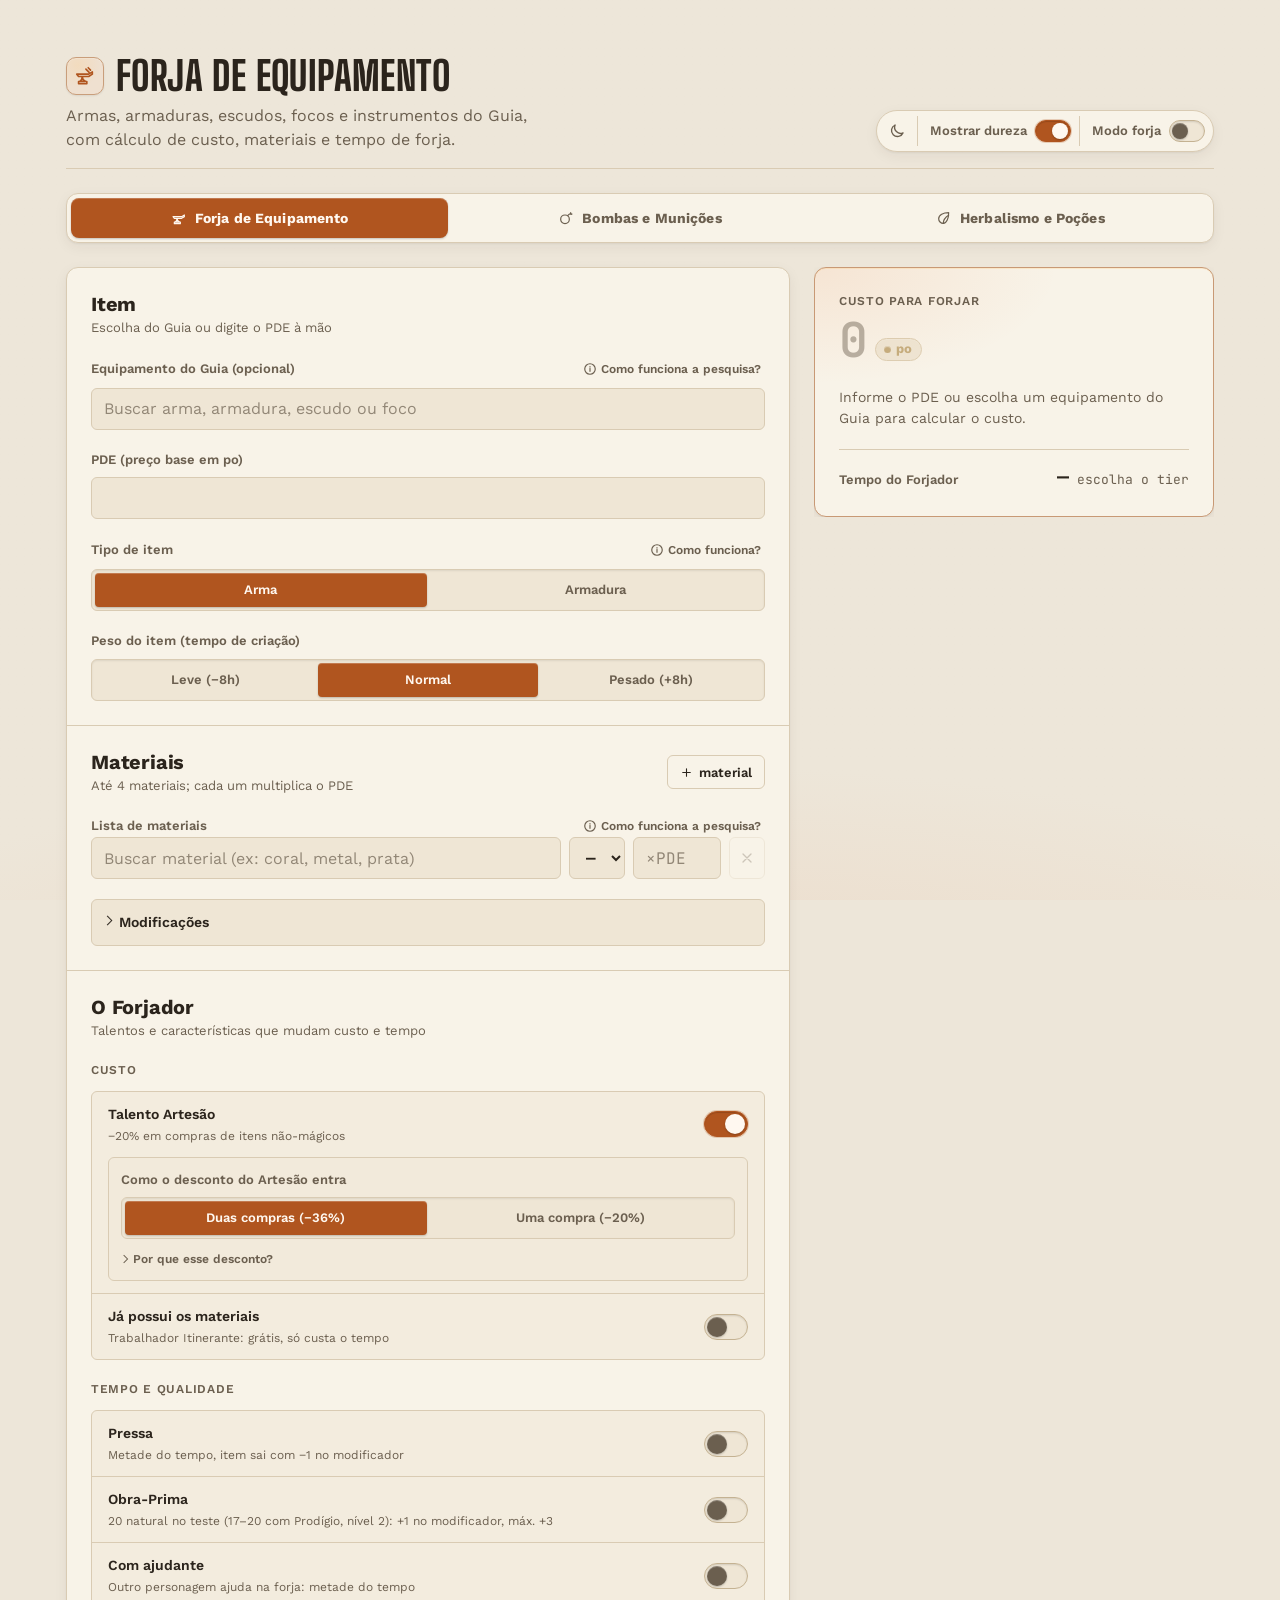
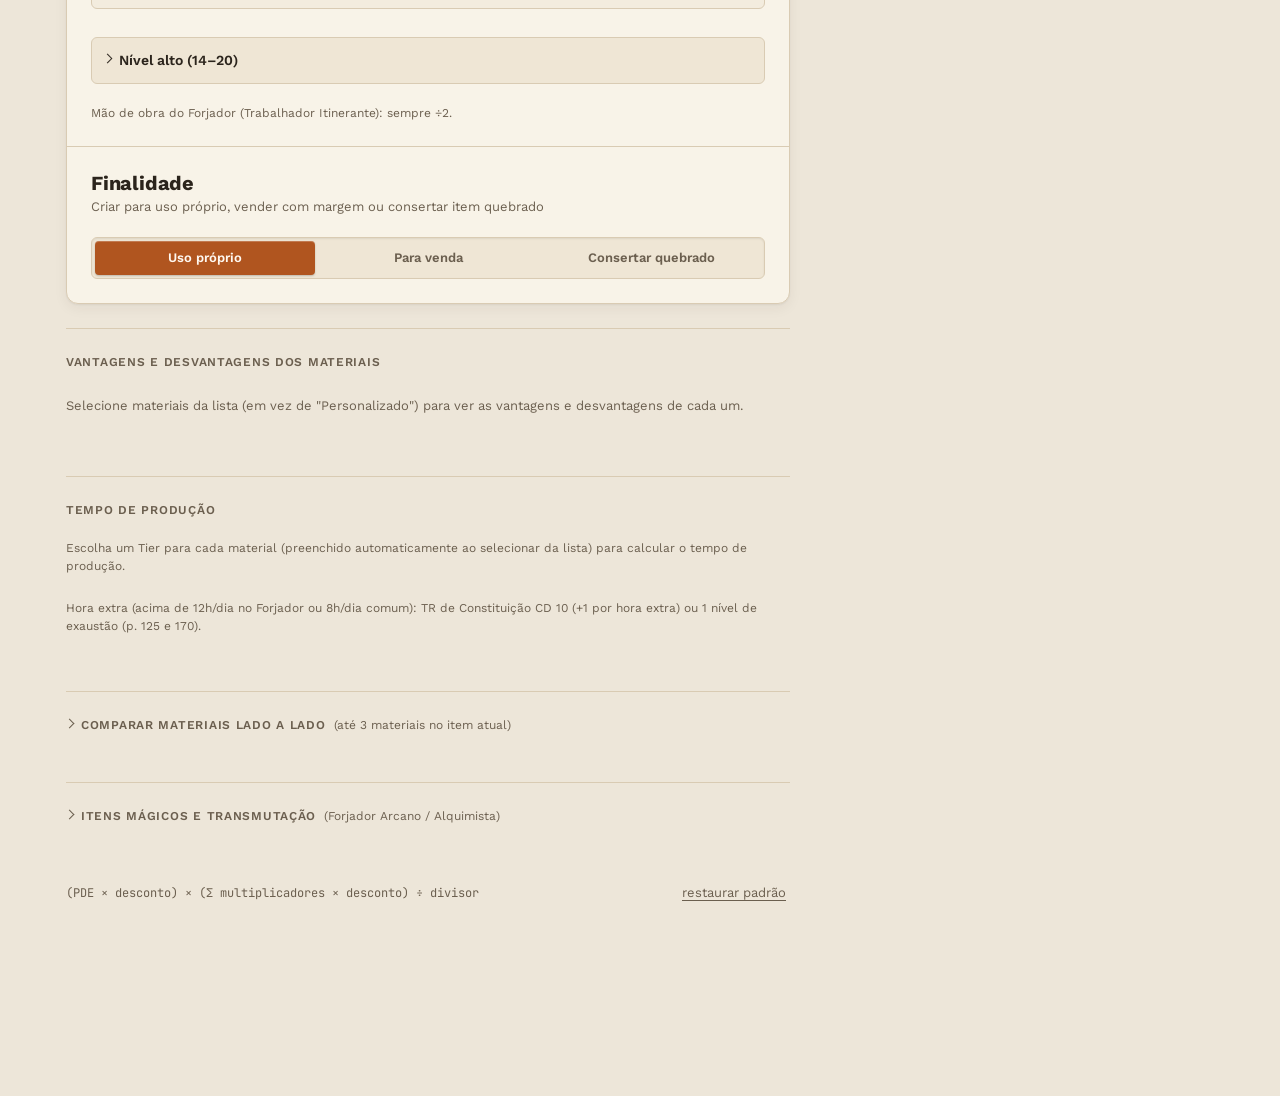
==== index.html @ 8547c8a0 "Melhora usabilidade, visual e correção de raio na aba Bombas e Munições" ====
<!doctype html>
<html lang="pt-BR">
<head>
<meta charset="UTF-8">
<script>
  // Aplica o tema e a oficina salvos antes de desenhar a página (evita piscar)
  try {
    var tema = localStorage.getItem('forjador-tema');
    if (tema === 'light' || tema === 'dark') document.documentElement.setAttribute('data-theme', tema);
    var ofi = localStorage.getItem('forjador-oficina');
    if (ofi === 'forja' || ofi === 'bombas' || ofi === 'herbalismo') document.documentElement.setAttribute('data-oficina', ofi);
  } catch (e) {}
</script>
<title>Calculadora do Forjador</title>
<meta name="viewport" content="width=device-width, initial-scale=1, viewport-fit=cover">
<meta name="theme-color" content="#b85c26">
<meta name="mobile-web-app-capable" content="yes">
<meta name="apple-mobile-web-app-capable" content="yes">
<meta name="apple-mobile-web-app-status-bar-style" content="black-translucent">
<meta name="apple-mobile-web-app-title" content="Forjador">
<link rel="manifest" href="[data-uri]">
<link rel="apple-touch-icon" href="[data-uri]">
<link rel="preconnect" href="https://fonts.googleapis.com">
<link rel="preconnect" href="https://fonts.gstatic.com" crossorigin>
<link href="https://fonts.googleapis.com/css2?family=Big+Shoulders+Display:wght@800&family=Work+Sans:wght@400;600;700&family=JetBrains+Mono:wght@400;600&display=swap" rel="stylesheet">
<style>
  :root {
    /* Cores do tema claro */
    --bg: #ede6d9;
    --surface: #f8f3e8;
    --surface-2: #efe6d5;
    --border: #d9cbb3;
    --border-strong: #c4b292;
    --text: #2b241c;
    --text-dim: #6b5f4f;
    --accent: #b0551f;
    --accent-ink: #fff8f0;
    --danger: #b3261e;
    --good: #4f7a45;
    --ember: #e2621b;
    --ember-hot: #ffc46b;
    --tier-d: #6e665d;
    --tier-c: #8a5826;
    --tier-b: #48667c;
    --tier-a: #7a5f06;
    --tier-s: #7a48b8;
    --coin-po: #8a5a00;
    --coin-pp: #546575;
    --coin-pc: #9e4720;
    --shadow: 0 1px 2px rgba(43,36,28,.06), 0 4px 14px rgba(43,36,28,.06);
    --shadow-lift: 0 8px 28px rgba(43,36,28,.18);

    /* Tipografia */
    --font-display: 'Big Shoulders Display', 'Oswald', 'Arial Narrow', sans-serif;
    --font-body: 'Work Sans', 'Segoe UI', system-ui, sans-serif;
    --font-mono: 'JetBrains Mono', 'Consolas', 'SFMono-Regular', monospace;
    --fs-xs: 12px;
    --fs-sm: 13px;
    --fs-md: 14px;
    --fs-lg: 16px;
    --fs-xl: 20px;
    --fs-2xl: 28px;
    --fs-3xl: 48px;

    /* Espaço (base 4) */
    --sp-1: 4px;
    --sp-2: 8px;
    --sp-3: 12px;
    --sp-4: 16px;
    --sp-5: 24px;
    --sp-6: 32px;

    /* Forma */
    --r-sm: 6px;
    --r-lg: 12px;
    --r-pill: 999px;
    --control-h: 42px;

    /* Movimento */
    --ease-out: cubic-bezier(0.23, 1, 0.32, 1);      /* entrar/sair, resposta a clique */
    --ease-in-out: cubic-bezier(0.77, 0, 0.175, 1);  /* movimento na tela */
    --ease-drawer: cubic-bezier(0.32, 0.72, 0, 1);   /* gaveta (barra de custo) */
    --t-press: 160ms;
    --t-fast: .15s;
    --t-med: .3s;
  }
  @media (prefers-color-scheme: dark) {
    :root:not([data-theme="light"]) {
      --bg: #1a1815;
      --surface: #24211c;
      --surface-2: #2c2822;
      --border: #3a342b;
      --border-strong: #514838;
      --text: #ece2d2;
      --text-dim: #a3947e;
      --accent: #e08a44;
      --accent-ink: #1a1512;
      --danger: #f2867b;
      --good: #8fbb83;
      --tier-d: #a39a90;
      --tier-c: #cf9a62;
      --tier-b: #8fb0c8;
      --tier-a: #e0bc4a;
      --tier-s: #b48be8;
      --coin-po: #e6b84c;
      --coin-pp: #a9b8c9;
      --coin-pc: #d87a4a;
      --shadow: 0 1px 2px rgba(0,0,0,.3), 0 6px 20px rgba(0,0,0,.28);
      --shadow-lift: 0 10px 32px rgba(0,0,0,.5);
    }
  }
  :root[data-theme="dark"] {
    --bg: #1a1815;
    --surface: #24211c;
    --surface-2: #2c2822;
    --border: #3a342b;
    --border-strong: #514838;
    --text: #ece2d2;
    --text-dim: #a3947e;
    --accent: #e08a44;
    --accent-ink: #1a1512;
    --danger: #f2867b;
    --good: #8fbb83;
    --tier-d: #a39a90;
    --tier-c: #cf9a62;
    --tier-b: #8fb0c8;
    --tier-a: #e0bc4a;
    --tier-s: #b48be8;
    --coin-po: #e6b84c;
    --coin-pp: #a9b8c9;
    --coin-pc: #d87a4a;
    --shadow: 0 1px 2px rgba(0,0,0,.3), 0 6px 20px rgba(0,0,0,.28);
    --shadow-lift: 0 10px 32px rgba(0,0,0,.5);
  }

  :root[data-oficina="bombas"] {
    --bg: #ebe7e5;
    --surface: #f7f4f2;
    --surface-2: #eee8e5;
    --border: #d8ceca;
    --border-strong: #bfaead;
    --text: #271f20;
    --text-dim: #695b5c;
    --accent: #a82c2c;
    --accent-ink: #fff6f5;
    --ember: #d93829;
    --ember-hot: #ffbe5c;
    --shadow: 0 1px 2px rgba(39,31,32,.07), 0 4px 14px rgba(39,31,32,.07);
    --shadow-lift: 0 8px 28px rgba(39,31,32,.2);
  }
  @media (prefers-color-scheme: dark) {
    :root[data-oficina="bombas"]:not([data-theme="light"]) {
      --bg: #171619;
      --surface: #211f24;
      --surface-2: #2a272e;
      --border: #3a353f;
      --border-strong: #524a58;
      --text: #ede4e6;
      --text-dim: #a3969b;
      --accent: #e05a52;
      --accent-ink: #1a1213;
      --ember: #e84838;
      --ember-hot: #ffd275;
    }
  }
  :root[data-oficina="bombas"][data-theme="dark"] {
    --bg: #171619;
    --surface: #211f24;
    --surface-2: #2a272e;
    --border: #3a353f;
    --border-strong: #524a58;
    --text: #ede4e6;
    --text-dim: #a3969b;
    --accent: #e05a52;
    --accent-ink: #1a1213;
    --ember: #e84838;
    --ember-hot: #ffd275;
  }

  :root[data-oficina="herbalismo"] {
    --bg: #e6ebe3;
    --surface: #f4f7f1;
    --surface-2: #e9efe5;
    --border: #cbd6c5;
    --border-strong: #aebfa5;
    --text: #1f2921;
    --text-dim: #546657;
    --accent: #2c6b44;
    --accent-ink: #f4fbf6;
    --good: #666814;
    --ember: #3c8c58;
    --ember-hot: #b8e89e;
    --shadow: 0 1px 2px rgba(22,36,26,.06), 0 4px 14px rgba(22,36,26,.07);
    --shadow-lift: 0 8px 28px rgba(22,36,26,.18);
  }
  @media (prefers-color-scheme: dark) {
    :root[data-oficina="herbalismo"]:not([data-theme="light"]) {
      --bg: #131915;
      --surface: #1b241e;
      --surface-2: #232f27;
      --border: #304035;
      --border-strong: #465d4d;
      --text: #e2ece4;
      --text-dim: #92a898;
      --accent: #68b884;
      --accent-ink: #0f1a13;
      --good: #c2cf68;
      --ember: #52a86e;
      --ember-hot: #c9f2a7;
    }
  }
  :root[data-oficina="herbalismo"][data-theme="dark"] {
    --bg: #131915;
    --surface: #1b241e;
    --surface-2: #232f27;
    --border: #304035;
    --border-strong: #465d4d;
    --text: #e2ece4;
    --text-dim: #92a898;
    --accent: #68b884;
    --accent-ink: #0f1a13;
    --good: #c2cf68;
    --ember: #52a86e;
    --ember-hot: #c9f2a7;
  }

  * { box-sizing: border-box; }
  [hidden] { display: none !important; }
  html { color-scheme: light dark; }
  body {
    margin: 0;
    background:
      radial-gradient(120% 50% at 50% 115%, color-mix(in srgb, var(--ember) 9%, var(--bg)) 0%, var(--bg) 60%) fixed,
      var(--bg);
    color: var(--text);
    font-family: var(--font-body);
    font-size: var(--fs-md);
    line-height: 1.5;
    -webkit-font-smoothing: antialiased;
    overflow-x: hidden;
  }
  :focus-visible { outline: 2px solid var(--accent); outline-offset: 2px; }

  /* Scrollbar e seleção */
  ::selection { background: color-mix(in srgb, var(--accent) 30%, transparent); color: var(--text); }
  input, select { caret-color: var(--accent); }
  html { scrollbar-color: var(--border-strong) var(--bg); }
  .mat-dropdown, .mods-list { scrollbar-width: thin; scrollbar-color: var(--border-strong) transparent; }

  /* Ícones SVG */
  .ico { width: 1em; height: 1em; flex-shrink: 0; fill: none; stroke: currentColor; stroke-width: 2; stroke-linecap: round; stroke-linejoin: round; }
  .sr-only {
    position: absolute;
    width: 1px;
    height: 1px;
    margin: -1px;
    padding: 0;
    overflow: hidden;
    clip: rect(0 0 0 0);
    white-space: nowrap;
    border: 0;
  }

  /* Transição circular de tema (View Transitions) */
  @property --wave-r { syntax: '<length>'; inherits: false; initial-value: 0px; }
  :root.theme-wave::view-transition-old(root) { animation: none; mix-blend-mode: normal; }
  :root.theme-wave::view-transition-new(root) {
    z-index: 2;
    mix-blend-mode: normal;
    --wave-r: 0px;
    -webkit-mask-image: var(--wave-mask);
    mask-image: var(--wave-mask);
    --wave-mask: radial-gradient(circle at var(--wave-x) var(--wave-y),
      #000 0,
      #000 max(0px, calc(var(--wave-r) - 420px)),
      rgba(0,0,0,.86) max(0px, calc(var(--wave-r) - 355px)),
      rgba(0,0,0,.96) max(0px, calc(var(--wave-r) - 295px)),
      rgba(0,0,0,.74) max(0px, calc(var(--wave-r) - 225px)),
      rgba(0,0,0,.86) max(0px, calc(var(--wave-r) - 165px)),
      rgba(0,0,0,.5) max(0px, calc(var(--wave-r) - 105px)),
      rgba(0,0,0,.58) max(0px, calc(var(--wave-r) - 60px)),
      transparent var(--wave-r));
    animation: theme-wave 3000ms cubic-bezier(.37, 0, .63, 1) forwards;
  }
  @keyframes theme-wave { from { --wave-r: 0px; } to { --wave-r: var(--wave-max); } }

  .page {
    position: relative;
    z-index: 1;
    max-width: 640px;
    margin: 0 auto;
    padding: clamp(24px, 5vw, 56px) 16px 96px;
    display: flex;
    flex-direction: column;
    gap: var(--sp-5);
  }

  .hero {
    position: relative;
    display: flex;
    flex-wrap: wrap;
    align-items: flex-end;
    justify-content: space-between;
    gap: var(--sp-4) var(--sp-5);
    padding-bottom: var(--sp-4);
    border-bottom: 1px solid var(--border);
  }
  .forja-on .hero {
    border-bottom-color: color-mix(in srgb, var(--ember) 45%, var(--border));
    box-shadow: 0 1px 0 color-mix(in srgb, var(--ember-hot) 15%, transparent);
  }
  .hero-text { display: flex; flex-direction: column; gap: var(--sp-2); min-width: 0; }
  .hero-title-row { display: flex; align-items: center; gap: var(--sp-3); }
  .hero-mark {
    width: 38px;
    height: 38px;
    flex-shrink: 0;
    display: grid;
    place-items: center;
    border-radius: 10px;
    color: var(--accent);
    background:
      radial-gradient(90% 90% at 30% 20%, color-mix(in srgb, var(--ember-hot) 18%, transparent), transparent 70%),
      color-mix(in srgb, var(--accent) 12%, var(--surface));
    border: 1px solid color-mix(in srgb, var(--accent) 38%, var(--border));
    box-shadow: inset 0 1px 0 rgba(255,255,255,.15), 0 1px 2px rgba(0,0,0,.08);
    transition: border-color var(--t-med), box-shadow var(--t-med), color var(--t-med);
  }
  .hero-mark svg { width: 22px; height: 22px; }
  .forja-on .hero-mark {
    color: var(--ember);
    border-color: color-mix(in srgb, var(--ember) 65%, var(--border));
    box-shadow: inset 0 1px 0 rgba(255,255,255,.22), 0 2px 8px rgba(0,0,0,.22);
  }

  /* Barra de exibição (dureza, modo forja) */
  .view-bar {
    display: flex;
    flex-wrap: wrap;
    align-items: center;
    gap: var(--sp-1);
    padding: var(--sp-1);
    background: var(--surface);
    border: 1px solid var(--border);
    border-radius: var(--r-pill);
    box-shadow: var(--shadow);
  }
  .view-switch {
    display: flex;
    align-items: center;
    gap: var(--sp-2);
    padding: var(--sp-1) var(--sp-1) var(--sp-1) var(--sp-3);
    font-size: var(--fs-sm);
    font-weight: 600;
    color: var(--text-dim);
    white-space: nowrap;
    cursor: pointer;
    transition: color var(--t-fast);
  }
  .view-switch + .view-switch { border-left: 1px solid var(--border); }

  /* Botão de tema */
  .theme-btn {
    width: 32px;
    height: 32px;
    display: grid;
    place-items: center;
    padding: 0;
    border: none;
    border-radius: 50%;
    background: transparent;
    color: var(--text-dim);
    cursor: pointer;
    transition: color var(--t-fast), background-color var(--t-fast), transform var(--t-press) var(--ease-out);
  }
  .theme-btn svg { grid-area: 1 / 1; transition: transform 250ms var(--ease-out), opacity 200ms var(--ease-out); }
  .theme-btn .i-sun { opacity: 0; transform: rotate(-90deg) scale(.9); }
  .theme-btn[data-current="dark"] .i-sun { opacity: 1; transform: none; }
  .theme-btn[data-current="dark"] .i-moon { opacity: 0; transform: rotate(90deg) scale(.9); }
  .theme-btn + .view-switch { border-left: 1px solid var(--border); }
  .view-switch .switch { width: 36px; height: 22px; }
  .view-switch .switch .knob { width: 16px; height: 16px; }
  .view-switch .switch[aria-checked="true"] .knob { transform: translateX(14px); }
  h1 {
    margin: 0;
    font-family: var(--font-display);
    font-weight: 800;
    font-size: clamp(var(--fs-2xl), 6vw, 40px);
    letter-spacing: .01em;
    line-height: 1;
    text-transform: uppercase;
    text-wrap: balance;
  }
  .sub { margin: 0; color: var(--text-dim); font-size: var(--fs-lg); max-width: 48ch; }

  .panel, .result, .compare, .vantagens, .production, .magicos, .lista {
    background: var(--surface);
    border: 1px solid var(--border);
    border-radius: var(--r-lg);
    box-shadow: var(--shadow);
  }
  .panel { display: flex; flex-direction: column; }

  /* Seções numeradas do formulário */
  .form-section {
    padding: var(--sp-5);
    display: flex;
    flex-direction: column;
    gap: 20px;
  }
  .form-section + .form-section { border-top: 1px solid var(--border); }
  .section-head { display: flex; align-items: flex-start; gap: var(--sp-3); }
  .section-head > div { flex: 1; min-width: 0; }
  .section-head h2 {
    margin: 0;
    font-weight: 700;
    font-size: var(--fs-xl);
    letter-spacing: -0.01em;
    line-height: 1.2;
  }
  .section-head p { margin: 2px 0 0; font-size: var(--fs-sm); color: var(--text-dim); }
  .section-action { align-self: center; flex-shrink: 0; }

  /* Lista de ajustes (interruptores agrupados) */
  .settings-list {
    border: 1px solid var(--border);
    border-radius: var(--r-sm);
    background: color-mix(in srgb, var(--surface-2) 50%, transparent);
  }
  .setting { padding: var(--sp-3) var(--sp-4); }
  .setting + .setting { border-top: 1px solid var(--border); }
  .setting-sub {
    margin-top: var(--sp-3);
    padding: var(--sp-3);
    border-radius: var(--r-sm);
    background: color-mix(in srgb, var(--surface-2) 70%, var(--surface));
    border: 1px solid var(--border);
  }
  .compare, .vantagens, .production { padding: var(--sp-5); display: flex; flex-direction: column; gap: var(--sp-1); }

  /* Rótulo de seção */
  .result-label, .compare-title, .production-title, .vantagens-title, .magicos-summary {
    margin: 0;
    font-size: var(--fs-xs);
    font-weight: 600;
    letter-spacing: .06em;
    text-transform: uppercase;
    color: var(--text-dim);
  }
  .compare-title, .production-title, .vantagens-title { margin-bottom: var(--sp-2); }

  /* Texto de apoio */
  .mao-obra-note, .production-note, .magicos-note, .equip-info, .mat-cap-note {
    margin: 0;
    font-size: var(--fs-xs);
    color: var(--text-dim);
    line-height: 1.5;
  }
  .production-note { margin: var(--sp-2) 0; }

  .field-group { display: flex; flex-direction: column; gap: var(--sp-2); }
  label, .label {
    font-size: var(--fs-sm);
    font-weight: 600;
    color: var(--text-dim);
  }
  input[type="number"], input[type="text"], select, .mat-search {
    height: var(--control-h);
    font-family: var(--font-body);
    font-size: var(--fs-lg); /* 16px: evita zoom no iOS */
    background: var(--surface-2);
    border: 1px solid var(--border);
    border-radius: var(--r-sm);
    color: var(--text);
    padding: 0 var(--sp-3);
    width: 100%;
    transition: border-color var(--t-fast), background-color var(--t-fast);
  }
  input[type="number"] { font-family: var(--font-mono); font-variant-numeric: tabular-nums; }
  input:focus-visible, select:focus-visible { outline: 2px solid var(--accent); outline-offset: 0; border-color: transparent; }
  input[aria-invalid="true"] { border-color: var(--danger); }
  input[aria-invalid="true"]:focus-visible { outline-color: var(--danger); }
  .label-row { display: flex; flex-wrap: wrap; align-items: center; justify-content: space-between; gap: 4px var(--sp-2); }
  .btn-info {
    display: inline-flex; align-items: center; gap: 4px;
    padding: 2px var(--sp-1); border: none; border-radius: 4px; background: none;
    font: inherit; font-size: var(--fs-xs); font-weight: 600; color: var(--text-dim); cursor: pointer;
    transition: color var(--t-fast), transform var(--t-press) var(--ease-out);
  }
  .btn-info[aria-expanded="true"] { color: var(--accent); }
  .btn-info:active { transform: scale(0.97); }
  .btn-info .ico { font-size: 14px; }
  .tipo-info {
    padding: var(--sp-3) var(--sp-4); border: 1px solid var(--border); border-radius: var(--r-sm);
    background: var(--surface-2); font-size: var(--fs-sm); line-height: 1.5;
    animation: drop 150ms var(--ease-out);
  }
  .tipo-info h3 { margin: 0 0 var(--sp-2); font-size: var(--fs-md); }
  .tipo-info ul { margin: 0; padding-left: 1.1em; display: flex; flex-direction: column; gap: 4px; }
  .tipo-info li::marker { color: var(--accent); }
  .tipo-info .src { margin: var(--sp-2) 0 0; font-size: var(--fs-xs); color: var(--text-dim); }
  .field-hint { margin: 0; font-size: var(--fs-xs); color: var(--text-dim); font-family: var(--font-mono); }
  .field-error { margin: 0; font-size: var(--fs-xs); font-weight: 600; color: var(--danger); }
  input::placeholder { color: var(--text-dim); opacity: .7; }
  input:disabled, select:disabled { opacity: .5; cursor: not-allowed; }

  .btn-ghost {
    display: inline-flex;
    align-items: center;
    justify-content: center;
    gap: 6px;
    height: 34px;
    background: none;
    border: 1px solid var(--border);
    color: var(--text);
    font-family: var(--font-body);
    font-weight: 600;
    font-size: var(--fs-sm);
    padding: 0 var(--sp-3);
    border-radius: var(--r-sm);
    cursor: pointer;
    transition: border-color var(--t-fast), background-color var(--t-fast), transform var(--t-press) var(--ease-out);
  }
  .btn-ghost:disabled { opacity: .4; cursor: not-allowed; }

  .btn-remove {
    display: grid;
    place-items: center;
    padding: 0;
    width: 36px;
    height: var(--control-h);
    background: none;
    border: 1px solid var(--border);
    color: var(--text-dim);
    border-radius: var(--r-sm);
    cursor: pointer;
    font-size: var(--fs-lg);
    line-height: 1;
    transition: color var(--t-fast), border-color var(--t-fast), transform var(--t-press) var(--ease-out);
  }
  .btn-remove:disabled { opacity: .3; cursor: not-allowed; }

  .btn-reset {
    background: none;
    border: none;
    color: var(--text-dim);
    font-family: var(--font-body);
    font-size: var(--fs-sm);
    text-decoration: underline;
    text-underline-offset: 3px;
    cursor: pointer;
    padding: var(--sp-1);
    transition: color var(--t-fast), transform var(--t-press) var(--ease-out);
  }

  /* Controle segmentado */
  .segmented {
    position: relative;
    display: grid;
    grid-template-columns: 1fr 1fr;
    background: var(--surface-2);
    border: 1px solid var(--border);
    border-radius: var(--r-sm);
    padding: 3px;
    gap: 3px;
    box-shadow: inset 0 1px 2px rgba(0,0,0,.08);
  }
  .segmented.seg-3 { grid-template-columns: repeat(3, 1fr); }
  .segmented.seg-4 { grid-template-columns: repeat(4, 1fr); }
  .seg-pill {
    position: absolute;
    top: 0;
    left: 0;
    border-radius: 4px;
    background: var(--accent);
    box-shadow: 0 1px 2px rgba(0,0,0,.2), inset 0 1px 0 rgba(255,255,255,.22);
    pointer-events: none;
    z-index: 0;
    will-change: transform;
    transition: transform 220ms var(--ease-out), width 220ms var(--ease-out), height 220ms var(--ease-out);
  }
  .seg-pill.no-anim { transition: none !important; }
  .seg-btn {
    position: relative;
    z-index: 1;
    min-height: 34px;
    display: flex;
    align-items: center;
    justify-content: center;
    text-align: center;
    line-height: 1.2;
    font-family: var(--font-body);
    font-weight: 600;
    font-size: var(--fs-sm);
    padding: var(--sp-2);
    border: none;
    border-radius: 4px;
    background: transparent;
    color: var(--text-dim);
    cursor: pointer;
    transition: background-color var(--t-fast), color var(--t-fast), box-shadow var(--t-fast), transform var(--t-press) var(--ease-out);
  }
  .seg-btn.active {
    background: var(--accent);
    color: var(--accent-ink);
    box-shadow: 0 1px 2px rgba(0,0,0,.2), inset 0 1px 0 rgba(255,255,255,.22);
  }
  .segmented.has-pill .seg-btn.active {
    background: transparent;
    box-shadow: none;
  }
  .seg-btn:active, .btn-ghost:active:not(:disabled), .btn-remove:active:not(:disabled),
  .theme-btn:active, .toast-btn:active, .btn-reset:active, .switch:active { transform: scale(0.97); }

  /* Interruptor */
  .toggle-row {
    display: flex;
    align-items: center;
    justify-content: space-between;
    gap: var(--sp-4);
  }
  .toggle-label { display: flex; flex-direction: column; gap: 2px; min-width: 0; }
  .toggle-label .t-name { font-weight: 600; font-size: var(--fs-md); }
  .toggle-label .t-sub { font-size: var(--fs-xs); color: var(--text-dim); }
  .switch {
    position: relative;
    width: 44px;
    height: 26px;
    flex-shrink: 0;
    border-radius: var(--r-pill);
    background: var(--surface-2);
    border: 1px solid var(--border-strong);
    box-shadow: inset 0 1px 2px rgba(0,0,0,.12);
    cursor: pointer;
    padding: 0;
    transition: background-color var(--t-fast), border-color var(--t-fast), box-shadow var(--t-fast), transform var(--t-press) var(--ease-out);
  }
  .switch .knob {
    position: absolute;
    top: 2px;
    left: 2px;
    width: 20px;
    height: 20px;
    border-radius: 50%;
    background: var(--text-dim);
    box-shadow: 0 1px 2px rgba(0,0,0,.24), inset 0 1px 0 rgba(255,255,255,.22);
    transition: transform var(--t-fast) var(--ease-out), background-color var(--t-fast);
  }
  .switch[aria-checked="true"] {
    background: var(--accent);
    border-color: var(--accent);
    box-shadow: inset 0 1px 1px rgba(0,0,0,.15), 0 0 0 1px color-mix(in srgb, var(--accent) 25%, transparent);
  }
  .switch[aria-checked="true"] .knob { transform: translateX(18px); background: var(--accent-ink); }

  #material-rows { display: flex; flex-direction: column; gap: var(--sp-2); }
  .material-row {
    display: flex;
    flex-direction: column;
    gap: var(--sp-2);
  }
  .material-row[data-tier="D"], .mat-group-label[data-tier="D"], .tier-badge[data-tier="D"] { --tier-color: var(--tier-d); }
  .material-row[data-tier="C"], .mat-group-label[data-tier="C"], .tier-badge[data-tier="C"] { --tier-color: var(--tier-c); }
  .material-row[data-tier="B"], .mat-group-label[data-tier="B"], .tier-badge[data-tier="B"] { --tier-color: var(--tier-b); }
  .material-row[data-tier="A"], .mat-group-label[data-tier="A"], .tier-badge[data-tier="A"] { --tier-color: var(--tier-a); }
  .material-row[data-tier="S"], .mat-group-label[data-tier="S"], .tier-badge[data-tier="S"] { --tier-color: var(--tier-s); }
  .material-row.is-new { animation: slide-in 220ms var(--ease-out); }

  .tier-badge {
    display: inline-flex;
    align-items: center;
    padding: 1px 8px;
    border-radius: var(--r-pill);
    font-family: var(--font-mono);
    font-size: 11px;
    font-weight: 700;
    letter-spacing: .03em;
    color: var(--tier-color, var(--text-dim));
    background: color-mix(in srgb, var(--tier-color, var(--text-dim)) 14%, transparent);
    border: 1px solid color-mix(in srgb, var(--tier-color, var(--text-dim)) 38%, transparent);
  }

  .mat-row-top {
    display: grid;
    grid-template-columns: 1fr 56px 88px 36px;
    gap: var(--sp-2);
    align-items: center;
  }
  .mat-combo { position: relative; min-width: 0; }
  .mat-combo .mat-search { padding-right: 36px; }
  .mat-clear-btn {
    position: absolute;
    top: 50%;
    right: 4px;
    transform: translateY(-50%);
    width: 28px;
    height: 28px;
    padding: 0;
    border: 0;
    border-radius: 50%;
    background: transparent;
    color: var(--text-dim);
    display: inline-flex;
    align-items: center;
    justify-content: center;
    cursor: pointer;
    transition: color var(--t-fast), background-color var(--t-fast), transform var(--t-press) var(--ease-out);
  }
  .mat-clear-btn:active { transform: translateY(-50%) scale(0.92); }
  .mat-clear-btn[hidden] { display: none; }
  .mat-clear-btn .ico { width: 14px; height: 14px; }
  .mods-warn {
    margin-top: var(--sp-2);
    padding: 8px 11px;
    border-radius: var(--r-sm);
    border: 1px solid color-mix(in srgb, var(--accent) 45%, var(--border));
    background: color-mix(in srgb, var(--accent) 9%, var(--surface-2));
    color: var(--ink);
    font-size: 12.5px;
    line-height: 1.45;
  }
  .mods-warn ul { margin: 4px 0 0; padding-left: 18px; }
  .mods-warn .mw-head { display: flex; align-items: center; gap: 6px; font-weight: 600; color: var(--accent); }
  .mods-toggle-all { margin-top: var(--sp-2); width: 100%; justify-content: center; font-size: 12.5px; }
  .chip-lucro { border-color: color-mix(in srgb, var(--accent) 55%, var(--border)); background: color-mix(in srgb, var(--accent) 12%, var(--surface-2)); }
  .chip-lucro .pc-v { color: var(--accent); }
  .li-open-btn { padding: 2px 9px; font-size: 11.5px; min-height: 24px; margin-left: 6px; }
  .tipo-info code.search-ex { cursor: pointer; transition: background-color var(--t-fast), border-color var(--t-fast), color var(--t-fast); }
  .tipo-info code.search-ex:hover { border-color: var(--accent); color: var(--accent); }
  .material-row[data-tier] .mat-search {
    border-left: 3px solid var(--tier-color);
  }
  .tier-select {
    font-family: var(--font-mono);
    font-weight: 700;
    text-align: center;
    padding: 0 var(--sp-1);
  }
  .material-row[data-tier] .tier-select {
    color: var(--tier-color);
    background: color-mix(in srgb, var(--tier-color) 11%, var(--surface-2));
    border-color: color-mix(in srgb, var(--tier-color) 55%, var(--border));
  }
  .material-row[data-tier] .tier-select:disabled { opacity: .88; }

  .mat-dropdown {
    position: absolute;
    top: calc(100% + var(--sp-1));
    left: 0;
    right: 0;
    z-index: 30;
    transform-origin: top center;
    max-height: 280px;
    overflow-y: auto;
    background: var(--surface);
    border: 1px solid var(--border);
    border-radius: var(--r-sm);
    box-shadow: var(--shadow-lift);
    padding: var(--sp-1);
    animation: drop 150ms var(--ease-out);
  }
  .mat-group-label {
    font-family: var(--font-mono);
    font-size: var(--fs-xs);
    letter-spacing: .04em;
    text-transform: uppercase;
    color: var(--text-dim);
    padding: var(--sp-2) var(--sp-2) var(--sp-1);
  }
  .mat-group-label[data-tier] { color: var(--tier-color); }
  .mat-option {
    display: flex;
    justify-content: space-between;
    align-items: center;
    gap: var(--sp-3);
    padding: var(--sp-2);
    border-radius: 4px;
    cursor: pointer;
    font-size: var(--fs-md);
  }
  .mat-option.active { background: var(--surface-2); }
  .mat-option .mo-mult {
    font-family: var(--font-mono);
    font-variant-numeric: tabular-nums;
    font-size: var(--fs-xs);
    color: var(--text-dim);
    flex-shrink: 0;
  }
  .mat-option-empty {
    padding: var(--sp-2);
    font-size: var(--fs-sm);
    color: var(--text-dim);
    
  }
  .mat-cap-note { margin-top: var(--sp-2); }

  .juncao {
    margin-top: var(--sp-3);
    font-size: var(--fs-sm);
    padding: var(--sp-2) var(--sp-3);
    border-radius: var(--r-sm);
    background: var(--surface-2);
    border: 1px solid var(--border);
    display: flex;
    flex-direction: column;
    gap: var(--sp-1);
  }
  .juncao strong { color: var(--text); }
  .juncao .jw { color: var(--accent); display: flex; align-items: flex-start; gap: 6px; }
  .juncao .jw .ico { margin-top: 3px; }

  /* Modificações */
  .mods {
    border: 1px solid var(--border);
    border-radius: var(--r-sm);
    background: var(--surface-2);
    transition: border-color var(--t-fast), box-shadow var(--t-fast);
  }
  .mods[open] {
    border-color: var(--border-strong);
    box-shadow: 0 2px 10px rgba(0,0,0,.06);
  }
  .mods-summary {
    cursor: pointer;
    padding: var(--sp-3);
    font-weight: 600;
    font-size: var(--fs-md);
    list-style: none;
    display: flex;
    gap: var(--sp-2);
    align-items: baseline;
  }
  .mods-body { padding: 0 var(--sp-3) var(--sp-3); display: flex; flex-direction: column; gap: var(--sp-3); }
  .mods-total { font-family: var(--font-mono); font-size: var(--fs-sm); color: var(--accent); font-weight: 500; }
  .mods-list { display: flex; flex-direction: column; max-height: 340px; overflow-y: auto; }
  .mod-item {
    display: grid;
    grid-template-columns: auto 1fr auto;
    gap: 2px var(--sp-3);
    align-items: start;
    padding: var(--sp-2) var(--sp-1);
    border-bottom: 1px solid var(--border);
    border-radius: 4px;
    font-size: var(--fs-sm);
    cursor: pointer;
    transition: background-color var(--t-fast);
  }
  .mod-item input { margin-top: 3px; accent-color: var(--accent); }
  .mod-name { font-weight: 600; }
  .mod-cost { font-family: var(--font-mono); font-size: var(--fs-xs); color: var(--text-dim); white-space: nowrap; }
  .mod-desc { grid-column: 2 / 4; font-size: var(--fs-xs); color: var(--text-dim); line-height: 1.4; }

  /* Setas dos <details> */
  .mods-summary, .magicos-summary, .explain > summary {
    border-radius: var(--r-sm);
    transition: color var(--t-fast), transform var(--t-press) var(--ease-out);
  }
  .mods-summary:active, .magicos-summary:active, .explain > summary:active { transform: scale(0.985); }
  .mods-summary::-webkit-details-marker, .magicos-summary::-webkit-details-marker { display: none; }
  .mods-summary::before, .magicos-summary::before {
    content: '';
    flex-shrink: 0;
    width: 6px;
    height: 6px;
    border-right: 1.5px solid currentColor;
    border-bottom: 1.5px solid currentColor;
    transform: translateY(-2px) rotate(-45deg);
    transition: transform 200ms var(--ease-out);
    align-self: center;
  }
  .mods[open] .mods-summary::before, .magicos[open] .magicos-summary::before { transform: translateY(-3px) rotate(45deg); }

  .mode { display: flex; flex-direction: column; gap: var(--sp-3); }
  #lucro-wrap { max-width: 200px; }

  .panel {
    box-shadow: inset 0 1px 0 rgba(255,255,255,.06), var(--shadow);
  }
  .result {
    position: relative;
    padding: var(--sp-5);
    display: flex;
    flex-direction: column;
    gap: var(--sp-3);
    border-color: color-mix(in srgb, var(--accent) 42%, var(--border));
    box-shadow: inset 0 1px 0 color-mix(in srgb, var(--ember-hot) 24%, transparent), var(--shadow);
    background:
      radial-gradient(85% 65% at 0% 0%, color-mix(in srgb, var(--ember) 10%, transparent), transparent 72%),
      var(--surface);
  }
  .result-value {
    margin: 0;
    display: flex;
    align-items: baseline;
    gap: var(--sp-2);
    font-family: var(--font-mono);
    font-variant-numeric: tabular-nums;
    font-weight: 600;
    font-size: clamp(40px, 10vw, var(--fs-3xl));
    line-height: 1.1;
    color: var(--accent);
  }
  .result-value { flex-wrap: wrap; column-gap: var(--sp-3); row-gap: var(--sp-1); }
  .result-value .coin { display: inline-flex; align-items: baseline; gap: 7px; }
  .result-value .coin[data-coin="po"] { --coin-c: var(--coin-po); }
  .result-value .coin[data-coin="pp"] { --coin-c: var(--coin-pp); }
  .result-value .coin[data-coin="pc"] { --coin-c: var(--coin-pc); }
  .result-value .coin-sm .coin-n { font-size: var(--fs-2xl); color: var(--coin-c, var(--text)); }
  .result-value .unit {
    display: inline-flex;
    align-items: center;
    gap: 5px;
    padding: 2px 8px;
    border-radius: var(--r-pill);
    font-family: var(--font-body);
    font-weight: 700;
    font-size: var(--fs-sm);
    letter-spacing: .02em;
    line-height: 1.3;
    color: var(--coin-c, var(--text-dim));
    background: color-mix(in srgb, var(--coin-c, var(--accent)) 13%, var(--surface-2));
    border: 1px solid color-mix(in srgb, var(--coin-c, var(--accent)) 36%, var(--border));
    box-shadow: inset 0 1px 0 rgba(255,255,255,.16);
    transform: translateY(-4px);
  }
  .result-value .coin-sm .unit { transform: translateY(-2px); }
  .result-value .unit::before {
    content: '';
    width: 7px;
    height: 7px;
    border-radius: 50%;
    background: var(--coin-c, var(--accent));
    box-shadow: inset 0 1px 1px rgba(255,255,255,.55);
  }
  .result-props { display: flex; flex-wrap: wrap; gap: var(--sp-2); }
  .prop-chip {
    position: relative;
    overflow: hidden;
    display: flex;
    align-items: center;
    gap: 6px;
    background: var(--surface-2);
    border: 1px solid var(--border);
    border-radius: var(--r-pill);
    padding: var(--sp-1) var(--sp-3);
    font-size: var(--fs-sm);
  }
  .prop-chip .p-k { color: var(--text-dim); font-weight: 600; }
  .prop-chip .p-v { font-family: var(--font-mono); font-variant-numeric: tabular-nums; font-weight: 600; }
  .prop-chip.chip-obra {
    border-color: color-mix(in srgb, var(--tier-a) 60%, var(--border));
    background: color-mix(in srgb, var(--tier-a) 10%, var(--surface-2));
  }
  .prop-chip.chip-obra .p-v { color: var(--tier-a); }
  .prop-chip.chip-excalibur {
    border-color: color-mix(in srgb, var(--tier-s) 60%, var(--border));
    background: color-mix(in srgb, var(--tier-s) 12%, var(--surface-2));
  }
  .prop-chip.chip-excalibur .p-v { color: var(--tier-s); }
  .prop-chip.chip-obra::after, .prop-chip.chip-excalibur::after {
    content: '';
    position: absolute;
    inset: 0;
    pointer-events: none;
    background: linear-gradient(110deg, transparent 30%, color-mix(in srgb, var(--ember-hot) 55%, transparent) 50%, transparent 70%);
    transform: translateX(-120%);
    animation: shine 1.2s ease-out .2s 1 both;
  }
  .prop-chip.chip-excalibur::after {
    background: linear-gradient(110deg, transparent 30%, color-mix(in srgb, var(--tier-s) 45%, rgba(255,255,255,.45)) 50%, transparent 70%);
  }
  .prop-chip.is-entering {
    animation: chip-in 200ms var(--ease-out) both;
  }
  .prop-chip.is-entering:nth-child(2) { animation-delay: 40ms; }
  .prop-chip.is-entering:nth-child(3) { animation-delay: 75ms; }

  .kpi-main { display: flex; flex-direction: column; gap: var(--sp-1); }

  /* Conta incompleta */
  .result-empty {
    margin: 0;
    padding: var(--sp-2) 0;
    font-size: var(--fs-md);
    color: var(--text-dim);
  }
  .result.is-empty .result-value { color: var(--text-dim); opacity: .45; }
  .result.is-empty .receipt, .result.is-empty .result-props, .result.is-empty .result-actions, .result.is-empty .result-help-row, .result.is-empty #share-info { display: none; }

  /* Ações do resultado */
  .result-actions { display: flex; flex-wrap: wrap; gap: var(--sp-2); }
  .result-actions .btn-ghost { flex: 1 1 auto; }
  .result-help-row { display: flex; justify-content: flex-end; margin-top: -6px; }
  .btn-strong {
    background: var(--accent);
    border-color: var(--accent);
    color: #fff;
    font-weight: 600;
  }
  .btn-strong .ico { stroke: currentColor; }
  .btn-ghost.is-morphing {
    filter: blur(1.8px);
    opacity: .72;
  }
  .btn-ghost {
    transition: border-color var(--t-fast), background-color var(--t-fast), color var(--t-fast), filter 130ms ease, opacity 130ms ease, transform var(--t-press) var(--ease-out);
  }
  .btn-ghost.is-confirmed {
    border-color: color-mix(in srgb, var(--good) 55%, var(--border));
    color: var(--good);
  }

  /* Lista da sessão */
  .lista { padding: var(--sp-5); display: flex; flex-direction: column; gap: var(--sp-3); }
  .lista-head { display: flex; align-items: center; justify-content: space-between; flex-wrap: wrap; gap: var(--sp-2) var(--sp-3); }
  .lista-title-wrap { display: flex; align-items: center; flex-wrap: wrap; gap: var(--sp-2); }
  .lista-title {
    margin: 0;
    font-size: var(--fs-xs);
    font-weight: 600;
    letter-spacing: .06em;
    text-transform: uppercase;
    color: var(--text-dim);
  }
  .lista-actions { display: flex; align-items: center; gap: var(--sp-3); }
  .lista-items { list-style: none; margin: 0; padding: 0; display: flex; flex-direction: column; }
  .lista-item {
    display: grid;
    grid-template-columns: 28px minmax(0, 1fr) auto 36px;
    align-items: center;
    gap: var(--sp-2) var(--sp-3);
    padding: var(--sp-3) 0;
    border-top: 1px solid var(--border);
    animation: slide-in 220ms var(--ease-out);
  }
  .lista-item:first-child { border-top: none; padding-top: 0; }
  .li-check {
    width: 24px;
    height: 24px;
    padding: 0;
    display: grid;
    place-items: center;
    border-radius: 6px;
    border: 1.5px solid var(--border-strong);
    background: var(--surface-2);
    color: transparent;
    cursor: pointer;
    transition: background-color var(--t-fast), border-color var(--t-fast), color var(--t-fast), transform var(--t-press) var(--ease-out);
  }
  .li-check:active { transform: scale(.92); }
  .li-check[aria-pressed="true"] {
    background: var(--good);
    border-color: var(--good);
    color: var(--accent-ink);
  }
  .lista-item.is-done .li-nome { text-decoration: line-through; opacity: .55; }
  .lista-item.is-done .li-sub, .lista-item.is-done .li-valor, .lista-item.is-done .li-horas { opacity: .55; }
  .li-info { display: flex; flex-direction: column; gap: 3px; min-width: 0; }
  .li-nome { font-weight: 600; font-size: var(--fs-md); overflow-wrap: anywhere; }
  .li-sub { font-size: var(--fs-xs); color: var(--text-dim); }
  .li-qty {
    display: inline-flex;
    align-items: center;
    gap: 2px;
    margin-top: 2px;
    width: fit-content;
    border: 1px solid var(--border);
    border-radius: var(--r-pill);
    background: var(--surface-2);
    padding: 1px;
  }
  .li-qty-btn {
    width: 24px;
    height: 24px;
    display: grid;
    place-items: center;
    border: none;
    border-radius: 50%;
    background: transparent;
    color: var(--text-dim);
    font-family: var(--font-mono);
    font-size: 14px;
    font-weight: 600;
    cursor: pointer;
    transition: color var(--t-fast), background-color var(--t-fast), transform var(--t-press) var(--ease-out);
  }
  .li-qty-btn:disabled { opacity: .35; cursor: not-allowed; }
  .li-qty-btn:active:not(:disabled) { transform: scale(.92); }
  .li-qty-val {
    min-width: 26px;
    text-align: center;
    font-family: var(--font-mono);
    font-variant-numeric: tabular-nums;
    font-size: var(--fs-xs);
    font-weight: 600;
    color: var(--text);
  }
  .li-nums { display: flex; flex-direction: column; align-items: flex-end; gap: 2px; }
  .li-valor { font-family: var(--font-mono); font-variant-numeric: tabular-nums; font-weight: 600; white-space: nowrap; }
  .li-horas { font-family: var(--font-mono); font-size: var(--fs-xs); color: var(--text-dim); white-space: nowrap; }
  .lista-item .btn-remove { height: 36px; }
  .lista-total {
    display: grid;
    grid-template-columns: minmax(0, 1fr) auto;
    gap: 2px var(--sp-3);
    align-items: baseline;
    padding-top: var(--sp-3);
    border-top: 3px double var(--border-strong);
  }
  .lt-label { font-weight: 700; }
  .lt-valor { font-family: var(--font-mono); font-variant-numeric: tabular-nums; font-weight: 600; font-size: var(--fs-lg); color: var(--accent); }
  .lt-horas { grid-column: 1 / -1; font-family: var(--font-mono); font-size: var(--fs-xs); color: var(--text-dim); }
  .lt-pend { grid-column: 1 / -1; font-family: var(--font-mono); font-size: var(--fs-xs); color: var(--good); font-weight: 600; }

  /* Comparador de materiais lado a lado */
  .cm-inputs {
    display: grid;
    grid-template-columns: repeat(3, minmax(0, 1fr));
    gap: var(--sp-2);
  }
  .cm-grid {
    display: grid;
    grid-template-columns: repeat(auto-fit, minmax(160px, 1fr));
    gap: var(--sp-3);
  }
  .cm-card {
    display: flex;
    flex-direction: column;
    gap: 6px;
    padding: var(--sp-3);
    border-radius: var(--r-sm);
    background: var(--surface-2);
    border: 1px solid var(--border);
  }
  .cm-card.cm-best {
    border-color: color-mix(in srgb, var(--good) 55%, var(--border));
    background: color-mix(in srgb, var(--good) 6%, var(--surface-2));
  }
  .cm-head { display: flex; align-items: center; justify-content: space-between; gap: 6px; }
  .cm-name { font-weight: 700; font-size: var(--fs-sm); overflow-wrap: anywhere; }
  .cm-price { font-family: var(--font-mono); font-variant-numeric: tabular-nums; font-weight: 700; font-size: var(--fs-lg); color: var(--accent); }
  .cm-stat { display: flex; justify-content: space-between; gap: 8px; font-size: var(--fs-xs); color: var(--text-dim); padding-top: 4px; border-top: 1px dashed var(--border); }
  .cm-stat strong { font-family: var(--font-mono); font-variant-numeric: tabular-nums; color: var(--text); }
  .cm-badge {
    align-self: flex-start;
    padding: 1px 7px;
    border-radius: var(--r-pill);
    font-family: var(--font-mono);
    font-size: 11px;
    font-weight: 600;
    color: var(--good);
    background: color-mix(in srgb, var(--good) 14%, transparent);
    border: 1px solid color-mix(in srgb, var(--good) 35%, transparent);
  }
  .cm-use-btn {
    margin-top: auto;
    padding: 6px 10px;
    min-height: 32px;
    width: 100%;
    justify-content: center;
    font-size: var(--fs-xs);
    font-weight: 600;
  }
  .equip-info {
    display: flex;
    flex-wrap: wrap;
    gap: 6px;
    margin-top: 6px;
  }
  .equip-info[hidden] { display: none; }
  .eq-chip {
    display: inline-flex;
    align-items: center;
    padding: 2px 8px;
    border-radius: var(--r-pill);
    background: var(--surface-2);
    border: 1px solid var(--border);
    font-size: 12px;
    color: var(--text-dim);
    line-height: 1.4;
  }
  .eq-chip.eq-chip-main {
    color: var(--text);
    font-weight: 600;
  }
  .eq-chip.eq-chip-warn {
    color: var(--accent);
    border-color: color-mix(in srgb, var(--accent) 55%, var(--border));
    background: color-mix(in srgb, var(--accent) 12%, var(--surface-2));
    font-weight: 600;
  }
  .v-pills-label {
    margin: 4px 0 0;
    font-size: 11px;
    font-weight: 600;
    letter-spacing: .04em;
    text-transform: uppercase;
    color: var(--text-dim);
  }
  .lucro-presets {
    display: flex;
    flex-wrap: wrap;
    gap: 6px;
    margin-top: 6px;
  }
  .btn-chip {
    appearance: none;
    border: 1px solid var(--border);
    background: var(--surface-2);
    color: var(--text-dim);
    border-radius: var(--r-pill);
    padding: 4px 11px;
    min-height: 28px;
    font-family: var(--font-mono);
    font-size: var(--fs-xs);
    font-weight: 600;
    cursor: pointer;
    transition: border-color var(--t-fast), background-color var(--t-fast), color var(--t-fast), transform var(--t-press) var(--ease-out);
  }
  .btn-chip:active { transform: scale(0.96); }
  .btn-chip.active {
    border-color: color-mix(in srgb, var(--accent) 60%, var(--border));
    background: color-mix(in srgb, var(--accent) 14%, var(--surface-2));
    color: var(--accent);
  }
  .high-level-details { margin-top: var(--sp-2); }
  .high-level-details .settings-list { margin-top: 0; }
  .cm-empty {
    grid-column: 1 / -1;
    margin: 0;
    padding: var(--sp-3);
    border: 1px dashed var(--border-strong);
    border-radius: var(--r-sm);
    font-size: var(--fs-sm);
    color: var(--text-dim);
  }
  @media (max-width: 640px) {
    .cm-inputs { grid-template-columns: 1fr; }
  }
  .result.is-empty .kpi-time { border-bottom: none; padding-bottom: 0; }
  .cost-bar.is-empty .cb-value { color: var(--text-dim); }
  .cost-bar.is-empty #cb-value { font-size: 0; }
  .cost-bar.is-empty #cb-value::before { content: '—'; font-size: var(--fs-xl); }

  /* Aviso com "Desfazer" */
  .toast {
    position: fixed;
    left: 50%;
    bottom: calc(var(--sp-5) + env(safe-area-inset-bottom));
    z-index: 40;
    display: flex;
    align-items: center;
    gap: var(--sp-4);
    max-width: calc(100% - 2 * var(--sp-3));
    padding: var(--sp-2) var(--sp-2) var(--sp-2) var(--sp-4);
    border-radius: var(--r-lg);
    background: var(--text);
    color: var(--bg);
    font-size: var(--fs-md);
    box-shadow: var(--shadow-lift);
    opacity: 0;
    transform: translate(-50%, 16px);
    transition: opacity 400ms ease, transform 400ms ease;
  }
  .toast.show { opacity: 1; transform: translate(-50%, 0); }
  .toast:not(.show) { transition-duration: 200ms; }
  .toast-btn {
    flex-shrink: 0;
    height: 34px;
    padding: 0 var(--sp-3);
    border: none;
    border-radius: var(--r-sm);
    background: transparent;
    color: inherit;
    font: inherit;
    font-weight: 700;
    text-decoration: underline;
    text-underline-offset: 3px;
    cursor: pointer;
    transition: background-color var(--t-fast), transform var(--t-press) var(--ease-out);
  }
  .toast-btn:focus-visible { outline-color: var(--bg); }
  @media (max-width: 1059.98px) { .toast { bottom: calc(96px + env(safe-area-inset-bottom)); } }

  /* Tempo no painel */
  .kpi-time {
    display: flex;
    justify-content: space-between;
    align-items: baseline;
    flex-wrap: wrap;
    gap: var(--sp-1) var(--sp-3);
    padding: var(--sp-3) 0;
    border-top: 1px solid var(--border);
    border-bottom: 1px solid var(--border);
  }
  .kpi-time-label { font-size: var(--fs-sm); font-weight: 600; color: var(--text-dim); }
  .kpi-time-value { font-family: var(--font-mono); font-variant-numeric: tabular-nums; font-size: var(--fs-sm); color: var(--text-dim); }
  .kpi-time-value strong { font-size: var(--fs-xl); font-weight: 600; color: var(--text); }

  /* Detalhamento do custo */
  .receipt {
    margin-top: var(--sp-1);
    padding: var(--sp-3) var(--sp-4) var(--sp-4);
    background: var(--surface-2);
    border: 1px solid var(--border);
    border-radius: var(--r-sm);
    box-shadow: inset 0 1px 2px rgba(0,0,0,.04);
  }
  .receipt-title {
    margin: 0 0 var(--sp-1);
    font-size: var(--fs-xs);
    font-weight: 600;
    letter-spacing: .06em;
    text-transform: uppercase;
    color: var(--text-dim);
  }
  .breakdown { display: flex; flex-direction: column; }
  .b-row {
    display: flex;
    justify-content: space-between;
    align-items: baseline;
    gap: var(--sp-3);
    padding: 7px 0;
    border-bottom: 1px dashed var(--border-strong);
    font-size: var(--fs-sm);
  }
  .b-row .b-label { color: var(--text-dim); min-width: 0; }
  .b-row .b-value { font-family: var(--font-mono); font-variant-numeric: tabular-nums; white-space: nowrap; flex-shrink: 0; }
  .b-row.b-final {
    margin-top: 4px;
    padding-top: var(--sp-3);
    padding-bottom: 0;
    border-bottom: none;
    border-top: 3px double var(--border-strong);
  }
  .b-row:has(+ .b-row.b-final) { border-bottom: none; }
  .b-row.b-final .b-label { color: var(--text); font-weight: 700; font-size: var(--fs-md); }
  .b-row.b-final .b-value { color: var(--accent); font-weight: 600; font-size: var(--fs-lg); }

  /* Linhas de lista (comparativo, tempo) */
  .compare-row {
    display: grid;
    grid-template-columns: minmax(0, 1fr) auto;
    align-items: center;
    column-gap: var(--sp-4);
    row-gap: var(--sp-2);
    padding: var(--sp-3) 0;
    border-top: 1px solid var(--border);
  }
  .c-bar {
    grid-column: 1 / -1;
    height: 5px;
    border-radius: var(--r-pill);
    background: color-mix(in srgb, var(--text-dim) 14%, transparent);
    overflow: hidden;
  }
  .c-bar span {
    display: block;
    height: 100%;
    width: 100%;
    transform: scaleX(0);
    transform-origin: left center;
    border-radius: inherit;
    background: color-mix(in srgb, var(--text-dim) 55%, transparent);
    transition: transform 300ms var(--ease-out);
  }
  .compare-row.c-highlight .c-bar span {
    background: linear-gradient(90deg, var(--accent), var(--ember));
  }
  .p-row {
    display: flex;
    justify-content: space-between;
    align-items: center;
    gap: var(--sp-4);
    padding: var(--sp-3) 0;
    border-top: 1px solid var(--border);
  }
  .compare-row:first-of-type, .p-row:first-of-type { border-top: none; padding-top: var(--sp-1); }
  .compare-row .c-label, .p-row .p-label { display: flex; flex-direction: column; gap: 2px; min-width: 0; }
  .compare-row .c-name, .p-row .p-name { font-size: var(--fs-md); font-weight: 600; }
  .compare-row .c-formula, .p-row .p-sub { font-family: var(--font-mono); font-size: var(--fs-xs); color: var(--text-dim); overflow-wrap: anywhere; }

  .compare-row .c-right { display: flex; flex-direction: column; align-items: flex-end; gap: 4px; flex-shrink: 0; }
  .compare-row .c-value, .p-row .p-value {
    font-family: var(--font-mono);
    font-variant-numeric: tabular-nums;
    font-weight: 600;
    font-size: var(--fs-lg);
    text-align: right;
    flex-shrink: 0;
  }
  .compare-row .c-delta {
    display: inline-flex;
    align-items: center;
    padding: 1px 7px;
    border-radius: var(--r-pill);
    font-family: var(--font-mono);
    font-size: 11px;
    font-weight: 600;
    color: var(--good);
    background: color-mix(in srgb, var(--good) 13%, transparent);
    border: 1px solid color-mix(in srgb, var(--good) 32%, transparent);
  }
  .compare-row.c-highlight {
    background: color-mix(in srgb, var(--accent) 10%, transparent);
    border: 1px solid color-mix(in srgb, var(--accent) 28%, var(--border));
    border-radius: var(--r-sm);
    margin-top: var(--sp-1);
    padding: var(--sp-3);
  }
  .compare-row.c-highlight .c-value { color: var(--accent); }
  .p-row.p-best .p-value { color: var(--good); }

  /* Vantagens */
  .v-item {
    padding: var(--sp-3) 0;
    border-top: 1px solid var(--border);
    display: flex;
    flex-direction: column;
    gap: 6px;
  }
  .v-item:first-of-type { border-top: none; padding-top: var(--sp-1); }
  .v-head { display: flex; align-items: center; justify-content: space-between; flex-wrap: wrap; gap: var(--sp-2) var(--sp-3); }
  .v-name { font-weight: 700; font-size: var(--fs-md); }
  .v-tag { display: inline-flex; align-items: center; flex-wrap: wrap; gap: 6px; font-family: var(--font-mono); font-size: var(--fs-xs); color: var(--text-dim); }
  .v-row { display: flex; gap: var(--sp-2); font-size: var(--fs-sm); line-height: 1.45; }
  .v-row .v-icon { flex-shrink: 0; width: 16px; height: 1.45em; display: grid; place-items: center; font-size: 14px; }
  .v-row.v-pro .v-icon { color: var(--good); }
  .v-row.v-con .v-icon { color: var(--accent); }
  .v-row.v-dim .v-icon { color: var(--text-dim); }
  .v-row .v-text { color: var(--text-dim); }
  .v-pills-row { margin-top: 4px; }
  .v-pills-row-y { margin: 4px 0; }
  .v-empty { font-size: var(--fs-sm); color: var(--text-dim);  }

  .magicos:not([open]) { overflow: hidden; }
  .magicos-summary {
    cursor: pointer;
    padding: var(--sp-5);
    list-style: none;
    display: flex;
    align-items: baseline;
    gap: var(--sp-2);
  }
  .magicos-sub { text-transform: none; font-weight: 400; letter-spacing: 0; }
  .magicos-body { padding: 0 var(--sp-5) var(--sp-5); display: flex; flex-direction: column; gap: var(--sp-5); }
  .magicos-block {
    display: flex;
    flex-direction: column;
    gap: var(--sp-3);
    padding-top: var(--sp-4);
    border-top: 1px solid var(--border);
  }
  .magicos-block:first-child { padding-top: 0; border-top: none; }
  .magicos-block-title { margin: 0; font-weight: 700; font-size: var(--fs-lg); }
  .mg-grid { display: grid; grid-template-columns: 1fr 1fr; gap: var(--sp-3); }
  .mg-result { display: flex; flex-direction: column; }
  .mg-line {
    display: flex;
    justify-content: space-between;
    align-items: baseline;
    flex-wrap: wrap;
    gap: 4px var(--sp-3);
    padding: var(--sp-2) 0;
    border-top: 1px solid var(--border);
    font-size: var(--fs-sm);
  }
  .mg-line:first-child { border-top: none; }
  .mg-line .mg-v { font-family: var(--font-mono); font-variant-numeric: tabular-nums; font-weight: 600; margin-left: auto; text-align: right; }
  .mg-warning { margin: var(--sp-1) 0 0; color: var(--accent); font-size: var(--fs-sm); }

  .foot {
    display: flex;
    justify-content: space-between;
    align-items: center;
    flex-wrap: wrap;
    gap: var(--sp-3);
    padding-top: var(--sp-2);
  }
  .foot p { margin: 0; font-family: var(--font-mono); font-size: var(--fs-xs); color: var(--text-dim); overflow-wrap: anywhere; }

  /* Seções secundárias sem borda de cartão */
  .compare, .vantagens, .production, .lista, .magicos {
    background: transparent;
    border: none;
    border-top: 1px solid var(--border);
    border-radius: 0;
    box-shadow: none;
    padding-left: 0;
    padding-right: 0;
  }
  .magicos-summary { padding-left: 0; padding-right: 0; }
  .magicos-body { padding-left: 0; padding-right: 0; }

  /* Seção O Forjador e blocos de ajuda */
  .group-label { margin: 0 0 calc(-1 * var(--sp-2)); font-size: var(--fs-xs); font-weight: 600; letter-spacing: .06em; text-transform: uppercase; color: var(--text-dim); }
  .explain > summary {
    cursor: pointer; list-style: none; display: inline-flex; align-items: center; gap: 6px;
    font-size: var(--fs-xs); font-weight: 600; color: var(--text-dim);
  }
  .explain > summary::-webkit-details-marker { display: none; }
  .explain > summary::before {
    content: ''; width: 5px; height: 5px; border-right: 1.5px solid currentColor; border-bottom: 1.5px solid currentColor;
    transform: rotate(-45deg); transition: transform 200ms var(--ease-out);
  }
  .explain[open] > summary::before { transform: rotate(45deg); }
  .explain > p { margin-top: var(--sp-2); }

  body {
    transition: background-color 220ms ease, color 220ms ease;
  }
  .hero-mark .mark-ico { display: none; }
  :root:not([data-oficina]) .hero-mark .mark-forja,
  :root[data-oficina="forja"] .hero-mark .mark-forja,
  :root[data-oficina="bombas"] .hero-mark .mark-bombas,
  :root[data-oficina="herbalismo"] .hero-mark .mark-herbalismo {
    display: block;
    animation: mark-in 180ms var(--ease-out) both;
  }
  @keyframes mark-in {
    from { opacity: 0; transform: scale(0.92); }
    to { opacity: 1; transform: none; }
  }
  [data-oficina-panel]:not([hidden]) {
    animation: panel-in 180ms var(--ease-out) both;
  }
  @keyframes panel-in {
    from { opacity: 0; transform: translateY(4px); }
    to { opacity: 1; transform: none; }
  }

  .oficina-nav {
    display: flex;
    flex-direction: column;
    gap: var(--sp-2);
  }
  .oficina-tabs {
    background: var(--surface);
    border: 1px solid var(--border);
    box-shadow: var(--shadow);
    padding: 4px;
    border-radius: var(--r-lg);
    transition: background-color 220ms ease, border-color 220ms ease;
  }
  .oficina-tabs .seg-btn {
    display: inline-flex;
    align-items: center;
    justify-content: center;
    gap: 8px;
    min-height: 40px;
    font-size: var(--fs-md);
    font-weight: 700;
    letter-spacing: .01em;
  }
  .oficina-tabs .seg-btn svg { width: 16px; height: 16px; flex-shrink: 0; }
  .oficina-tabs .seg-pill { border-radius: calc(var(--r-lg) - 4px); }
  .bm-subview { display: flex; flex-direction: column; gap: var(--sp-4); }
  @media (max-width: 600px) {
    .oficina-tabs .seg-btn { gap: 5px; font-size: var(--fs-xs); padding: 6px 6px; line-height: 1.2; text-align: center; }
    .oficina-tabs .seg-btn svg { width: 15px; height: 15px; }
  }

  /* Selos dos 8 ramos de Herbalismo */
  .recipe-ing {
    display: flex;
    flex-wrap: wrap;
    align-items: center;
    gap: 6px;
    font-size: var(--fs-sm);
    color: var(--text);
  }
  .ramo-pill {
    display: inline-flex;
    align-items: center;
    gap: 6px;
    padding: 2px 9px;
    border-radius: var(--r-pill);
    background: var(--surface);
    border: 1px solid var(--border);
    font-size: var(--fs-xs);
    font-weight: 600;
    color: var(--text);
    white-space: nowrap;
  }
  .ramo-dot {
    width: 9px;
    height: 9px;
    border-radius: 50%;
    flex-shrink: 0;
    box-shadow: inset 0 0 0 1px rgba(0,0,0,.22);
  }
  .ramo-amarelo { background: #e6b800; }
  .ramo-verde { background: #2e9e5b; }
  .ramo-laranja { background: #e67322; }
  .ramo-roxo { background: #8a4cc7; }
  .ramo-vermelho { background: #cf3434; }
  .ramo-azul { background: #2e78cf; }
  .ramo-branco { background: #f5f5f2; box-shadow: inset 0 0 0 1px rgba(0,0,0,.35); }
  .ramo-preto { background: #242228; box-shadow: inset 0 0 0 1px rgba(255,255,255,.35); }

  /* Tabela de ramos */
  .ramos-grid {
    display: grid;
    grid-template-columns: repeat(2, minmax(0, 1fr));
    gap: var(--sp-2);
  }
  @media (max-width: 560px) { .ramos-grid { grid-template-columns: 1fr; } }
  .ramo-row {
    display: flex;
    flex-direction: column;
    gap: 4px;
    padding: 10px 12px;
    border-radius: var(--r-sm);
    background: var(--surface-2);
    border: 1px solid var(--border);
  }
  .ramo-row-top {
    display: flex;
    flex-wrap: wrap;
    align-items: center;
    justify-content: space-between;
    gap: 2px 8px;
  }
  .ramo-row-name {
    display: inline-flex;
    align-items: center;
    gap: 7px;
    font-weight: 700;
    font-size: var(--fs-sm);
  }
  .ramo-row-meta {
    font-family: var(--font-mono);
    font-size: var(--fs-xs);
    color: var(--text-dim);
  }
  .ramo-row-desc {
    margin: 0;
    font-size: var(--fs-xs);
    color: var(--text-dim);
    line-height: 1.4;
  }
  .roller-actions {
    display: flex;
    flex-wrap: wrap;
    gap: var(--sp-2);
  }
  .roller-output {
    margin-top: var(--sp-2);
    padding: var(--sp-3);
    border-radius: var(--r-sm);
    background: var(--surface-2);
    border: 1px solid color-mix(in srgb, var(--accent) 40%, var(--border));
    font-size: var(--fs-sm);
    line-height: 1.5;
  }
  .roller-output strong { color: var(--accent); font-family: var(--font-mono); }

  /* Tag de oficina na Lista da Sessão */
  .li-tag {
    display: inline-flex;
    align-items: center;
    padding: 1px 6px;
    margin-right: 6px;
    border-radius: 4px;
    font-size: 10px;
    font-weight: 700;
    text-transform: uppercase;
    letter-spacing: .05em;
    vertical-align: middle;
  }
  .li-tag-forja { background: color-mix(in srgb, #b0551f 16%, transparent); color: #b0551f; }
  .li-tag-bombas { background: color-mix(in srgb, #a82c2c 16%, transparent); color: #a82c2c; }
  .li-tag-herbalismo { background: color-mix(in srgb, #2c6b44 16%, transparent); color: #2c6b44; }
  :root[data-theme="dark"] .li-tag-forja { color: #e08a44; background: color-mix(in srgb, #e08a44 18%, transparent); }
  :root[data-theme="dark"] .li-tag-bombas { color: #e05a52; background: color-mix(in srgb, #e05a52 18%, transparent); }
  :root[data-theme="dark"] .li-tag-herbalismo { color: #68b884; background: color-mix(in srgb, #68b884 18%, transparent); }
  @media (prefers-color-scheme: dark) {
    :root:not([data-theme="light"]) .li-tag-forja { color: #e08a44; background: color-mix(in srgb, #e08a44 18%, transparent); }
    :root:not([data-theme="light"]) .li-tag-bombas { color: #e05a52; background: color-mix(in srgb, #e05a52 18%, transparent); }
    :root:not([data-theme="light"]) .li-tag-herbalismo { color: #68b884; background: color-mix(in srgb, #68b884 18%, transparent); }
  }

  @media (min-width: 720px) and (max-width: 1059.98px) {
    .page { max-width: 720px; }
  }
  @media (min-width: 1060px) {
    .page {
      max-width: 1180px;
      display: grid;
      grid-template-columns: minmax(0, 1fr) 400px;
      column-gap: var(--sp-5);
      align-items: start;
    }
    .hero, .oficina-nav { grid-column: 1 / -1; }
    .page > :not(.hero):not(.oficina-nav):not(.side) { grid-column: 1; }
    .side {
      grid-column: 2;
      grid-row: 3 / span 10;
      position: sticky;
      top: var(--sp-5);
      max-height: calc(100dvh - 2 * var(--sp-5));
      overflow-y: auto;
      overscroll-behavior: contain;
      scrollbar-width: thin;
      scrollbar-color: var(--border-strong) transparent;
      display: flex;
      flex-direction: column;
      gap: var(--sp-5);
    }
  }
  @media (max-width: 1059.98px) { .side { display: flex; flex-direction: column; gap: var(--sp-5); } }

  /* Barra de custo no celular */
  .cost-bar {
    position: fixed;
    left: var(--sp-3);
    right: var(--sp-3);
    bottom: calc(var(--sp-3) + env(safe-area-inset-bottom));
    z-index: 20;
    display: flex;
    justify-content: space-between;
    align-items: baseline;
    gap: var(--sp-3);
    padding: var(--sp-3) var(--sp-4);
    border-radius: var(--r-lg);
    background: color-mix(in srgb, var(--surface) 92%, transparent);
    -webkit-backdrop-filter: blur(10px);
    backdrop-filter: blur(10px);
    border: 1px solid color-mix(in srgb, var(--accent) 45%, var(--border));
    box-shadow: var(--shadow-lift);
    transform: translateY(140%);
    transition: transform 400ms var(--ease-drawer);
  }
  .cost-bar { font: inherit; color: var(--text); text-align: left; cursor: pointer; align-items: center; }
  .cost-bar.show { transform: none; }
  .cost-bar:not(.show) { transition-duration: 250ms; }
  .cost-bar:active { transform: scale(.99); }
  .cb-left { display: flex; flex-direction: column; gap: 2px; min-width: 0; }
  .cb-time { font-family: var(--font-mono); font-size: var(--fs-sm); color: var(--text-dim); }
  .cb-time:empty { display: none; }
  .cb-label { font-size: var(--fs-xs); font-weight: 600; text-transform: uppercase; letter-spacing: .06em; color: var(--text-dim); }
  .cb-value { font-family: var(--font-mono); font-weight: 600; font-size: var(--fs-xl); color: var(--accent); font-variant-numeric: tabular-nums; white-space: nowrap; }
  @media (min-width: 1060px) { .cost-bar { display: none; } }

  @media (max-width: 480px) {
    .form-section, .result { padding: var(--sp-4); }
    .compare, .vantagens, .production, .lista { padding: var(--sp-4) 0; }
    .setting { padding: var(--sp-3); }
    .magicos-summary { padding: var(--sp-4) 0; }
    .magicos-body { padding: 0 0 var(--sp-4); }
    .mg-grid { grid-template-columns: 1fr; }
    .segmented.seg-3 .seg-btn, #artesao-modo .seg-btn, #bomba-artesao-modo .seg-btn { font-size: var(--fs-xs); padding: var(--sp-2) 6px; }
    .view-bar { width: 100%; justify-content: space-between; flex-wrap: nowrap; }
    .view-switch { flex: 1; justify-content: center; padding-left: var(--sp-2); font-size: var(--fs-xs); }
    .result-value { font-size: clamp(32px, 9vw, 42px); }
    .result-value .coin-sm .coin-n { font-size: var(--fs-xl); }
    .result-value .unit { font-size: var(--fs-xs); padding: 2px 6px; }
    .roller-actions .btn-ghost { flex: 1 1 100%; }
    .result-actions .btn-ghost { min-height: 40px; }
  }
  @media (max-width: 520px) {
    .segmented.oficina-tabs .seg-btn {
      flex-direction: column;
      gap: 4px;
      padding: 8px 4px;
      font-size: var(--fs-xs);
      line-height: 1.2;
    }
  }
  /* Celular: nome do material ocupa a linha toda; tier e multiplicador embaixo */
  @media (max-width: 480px) {
    .mat-row-top { grid-template-columns: 64px minmax(0, 1fr) 40px; }
    .mat-row-top > :nth-child(1) { grid-column: 1 / 3; grid-row: 1; }
    .mat-row-top > :nth-child(2) { grid-column: 1; grid-row: 2; }
    .mat-row-top > :nth-child(3) { grid-column: 2 / 4; grid-row: 2; }
    .mat-row-top > :nth-child(4) { grid-column: 3; grid-row: 1; width: 40px; }
    .material-row + .material-row { padding-top: var(--sp-2); }
    .hero { align-items: flex-start; }
  }

  /* Ajustes para touch */
  @media (pointer: coarse) {
    .seg-btn { min-height: 40px; }
    .btn-ghost { height: 40px; }
    .btn-remove { min-width: 40px; min-height: 40px; }
    .li-check { width: 32px; height: 32px; }
    .li-qty-btn { width: 32px; height: 32px; }
    .theme-btn { width: 38px; height: 38px; flex-shrink: 0; }
    .btn-info, .btn-reset { min-height: 36px; padding-left: var(--sp-2); padding-right: var(--sp-2); }
    .toast-btn { height: 38px; }
    .mat-dropdown { max-height: min(240px, 42vh); -webkit-overflow-scrolling: touch; overscroll-behavior: contain; }
    .mat-option { min-height: 40px; padding: 9px var(--sp-2); }
  }

  #embers { position: fixed; inset: 0; width: 100%; height: 100%; pointer-events: none; z-index: 0; display: none; }
  .forge-glow {
    position: fixed; left: 0; right: 0; bottom: -20vh; height: 45vh; pointer-events: none; z-index: 0;
    background: radial-gradient(60% 70% at 50% 100%, color-mix(in srgb, var(--ember) 22%, transparent), transparent 70%);
    opacity: 0;
    transition: opacity .6s ease;
  }
  :root[data-oficina="herbalismo"] .forge-glow {
    bottom: auto; top: -20vh;
    background: radial-gradient(65% 70% at 50% 0%, color-mix(in srgb, var(--ember) 18%, transparent), transparent 70%);
  }
  .forja-on #embers { display: block; }
  .forja-on .forge-glow { opacity: .7; animation: forge-breathe 6s ease-in-out infinite; }

  @keyframes slide-in { from { opacity: 0; transform: translateX(-10px) scale(0.98); } to { opacity: 1; transform: none; } }
  @keyframes row-out { to { opacity: 0; transform: translateX(-10px) scale(0.97); } }
  @keyframes drop { from { opacity: 0; transform: translateY(-4px) scale(0.98); } to { opacity: 1; transform: none; } }
  @keyframes chip-in { from { opacity: 0; transform: translateY(4px) scale(0.96); } to { opacity: 1; transform: none; } }
  @keyframes item-stagger { from { opacity: 0; transform: translateY(6px); } to { opacity: 1; transform: none; } }
  @keyframes shine { from { transform: translateX(-120%); } to { transform: translateX(120%); } }
  @keyframes forge-breathe { 0%, 100% { opacity: .5; } 50% { opacity: .85; } }

  .material-row.is-leaving, .lista-item.is-leaving {
    pointer-events: none;
    animation: row-out 155ms var(--ease-out) forwards;
  }
  .v-item.is-entering {
    animation: item-stagger 220ms var(--ease-out) both;
  }
  .v-item.is-entering:nth-child(2) { animation-delay: 45ms; }
  .v-item.is-entering:nth-child(3) { animation-delay: 85ms; }
  .v-item.is-entering:nth-child(4) { animation-delay: 115ms; }
  .v-item.is-entering:nth-child(5) { animation-delay: 140ms; }
  .v-item.is-entering:nth-child(6) { animation-delay: 160ms; }

  @media (prefers-reduced-motion: reduce) {
    /* só fade, sem deslocar */
    .material-row.is-new, .lista-item, .mat-dropdown:not([hidden]), .tipo-info:not([hidden]),
    .prop-chip.is-entering, .v-item.is-entering, [data-oficina-panel]:not([hidden]),
    .hero-mark .mark-ico { animation-name: fade-in; }
    body, .oficina-tabs { transition: none; }
    .material-row.is-leaving, .lista-item.is-leaving { animation: none; }
    /* pausa efeitos decorativos */
    .prop-chip.chip-obra::after, .prop-chip.chip-excalibur::after, .forja-on .forge-glow { animation: none; }
    /* reduz movimento */
    .switch .knob, .theme-btn svg, .c-bar span, .mods-summary::before, .magicos-summary::before, .explain > summary::before, .seg-pill {
      transition-property: opacity, background-color, color, border-color;
      will-change: auto;
    }
    .btn-ghost.is-morphing { filter: none; }
    .seg-btn:active, .btn-ghost:active, .btn-remove:active, .theme-btn:active, .toast-btn:active, .btn-info:active, .btn-reset:active, .mods-summary:active, .magicos-summary:active, .explain > summary:active, .switch:active, .cost-bar:active { transform: none; }
    .mat-clear-btn:active { transform: translateY(-50%); }
    .theme-btn svg { transform: none !important; }
    .toast, .toast.show { transform: translate(-50%, 0); }
    .cost-bar { transform: none; opacity: 0; pointer-events: none; transition: opacity 200ms ease; }
    .cost-bar.show { opacity: 1; pointer-events: auto; }
  }
  @keyframes fade-in { from { opacity: 0; } }

  /* Hover só com mouse (no touch fica preso) */
  @media (hover: hover) and (pointer: fine) {
    .view-switch:hover { color: var(--text); }
    .theme-btn:hover { color: var(--accent); background: color-mix(in srgb, var(--accent) 10%, transparent); }
    input:hover:not(:disabled), select:hover:not(:disabled) { border-color: var(--border-strong); }
    .btn-info:hover { color: var(--accent); }
    .btn-ghost:hover:not(:disabled) { border-color: var(--border-strong); background: color-mix(in srgb, var(--text) 5%, transparent); }
    .btn-strong:hover:not(:disabled) { background: color-mix(in srgb, var(--accent) 88%, #000); border-color: color-mix(in srgb, var(--accent) 88%, #000); }
    .btn-chip:hover:not(.active) { border-color: var(--border-strong); color: var(--text); }
    .btn-remove:hover:not(:disabled) { color: var(--accent); border-color: var(--accent); }
    .btn-reset:hover { color: var(--accent); }
    .seg-btn:hover:not(.active) { color: var(--text); background: color-mix(in srgb, var(--text) 5%, transparent); }
    .mat-option:hover { background: var(--surface-2); }
    .mod-item:hover { background: color-mix(in srgb, var(--accent) 7%, transparent); }
    .btn-strong:hover:not(:disabled) { background: color-mix(in srgb, var(--accent) 20%, transparent); border-color: var(--accent); }
    .toast-btn:hover { background: color-mix(in srgb, var(--bg) 12%, transparent); }
    .mods-summary:hover, .magicos-summary:hover, .explain > summary:hover { color: var(--accent); }
    .ramo-row:hover { border-color: var(--border-strong); }
    .li-check:hover { border-color: var(--accent); }
    .li-qty-btn:hover:not(:disabled) { color: var(--accent); background: color-mix(in srgb, var(--accent) 12%, transparent); }
    .mat-clear-btn:hover { color: var(--text); background: color-mix(in srgb, var(--text) 8%, transparent); }
  }

</style>
</head>
<body>
<canvas id="embers" aria-hidden="true"></canvas>
<div class="forge-glow" aria-hidden="true"></div>
<div class="page">
  <header class="hero">
    <div class="hero-text">
      <div class="hero-title-row">
        <span class="hero-mark" aria-hidden="true">
          <svg class="mark-ico mark-forja" viewBox="0 0 24 24" fill="none" stroke="currentColor" stroke-width="1.8" stroke-linecap="round" stroke-linejoin="round">
            <path d="M3 10h13l4-2.5v2.5l-4 2.5H9c0 2.5 1.5 4.5 3.5 5.5H6.5c1.5-1 2.5-3 2.5-5.5H5L3 10z"/>
            <path d="M5 18h9v2.5H5z"/>
            <path d="M13 4.5l3.5 3.5M15.5 3l2.5 2.5"/>
          </svg>
          <svg class="mark-ico mark-bombas" viewBox="0 0 24 24" fill="none" stroke="currentColor" stroke-width="1.8" stroke-linecap="round" stroke-linejoin="round">
            <circle cx="10.5" cy="14" r="6.5"/>
            <path d="M14.5 8.5l2-2c1.2-1.2 2.8-1 3.5 0"/>
            <path d="M18.5 3.5v1.5M21 6h-1.5M19.8 4.2l-1 1"/>
            <path d="M8 12.5a3 3 0 0 1 2.5-2"/>
          </svg>
          <svg class="mark-ico mark-herbalismo" viewBox="0 0 24 24" fill="none" stroke="currentColor" stroke-width="1.8" stroke-linecap="round" stroke-linejoin="round">
            <path d="M11 20A7 7 0 0 1 4 13C4 7 11 4 19 4c0 8-3 16-8 16z"/>
            <path d="M11 20c0-5 3-9 8-12"/>
            <path d="M7.5 14.5c1.5-.5 3.5-.5 5 0"/>
          </svg>
        </span>
        <h1 id="hero-title">Calculadora do Forjador</h1>
      </div>
      <p class="sub" id="hero-sub">Custo de criação de um item, combinando o desconto de Artesão com a mão de obra dispensada pelo Forjador.</p>
    </div>
    <div class="view-bar" role="group" aria-label="Exibição">
      <button type="button" class="theme-btn" id="theme-btn" aria-label="Mudar para tema noturno" title="Mudar para tema noturno">
        <svg class="i-moon" viewBox="0 0 24 24" width="18" height="18" aria-hidden="true"><path d="M20 14.5A8 8 0 0 1 9.5 4a8 8 0 1 0 10.5 10.5z" fill="none" stroke="currentColor" stroke-width="1.8" stroke-linejoin="round"/></svg>
        <svg class="i-sun" viewBox="0 0 24 24" width="18" height="18" aria-hidden="true"><g fill="none" stroke="currentColor" stroke-width="1.8" stroke-linecap="round"><circle cx="12" cy="12" r="4"/><path d="M12 2.5v2.2M12 19.3v2.2M2.5 12h2.2M19.3 12h2.2M5.3 5.3l1.6 1.6M17.1 17.1l1.6 1.6M5.3 18.7l1.6-1.6M17.1 6.9l1.6-1.6"/></g></svg>
      </button>
      <label class="view-switch" id="dureza-view-wrap" title="Regra de quebra de equipamentos é opcional">
        <span id="dureza-label">Mostrar dureza</span>
        <button type="button" class="switch" id="dureza-switch" role="switch" aria-checked="true" aria-labelledby="dureza-label">
          <span class="knob"></span>
        </button>
      </label>
      <label class="view-switch" title="Partículas animadas no fundo">
        <span id="forja-label">Modo forja</span>
        <button type="button" class="switch" id="forja-switch" role="switch" aria-checked="false" aria-labelledby="forja-label">
          <span class="knob"></span>
        </button>
      </label>
    </div>
  </header>

  <nav class="oficina-nav" aria-label="Oficinas do Guia">
    <div class="segmented seg-3 oficina-tabs" id="oficina-segmented" role="tablist" aria-label="Escolha a oficina">
      <button type="button" class="seg-btn active" data-oficina="forja" role="tab" aria-selected="true" aria-checked="true">
        <svg viewBox="0 0 24 24" fill="none" stroke="currentColor" stroke-width="1.8" stroke-linecap="round" stroke-linejoin="round" aria-hidden="true"><path d="M3 10h13l4-2.5v2.5l-4 2.5H9c0 2.5 1.5 4.5 3.5 5.5H6.5c1.5-1 2.5-3 2.5-5.5H5L3 10z"/><path d="M5 18h9v2.5H5z"/></svg>
        <span>Forja de Equipamento</span>
      </button>
      <button type="button" class="seg-btn" data-oficina="bombas" role="tab" aria-selected="false" aria-checked="false">
        <svg viewBox="0 0 24 24" fill="none" stroke="currentColor" stroke-width="1.8" stroke-linecap="round" stroke-linejoin="round" aria-hidden="true"><circle cx="10.5" cy="14" r="6.5"/><path d="M14.5 8.5l2-2c1.2-1.2 2.8-1 3.5 0"/><path d="M19 4v1.5M21 6h-1.5"/></svg>
        <span>Bombas e Munições</span>
      </button>
      <button type="button" class="seg-btn" data-oficina="herbalismo" role="tab" aria-selected="false" aria-checked="false">
        <svg viewBox="0 0 24 24" fill="none" stroke="currentColor" stroke-width="1.8" stroke-linecap="round" stroke-linejoin="round" aria-hidden="true"><path d="M11 20A7 7 0 0 1 4 13C4 7 11 4 19 4c0 8-3 16-8 16z"/><path d="M11 20c0-5 3-9 8-12"/></svg>
        <span>Herbalismo e Poções</span>
      </button>
    </div>
  </nav>

  <main class="panel" id="panel-forja" data-oficina-panel="forja">

    <section class="form-section" aria-labelledby="sec-item">
      <header class="section-head">
        <div>
          <h2 id="sec-item">Item</h2>
          <p>Escolha do Guia ou digite o PDE à mão</p>
        </div>
      </header>

      <div class="field-group">
        <div class="label-row">
          <span class="label" id="equip-label">Equipamento do Guia (opcional)</span>
          <button type="button" class="btn-info" data-info-toggle="equip-search-info" aria-expanded="false" aria-controls="equip-search-info"><svg class="ico" viewBox="0 0 24 24" aria-hidden="true" focusable="false"><path d="M12 3a9 9 0 1 0 0 18a9 9 0 1 0 0-18zM12 8v.5M12 11v5"/></svg> Como funciona a pesquisa?</button>
        </div>
        <div id="equip-wrap"></div>
        <p class="equip-info" id="equip-info" hidden></p>
        <div class="tipo-info" id="equip-search-info" role="region" hidden>
          <p class="ti-head">Pesquisa de equipamentos</p>
          <ul>
            <li><strong>Por nome:</strong> digite parte do nome (<code>espada longa</code>, <code>cota de malha</code>, <code>orbe</code>), sem precisar de acento.</li>
            <li><strong>Por categoria:</strong> digite <code>armas</code>, <code>armaduras</code>, <code>escudos</code>, <code>focos</code> ou <code>instrumentos</code> para listar todo o grupo.</li>
            <li><strong>Munições e pólvoras:</strong> ficam na aba <em>Bombas e Munições</em>.</li>
          </ul>
        </div>
      </div>

      <div class="field-group">
        <label for="pde" id="pde-label">PDE (preço base em po)</label>
        <input id="pde" type="number" min="0" step="0.01" inputmode="decimal" aria-describedby="pde-moeda" />
        <p class="field-hint" id="pde-moeda" hidden></p>
      </div>

      <div class="field-group">
        <div class="label-row">
          <span class="label" id="tipo-label">Tipo de item</span>
          <button type="button" class="btn-info" id="tipo-info-btn" aria-expanded="false" aria-controls="tipo-info"><svg class="ico" viewBox="0 0 24 24" aria-hidden="true" focusable="false"><path d="M12 3a9 9 0 1 0 0 18a9 9 0 1 0 0-18zM12 8v.5M12 11v5"/></svg> Como funciona?</button>
        </div>
        <div class="segmented" id="tipo-segmented" role="radiogroup" aria-label="Tipo de item">
          <button type="button" class="seg-btn" data-tipo="arma" role="radio">Arma</button>
          <button type="button" class="seg-btn" data-tipo="armadura" role="radio">Armadura</button>
        </div>
        <div class="tipo-info" id="tipo-info" role="region" hidden></div>
      </div>

      <div class="field-group" id="peso-wrap">
        <span class="label" id="peso-label">Peso do item (tempo de criação)</span>
        <div class="segmented seg-3" id="peso-segmented" role="radiogroup" aria-label="Peso do item">
          <button type="button" class="seg-btn" data-peso="leve" role="radio">Leve (−8h)</button>
          <button type="button" class="seg-btn" data-peso="" role="radio">Normal</button>
          <button type="button" class="seg-btn" data-peso="pesado" role="radio">Pesado (+8h)</button>
        </div>
      </div>

      <div class="toggle-row" id="fracao-wrap" hidden>
        <div class="toggle-label">
          <span class="t-name">Fração fixa do PDE</span>
          <span class="t-sub">Regra opcional: só 20% do PDE é sensível ao material (suaviza armaduras caras)</span>
        </div>
        <button type="button" class="switch" id="fracao-switch" role="switch" aria-checked="false" aria-label="Fração fixa do PDE">
          <span class="knob"></span>
        </button>
      </div>
    </section>

    <section class="form-section" aria-labelledby="sec-mat">
      <header class="section-head">
        <div>
          <h2 id="sec-mat">Materiais</h2>
          <p id="mat-sub">Até 4 materiais; cada um multiplica o PDE</p>
        </div>
        <button type="button" id="add-material" class="btn-ghost section-action"><svg class="ico" viewBox="0 0 24 24" aria-hidden="true" focusable="false"><path d="M12 5v14M5 12h14"/></svg> material</button>
      </header>

      <div class="materials" id="materials-wrap">
        <div class="label-row">
          <span class="label">Lista de materiais</span>
          <button type="button" class="btn-info" data-info-toggle="mat-search-info" aria-expanded="false" aria-controls="mat-search-info"><svg class="ico" viewBox="0 0 24 24" aria-hidden="true" focusable="false"><path d="M12 3a9 9 0 1 0 0 18a9 9 0 1 0 0-18zM12 8v.5M12 11v5"/></svg> Como funciona a pesquisa?</button>
        </div>
        <div class="tipo-info" id="mat-search-info" role="region" hidden>
          <p class="ti-head">Pesquisa de materiais (69 do Guia)</p>
          <ul>
            <li><strong>Por nome:</strong> digite qualquer parte do nome (<code>aço</code>, <code>prata</code>, <code>coral</code>, <code>pedra filosofal</code>) sem precisar de acento.</li>
            <li><strong>Por Tier:</strong> digite <code>tier d</code>, <code>tier c</code>, <code>tier b</code>, <code>tier a</code> ou <code>tier s</code> para listar todos os materiais daquele tier.</li>
            <li><strong>Por tipo:</strong> digite <code>metal</code>, <code>vegetal</code> (ou <code>madeira</code>), <code>geologico</code> (ou <code>pedra</code>, <code>cristal</code>) ou <code>organico</code>.</li>
            <li><strong>Fora do livro:</strong> escolha <em>Personalizado</em> para informar multiplicador e tier à mão.</li>
          </ul>
        </div>
        <div id="material-rows"></div>
        <p class="mat-cap-note" id="mat-cap-note" hidden>Máximo de 4 materiais (além disso, não altera o custo).</p>
        <div class="juncao" id="juncao-info" hidden></div>
      </div>

      <details class="mods" id="mods-details">
        <summary class="mods-summary">Modificações <span class="mods-total" id="mods-total"></span></summary>
        <div class="mods-body">
          <p class="magicos-note">Cada modificação soma ao valor-base (PDE) antes de multiplicar pelo material (p. 163).</p>
          <div class="toggle-row">
            <div class="toggle-label">
              <span class="t-name">Modificar item que já possui</span>
              <span class="t-sub">Paga só as modificações × material, não o item de novo</span>
            </div>
            <button type="button" class="switch" id="existente-switch" role="switch" aria-checked="false" aria-label="Modificar item existente">
              <span class="knob"></span>
            </button>
          </div>
          <div class="mods-list" id="mods-list"></div>
          <div class="mods-warn" id="mods-warn" role="status" hidden></div>
        </div>
      </details>
    </section>

    <section class="form-section" aria-labelledby="sec-forj">
      <header class="section-head">
        <div>
          <h2 id="sec-forj">O Forjador</h2>
          <p>Talentos e características que mudam custo e tempo</p>
        </div>
      </header>

      <p class="group-label" id="grp-custo">Custo</p>
      <div class="settings-list" role="group" aria-labelledby="grp-custo">
        <div class="setting">
          <div class="toggle-row">
            <div class="toggle-label">
              <span class="t-name">Talento Artesão</span>
              <span class="t-sub">−20% em compras de itens não-mágicos</span>
            </div>
            <button type="button" class="switch" id="artesao-switch" role="switch" aria-checked="false" aria-label="Talento Artesão">
              <span class="knob"></span>
            </button>
          </div>
          <div class="field-group setting-sub" id="artesao-modo-wrap">
            <span class="label" id="artmodo-label">Como o desconto do Artesão entra</span>
            <div class="segmented" id="artesao-modo" role="radiogroup" aria-label="Modo do desconto do Artesão">
              <button type="button" class="seg-btn" data-artmodo="duplo" role="radio">Duas compras (−36%)</button>
              <button type="button" class="seg-btn" data-artmodo="simples" role="radio">Uma compra (−20%)</button>
            </div>
            <details class="explain">
              <summary>Por que esse desconto?</summary>
              <p class="magicos-note" id="artesao-explica"></p>
            </details>
          </div>
        </div>

        <div class="setting">
          <div class="toggle-row">
            <div class="toggle-label">
              <span class="t-name">Já possui os materiais</span>
              <span class="t-sub">Trabalhador Itinerante: grátis, só custa o tempo</span>
            </div>
            <button type="button" class="switch" id="materiais-switch" role="switch" aria-checked="false" aria-label="Já possui os materiais">
              <span class="knob"></span>
            </button>
          </div>
        </div>

        </div>

      <p class="group-label" id="grp-tempo">Tempo e qualidade</p>
      <div class="settings-list" role="group" aria-labelledby="grp-tempo">
        <div class="setting">
          <div class="toggle-row">
            <div class="toggle-label">
              <span class="t-name">Pressa</span>
              <span class="t-sub">Metade do tempo, item sai com −1 no modificador</span>
            </div>
            <button type="button" class="switch" id="pressa-switch" role="switch" aria-checked="false" aria-label="Pressa">
              <span class="knob"></span>
            </button>
          </div>
        </div>

        <div class="setting">
          <div class="toggle-row">
            <div class="toggle-label">
              <span class="t-name">Obra-Prima</span>
              <span class="t-sub">20 natural no teste (17–20 com Prodígio, nível 2): +1 no modificador, máx. +3</span>
            </div>
            <button type="button" class="switch" id="obra-switch" role="switch" aria-checked="false" aria-label="Obra-Prima">
              <span class="knob"></span>
            </button>
          </div>
        </div>

        <div class="setting">
          <div class="toggle-row">
            <div class="toggle-label">
              <span class="t-name">Com ajudante</span>
              <span class="t-sub">Outro personagem ajuda na forja: metade do tempo</span>
            </div>
            <button type="button" class="switch" id="ajudante-switch" role="switch" aria-checked="false" aria-label="Com ajudante">
              <span class="knob"></span>
            </button>
          </div>
        </div>
      </div>

      <details class="mods high-level-details" id="forj-high-details">
        <summary class="mods-summary">Nível alto (14–20) <span class="mods-total" id="forj-high-count"></span></summary>
        <div class="mods-body">
          <div class="settings-list" role="group" aria-label="Recursos de nível alto">
            <div class="setting">
              <div class="toggle-row">
                <div class="toggle-label">
                  <span class="t-name">O Melhor dos Melhores</span>
                  <span class="t-sub">Forjador nível 14: gasta o dobro de materiais e o item vira Obra-Prima</span>
                </div>
                <button type="button" class="switch" id="melhor-switch" role="switch" aria-checked="false" aria-label="O Melhor dos Melhores">
                  <span class="knob"></span>
                </button>
              </div>
            </div>

            <div class="setting" id="auto-forj-setting">
              <div class="toggle-row">
                <div class="toggle-label">
                  <span class="t-name">Criações Automáticas</span>
                  <span class="t-sub">Forja Arcana nível 17: ferramenta automatizada ajuda em materiais raros e itens mágicos (tempo ÷2)</span>
                </div>
                <button type="button" class="switch" id="auto-forj-switch" role="switch" aria-checked="false" aria-label="Criações Automáticas">
                  <span class="knob"></span>
                </button>
              </div>
            </div>

            <div class="setting" id="excalibur-setting">
              <div class="toggle-row">
                <div class="toggle-label">
                  <span class="t-name">Excalibur</span>
                  <span class="t-sub">Forjador nível 20: arma ou foco com até 6 materiais (4 Tier S + 2 Tier A ou menor), tempo de 1 Tier S e encantamento Lendário sem StarMetal (+0h)</span>
                </div>
                <button type="button" class="switch" id="excalibur-switch" role="switch" aria-checked="false" aria-label="Excalibur">
                  <span class="knob"></span>
                </button>
              </div>
            </div>
          </div>
        </div>
      </details>

      <p class="mao-obra-note">Mão de obra do Forjador (Trabalhador Itinerante): sempre ÷2.</p>
    </section>

    <section class="form-section" aria-labelledby="sec-fim">
      <header class="section-head">
        <div>
          <h2 id="sec-fim">Finalidade</h2>
          <p>Criar para uso próprio, vender com margem ou consertar item quebrado</p>
        </div>
      </header>

      <div class="mode">
        <div class="segmented seg-3" id="mode-segmented" role="radiogroup" aria-label="Modo de cálculo">
          <button type="button" class="seg-btn" data-mode="proprio" role="radio">Uso próprio</button>
          <button type="button" class="seg-btn" data-mode="vendido" role="radio">Para venda</button>
          <button type="button" class="seg-btn" data-mode="conserto" role="radio">Consertar quebrado</button>
        </div>
        <div class="field-group" id="lucro-wrap" hidden>
          <label for="lucro">Margem de lucro (%)</label>
          <input id="lucro" type="number" min="0" step="1" inputmode="numeric" />
          <div class="lucro-presets" id="lucro-presets" role="group" aria-label="Atalhos de margem">
            <button type="button" class="btn-chip" data-lucro="25">25%</button>
            <button type="button" class="btn-chip" data-lucro="50">50%</button>
            <button type="button" class="btn-chip" data-lucro="100">100%</button>
          </div>
        </div>
        <p class="magicos-note" id="conserto-note" hidden>Um item quebrado (penalidade −5) custa metade do valor para ser consertado (p. 173). Com o Trabalhador Itinerante (p. 124), o Forjador paga só a matéria-prima desse serviço (metade do conserto, ou grátis se já tiver o material).</p>
      </div>
    </section>

  </main>

  <section class="panel" id="panel-bombas" data-oficina-panel="bombas" hidden aria-label="Oficina de Bombas e Munições">
    <section class="form-section" aria-labelledby="sec-bomba">
      <header class="section-head">
        <div>
          <h2 id="sec-bomba">Bombas, Munições e Pólvora</h2>
          <p id="bm-sub">Escolha entre as 16 bombas, munições com modificações ou pólvoras do Guia</p>
        </div>
      </header>

      <div class="field-group">
        <div class="label-row">
          <span class="label" id="bm-tipo-label">O que vai fabricar?</span>
          <button type="button" class="btn-info" id="bomba-info-btn" aria-expanded="false" aria-controls="bomba-tipo-info"><svg class="ico" viewBox="0 0 24 24" aria-hidden="true" focusable="false"><path d="M12 3a9 9 0 1 0 0 18a9 9 0 1 0 0-18zM12 8v.5M12 11v5"/></svg> Como funciona?</button>
        </div>
        <div class="segmented seg-3" id="bm-tipo-seg" role="radiogroup" aria-labelledby="bm-tipo-label">
          <button type="button" class="seg-btn active" data-bmtipo="bomba" role="radio" aria-checked="true">Bomba</button>
          <button type="button" class="seg-btn" data-bmtipo="municao" role="radio" aria-checked="false">Munição</button>
          <button type="button" class="seg-btn" data-bmtipo="polvora" role="radio" aria-checked="false">Pólvora</button>
        </div>
        <div class="tipo-info" id="bomba-tipo-info" role="region" hidden></div>
      </div>

      <!-- Modo 1: Bomba -->
      <div id="bm-view-bomba" class="bm-subview">
        <div class="field-group">
          <div class="label-row">
            <span class="label" id="bomba-combo-label">Bomba do Guia</span>
            <button type="button" class="btn-info" data-info-toggle="bomba-search-info" aria-expanded="false" aria-controls="bomba-search-info"><svg class="ico" viewBox="0 0 24 24" aria-hidden="true" focusable="false"><path d="M12 3a9 9 0 1 0 0 18a9 9 0 1 0 0-18zM12 8v.5M12 11v5"/></svg> Como funciona a pesquisa?</button>
          </div>
          <div id="bomba-combo-wrap"></div>
          <p class="equip-info" id="bomba-equip-info"></p>
          <div class="tipo-info" id="bomba-search-info" role="region" hidden>
            <p class="ti-head">Pesquisa de bombas (16 do Guia)</p>
            <ul>
              <li><strong>Por nome:</strong> digite parte do nome (<code>estilhaço</code>, <code>fumaça</code>, <code>santa granada</code>) sem precisar de acento.</li>
              <li><strong>Por categoria:</strong> digite <code>dano</code>, <code>controle</code> ou <code>taticas</code> para filtrar o grupo.</li>
              <li><strong>Por regra ou ramo:</strong> digite a CD (<code>cd 12</code>, <code>cd 15</code>), a salvaguarda (<code>destreza</code>, <code>forca</code>, <code>sabedoria</code>) ou a cor do ramo usado na receita.</li>
            </ul>
          </div>
        </div>

        <div class="field-group">
          <span class="label" id="bomba-formato-label">Formato de produção</span>
          <div class="segmented" id="bomba-formato-seg" role="radiogroup" aria-labelledby="bomba-formato-label">
            <button type="button" class="seg-btn active" data-bformato="bomba" role="radio" aria-checked="true">Bomba inteira</button>
            <button type="button" class="seg-btn" data-bformato="bombinha" role="radio" aria-checked="false">Bombinhas (2d4)</button>
          </div>
        </div>

        <div class="field-group">
          <div class="label-row">
            <span class="label" id="bomba-polvora-label">Carga de pólvora (p. 217)</span>
            <button type="button" class="btn-info" data-info-toggle="bomba-polvora-search-info" aria-expanded="false" aria-controls="bomba-polvora-search-info"><svg class="ico" viewBox="0 0 24 24" aria-hidden="true" focusable="false"><path d="M12 3a9 9 0 1 0 0 18a9 9 0 1 0 0-18zM12 8v.5M12 11v5"/></svg> Como funciona a pesquisa?</button>
          </div>
          <div id="bomba-polvora-wrap"></div>
          <p class="equip-info" id="bomba-polvora-info"></p>
          <div class="tipo-info" id="bomba-polvora-search-info" role="region" hidden>
            <p class="ti-head">Pesquisa de pólvoras para carga (11 do Guia)</p>
            <ul>
              <li><strong>Por nome:</strong> digite parte do nome (<code>negra</code>, <code>poderosa</code>, <code>elukiana</code>, <code>vermelha</code>) sem precisar de acento.</li>
              <li><strong>Por categoria:</strong> digite <code>comum</code>, <code>alquimicas</code> ou <code>raras</code> para listar o grupo.</li>
              <li><strong>Por efeito:</strong> digite termos do efeito (<code>raio</code>, <code>fumaça</code>, <code>fogo</code>, <code>gelo</code>, <code>ácido</code>, <code>luz</code>).</li>
            </ul>
          </div>
        </div>

        <div class="field-group">
          <label for="bomba-qtd" id="bomba-qtd-label">Quantidade de bombas</label>
          <input id="bomba-qtd" type="number" min="1" step="1" value="1" inputmode="numeric" />
          <div class="lucro-presets" id="bomba-qtd-presets" role="group" aria-label="Atalhos de quantidade">
            <button type="button" class="btn-chip" data-qtd="1">1</button>
            <button type="button" class="btn-chip" data-qtd="3">3</button>
            <button type="button" class="btn-chip" data-qtd="5">5</button>
            <button type="button" class="btn-chip" data-qtd="10">10</button>
          </div>
        </div>
      </div>

      <!-- Modo 2: Munição (p. 160 e p. 171) -->
      <div id="bm-view-municao" class="bm-subview" hidden>
        <div class="mg-grid">
          <div class="field-group">
            <label for="bm-mun-select">Tipo de munição</label>
            <select id="bm-mun-select"></select>
          </div>
          <div class="field-group">
            <label for="bm-mun-pde">PDE de 1 munição (po)</label>
            <input id="bm-mun-pde" type="number" min="0" step="0.01" value="0.05" inputmode="decimal" />
          </div>
        </div>
        <p class="equip-info" id="bm-mun-info">Custo de 4 unidades · rende 2d4 munições (p. 171)</p>

        <div class="field-group">
          <div class="label-row">
            <span class="label" id="bm-mun-mat-label">Material da munição</span>
            <button type="button" class="btn-info" data-info-toggle="bm-mat-search-info" aria-expanded="false" aria-controls="bm-mat-search-info"><svg class="ico" viewBox="0 0 24 24" aria-hidden="true" focusable="false"><path d="M12 3a9 9 0 1 0 0 18a9 9 0 1 0 0-18zM12 8v.5M12 11v5"/></svg> Como funciona a pesquisa?</button>
          </div>
          <div id="bm-mun-mat-wrap"></div>
          <div class="tipo-info" id="bm-mat-search-info" role="region" hidden>
            <p class="ti-head">Pesquisa de materiais (69 do Guia)</p>
            <ul>
              <li><strong>Por nome:</strong> digite parte do nome (<code>aço</code>, <code>prata</code>, <code>ferro</code>) sem precisar de acento.</li>
              <li><strong>Por Tier:</strong> digite <code>tier d</code>, <code>tier c</code>, <code>tier b</code>, <code>tier a</code> ou <code>tier s</code>.</li>
              <li><strong>Por tipo:</strong> digite <code>metal</code>, <code>vegetal</code> (ou <code>madeira</code>), <code>geologico</code> (ou <code>pedra</code>, <code>cristal</code>) ou <code>organico</code>.</li>
            </ul>
          </div>
        </div>

        <details class="mods" id="bm-ammo-mods-details">
          <summary class="mods-summary">Modificação de munição <span class="mods-total" id="bm-ammo-mods-total"></span></summary>
          <div class="mods-body">
            <p class="magicos-note">Cada munição só pode ter uma modificação. O preço é fixo por munição transformada e não passa pelo multiplicador do material (p. 160).</p>
            <div class="mods-list" id="bm-ammo-mods-list" role="radiogroup" aria-label="Modificação de munição"></div>
            <div class="field-group">
              <label for="bm-ammo-qtd">Quantas munições transformar</label>
              <input id="bm-ammo-qtd" type="number" min="1" step="1" value="5" inputmode="numeric" />
              <div class="lucro-presets" id="bm-ammo-qtd-presets" role="group" aria-label="Atalhos de quantidade de munições">
                <button type="button" class="btn-chip" data-qtd="5">5 (média 2d4)</button>
                <button type="button" class="btn-chip" data-qtd="10">10</button>
                <button type="button" class="btn-chip" data-qtd="20">20 (aljava)</button>
              </div>
              <p class="field-hint">A criação rende 2d4 munições; a média é 5.</p>
            </div>
            <div class="toggle-row">
              <div class="toggle-label">
                <span class="t-name">Só transformar munições que já tenho</span>
                <span class="t-sub">Paga só a modificação, sem criar munições novas</span>
              </div>
              <button type="button" class="switch" id="bm-ammo-existente-switch" role="switch" aria-checked="false" aria-label="Só transformar munições existentes">
                <span class="knob"></span>
              </button>
            </div>
          </div>
        </details>
      </div>

      <!-- Modo 3: Pólvora (p. 160 e p. 171) -->
      <div id="bm-view-polvora" class="bm-subview" hidden>
        <div class="field-group">
          <div class="label-row">
            <span class="label" id="bm-polv-label">Pólvora do Guia</span>
            <button type="button" class="btn-info" data-info-toggle="polv-search-info" aria-expanded="false" aria-controls="polv-search-info"><svg class="ico" viewBox="0 0 24 24" aria-hidden="true" focusable="false"><path d="M12 3a9 9 0 1 0 0 18a9 9 0 1 0 0-18zM12 8v.5M12 11v5"/></svg> Como funciona a pesquisa?</button>
          </div>
          <div id="bm-polv-wrap"></div>
          <p class="equip-info" id="bm-polv-info"></p>
          <div class="tipo-info" id="polv-search-info" role="region" hidden>
            <p class="ti-head">Pesquisa de pólvoras (11 do Guia)</p>
            <ul>
              <li><strong>Por nome:</strong> digite parte do nome (<code>elukiana</code>, <code>refinada</code>, <code>vermelha</code>).</li>
              <li><strong>Por categoria:</strong> digite <code>basica</code>, <code>potencia</code> ou <code>elemental</code>.</li>
              <li><strong>Por efeito:</strong> digite <code>agua</code>, <code>fogo</code>, <code>frio</code>, <code>fumaca</code> ou <code>som</code>.</li>
            </ul>
          </div>
        </div>
        <div class="field-group">
          <label for="bm-polv-qtd">Quantidade de lotes (rende 1d4 cada)</label>
          <input id="bm-polv-qtd" type="number" min="1" step="1" value="1" inputmode="numeric" />
          <div class="lucro-presets" id="bm-polv-qtd-presets" role="group" aria-label="Atalhos de lotes de pólvora">
            <button type="button" class="btn-chip" data-qtd="1">1</button>
            <button type="button" class="btn-chip" data-qtd="3">3</button>
            <button type="button" class="btn-chip" data-qtd="5">5</button>
            <button type="button" class="btn-chip" data-qtd="10">10</button>
          </div>
        </div>
      </div>
    </section>

    <section class="form-section" aria-labelledby="sec-bomba-alquimista">
      <header class="section-head">
        <div>
          <h2 id="sec-bomba-alquimista">O Alquimista</h2>
          <p id="bm-alq-sub">Talentos, custos de oficina e cálculo da CD de detonação</p>
        </div>
      </header>

      <p class="group-label" id="grp-bomba-custo">Custo</p>
      <div class="settings-list" role="group" aria-labelledby="grp-bomba-custo">
        <div class="setting">
          <div class="toggle-row">
            <div class="toggle-label">
              <span class="t-name">Trabalhador Itinerante</span>
              <span class="t-sub">Forjador paga só a matéria-prima (÷2) e trabalha em 2/3 do tempo</span>
            </div>
            <button type="button" class="switch" id="bomba-forjador-switch" role="switch" aria-checked="true" aria-label="Trabalhador Itinerante">
              <span class="knob"></span>
            </button>
          </div>
        </div>

        <div class="setting">
          <div class="toggle-row">
            <div class="toggle-label">
              <span class="t-name">Talento Artesão</span>
              <span class="t-sub" id="bomba-artesao-sub">−20% em compras de itens não-mágicos</span>
            </div>
            <button type="button" class="switch" id="bomba-artesao-switch" role="switch" aria-checked="true" aria-label="Talento Artesão">
              <span class="knob"></span>
            </button>
          </div>
          <div class="field-group setting-sub" id="bomba-artesao-modo-wrap">
            <span class="label" id="bomba-artmodo-label">Como o desconto do Artesão entra (sincronizado com a Forja)</span>
            <div class="segmented" id="bomba-artesao-modo" role="radiogroup" aria-labelledby="bomba-artmodo-label">
              <button type="button" class="seg-btn" data-artmodo="duplo" role="radio">Duas compras (−36%)</button>
              <button type="button" class="seg-btn" data-artmodo="simples" role="radio">Uma compra (−20%)</button>
            </div>
            <details class="explain">
              <summary>Por que esse desconto?</summary>
              <p class="magicos-note" id="bomba-artesao-explica"></p>
            </details>
          </div>
        </div>

        <div class="setting">
          <div class="toggle-row">
            <div class="toggle-label">
              <span class="t-name">Já possui os ingredientes / materiais</span>
              <span class="t-sub">Custo 0 po (usa componentes já no inventário)</span>
            </div>
            <button type="button" class="switch" id="bomba-possuidos-switch" role="switch" aria-checked="false" aria-label="Já possui os ingredientes">
              <span class="knob"></span>
            </button>
          </div>
        </div>
      </div>

      <div id="bm-cd-group" class="bm-subview">
        <p class="group-label" id="grp-bomba-cd">Detonação na mesa</p>
        <div class="settings-list" role="group" aria-labelledby="grp-bomba-cd">
          <div class="setting">
            <div class="mg-grid">
              <div class="field-group">
                <label for="bomba-des">Mod. de Destreza</label>
                <input id="bomba-des" type="number" min="-5" max="10" step="1" value="3" />
              </div>
              <div class="field-group" id="bomba-bp-wrap" hidden>
                <label for="bomba-bp">Bônus de Proficiência</label>
                <input id="bomba-bp" type="number" min="2" max="6" step="1" value="2" inputmode="numeric" />
              </div>
            </div>
          </div>

          <div class="setting">
            <div class="toggle-row">
              <div class="toggle-label">
                <span class="t-name">Mestre das Bombas</span>
                <span class="t-sub">Talento (p. 216): soma proficiência na CD e arremessa com ação bônus</span>
              </div>
              <button type="button" class="switch" id="bomba-mestre-switch" role="switch" aria-checked="false" aria-label="Talento Mestre das Bombas">
                <span class="knob"></span>
              </button>
            </div>
          </div>
        </div>
      </div>

      <div id="bm-tempo-group" class="bm-subview" hidden>
        <p class="group-label" id="grp-bm-tempo">Tempo e qualidade</p>
        <div class="settings-list" role="group" aria-labelledby="grp-bm-tempo">
          <div class="setting">
            <div class="toggle-row">
              <div class="toggle-label">
                <span class="t-name">Pressa</span>
                <span class="t-sub">Metade do tempo; munição sai com −1 no modificador</span>
              </div>
              <button type="button" class="switch" id="bm-pressa-switch" role="switch" aria-checked="false" aria-label="Pressa">
                <span class="knob"></span>
              </button>
            </div>
          </div>
          <div class="setting" id="bm-obra-setting">
            <div class="toggle-row">
              <div class="toggle-label">
                <span class="t-name">Obra-Prima</span>
                <span class="t-sub">20 natural (17–20 com Prodígio): +1 no modificador, máx. +3</span>
              </div>
              <button type="button" class="switch" id="bm-obra-switch" role="switch" aria-checked="false" aria-label="Obra-Prima">
                <span class="knob"></span>
              </button>
            </div>
          </div>
          <div class="setting">
            <div class="toggle-row">
              <div class="toggle-label">
                <span class="t-name">Com ajudante</span>
                <span class="t-sub">Outro personagem ajuda na fabricação: metade do tempo</span>
              </div>
              <button type="button" class="switch" id="bm-ajudante-switch" role="switch" aria-checked="false" aria-label="Com ajudante">
                <span class="knob"></span>
              </button>
            </div>
          </div>
        </div>
      </div>

      <p class="mao-obra-note" id="bm-footer-note">Requer Kit de Alquimista. Com proficiência, a bomba só explode na mão em falha crítica (p. 216).</p>
    </section>

    <section class="form-section" aria-labelledby="sec-bomba-fim">
      <header class="section-head">
        <div>
          <h2 id="sec-bomba-fim">Finalidade</h2>
          <p>Criar para uso próprio ou vender com margem</p>
        </div>
      </header>
      <div class="mode">
        <div class="segmented" id="bomba-modo-seg" role="radiogroup" aria-label="Finalidade">
          <button type="button" class="seg-btn active" data-bmodo="proprio" role="radio" aria-checked="true">Uso próprio</button>
          <button type="button" class="seg-btn" data-bmodo="vendido" role="radio" aria-checked="false">Para venda</button>
        </div>
        <div class="field-group" id="bomba-lucro-wrap" hidden>
          <label for="bomba-lucro">Margem de lucro (%)</label>
          <input id="bomba-lucro" type="number" min="0" step="1" value="50" inputmode="numeric" />
          <div class="lucro-presets" id="bomba-lucro-presets" role="group" aria-label="Atalhos de margem">
            <button type="button" class="btn-chip" data-lucro="25">25%</button>
            <button type="button" class="btn-chip" data-lucro="50">50%</button>
            <button type="button" class="btn-chip" data-lucro="100">100%</button>
          </div>
        </div>
      </div>
    </section>
  </section>

  <section class="panel" id="panel-herbalismo" data-oficina-panel="herbalismo" hidden aria-label="Oficina de Herbalismo">
    <section class="form-section" aria-labelledby="sec-herbal">
      <header class="section-head">
        <div>
          <h2 id="sec-herbal">Receita Herbal</h2>
          <p>Escolha uma das 23 receitas do Guia (p. 148–150)</p>
        </div>
      </header>

      <div class="field-group">
        <div class="label-row">
          <span class="label" id="herbal-combo-label">Item herbáceo do Guia</span>
          <button type="button" class="btn-info" data-info-toggle="herbal-search-info" aria-expanded="false" aria-controls="herbal-search-info"><svg class="ico" viewBox="0 0 24 24" aria-hidden="true" focusable="false"><path d="M12 3a9 9 0 1 0 0 18a9 9 0 1 0 0-18zM12 8v.5M12 11v5"/></svg> Como funciona a pesquisa?</button>
        </div>
        <div id="herbal-combo-wrap"></div>
        <p class="equip-info" id="herbal-equip-info"></p>
        <div class="tipo-info" id="herbal-search-info" role="region" hidden>
          <p class="ti-head">Pesquisa de receitas herbáceas (23 do Guia)</p>
          <ul>
            <li><strong>Por nome:</strong> digite parte do nome (<code>óleo de linhaça</code>, <code>cura</code>, <code>antitoxina</code>) sem precisar de acento.</li>
            <li><strong>Por categoria:</strong> digite <code>pocoes</code>, <code>tonicos</code>, <code>venenos</code>, <code>manutencao</code> ou <code>disfarce</code>.</li>
            <li><strong>Por efeito ou ramo:</strong> digite o efeito ou a cor do ramo usado (<code>vermelho</code>, <code>azul</code>, <code>laranja</code>, <code>verde</code>, <code>roxo</code>, <code>amarelo</code>).</li>
          </ul>
        </div>
      </div>

      <div class="field-group">
        <label for="herbal-qtd">Quantidade de doses / lotes</label>
        <input id="herbal-qtd" type="number" min="1" step="1" value="1" inputmode="numeric" />
      </div>

      <div class="field-group">
        <div class="label-row">
          <span class="label" id="herbal-origem-label">Origem dos ramos</span>
          <button type="button" class="btn-info" id="herbal-info-btn" aria-expanded="false" aria-controls="herbal-tipo-info"><svg class="ico" viewBox="0 0 24 24" aria-hidden="true" focusable="false"><path d="M12 3a9 9 0 1 0 0 18a9 9 0 1 0 0-18zM12 8v.5M12 11v5"/></svg> Como funciona?</button>
        </div>
        <div class="segmented seg-3" id="herbal-origem-seg" role="radiogroup" aria-labelledby="herbal-origem-label">
          <button type="button" class="seg-btn active" data-horigem="comprar-ramos" role="radio" aria-checked="true">Comprar ramos</button>
          <button type="button" class="seg-btn" data-horigem="forragear" role="radio" aria-checked="false">Forrageados</button>
          <button type="button" class="seg-btn" data-horigem="comprar-pronto" role="radio" aria-checked="false">Comprar pronto</button>
        </div>
        <div class="tipo-info" id="herbal-tipo-info" role="region" hidden></div>
      </div>
    </section>

    <section class="form-section" aria-labelledby="sec-herbal-opcoes">
      <header class="section-head">
        <div>
          <h2 id="sec-herbal-opcoes">O Herbolário</h2>
          <p>Descontos e limites de memorização de receitas</p>
        </div>
      </header>

      <p class="group-label" id="grp-herbal-custo">Custo</p>
      <div class="settings-list" role="group" aria-labelledby="grp-herbal-custo">
        <div class="setting">
          <div class="toggle-row">
            <div class="toggle-label">
              <span class="t-name">Talento Artesão (−20%)</span>
              <span class="t-sub">Desconto na compra de ramos ou itens herbáceos não-mágicos</span>
            </div>
            <button type="button" class="switch" id="herbal-artesao-switch" role="switch" aria-checked="true" aria-label="Talento Artesão no herbalismo">
              <span class="knob"></span>
            </button>
          </div>
        </div>
      </div>

      <p class="mao-obra-note">Receitas memorizadas (p. 149): sem proficiência 2 · Natureza 4 · Kit de Herbalismo 6 · Curandeiro sabe todas.</p>
    </section>

    <section class="form-section" aria-labelledby="sec-herbal-fim">
      <header class="section-head">
        <div>
          <h2 id="sec-herbal-fim">Finalidade</h2>
          <p>Preparar para uso próprio ou vender com margem</p>
        </div>
      </header>
      <div class="mode">
        <div class="segmented" id="herbal-modo-seg" role="radiogroup" aria-label="Finalidade">
          <button type="button" class="seg-btn active" data-hmodo="proprio" role="radio" aria-checked="true">Uso próprio</button>
          <button type="button" class="seg-btn" data-hmodo="vendido" role="radio" aria-checked="false">Para venda</button>
        </div>
        <div class="field-group" id="herbal-lucro-wrap" hidden>
          <label for="herbal-lucro">Margem de lucro (%)</label>
          <input id="herbal-lucro" type="number" min="0" step="1" value="50" inputmode="numeric" />
        </div>
      </div>
    </section>
  </section>

  <aside class="side" id="side">
  <section class="result" id="result-card">
    <div class="kpi-main">
      <h2 class="result-label" id="result-label">Custo para forjar</h2>
      <p class="result-value" id="result">0</p>
    </div>
    <p class="result-empty" id="result-empty" hidden></p>
    <div class="kpi-time">
      <span class="kpi-time-label" id="kpi-time-label">Tempo do Forjador</span>
      <span class="kpi-time-value"><strong id="result-time">—</strong> <span id="result-time-sub"></span></span>
    </div>
    <div class="result-props" id="result-props" hidden></div>
    <div class="result-actions">
      <button type="button" class="btn-ghost btn-strong" id="add-lista-btn"><svg class="ico" viewBox="0 0 24 24" aria-hidden="true" focusable="false"><path d="M12 5v14M5 12h14"/></svg> Adicionar à lista</button>
      <button type="button" class="btn-ghost" id="copy-btn">Copiar resultado</button>
      <button type="button" class="btn-ghost" id="share-btn"><svg class="ico" viewBox="0 0 24 24" aria-hidden="true" focusable="false"><path d="M10 13a5 5 0 0 0 7.07 0l2.83-2.83a5 5 0 0 0-7.07-7.07L11 4.93M14 11a5 5 0 0 0-7.07 0L4.1 13.83a5 5 0 0 0 7.07 7.07L13 19.07"/></svg> Copiar link</button>
    </div>
    <div class="result-help-row">
      <button type="button" class="btn-info" data-info-toggle="share-info" aria-expanded="false" aria-controls="share-info"><svg class="ico" viewBox="0 0 24 24" aria-hidden="true" focusable="false"><path d="M12 3a9 9 0 1 0 0 18a9 9 0 1 0 0-18zM12 8v.5M12 11v5"/></svg> Como funciona o compartilhamento?</button>
    </div>
    <div class="tipo-info" id="share-info" role="region" hidden>
      <p class="ti-head">Compartilhar receita e resultados</p>
      <ul>
        <li><strong>Copiar resultado:</strong> gera um resumo em texto pronto para colar no Discord ou WhatsApp da mesa.</li>
        <li><strong>Copiar link:</strong> cria uma URL com a oficina, o item, os materiais e as opções preenchidos. Quem abrir o link vê a conta exata no navegador.</li>
        <li><strong>Adicionar à lista:</strong> acumula vários itens de qualquer oficina na <em>Lista da sessão</em> para somar o ouro e o tempo total.</li>
      </ul>
    </div>
    <div class="receipt">
      <h3 class="receipt-title">A conta</h3>
      <div class="breakdown" id="breakdown"></div>
    </div>
  </section>

  <section class="compare" id="compare-section">
    <h2 class="compare-title">Comparativo</h2>
    <div id="compare-rows"></div>
  </section>
  </aside>

  <section class="vantagens" id="vantagens-section" data-oficina-panel="forja">
    <h2 class="vantagens-title">Vantagens e desvantagens dos materiais</h2>
    <div id="vantagens-rows"></div>
  </section>

  <section class="production" id="production-section" data-oficina-panel="forja">
    <h2 class="production-title">Tempo de Produção</h2>
    <p class="production-note" id="production-note"></p>
    <div id="production-rows"></div>
    <p class="production-note">Hora extra (acima de 12h/dia no Forjador ou 8h/dia comum): TR de Constituição CD 10 (+1 por hora extra) ou 1 nível de exaustão (p. 125 e 170).</p>
  </section>

  <section class="vantagens" id="bomba-detalhes-section" data-oficina-panel="bombas" hidden>
    <h2 class="vantagens-title" id="bomba-detalhes-title">Receita e efeitos da bomba</h2>
    <div id="bomba-info-card"></div>
  </section>

  <section class="vantagens" id="herbal-detalhes-section" data-oficina-panel="herbalismo" hidden>
    <h2 class="vantagens-title">Ingredientes e efeito da receita</h2>
    <div id="herbal-info-card"></div>
  </section>

  <section class="production" id="herbal-mesa-section" data-oficina-panel="herbalismo" hidden>
    <h2 class="production-title">Forrageamento e Herbolário</h2>
    <p class="production-note">Forragear leva 1 hora (teste de Natureza ou Sobrevivência CD 14 → role 1d20 na tabela abaixo e ganhe 2 ramos). Herbolários renovam o estoque diariamente com 1d20 por cor e 1d4 por quantidade (p. 148).</p>
  </section>

  <details class="magicos" id="herbal-ramos-details" data-oficina-panel="herbalismo" hidden>
    <summary class="magicos-summary">Tabela dos 8 Ramos <span class="magicos-sub">(p. 148 · venda pela metade do preço)</span></summary>
    <div class="magicos-body">
      <div class="ramos-grid" id="ramos-grid"></div>
    </div>
  </details>

  <section class="lista" id="lista-section" aria-labelledby="lista-title" hidden>
    <div class="lista-head">
      <div class="lista-title-wrap">
        <h2 class="lista-title" id="lista-title">Lista da sessão</h2>
        <button type="button" class="btn-info" data-info-toggle="lista-info" aria-expanded="false" aria-controls="lista-info"><svg class="ico" viewBox="0 0 24 24" aria-hidden="true" focusable="false"><path d="M12 3a9 9 0 1 0 0 18a9 9 0 1 0 0-18zM12 8v.5M12 11v5"/></svg> Como funciona?</button>
      </div>
      <div class="lista-actions">
        <button type="button" class="btn-ghost" id="lista-copy-btn">Copiar lista</button>
        <button type="button" class="btn-ghost" id="lista-share-btn">Copiar link</button>
        <button type="button" class="btn-reset" id="lista-clear-done-btn" hidden>limpar concluídos</button>
        <button type="button" class="btn-reset" id="lista-clear-btn">limpar</button>
      </div>
    </div>
    <div class="tipo-info" id="lista-info" role="region" hidden>
      <p class="ti-head">Lista da sessão (todas as oficinas)</p>
      <ul>
        <li><strong>Quantidade (− / +):</strong> ajuste quantas unidades daquele item o grupo vai encomendar, e o custo e o tempo atualizam na hora.</li>
        <li><strong>Marcar como fabricado:</strong> clique na caixa à esquerda para riscar o que já ficou pronto; o rodapé separa o que ainda está <em>pendente</em> do total.</li>
        <li><strong>Copiar lista:</strong> exporta toda a encomenda formatada para o chat da mesa, e a lista fica salva no navegador até você limpar.</li>
      </ul>
    </div>
    <ul class="lista-items" id="lista-items"></ul>
    <div class="lista-total" id="lista-total"></div>
  </section>

  <details class="magicos" id="comp-mat-details" data-oficina-panel="forja">
    <summary class="magicos-summary">Comparar Materiais Lado a Lado <span class="magicos-sub">(até 3 materiais no item atual)</span></summary>
    <div class="magicos-body">
      <div class="label-row">
        <span class="label">Escolha até 3 materiais do Guia</span>
        <button type="button" class="btn-info" data-info-toggle="comp-mat-info" aria-expanded="false" aria-controls="comp-mat-info"><svg class="ico" viewBox="0 0 24 24" aria-hidden="true" focusable="false"><path d="M12 3a9 9 0 1 0 0 18a9 9 0 1 0 0-18zM12 8v.5M12 11v5"/></svg> Como funciona?</button>
      </div>
      <div class="tipo-info" id="comp-mat-info" role="region" hidden>
        <p class="ti-head">Comparador de Materiais</p>
        <ul>
          <li><strong>Usa o item acima:</strong> pega o PDE, modificações, peso, <em>Talento Artesão</em>, <em>Pressa</em>, <em>Obra-Prima</em> e <em>Finalidade</em> configurados no formulário.</li>
          <li><strong>Comparação direta:</strong> escolha 2 ou 3 materiais (busque por nome, tier ou categoria) para ver lado a lado custo final, tempo do Forjador, dureza e modificador antes de forjar.</li>
          <li><strong>Destaque automático:</strong> marca o material mais econômico e o maior modificador da seleção.</li>
        </ul>
      </div>
      <div class="cm-inputs">
        <div class="field-group">
          <span class="label" id="comp-mat-0-label">Material 1</span>
          <div id="comp-mat-0"></div>
        </div>
        <div class="field-group">
          <span class="label" id="comp-mat-1-label">Material 2</span>
          <div id="comp-mat-1"></div>
        </div>
        <div class="field-group">
          <span class="label" id="comp-mat-2-label">Material 3</span>
          <div id="comp-mat-2"></div>
        </div>
      </div>
      <div class="cm-grid" id="comp-mat-grid"></div>
    </div>
  </details>

  <details class="magicos" id="magicos-details" data-oficina-panel="forja">
    <summary class="magicos-summary">Itens Mágicos e Transmutação <span class="magicos-sub">(Forjador Arcano / Alquimista)</span> <span class="mods-total" id="magicos-active-count"></span></summary>
    <div class="magicos-body">

      <div class="magicos-block">
        <p class="magicos-block-title">Itens Mágicos</p>
        <p class="magicos-note">Tabela da p. 169: o item é fabricado normalmente (custo e tempo acima) e ainda paga o custo do encantamento. Raro exige StarWood, Muito Raro exige StarStone e Lendário exige StarMetal entre os materiais. O Trabalhador Itinerante não reduz o tempo de itens mágicos.</p>
        <div class="field-group">
          <label for="magico-raridade">Raridade</label>
          <select id="magico-raridade">
            <option value="comum">Comum</option>
            <option value="incomum">Incomum</option>
            <option value="raro">Raro</option>
            <option value="muitoRaro">Muito Raro</option>
            <option value="lendario">Lendário</option>
            <option value="personalizado">Personalizado</option>
          </select>
        </div>
        <div class="mg-grid">
          <div class="field-group">
            <label for="magico-custo">Custo do encantamento (po)</label>
            <input id="magico-custo" type="number" min="0" step="0.01" inputmode="decimal" />
          </div>
          <div class="field-group">
            <label for="magico-tempo">Tempo do encantamento (horas)</label>
            <input id="magico-tempo" type="number" min="0" step="1" inputmode="decimal" />
          </div>
        </div>
        <div class="toggle-row">
          <div class="toggle-label">
            <span class="t-name">Encantar item que já possui</span>
            <span class="t-sub">Ritual sobre um item existente: paga só o encantamento</span>
          </div>
          <button type="button" class="switch" id="encantar-switch" role="switch" aria-checked="false" aria-label="Encantar item existente">
            <span class="knob"></span>
          </button>
        </div>
        <div class="toggle-row">
          <div class="toggle-label">
            <span class="t-name">Energia de item desencantado</span>
            <span class="t-sub">Iniciado em Itens Mágicos: desencantou um item da mesma raridade, tempo ÷2</span>
          </div>
          <button type="button" class="switch" id="desencantado-switch" role="switch" aria-checked="false" aria-label="Energia de item desencantado">
            <span class="knob"></span>
          </button>
        </div>
        <div class="toggle-row">
          <div class="toggle-label">
            <span class="t-name">Perito em Itens Mágicos</span>
            <span class="t-sub">10º nível de Forjador: custo de criação ÷2</span>
          </div>
          <button type="button" class="switch" id="perito-switch" role="switch" aria-checked="false" aria-label="Perito em Itens Mágicos">
            <span class="knob"></span>
          </button>
        </div>
        <div class="toggle-row">
          <div class="toggle-label">
            <span class="t-name">Especialista em Itens Mágicos</span>
            <span class="t-sub">13º nível de Forjador Arcano: tempo ÷4 (raridade comum/incomum)</span>
          </div>
          <button type="button" class="switch" id="especialista-switch" role="switch" aria-checked="false" aria-label="Especialista em Itens Mágicos">
            <span class="knob"></span>
          </button>
        </div>
        <p class="magicos-note" id="magico-auto-note">Criações Automáticas (nv. 17) é ativado em <strong>O Forjador → Nível alto</strong> e vale também para encantamentos.</p>
        <div class="toggle-row">
          <div class="toggle-label">
            <span class="t-name">Versado em Itens Mágicos</span>
            <span class="t-sub">18º nível de Forjador: tempo ÷2</span>
          </div>
          <button type="button" class="switch" id="versado-switch" role="switch" aria-checked="false" aria-label="Versado em Itens Mágicos">
            <span class="knob"></span>
          </button>
        </div>
        <div id="magico-result" class="mg-result"></div>
      </div>

      <div class="magicos-block">
        <p class="magicos-block-title">Transmutação de Material</p>
        <p class="magicos-note">Forjador Alquimista: usa o PDE do formulário principal. Custa metade do valor do item no material de destino (até 30 cm³).</p>
        <div class="field-group">
          <label for="transmut-nivel">Nível da característica</label>
          <select id="transmut-nivel">
            <option value="3">3º: Transmutação (Tier D/C, mesma categoria)</option>
            <option value="7">7º: Avançada (qualquer categoria, até Tier B)</option>
            <option value="13">13º: Suprema (D/C/B grátis, Tier A permitido)</option>
          </select>
        </div>
        <div class="mg-grid">
          <div class="field-group">
            <span class="label" id="origem-label">Material de origem</span>
            <div id="transmut-origem-wrap"></div>
          </div>
          <div class="field-group">
            <span class="label" id="destino-label">Material de destino</span>
            <div id="transmut-destino-wrap"></div>
          </div>
        </div>
        <div id="transmut-result" class="mg-result"></div>
      </div>

    </div>
  </details>

  <footer class="foot">
    <p id="formula-note">(PDE × desconto) × (Σ multiplicadores × desconto) ÷ divisor</p>
    <button type="button" class="btn-reset" id="reset-btn">restaurar padrão</button>
  </footer>
</div>

<button type="button" class="cost-bar" id="cost-bar" title="Ver a conta completa">
  <span class="cb-left">
    <span class="cb-label" id="cb-label">Custo para forjar</span>
    <span class="cb-time" id="cb-time"></span>
  </span>
  <span class="cb-value" id="cb-value">0 po</span>
</button>
<p class="sr-only" id="live-result" aria-live="polite"></p>
<div class="toast" id="toast" role="status" hidden>
  <span id="toast-msg"></span>
  <button type="button" class="toast-btn" id="toast-undo" hidden></button>
</div>

<script>
(function () {
  'use strict';
  // Tempo de criação por tier (Guia + Trabalhador Itinerante)

  var STORAGE_KEY = 'forjador-calc-v5';

  // Ícones
  var ICON_X = '<svg class="ico" viewBox="0 0 24 24" aria-hidden="true" focusable="false"><path d="M6 6l12 12M18 6L6 18"/></svg>';
  var ICON_PLUS = '<svg class="ico" viewBox="0 0 24 24" aria-hidden="true" focusable="false"><path d="M12 5v14M5 12h14"/></svg>';
  var ICON_WARN = '<svg class="ico" viewBox="0 0 24 24" aria-hidden="true" focusable="false"><path d="M12 3.5 21.5 20h-19zM12 10v4.5M12 17.2v.3"/></svg>';
  var ICON_MINUS = '<svg class="ico" viewBox="0 0 24 24" aria-hidden="true" focusable="false"><path d="M5 12h14"/></svg>';

  // [id, categoria, tier, nome, multiplicador, dureza, modificador, vantagens, desvantagens]
  var MATERIALS_DB = [
    ['metal_cobre','Metais','D','Cobre',2,'d4','-1','Não perde durabilidade por eletricidade.',''],
    ['metal_ouro','Metais','D','Ouro',100,'d4','-2','Não perde durabilidade por umidade ou corrosão.','Pesa o dobro do peso padrão.'],
    ['metal_bronze','Metais','C','Bronze',1,'d4','0','Não perde durabilidade por umidade ou corrosão.',''],
    ['metal_ferro','Metais','C','Ferro',1,'d6','0','Material básico, resistente e fácil de encontrar.',''],
    ['metal_prata','Metais','C','Prata',2,'d6','0','Eficaz contra lobisomens e mortos-vivos com resistência ou imunidade a armas não-mágicas; armas corpo a corpo e munições não perdem durabilidade por eletricidade.','Mais frágil, exige manutenção mais frequente.'],
    ['metal_dlarun','Metais','C','Dlarun',30,'d4','0','+1 de dano de frio (armas corpo a corpo, arremesso ou munições); armaduras dão resistência a frio e vantagem contra exaustão por frio; escudos ganham Aparar (Parry) contra ataques à distância ou em área de frio.','Desvantagem em testes de durabilidade causados por calor ou dano de fogo.'],
    ['metal_ferro_febril','Metais','C','Ferro Febril',30,'d4','0','+1 de dano de fogo (armas corpo a corpo, arremesso ou munições); armaduras dão resistência a fogo e vantagem contra exaustão por calor; escudos ganham Aparar (Parry) contra ataques à distância ou em área de fogo.','Desvantagem em testes de durabilidade causados por frio ou dano de frio.'],
    ['metal_aco','Metais','B','Aço',30,'d8','+1','Ótimo custo-benefício, muito usado em armas e armaduras.',''],
    ['metal_prata_alquimica','Metais','B','Prata Alquímica',35,'d6','+1','Monstros afetados por prata também são afetados por este material e sofrem +1 de dano extra.','Ainda é frágil como a prata comum.'],
    ['metal_aco_verde_baatoriano','Metais','B','Aço Verde Baatoriano',35,'d8','+1','Supera resistência/imunidade de corruptores e causa +2 de dano extra contra eles; armaduras médias/pesadas e escudos dão +1 de CA contra corruptores.','Pesa metade do aço comum — sem desvantagem prática.'],
    ['metal_virestal','Metais','B','Virestal',55,'d10','+1','Óleos e venenos aplicados em armas corpo a corpo, de arremesso ou munições permanecem o dobro do tempo.',''],
    ['metal_aco_damasco','Metais','A','Aço Damasco',150,'d20','+2','Lâminas de extrema resistência, mantêm o fio afiado por longos períodos.',''],
    ['metal_mithral','Metais','A','Mithral',175,'d20','+2','Armas sem requerimento de Força; 1x/rodada pode trocar −5 no acerto por +10 no dano (corpo a corpo, arremesso ou com Munição); armaduras e escudos sem requerimento de Força nem desvantagem em Furtividade, permitindo dormir de armadura.','Pesa metade do peso normal (arredondado para baixo) — sem desvantagem prática.'],
    ['metal_starmetal','Metais','S','Starmetal',400,'d100','+3','Permite criar itens mágicos de raridade rara, muito rara ou lendária.','Em itens muito raros ou lendários muito fortes, o Mestre pode reduzir o bônus do material para balancear.'],
    ['metal_adamante','Metais','S','Adamante',500,'∞','+3','Armas/munições superam resistências e imunidades, causam dano dobrado em estruturas e +2 de dano contra constructos; armaduras médias/pesadas reduzem críticos sofridos pela metade e impedem teletransporte involuntário; escudo ganha Defletir contra energia, soma proficiência em TR de área de energia e dá imunidade a mísseis mágicos.','Imune a qualquer desgaste ou transformação (nem Desejo altera) — sem desvantagem.'],
    ['metal_aco_negro','Metais','S','Aço Negro',500,'d100','+3','Ao sofrer ou canalizar dano elemental (fogo, frio, elétrico ou ácido) por 8h: armas/munições ganham +2 de dano desse elemento (substituindo o anterior) e podem trocar todo o dano físico pelo elemental; armaduras acumulam resistência e escudos acumulam Aparar (Parry) à distância/área para até os 4 elementos; não perde durabilidade pelos 4 elementos nem por umidade.',''],
    ['metal_ebano','Metais','S','Ébano',500,'d100','+3','Armas corpo a corpo, de arremesso ou à distância ganham a maestria adicional Crítico (Critic); armaduras e escudos permitem 3x/dia rolar 1d12 e subtrair do dano sofrido, além de dormir de armadura sem penalidade; não perde durabilidade por umidade ou corrosão.','Pesa metade do peso normal (arredondado para baixo) — sem desvantagem prática.'],
    ['metal_elementium','Metais','S','Elementium',500,'d100','+3','Material vivo elemental (fogo, frio, elétrico ou ácido): armas/munições causam +1d4 do elemento e podem trocar o dano físico por ele; armaduras médias/pesadas dão imunidade ao elemento; escudo ganha Defletir e soma proficiência em TR de área contra ele; repara-se com 1 min do elemento e move-se 1,5m/rodada até o dono.','Se empunhado por alguém não autorizado pelo dono, causa 1d10 de dano por turno.'],

    ['veg_madeira_podre','Vegetais','D','Madeira Podre',1,'d4','-1','Nenhuma — resultado da falta de cuidado com o item.','Modificador negativo, sem propriedade especial.'],
    ['veg_carvalho','Vegetais','C','Carvalho',1,'d6','0','Madeira comum e robusta, boa para armas e ferramentas padrão.',''],
    ['veg_bronzewood','Vegetais','C','BronzeWood',5,'d4','0','Armaduras e escudos sem penalidade de Furtividade em florestas; armas com Munição convertem 3m do alcance longo em distância normal; não perde durabilidade por umidade.',''],
    ['veg_freixo','Vegetais','B','Freixo',30,'d8','+1','Leve e resistente, bom equilíbrio entre força e manuseabilidade.',''],
    ['veg_madeira_da_alma','Vegetais','B','Madeira da Alma',45,'d6','+1','Prende as almas de criaturas que morrem a até 4,5m, facilitando ou impedindo sua ressurreição até a alma ser liberada.',''],
    ['veg_fungo_viventis','Vegetais','B','Fungo Viventis',60,'d6','+1','Material vivo: armas com Munição produzem a própria munição para 2d6 ataques à distância por dia; regenera +1 de durabilidade por dia (se destruído, reconstitui-se em 2d4 dias).','Qualquer efeito que mate fungos mata o material e encerra a regeneração.'],
    ['veg_starwood','Vegetais','B','StarWood',65,'d8','+1','Permite criação de itens mágicos de raridade rara.',''],
    ['veg_teixo','Vegetais','A','Teixo',150,'d20','+2','Excelente elasticidade e resistência à tração.',''],
    ['veg_iron_wood','Vegetais','A','Iron-Wood',200,'d20','+2','Armas, escudos e munições aumentam efeitos de empurrão em +1,5m; armas com Munição causam +1d4 de dano ao usar a ação Preparar; armaduras e escudos reduzem empurrões sofridos em 1,5m (acumulativo).','Pesa o dobro do normal; ganha a propriedade Pesada e aumenta qualquer requerimento de Força em +2.'],
    ['veg_nogueira','Vegetais','A','Nogueira',170,'d20','+2','Armas com Munição não têm desvantagem na distância longa; se tiver ao menos 1 ponto de feitiçaria, ganha +1 ponto extra ao sintonizar.',''],
    ['veg_bordo','Vegetais','A','Bordo',170,'d20','+2','Armas com Munição aumentam a distância normal e longa em +3m e não têm desvantagem contra criaturas a 1,5m; se tiver ao menos 1 ponto de Ki, ganha +1 ponto extra ao sintonizar.',''],
    ['veg_samambaia_metamorfica','Vegetais','A','Samambaia Metamórfica',185,'d20','+2','Material vivo: ao sintonizar, escolhe 2 formas de item e alterna com ação bônus; modo furtivo nas roupas 1x/rodada; Despertar: crítico no teste de criação transforma o item em Samambaia Primordial (Tier S).','Precisa de vínculo com o portador e se alimenta de luz solar 1h/dia.'],
    ['veg_yggdrasil','Vegetais','S','Yggdrasil',500,'∞','+3','Armas corpo a corpo, de arremesso ou munições não têm desvantagem contra criaturas que você não possa ver; foco de conjuração dobra a distância e dá vantagem em magias de teletransporte; +1 em testes e TR de Sabedoria ou Inteligência ao sintonizar.','Indestrutível e inalterável (nem Desejo altera) — sem desvantagem mecânica.'],
    ['veg_samambaia_primordial','Vegetais','S','Samambaia Primordial',500,'d100','+3','Material vivo consciente (não precisa se alimentar): ao sintonizar, 1x/dia soma 2d4 a um teste ou TR a até 1,5m; alterna entre até 10 formas de item com ação bônus; modo furtivo 1x/rodada; recupera +1 de durabilidade/dia.',''],
    ['veg_hera_lunar','Vegetais','S','Hera Lunar',500,'d100','+3','Material vivo: gera 1d4 vagens de esporos/dia (máx. 10) e ativa efeitos conforme a fase da lua (2 na Nova, 4 na Crescente/Minguante, todos na Cheia: Escudo de Espinhos, Luminescência, Chicote de Hera, Hera Venenosa, Esporos Explosivos e Feromônios +1 Carisma).','Remover o acessório faz o item murchar em 5 rodadas; recupera +1 de durabilidade com 1h de luz da lua.'],

    ['geo_pedra_gritante','Geológicos','D','Pedra Gritante',5,'d6','-1','Produz um som alto e estridente ao ser usado (sempre ativa em críticos de arma ou disparos de munição) — útil para distração.','Barulho alto como um grito ou trovão denuncia a posição.'],
    ['geo_pedra','Geológicos','C','Pedra',1,'d6','0','Material comum e acessível, boa resistência para dano contundente.',''],
    ['geo_silex_adormecido','Geológicos','C','Sílex Cinético Adormecido',50,'d8','0','Crítico positivo desperta o item para o Tier S "Sílex Cinético Acordado" (+3 e todas as propriedades: até o fim do turno em armas, fim do próximo turno em armaduras/escudos, ou 2 rodadas em focos); não perde durabilidade por concussão.',''],
    ['geo_obsidiana','Geológicos','C','Obsidiana',40,'d4','0','Extremamente afiada — armas de corte/perfuração e munições ganham a maestria adicional Sangramento (Bleed).','Quebradiça; munições sempre quebram após o ataque.'],
    ['geo_pedra_ana','Geológicos','B','Pedra Anã',30,'d8','+1','Grande resistência, textura quase idêntica ao mármore.','Pesada em armaduras, dificulta a mobilidade.'],
    ['geo_sal_cristalizado','Geológicos','B','Sal Cristalizado',35,'d8','+1','Supera resistência/imunidade de mortos-vivos e causa +2 de dano extra contra eles (armas/munições); armaduras médias/pesadas e escudos dão +1 de CA contra mortos-vivos.',''],
    ['geo_skip_rock','Geológicos','B','Skip Rock',30,'d6','+1','Munição com dano de concussão ricocheteia para um segundo alvo próximo: ganha a maestria adicional Trespassar (Cleave).',''],
    ['geo_pedra_cegante','Geológicos','B','Pedra Cegante',30,'d6','+1','Munição gera uma explosão de luz violeta ao atingir superfície sólida: criaturas com Visão no Escuro a até 6m fazem TR de Constituição CD 16 ou perdem a Visão no Escuro por 10 min.','Não afeta a visão normal.'],
    ['geo_gelo_eterno','Geológicos','B','Gelo Eterno',75,'d10','+1','Armas e munições causam dano de gelo no lugar do dano normal; armas com Munição causam +1 de dano de gelo; foco trata resultado 1 no dado de dano de gelo como 2; armadura dá vantagem contra exaustão por calor; escudo permite reação quando erram ataque a 1,5m para causar dano de gelo igual ao bônus de proficiência.','O item é sempre frio como gelo e nunca derrete.'],
    ['geo_brasa_eterna','Geológicos','B','Brasa Eterna',75,'d10','+1','Armas e munições causam dano de fogo no lugar do dano normal; armas com Munição causam +1 de dano de fogo; foco trata resultado 1 no dado de dano de fogo como 2; armadura dá vantagem contra exaustão por frio; escudo permite reação quando erram ataque a 1,5m para causar dano de fogo igual ao bônus de proficiência.','O item é sempre quente como brasa e nunca se apaga.'],
    ['geo_cristal_estigio','Geológicos','A','Cristal Estígio',150,'d20','+2','Resistente e brilhante, ótima escolha para armaduras e armas de alta qualidade.',''],
    ['geo_argila_elukiana','Geológicos','A','Argila Elukiana',175,'d20','+2','Armas corpo a corpo, de arremesso ou com Munição não têm desvantagem submersas; armadura dá deslocamento de natação igual ao de caminhada; armadura ou escudo faz emergir 9m ao iniciar o turno com 0 PV embaixo d\'água.','Exige 3 dias para endurecer após o molde; pouco indicada para lâminas afiadas.'],
    ['geo_pedra_ana_refinada','Geológicos','A','Pedra Anã Refinada',200,'d20','+2','1x/rodada pode trocar −5 no acerto por +10 no dano (armas corpo a corpo, arremesso ou com Munição); armas e escudos aumentam empurrões causados em +1,5m; armaduras e escudos reduzem empurrões sofridos em 1,5m (acumulativo).','Pesa o dobro do normal; ganha a propriedade Pesada e aumenta qualquer requerimento de Força em +2.'],
    ['geo_glass_steel','Geológicos','A','Glass Steel',200,'d20','+2','Vantagem no primeiro ataque do combate em penumbra; munições e armas de arremesso não deixam rastro visual; criaturas têm desvantagem no primeiro ataque contra o portador de armadura/escudo em penumbra; vantagem para esconder o item.',''],
    ['geo_deep_crystal','Geológicos','A','Deep Crystal',400,'d20','+2','+2 de dano psíquico em armas/munições (sobe para +3 por 1 min ao sofrer dano psíquico mágico ou meditar 10 min); armaduras médias/pesadas dão resistência psíquica e vantagem contra controle mental/leitura de mente; escudo ganha Aparar (Parry) contra psíquico; foco acumula +1 de dano psíquico por magia (máx. +3 por 1h).','Armazena memórias recentes por 24h e dano psíquico absorvido (liberado em quem ler a mente do item).'],
    ['geo_fragmento_igneo_vorthal','Geológicos','A','Fragmento Ígneo de Vorthal',170,'d20','+2','Dano de concussão em armas/munições causa metade do dano como fogo em 1,5m ao redor do alvo; armas com Munição causam metade do dano como fogo em criaturas a 1,5m de você; foco aumenta o raio de magias de área em +1,5m.','Em armaduras/escudos, sofrer ataque corpo a corpo causa 1d4 de fogo a você e ao atacante; ao quebrar, explode 1d4 de fogo por kg em 3m.'],
    ['geo_starstone','Geológicos','A','StarStone',120,'d20','+2','Permite criação de itens mágicos de raridade rara ou muito rara.',''],
    ['geo_pedra_lunar','Geológicos','S','Pedra Lunar',500,'d20','+3','Crítico (ou toque com TR de Con CD 10 + dado da arma) reverte metamorfos e criaturas polimorfadas; munições ganham +1/4 de alcance; armaduras e focos dão +1/4 de distância em teletransportes e vantagem no d100 da magia Teletransporte.','Ao perder durabilidade (exceto munições), causa 3d6 de veneno a criaturas que respirem ar a até 1,5m (exceto o usuário).'],
    ['geo_deep_crystal_alpha','Geológicos','S','Deep Crystal Alpha',500,'d20','+3','+2 de dano psíquico em armas/munições (sobe para +5 por 10 min ao sofrer dano psíquico mágico ou meditar 10 min); armaduras dão imunidade psíquica e sucesso automático contra controle/leitura mental; escudo ganha Defletir e soma proficiência em TR de área psíquica; foco acumula +2 por magia (máx. +6 por 1h).','Meditar apaga as últimas 24h; armaduras dão desvantagem para lembrar; uso contínuo induz amnésia gradual (10 anos de memórias por cm³).'],
    ['geo_piroclasto_vorthal','Geológicos','S','Piroclasto de Vorthal',500,'d100','+3','Dano de concussão em armas/munições causa metade do dano como fogo em 3m ao redor do alvo; armas com Munição causam metade do dano como fogo a até 3m de você; foco aumenta a área de magias de dano em área em +50%.','Em armaduras/escudos, sofrer ataque corpo a corpo causa 1d6 de fogo a você e ao atacante; ao quebrar, explode 1d6 de fogo por kg em 6m.'],
    ['geo_quartzo_inercia','Geológicos','S','Quartzo de Inércia',500,'d100','+3','Armas/munições podem guardar metade do dano para causar como energia no próximo turno; armas com Munição ganham +1 dado de dano em Ataque Concentrado ou Colossal; armaduras/escudos podem adiar metade do dano sofrido para o fim do próximo turno; escudo empurra 3m quem erra ataque corpo a corpo; foco absorve magia com Escudo Arcano (+1 espaço de 1º nível); não perde durabilidade por concussão.',''],
    ['geo_silex_acordado','Geológicos','S','Sílex Cinético Acordado',500,'d100','+3','Armas corpo a corpo/arremesso acumulam até 3 cargas em acertos seguidos para dobrar os dados de dano; armas com Munição dobram os dados após 5 rodadas atacando; armaduras/escudos acumulam até 5 cargas (ao sofrer 10+ de dano) para explodir até 5d6 de concussão em 3m; foco acumula 3 cargas para subir magia em +1 nível; não perde durabilidade por concussão.','Se passar 24h sem causar (armas/focos) ou sofrer (armaduras/escudos) um crítico, adormece e vira Sílex Cinético Adormecido (Tier C).'],
    ['geo_pedra_filosofal','Geológicos','S','Pedra Filosofal',500,'d20','+3','Exclusivo do Forjador Alquimista (17º nível, p. 131): com uma ação, permite trocar qualquer outro material do item por outro da mesma categoria e mesmo tier (exceto material vivo), alterando todos os seus benefícios.','Trocar um material que sustenta encantamento poderoso (como Starmetal) faz o item quebrar por não suportar a magia.'],

    ['org_couro_nd0_5','Orgânicos','C','Couro e Escamas (Nd 0-5)',1,'d6','0','Proteção modesta, fácil de encontrar e trabalhar.',''],
    ['org_coral_morto','Orgânicos','C','Coral Morto',1,'d4','0','Armas corpo a corpo, de arremesso ou com Munição não têm desvantagem em ataques submersos em água.','Mais rígido e propenso a lascar sob pressão que o coral vivo.'],
    ['org_ossos_nd0_5','Orgânicos','C','Ossos (Nd 0-5)',1,'d6','0','Peso Leve: itens feitos de ossos pesam metade do peso normal (arredondado para baixo).',''],
    ['org_inseto_treinado','Orgânicos','C','Artrópode Treinado',50,'d10','0','Material vivo e inteligente: alterna entre criatura (ND máx. 1/4) e item com ação bônus; evolui conforme o nível sugerido (5º: +1 / d12; 9º: +2 / d20; 13º: +3 / d100).','Exclusivo do dono; precisa ingerir 1 kg de alimento a cada 3 dias ou perde 1 ponto de durabilidade.'],
    ['org_couro_nd6_11','Orgânicos','B','Couro e Escamas (Nd 6-11)',30,'d8','+1','Armaduras: se a criatura tiver imunidades (exceto cortante, perfurante e concussão), escolha uma na fabricação para receber resistência a esse dano.',''],
    ['org_ossos_nd6_11','Orgânicos','B','Ossos (Nd 6-11)',30,'d6','+1','Armas/munições ignoram resistência/imunidade não-mágica de criaturas do mesmo tipo; armas com Munição sem desvantagem a 1,5m; foco dá +1 de dano necrótico; vantagem contra medo do mesmo tipo de criatura; não perde durabilidade pelos danos a que a criatura era resistente/imune; pesa metade do peso.',''],
    ['org_quitina','Orgânicos','B','Quitina',45,'d8','+1','Óleos e venenos em armas/munições permanecem o dobro do tempo; pesa metade do peso normal (arredondado para baixo).',''],
    ['org_coral','Orgânicos','B','Coral',30,'d6','+1','Material vivo: armas corpo a corpo, de arremesso ou com Munição sem desvantagem submersas; armadura dá deslocamento de natação igual ao de caminhada; não tem peso quando submerso em água.','Precisa ficar submerso em água ao menos 1h/dia ou morre e vira Coral Morto.'],
    ['org_couro_nd12_17','Orgânicos','A','Couro e Escamas (Nd 12-17)',150,'d20','+2','Armaduras dão resistência a um tipo de dano ao qual a criatura era imune (exceto físico); ao sintonizar, vantagem contra ser amedrontado por criaturas do mesmo tipo.',''],
    ['org_ossos_nd12_17','Orgânicos','A','Ossos (Nd 12-17)',150,'d20','+2','Armas/munições ignoram resistência/imunidade não-mágica do mesmo tipo; armas com Munição sem desvantagem a 1,5m; armaduras/escudos reduzem em −2 dois tipos de dano aos quais a criatura resistia; foco dá +2 de dano necrótico; vantagem contra medo do mesmo tipo; pesa metade do peso.',''],
    ['org_couro_nd18','Orgânicos','S','Couro e Escamas (Nd 18+)',500,'d100','+3','Armaduras dão resistência a um dano ao qual a criatura era imune (exceto físico) e reduzem em −3 todo dano Cortante, Perfurante e Concussão sofrido; vantagem contra medo de criaturas do mesmo tipo ao sintonizar.',''],
    ['org_ossos_nd18','Orgânicos','S','Ossos (Nd 18+)',500,'d100','+3','Armas/munições ignoram resistência/imunidade não-mágica do mesmo tipo; armas com Munição sem desvantagem a 1,5m; armaduras/escudos reduzem em −3 três tipos de dano aos quais a criatura resistia; foco dá +3 de dano necrótico; vantagem contra medo do mesmo tipo; pesa metade do peso.',''],
    ['org_ossos_tarrasque','Orgânicos','S','Ossos de Tarrasque',500,'∞','+3','Armas/munições ignoram resistência/imunidade não-mágica e causam o dobro de dano em estruturas; armaduras/escudos 1x/dia anulam (1–5 no d6) ou refletem (6 no d6) mísseis mágicos, magias de linha ou de ataque à distância; foco conjura Escudo Arcano 1x/dia como reação sem gastar espaço; imunidade à presença aterradora de Tarrasques.','Indestrutível e inalterável (nem Desejo altera) — sem desvantagem.']
  ].map(function (row) {
    var id = row[0];
    var pesoMult = (id === 'metal_ouro' || id === 'veg_iron_wood' || id === 'geo_pedra_ana_refinada') ? 2
      : (id === 'metal_aco_verde_baatoriano' || id === 'metal_mithral' || id === 'metal_ebano' ||
         id === 'org_ossos_nd0_5' || id === 'org_ossos_nd6_11' || id === 'org_ossos_nd12_17' ||
         id === 'org_ossos_nd18' || id === 'org_quitina') ? 0.5
      : 1;
    var forcaPesado = (id === 'veg_iron_wood' || id === 'geo_pedra_ana_refinada');
    var materialVivo = (id === 'metal_elementium' || id === 'veg_fungo_viventis' ||
      id === 'veg_samambaia_metamorfica' || id === 'veg_samambaia_primordial' ||
      id === 'veg_hera_lunar' || id === 'org_inseto_treinado' || id === 'org_coral');
    return {
      id: id, categoria: row[1], tier: row[2], nome: row[3],
      mult: row[4], dureza: row[5], mod: row[6],
      vantagens: row[7], desvantagens: row[8],
      pesoMult: pesoMult, forcaPesado: forcaPesado, materialVivo: materialVivo
    };
  });

  // Equipamentos e PDE (Guia de Xyleff Sualky, p. 155–159)
  var EQUIP_DB = [
    ["Cestus", "Armas", 10, "leve", "arma", "Ágil", 0.5],
    ["Katar", "Armas", 10, "leve", "arma", "Afligir", 0.5],
    ["Bagh Nakh", "Armas", 10, "leve", "arma", "Drenar", 0.5],
    ["Tonfa", "Armas", 20, "leve", "arma", "Aparar", 1],
    ["Tekko-kagi", "Armas", 20, "leve", "arma", "Desarmar", 1],
    ["Lu Jiao Dao", "Armas", 20, "leve", "arma", "Ágil", 1],
    ["Nunchaku", "Armas", 20, "leve", "arma", "Drenar", 1],
    ["Sansetsukon", "Armas", 40, "", "arma", "Desarmar", 1],
    ["Agulha", "Armas", 1, "leve", "arma", "Forma", null],
    ["Jitte", "Armas", 25, "leve", "arma", "Desarmar", 0.5],
    ["Adaga", "Armas", 30, "leve", "arma", "Ágil", 0.5],
    ["Kunai", "Armas", 20, "leve", "arma", "Lentidão", 0.5],
    ["Punhal", "Armas", 25, "leve", "arma", "Forma", 1],
    ["Adaga Kris", "Armas", 25, "leve", "arma", "Sangramento", 1],
    ["Sai", "Armas", 25, "leve", "arma", "Aparar", 0.5],
    ["Hunga-munga", "Armas", 35, "leve", "arma", "Aparar", 1],
    ["Kpinga", "Armas", 30, "leve", "arma", "Desarmar", 1],
    ["Urumi", "Armas", 35, "leve", "arma", "Sangramento", 0.5],
    ["Espada Curta", "Armas", 40, "leve", "arma", "Afligir", 1],
    ["Cimitarra", "Armas", 40, "leve", "arma", "Ágil", 1],
    ["Kopesh", "Armas", 45, "leve", "arma", "Drenar", 2],
    ["Espada Gancho", "Armas", 40, "leve", "arma", "Desarmar", 2],
    ["Lâmina gêmea", "Armas", 80, "", "arma", "Ágil", 2],
    ["Falchion", "Armas", 50, "", "arma", "Garantido", 1],
    ["Rapieira", "Armas", 50, "", "arma", "Afligir", 1],
    ["Estoc", "Armas", 50, "", "arma", "Drenar", 1],
    ["Espada Longa", "Armas", 50, "", "arma", "Drenar", 2],
    ["Flamberge", "Armas", 50, "", "arma", "Sangramento", 2],
    ["Espada Bastarda", "Armas", 50, "", "arma", "Garantido", 1],
    ["Katana", "Armas", 60, "", "arma", "Afligir", 1],
    ["Espada Grande", "Armas", 55, "pesado", "arma", "Garantido", 3],
    ["Clava Colossal", "Armas", 85, "pesado", "arma", "Derrubar", 30],
    ["Espada Colossal", "Armas", 85, "pesado", "arma", "Trespassar", 30],
    ["Machado Colossal", "Armas", 85, "pesado", "arma", "Crítico", 30],
    ["Martelo Colossal", "Armas", 85, "pesado", "arma", "Drenar", 30],
    ["Shuriken Gigante", "Armas", 75, "pesado", "arma", "Trespassar", 10],
    ["Arco Colossal", "Armas", 80, "pesado", "arma", "Trespassar", 30],
    ["Besta Colossal", "Armas", 80, "pesado", "arma", "Empurrar", 30],
    ["Azagaia", "Armas", 35, "", "arma", "Lentidão", 1],
    ["Lança", "Armas", 40, "", "arma", "Drenar", 1.5],
    ["Tridente", "Armas", 55, "", "arma", "Derrubar", 2],
    ["Glaive", "Armas", 50, "pesado", "arma", "Garantido", 3],
    ["Alabarda", "Armas", 50, "pesado", "arma", "Trespassar", 3],
    ["Lança de montaria", "Armas", 55, "pesado", "arma", "Derrubar", 3],
    ["Lança longa", "Armas", 50, "pesado", "arma", "Empurrar", 3],
    ["Clava", "Armas", 15, "leve", "arma", "Lentidão", 1],
    ["Foice curta", "Armas", 15, "leve", "arma", "Ágil", 1],
    ["Martelo leve", "Armas", 20, "leve", "arma", "Ágil", 1],
    ["Maça", "Armas", 25, "", "arma", "Drenar", 2],
    ["Bordão", "Armas", 35, "", "arma", "Derrubar", 2],
    ["Bastão", "Armas", 80, "", "arma", "Empurrar", 1],
    ["Machadinha", "Armas", 35, "leve", "arma", "Afligir", 1],
    ["Clava Grande", "Armas", 30, "", "arma", "Empurrar", 4.5],
    ["Chicote", "Armas", 35, "", "arma", "Desarmar", 1],
    ["Peso com corrente", "Armas", 70, "", "arma", "Forma", 2],
    ["Kusarigama", "Armas", 80, "", "arma", "Desarmar", 2],
    ["Foice Média", "Armas", 45, "leve", "arma", "Afligir", 2],
    ["Foice Dupla", "Armas", 90, "pesado", "arma", "Ágil", 2],
    ["Mangual Atroz", "Armas", 80, "", "arma", "Garantido", 4],
    ["Foice Grande", "Armas", 40, "pesado", "arma", "Derrubar", 2],
    ["Mangual", "Armas", 40, "", "arma", "Drenar", 1],
    ["Maça Estrela", "Armas", 40, "", "arma", "Drenar", 2],
    ["Machado de batalha", "Armas", 50, "", "arma", "Derrubar", 2],
    ["Martelo de guerra", "Armas", 50, "", "arma", "Empurrar", 2],
    ["Picareta de guerra", "Armas", 50, "", "arma", "Drenar", 1],
    ["Kanabo", "Armas", 55, "pesado", "arma", "Derrubar", 5],
    ["Marreta", "Armas", 55, "pesado", "arma", "Crítico", 5],
    ["Machado grande", "Armas", 55, "pesado", "arma", "Trespassar", 3],
    ["Estilingue", "Armas", 15, "leve", "arma", "Afligir", 0.5],
    ["Dardo", "Armas", 1, "", "arma", "Afligir", 0.1],
    ["Funda", "Armas", 15, "", "arma", "Lentidão", null],
    ["Arpão", "Armas", 35, "", "arma", "Drenar", 2],
    ["Boleadeira", "Armas", 10, "", "arma", "", 1],
    ["Rede", "Armas", 10, "", "arma", "", 1],
    ["Bumerangue", "Armas", 50, "", "arma", "Afligir", 1],
    ["Arco curto", "Armas", 25, "", "arma", "Afligir", 1],
    ["Besta leve", "Armas", 40, "", "arma", "Lentidão", 2.5],
    ["Zarabatana", "Armas", 1, "", "arma", "Afligir", 0.5],
    ["Shuriken", "Armas", 1, "", "arma", "Drenar", null],
    ["Cartão de Metal", "Armas", 1, "", "arma", "Sangramento", null],
    ["Besta de mão", "Armas", 35, "leve", "arma", "Afligir", 1.5],
    ["Besta dupla", "Armas", 70, "", "arma", "Ágil", 1.5],
    ["Besta de repetição", "Armas", 85, "", "arma", "Drenar", 1.5],
    ["Besta automática", "Armas", 50, "", "arma", "Afligir", 1.5],
    ["Arco longo", "Armas", 40, "pesado", "arma", "Lentidão", 1],
    ["Arco composto", "Armas", 40, "pesado", "arma", "Estender", 1],
    ["Besta pesada", "Armas", 50, "pesado", "arma", "Empurrar", 8],
    ["Mosquete", "Armas", 95, "", "arma", "Lentidão", 5],
    ["Pistola", "Armas", 95, "", "arma", "Afligir", 1.5],
    ["Bacamarte", "Armas", 95, "", "arma", "Drenar", 5],
    ["Canhão", "Armas", 100, "pesado", "arma", "Empurrar", 20],
    ["Arcabuz", "Armas", 85, "", "arma", "Garantido", 6],
    ["Broquel", "Escudos", 35, "leve", "armadura", "Aparar", 1],
    ["Rodela", "Escudos", 35, "leve", "armadura", "Drenar", 1],
    ["Escudo padrão", "Escudos", 50, "", "armadura", "Defletir", 3],
    ["Escudo grande", "Escudos", 75, "", "armadura", "Derrubar", 5],
    ["Escudo aerodinâmico", "Escudos", 75, "", "armadura", "Forma", 2],
    ["Escudo de duas mãos", "Escudos", 100, "", "armadura", "Empurrar", 20],
    // Focos de conjuração (p. 159): tempo de criação igual ao de armas (p. 170)
    ["Foco arcano: Bastão", "Focos de Conjuração", 75, "", "arma", "", 1],
    ["Foco arcano: Cajado", "Focos de Conjuração", 75, "", "arma", "", 2],
    ["Foco arcano: Cristal", "Focos de Conjuração", 75, "", "arma", "", 0.5],
    ["Foco arcano: Orbe", "Focos de Conjuração", 75, "", "arma", "", 1.5],
    ["Foco arcano: Varinha", "Focos de Conjuração", 75, "", "arma", "", 0.5],
    ["Foco druídico: Cajado de madeira", "Focos de Conjuração", 75, "", "arma", "", 2],
    ["Foco druídico: Ramo de visco", "Focos de Conjuração", 75, "", "arma", "", null],
    ["Foco druídico: Totem", "Focos de Conjuração", 75, "", "arma", "", null],
    ["Foco druídico: Varinha de teixo", "Focos de Conjuração", 75, "", "arma", "", 0.5],
    ["Símbolo sagrado: Amuleto", "Focos de Conjuração", 75, "", "arma", "", 0.5],
    ["Símbolo sagrado: Emblema", "Focos de Conjuração", 75, "", "arma", "", null],
    ["Símbolo sagrado: Relicário", "Focos de Conjuração", 75, "", "arma", "", 1],
    ["Instrumento musical", "Instrumentos e Acessórios", 75, "", "arma", "", null],
    ["Carregador de munição (10 munições)", "Instrumentos e Acessórios", 5, "", "arma", "", null],
    ["Acolchoada", "Armaduras", 10, "leve", "armadura", "", 4],
    ["Couro", "Armaduras", 30, "leve", "armadura", "", 5],
    ["Brigantina", "Armaduras", 30, "leve", "armadura", "", 6],
    ["Couro batido", "Armaduras", 75, "leve", "armadura", "", 6],
    ["Peça de Armadura", "Armaduras", 50, "leve", "armadura", "", 2],
    ["Gibão de peles", "Armaduras", 10, "", "armadura", "", 6],
    ["Camisão de malha", "Armaduras", 30, "", "armadura", "", 10],
    ["Brunea", "Armaduras", 30, "", "armadura", "", 22],
    ["Peitoral", "Armaduras", 75, "", "armadura", "", 10],
    ["Meia-armadura", "Armaduras", 50, "", "armadura", "", 20],
    ["Cota de anéis", "Armaduras", 20, "pesado", "armadura", "", 20],
    ["Cota de malha", "Armaduras", 75, "pesado", "armadura", "", 27],
    ["Cota de talas", "Armaduras", 250, "pesado", "armadura", "", 30],
    ["Placas", "Armaduras", 750, "pesado", "armadura", "", 32],
    ["Placas encouraçada", "Armaduras", 2000, "pesado", "armadura", "", 45],
    ["Flecha (1 unidade)", "Munições", 0.05, "", "municao", "", 0.005],
    ["Virote (1 unidade)", "Munições", 0.05, "", "municao", "", 0.005],
    ["Bala — funda / arma de fogo (1 unidade)", "Munições", 0.05, "", "municao", "", 0.0375],
    ["Bala colossal — canhão (1 unidade)", "Munições", 0.05, "pesado", "municao", "", 1.0375],
    ["Agulha de Zarabatana (1 unidade)", "Munições", 0.02, "", "municao", "", null],
    ["Pólvora negra", "Pólvoras", 5, "", "polvora", "", null],
    ["Pólvora elukiana", "Pólvoras", 15, "", "polvora", "", null],
    ["Pólvora silente", "Pólvoras", 15, "", "polvora", "", null],
    ["Pólvora fumegante", "Pólvoras", 20, "", "polvora", "", null],
    ["Pólvora potente", "Pólvoras", 30, "", "polvora", "", null],
    ["Pólvora refinada", "Pólvoras", 50, "", "polvora", "", null],
    ["Pólvora de luz", "Pólvoras", 75, "", "polvora", "", null],
    ["Pólvora vermelha", "Pólvoras", 100, "", "polvora", "", null],
    ["Pólvora azul", "Pólvoras", 100, "", "polvora", "", null],
    ["Pólvora amarela", "Pólvoras", 100, "", "polvora", "", null],
    ["Pólvora verde", "Pólvoras", 100, "", "polvora", "", null]
  ].map(function (r) {
    return { nome: r[0], grupo: r[1], pde: r[2], peso: r[3], tipo: r[4], maestria: r[5], pesoKg: r[6] != null ? r[6] : null };
  });

  // Modificações (Guia de Xyleff Sualky, p. 163–168): [nome, custo, compatível, efeito]
  var MODS_DB = [
    ['Dano Extra', 10, 'Armas corpo a corpo ou de arremesso', 'A arma pode causar um segundo tipo de dano, escolhido na modificação.'],
    ['Estrutura Leve', 10, 'Qualquer item', 'Peso do item reduzido em 25%.'],
    ['Estrutura Ocultável', 10, 'Item sem Pesado / armadura não pesada', 'Vantagem para esconder o item; sem teste se não for revistado.'],
    ['Câmara Expandida', 25, 'Armas com Ignição', '+1d10 de dano, +3 no valor de Emperrado, empurra usuário Pequeno 1,5 m.'],
    ['Suporte para Baioneta', 10, 'Armas com Munição ou focos', 'Acopla uma arma Sutil para ataques corpo a corpo.'],
    ['Prótese', 5, 'Item que não seja de duas mãos', 'Acopla o item a um membro faltante; não pode ser desarmado.'],
    ['Amálgama', 5, 'Itens aprovados pelo Mestre (5 po em cada)', 'Une dois itens num híbrido; alterna a forma com ação livre.'],
    ['Desacoplamento', 5, 'Armas Duplo ou com Amálgama (5 po em cada)', 'Separa o item “dois em um” com ação livre.'],
    ['Arma Gêmea', 5, 'Armas corpo a corpo leves (5 po em cada)', 'Junta duas armas leves numa arma Duas Mãos e Dupla.'],
    ['Usuário Preferido', 10, 'Qualquer item', 'Quem não conhece o segredo usa sem proficiência.'],
    ['Suporte para Carregador', 10, 'Bestas', 'Aceita carregador (5 po, 10 munições) e ignora Recarga.'],
    ['Compartimento Secreto', 5, 'Item grande o bastante', 'Guarda um item pequeno; pegar é ação livre.'],
    ['Coronha Reforçada', 10, 'Armas com Ignição ou Recarga', 'Ignora o empurrão do próprio disparo.'],
    ['Ferramenta Integrada', 5, 'Qualquer arma corpo a corpo', 'A arma também funciona como uma ferramenta escolhida.'],
    ['Remoção de Maestria (−30 po)', -30, 'Item com Maestria', 'Perde a Maestria e o valor-base cai 30 po (mínimo 1 po).'],
    ['Remoção de Maestria (+dano)', 0, 'Item com Maestria', 'Perde a Maestria e o dado de dano sobe um passo.'],
    ['Maestria Adicional', 35, 'Qualquer arma ou escudo', 'Ganha uma segunda Maestria (máximo de duas).'],
    ['Maestria Reconfigurada', 5, 'Arma ou escudo com Maestria', 'Troca a Maestria por outra.'],
    ['Tensão', 5, 'Armas de ataque à distância', 'Ganha a propriedade Tensão.'],
    ['Espaço', 20, 'Armas com Alcance', 'Ganha Espaço e o dado de dano sobe um passo.'],
    ['Retorno', 10, 'Armas com Arremesso', 'Ganha a propriedade Retorno.'],
    ['Rajada', 35, 'Armas com Munição', 'Ganha a propriedade Rajada.'],
    ['Arremesso', 10, 'Qualquer arma', 'Ganha Arremesso (6/18).'],
    ['Alcance', 20, 'Armas corpo a corpo', 'Ganha a propriedade Alcance.'],
    ['Flexível', 5, 'Qualquer arma corpo a corpo', 'Ganha a propriedade Flexível.'],
    ['Montaria', 10, 'Armas corpo a corpo de duas mãos', 'Ganha a propriedade Montaria.']
  ];

  // Modificações de munição (Guia, p. 160): [nome, custo em po, a cada N munições, efeito]
  var MUNICAO_MODS = [
    ['Munição Assobiante', 5, 5, 'Entalhada como um apito: som estridente ao disparar; pode imitar sons de animais.'],
    ['Munição de Franco Atirador', 5, 1, 'Sem desvantagem em ataques contra criaturas na sua distância longa.'],
    ['Munição Lua Crescente', 5, 1, 'No Ataque Desestabilizante, não causa metade do dano.'],
    ['Munição Chisel', 10, 1, 'Todo acerto força um teste de durabilidade da armadura do alvo.'],
    ['Munição Incendiária', 10, 1, 'Gaiola com pano em óleo ou resina; acesa antes do disparo, incendeia alvos inflamáveis.'],
    ['Munição de Impacto', 10, 1, 'Causa dano de concussão; pode trocar a maestria da arma para Topple.'],
    ['Munição Dilaceradora', 10, 1, 'Causa dano cortante; pode trocar a maestria da arma para Bleed.'],
    ['Munição Inquebrável', 25, 1, 'Não quebra: você recupera todas depois do combate.']
  ];

  // Encantamento (p. 169): horas de trabalho, custo e material mínimo exigido
  var RARIDADE_TABELA = {
    comum: { horas: 24, custo: 50, material: null },
    incomum: { horas: 24, custo: 200, material: null },
    raro: { horas: 48, custo: 2000, material: ['veg_starwood', 'geo_starstone', 'metal_starmetal'] },
    muitoRaro: { horas: 96, custo: 20000, material: ['geo_starstone', 'metal_starmetal'] },
    lendario: { horas: 192, custo: 100000, material: ['metal_starmetal'] }
  };
  var RARIDADE_MATERIAL_NOME = { raro: 'StarWood', muitoRaro: 'StarStone', lendario: 'StarMetal' };

  // Munições (p. 171): horas por tier, rendem 2d4 e custam o equivalente a 4 unidades
  var MUNICAO_HORAS = { D: 1, C: 1, B: 6, A: 12, S: 24 };
  // Cargas de Pólvora (armas de fogo p. 159 + bombas p. 217 + preços p. 160)
  var POLVORAS_BOMBA_DB = [
    { id: 'negra', categoria: 'Básica e Utilitária', nome: 'Pólvora Negra (padrão)', preco: 5, efeitoArma: 'Opção mais barata e comum de pólvora para disparos padrão.', efeito: 'Pólvora padrão já inclusa no preço base da bomba.' },
    { id: 'elukiana', categoria: 'Básica e Utilitária', nome: 'Pólvora Elukiana', preco: 15, efeitoArma: 'Mantém suas propriedades mesmo molhada ou submersa, permitindo disparos debaixo d’água.', efeito: 'O pavio queima mesmo submerso e a bomba explode debaixo d’água.' },
    { id: 'silente', categoria: 'Básica e Utilitária', nome: 'Pólvora Silente', preco: 15, efeitoArma: 'Suprime o estrondo do disparo, que não pode ser ouvido além de 3 metros.', efeito: 'O pavio não faz som enquanto queima.' },
    { id: 'fumegante', categoria: 'Básica e Utilitária', nome: 'Pólvora Fumegante', preco: 20, efeitoArma: 'Gera área de fumaça leve (penumbra) a 1,5 m à frente após o disparo até o início do seu próximo turno.', efeito: 'Cria o efeito da Bomba de Fumaça no local (ou dobra a duração se já for de Fumaça; na Bombinha de Fumaça estende +2 rodadas).' },
    { id: 'luz', categoria: 'Básica e Utilitária', nome: 'Pólvora de Luz', preco: 75, efeitoArma: 'Clarão no alcance do queima-roupa: criaturas fazem TR de Constituição (CD 8 + DES + BP) ou ficam cegas até o início do próximo turno delas (1× por combate).', efeito: 'Cria o efeito da Bomba de Clarão na área (ou dobra a duração se já for de Clarão).' },
    { id: 'poderosa', categoria: 'Potência e Dano', nome: 'Pólvora Poderosa (Potente)', preco: 30, efeitoArma: 'Aumenta o dano do ataque em +1d10, eleva em +3 o valor para ativar Emperrado e empurra usuário Pequeno ou menor 1,5 m para trás.', efeito: 'Dobra o raio da explosão e a área de efeito da bomba.' },
    { id: 'refinada', categoria: 'Potência e Dano', nome: 'Pólvora Refinada', preco: 50, efeitoArma: 'Composição estável que concede +1 nas jogadas de ataque.', efeito: 'Causa dano extra igual ao seu nível de personagem (mesmo tipo da bomba, ou fogo se não causar dano).' },
    { id: 'vermelha', categoria: 'Elemental', nome: 'Pólvora Vermelha', preco: 100, efeitoArma: 'Dano de queima-roupa vira o dobro do seu bônus de proficiência (fogo).', efeito: 'Muda o dano da bomba para Fogo (ou soma seu bônus de proficiência se já causar Fogo).' },
    { id: 'azul', categoria: 'Elemental', nome: 'Pólvora Azul', preco: 100, efeitoArma: 'Dano de queima-roupa vira o dobro do seu bônus de proficiência e passa a causar dano de frio.', efeito: 'Muda o dano da bomba para Frio (ou soma seu bônus de proficiência se já causar Frio).' },
    { id: 'amarela', categoria: 'Elemental', nome: 'Pólvora Amarela', preco: 100, efeitoArma: 'Dano de queima-roupa vira o dobro do seu bônus de proficiência e passa a causar dano elétrico.', efeito: 'Muda o dano da bomba para Eletricidade (ou soma seu bônus de proficiência se já causar Eletricidade).' },
    { id: 'verde', categoria: 'Elemental', nome: 'Pólvora Verde', preco: 100, efeitoArma: 'Dano de queima-roupa vira o dobro do seu bônus de proficiência e passa a causar dano ácido.', efeito: 'Muda o dano da bomba para Ácido (ou soma seu bônus de proficiência se já causar Ácido).' }
  ];

  // 16 Bombas do Guia (p. 217–220)
  var BOMBAS_DB = [
    {
      id: 'estilhaco', categoria: 'Dano Direto', nome: 'Bomba de Estilhaço', preco: 50, cargas: 1, cd: 12, raio: '4,5 m', tr: 'Destreza',
      receita: '1 carga de pólvora, recipiente, vidro e pregos ou semelhantes.',
      efeito: 'Explosão de estilhaços de vidro e pregos: 4d6 de dano perfurante em falha, ou metade em sucesso.',
      bombinha: 'Causa dano perfurante igual ao seu bônus de proficiência em uma área de 1,5 m ao redor do ponto atingido.'
    },
    {
      id: 'polvora', categoria: 'Dano Direto', nome: 'Bomba de Pólvora', preco: 50, cargas: 2, cd: 12, raio: '4,5 m', tr: 'Destreza',
      receita: '2 cargas de pólvora, recipiente.',
      efeito: 'Explosão incendiária: 4d6 de dano de fogo em falha, ou metade em sucesso.',
      bombinha: 'Usa só 1 carga de pólvora. Causa dano de fogo (ou do tipo da pólvora usada) igual ao seu bônus de proficiência em 1,5 m.'
    },
    {
      id: 'acida', categoria: 'Dano Direto', nome: 'Bomba Ácida', preco: 50, cargas: 1, cd: 15, raio: '6 m', tr: 'Destreza',
      receita: '1 carga de pólvora, recipiente e 1 frasco de ácido.',
      efeito: 'Spray corrosivo letal: 4d6 de dano de ácido em falha, ou metade em sucesso.',
      bombinha: 'Afeta apenas uma criatura: 2d6 de dano de ácido em falha, ou metade em sucesso.'
    },
    {
      id: 'oleo', categoria: 'Dano Direto', nome: 'Bomba de Óleo', preco: 50, cargas: 1, cd: 12, raio: '4,5 m', tr: 'Nenhum',
      receita: '1 carga de pólvora, recipiente e óleo.',
      efeito: 'Terreno difícil em chamas (1 min): criaturas na área ficam Queimando (1d10 de dano de fogo por turno até apagar com uma ação).',
      bombinha: 'Afeta apenas uma criatura: 1d4 de dano de fogo e condição Queimando até apagar.'
    },
    {
      id: 'santa_granada', categoria: 'Dano Direto', nome: 'A Santa Granada de Mão', preco: 150, cargas: 1, cd: 18, raio: '7,5 m', tr: 'Sabedoria',
      receita: '1 carga de pólvora, recipiente, pó de prata, 1 ramo Branco e um Símbolo Sagrado.',
      ramos: [{ id: 'branco', qtd: 1 }],
      efeito: 'Explosão radiante: 7d4 de dano radiante (metade em sucesso). Corruptores e Mortos-vivos têm desvantagem no TR e vulnerabilidade ao dano; Celestiais são imunes.',
      bombinha: 'Afeta apenas uma criatura: 2d4 de dano radiante em falha (desvantagem e vulnerabilidade contra Corruptores e Mortos-vivos).'
    },
    {
      id: 'corrosao', categoria: 'Dano Direto', nome: 'Bomba de Corrosão', preco: 100, cargas: 1, cd: 15, raio: '1,5 m', tr: 'Destreza',
      receita: '1 carga de pólvora, recipiente e lodo de Limo Cinzento.',
      efeito: 'Equipamentos não mágicos de metal na área sofrem −1 cumulativo (quebra em −5, p. 169). Criaturas de metal sofrem 4d6 de dano de ácido (metade em sucesso).',
      bombinha: 'Afeta apenas um objeto de metal não mágico, aplicando penalidade de −1.'
    },
    {
      id: 'empurrao', categoria: 'Controle e Área', nome: 'Bomba de Empurrão', preco: 50, cargas: 2, cd: 12, raio: '3 m', tr: 'Força',
      receita: '2 cargas de pólvora e recipiente.',
      efeito: 'Explosão concussiva: 2d6 de dano de concussão e empurra 4,5 m para trás em falha (nada em sucesso).',
      bombinha: 'Afeta apenas uma criatura: 1d4 de dano de concussão e empurra 1,5 m para trás em falha.'
    },
    {
      id: 'grudenta', categoria: 'Controle e Área', nome: 'Bomba Grudenta', preco: 50, cargas: 1, cd: 12, raio: '6 m', tr: 'Força',
      receita: '1 carga de pólvora, recipiente, resina e 1 ramo Verde.',
      ramos: [{ id: 'verde', qtd: 1 }],
      efeito: 'Líquido viscoso: criaturas na área ficam Impedidas (escapa com Atletismo no início do turno) e a área vira terreno difícil permanente.',
      bombinha: 'Afeta apenas uma criatura (Impedida até o fim do próximo turno), sem criar terreno difícil.'
    },
    {
      id: 'atordoante', categoria: 'Controle e Área', nome: 'Bomba Atordoante', preco: 100, cargas: 1, cd: 15, raio: '1,5 m', tr: 'Constituição',
      receita: '1 carga de pólvora, recipiente, pó de Quartzo de Inércia (p. 191), 1 ramo Azul + 1 ramo Vermelho.',
      ramos: [{ id: 'azul', qtd: 1 }, { id: 'vermelho', qtd: 1 }],
      efeito: 'Onda concussiva: criaturas na área ficam Atordoadas até o início do próximo turno delas em falha.',
      bombinha: 'Afeta apenas uma criatura: fica Atordoada até o início do próximo turno dela em falha.'
    },
    {
      id: 'confusao', categoria: 'Controle e Área', nome: 'Bomba de Confusão', preco: 100, cargas: 1, cd: 15, raio: '6 m', tr: 'Sabedoria',
      receita: '1 carga de pólvora, recipiente, 2 ramos Vermelhos + 1 ramo Preto.',
      ramos: [{ id: 'vermelho', qtd: 2 }, { id: 'preto', qtd: 1 }],
      efeito: 'Gás alucinógeno: sem reações e rola 1d10 no início de cada turno (1: anda aleatório; 2–6: não age; 7–8: ataca criatura aleatória; 9–10: age normal). Repete TR SAB no fim do turno.',
      bombinha: 'Afeta apenas uma criatura com o mesmo efeito de confusão (d10 por turno e TR no final).'
    },
    {
      id: 'riso', categoria: 'Controle e Área', nome: 'Bomba de Riso', preco: 75, cargas: 1, cd: 12, raio: '4,5 m', tr: 'Constituição',
      receita: '1 carga de pólvora, recipiente, 1 ramo Vermelho + 3 ramos Amarelos.',
      ramos: [{ id: 'vermelho', qtd: 1 }, { id: 'amarelo', qtd: 3 }],
      efeito: 'Gás transparente (1 min): criaturas em falha têm desvantagem em testes e ataques (repete TR no fim do turno; se passar, fica imune a esta bomba).',
      bombinha: 'Afeta apenas uma criatura: desvantagem em testes e ataques até o final do próximo turno em falha.'
    },
    {
      id: 'sono', categoria: 'Controle e Área', nome: 'Bomba de Sono', preco: 50, cargas: 1, cd: 15, raio: '9 m', tr: 'Constituição',
      receita: '1 carga de pólvora, recipiente, 1 ramo Azul.',
      ramos: [{ id: 'azul', qtd: 1 }],
      efeito: 'Gás sonífero (3 rodadas): criaturas caem Inconscientes em falha (acordam ao sofrer dano ou passar no TR). Não funciona em combate ou adrenalina.',
      bombinha: 'Afeta apenas uma criatura: cai Inconsciente até o início do próximo turno (acorda se sofrer dano).'
    },
    {
      id: 'fumaca', categoria: 'Táticas e Gás', nome: 'Bomba de Fumaça', preco: 20, cargas: 1, cd: 10, raio: '3 m', tr: 'Nenhum',
      receita: '1 carga de pólvora, recipiente, carvão e 5 ramos Roxo ou 1 ramo Preto.',
      ramos: [{ id: 'roxo', qtd: 5, alt: 'ou 1 Preto' }],
      efeito: 'Cria esfera de fumaça densa (3 m de raio) que bloqueia visão por 3 rodadas ou até vento moderado (15 km/h).',
      bombinha: 'Esfera de fumaça de 1,5 m que dura 1 rodada. Pólvora Fumegante estende em +2 rodadas.'
    },
    {
      id: 'clarao', categoria: 'Táticas e Gás', nome: 'Bomba de Clarão', preco: 50, cargas: 1, cd: 15, raio: '18 m', tr: 'Constituição',
      receita: '1 carga de pólvora, recipiente, pó de metal e salitre (ou pó de Pedra Cegante, p. 187).',
      efeito: 'Clarão luminoso: criaturas a até 18 m que puderem ver ficam Cegas até o final da próxima rodada em falha.',
      bombinha: 'Afeta apenas uma criatura (o alvo atingido).'
    },
    {
      id: 'veneno', categoria: 'Táticas e Gás', nome: 'Bomba de Veneno', preco: 100, cargas: 1, cd: 15, raio: '4,5 m', tr: 'Constituição',
      receita: '1 carga de pólvora, recipiente, 1 ramo Azul + 1 ramo Roxo + 1 ramo Amarelo.',
      ramos: [{ id: 'azul', qtd: 1 }, { id: 'roxo', qtd: 1 }, { id: 'amarelo', qtd: 1 }],
      efeito: 'Nuvem venenosa (1 min, obstrui visão): 2d6 de dano de veneno e Envenenado. Repete o TR todo turno (+1d6 veneno por falha) até passar.',
      bombinha: 'Causa 1d6 de dano de veneno extra em área de 1,5 m, sem envenenamento prolongado.'
    },
    {
      id: 'fedorenta', categoria: 'Táticas e Gás', nome: 'Bomba Fedorenta', preco: 50, cargas: 1, cd: 12, raio: '6 m', tr: 'CON (Bestas/Monstr.)',
      receita: '1 carga de pólvora, recipiente, 2 ramos Laranja + 1 ramo Roxo e enxofre (ou substância fedorenta).',
      ramos: [{ id: 'laranja', qtd: 2 }, { id: 'roxo', qtd: 1 }],
      efeito: 'Gás fétido (1 min): desvantagem em ataques/testes na área e cheiro impregna por 10 min (vantagem para rastrear por olfato). Bestas e Monstruosidades fazem TR CON ou ficam Amedrontadas (1 min).',
      bombinha: 'Afeta apenas uma criatura (impregnada por 10 min, sem nuvem). Efeito contra Bestas e Monstruosidades funciona normalmente.'
    }
  ];
  // Ramos de Herbalismo (p. 148)
  var RAMOS_DB = [
    { id: 'amarelo', nome: 'Amarelo', min: 1, max: 4, preco: 5, desc: 'Revitalizante; alivia fadiga, melhora o humor e tem ação anti-inflamatória.' },
    { id: 'verde', nome: 'Verde', min: 5, max: 8, preco: 5, desc: 'Equilibrante; acalma a mente, melhora o sono e tem ação antioxidante.' },
    { id: 'laranja', nome: 'Laranja', min: 9, max: 11, preco: 5, desc: 'Calmante; reduz ansiedade e estresse, e melhora a digestão.' },
    { id: 'roxo', nome: 'Roxo', min: 12, max: 14, preco: 5, desc: 'Purificante; desintoxica o corpo, melhora função cerebral e é anti-inflamatório.' },
    { id: 'vermelho', nome: 'Vermelho', min: 15, max: 16, preco: 50, desc: 'Estimulante e energizante; melhora a concentração e aumenta a circulação.' },
    { id: 'azul', nome: 'Azul', min: 17, max: 18, preco: 50, desc: 'Relaxante; alivia tensão muscular e promove paz e tranquilidade.' },
    { id: 'branco', nome: 'Branco', min: 19, max: 19, preco: 150, desc: 'Purificante raro; clareza mental, paz interior e ação anti-inflamatória.' },
    { id: 'preto', nome: 'Preto', min: 20, max: 20, preco: 150, desc: 'Fortalecedor raro; aumenta resistência física e mental e tem ação analgésica.' }
  ];
  var RAMOS_MAP = {};
  RAMOS_DB.forEach(function (r) { RAMOS_MAP[r.id] = r; });


  // Receitas de Herbalismo (p. 149-150, 1h por item)
  var HERBAL_DB = [
    {
      id: 'oleo_linhaca', categoria: 'Manutenção e Utilidades', nome: 'Óleo de Linhaça Fervido', preco: 1, rende: '1d10 usos', destaque: 'Forjador',
      ramos: [{ id: 'laranja', qtd: 1 }], extraText: '+ fonte de calor', extraCusto: 0,
      efeito: 'Protege equipamentos contra umidade e oxidação por 1 semana inteira e ignora a 1ª tentativa de quebra por outra criatura (exceto críticos).'
    },
    {
      id: 'cura_menor', categoria: 'Poções e Cura', nome: 'Poção Não Mágica de Cura Menor', preco: 50, rende: '1 poção',
      ramos: [{ id: 'roxo', qtd: 1 }, { id: 'amarelo', qtd: 1 }, { id: 'laranja', qtd: 1 }, { id: 'verde', qtd: 1 }],
      efeito: 'Ao beber ou administrar em outra criatura, recupera 2d4 + 2 pontos de vida.'
    },
    {
      id: 'cura_maior', categoria: 'Poções e Cura', nome: 'Poção Não Mágica de Cura Maior', preco: 250, rende: '1 poção',
      ramos: [{ id: 'vermelho', qtd: 1 }, { id: 'azul', qtd: 1 }], extraText: '+ 1 Poção de Cura Menor (50 po)', extraCusto: 50,
      efeito: 'Ao beber ou administrar em outra criatura, recupera 4d4 + 4 pontos de vida.'
    },
    {
      id: 'antitoxina', categoria: 'Poções e Cura', nome: 'Antitoxina', preco: 50, rende: '1 frasco',
      ramos: [{ id: 'laranja', qtd: 2 }, { id: 'verde', qtd: 2 }],
      efeito: 'Concede vantagem em testes de resistência contra veneno por 1 hora.'
    },
    {
      id: 'escalar', categoria: 'Poções e Cura', nome: 'Poção de Escalar', preco: 75, rende: '1 poção',
      ramos: [{ id: 'vermelho', qtd: 1 }],
      efeito: 'Deslocamento de escalada igual ao de caminhada por 1 hora, com vantagem em testes de Força (Atletismo) para escalar.'
    },
    {
      id: 'pomada_revit', categoria: 'Poções e Cura', nome: 'Pomada Revitalizante', preco: 5, rende: '1 pote',
      ramos: [{ id: 'roxo', qtd: 1 }, { id: 'amarelo', qtd: 1 }, { id: 'verde', qtd: 1 }, { id: 'laranja', qtd: 1 }],
      efeito: 'Aplicada em uma criatura durante um descanso curto, ela recupera 1d10 pontos de vida.'
    },
    {
      id: 'tonico_refrescante', categoria: 'Tônicos e Sobrevivência', nome: 'Tônico Refrescante', preco: 30, rende: '1 frasco',
      ramos: [{ id: 'azul', qtd: 1 }, { id: 'roxo', qtd: 2 }],
      efeito: 'Alívio contra calor extremo: vantagem em testes de resistência contra exaustão por calor por 24 horas.'
    },
    {
      id: 'tonico_aquecimento', categoria: 'Tônicos e Sobrevivência', nome: 'Tônico do Aquecimento', preco: 30, rende: '1 frasco',
      ramos: [{ id: 'vermelho', qtd: 1 }, { id: 'amarelo', qtd: 2 }],
      efeito: 'Proteção contra frio extremo: vantagem em testes de resistência contra exaustão por frio por 24 horas.'
    },
    {
      id: 'racao_vegetal', categoria: 'Tônicos e Sobrevivência', nome: 'Ração de Viagem Vegetal', preco: 0.5, rende: '1 dia',
      ramos: [{ id: 'qualquer', qtd: 3, label: '3 ramos de cores diferentes', precoUnit: 5 }],
      efeito: 'Alimentos desidratados (frutas secas, bolachas, nozes) sem carne. Alimenta por 1 dia.'
    },
    {
      id: 'conservante', categoria: 'Tônicos e Sobrevivência', nome: 'Conservante Alimentar', preco: 5, rende: 'até 5 kg de comida',
      ramos: [{ id: 'roxo', qtd: 1 }, { id: 'amarelo', qtd: 1 }],
      efeito: 'Adiciona 3 dias extras antes que até 5 kg de comida estrague (efeito não cumulativo).'
    },
    {
      id: 'repelente', categoria: 'Tônicos e Sobrevivência', nome: 'Repelente', preco: 5, rende: '1 pote',
      ramos: [{ id: 'laranja', qtd: 1 }, { id: 'verde', qtd: 1 }],
      efeito: 'Creme que impede qualquer inseto menor que você de se aproximar por 8 horas.'
    },
    {
      id: 'veneno_5e', categoria: 'Venenos', nome: 'Veneno Básico (D&D 5e)', preco: 50, rende: '1 vidro (1 arma ou 3 munições)',
      ramos: [{ id: 'roxo', qtd: 1 }, { id: 'amarelo', qtd: 1 }, { id: 'laranja', qtd: 1 }, { id: 'verde', qtd: 1 }],
      efeito: 'Reveste 1 arma cortante/perfurante ou até 3 munições por 1 min: alvo faz TR CON CD 10 ou sofre 1d4 de dano de veneno.'
    },
    {
      id: 'veneno_2024', categoria: 'Venenos', nome: 'Veneno Básico (D&D 2024)', preco: 100, rende: '1 vidro (1 arma ou 3 munições)',
      ramos: [{ id: 'azul', qtd: 1 }, { id: 'roxo', qtd: 1 }, { id: 'amarelo', qtd: 1 }],
      efeito: 'Reveste 1 arma cortante/perfurante ou até 3 munições por 1 min: alvo atingido sofre 1d4 de dano de veneno (sem TR).'
    },
    {
      id: 'cola_vegetal', categoria: 'Manutenção e Utilidades', nome: 'Cola Vegetal', preco: 10, rende: '5 usos',
      ramos: [{ id: 'roxo', qtd: 1 }, { id: 'amarelo', qtd: 1 }],
      efeito: 'Cada uso cola dois objetos Pequenos ou menores; removível com 1 min de esforço ou água quente.'
    },
    {
      id: 'corda_canhamo', categoria: 'Manutenção e Utilidades', nome: 'Corda de Cânhamo', preco: 0.1, rende: '5 metros',
      ramos: [{ id: 'verde', qtd: 2 }],
      efeito: 'Produz 5 metros de corda de cânhamo (item não consumível).'
    },
    {
      id: 'oleo_vegetal', categoria: 'Manutenção e Utilidades', nome: 'Óleo Vegetal', preco: 0.1, rende: '1 pote',
      ramos: [{ id: 'amarelo', qtd: 1 }, { id: 'laranja', qtd: 1 }],
      efeito: 'Pote de óleo que funciona da mesma forma que o óleo comum do Livro do Jogador.'
    },
    {
      id: 'sabonete', categoria: 'Manutenção e Utilidades', nome: 'Sabonete', preco: 0.1, rende: '1 barra',
      ramos: [{ id: 'roxo', qtd: 1 }, { id: 'verde', qtd: 1 }],
      efeito: 'Com 10 min de uso num descanso curto, remove sujeira, odores fortes e manchas não mágicas.'
    },
    {
      id: 'desodorante', categoria: 'Manutenção e Utilidades', nome: 'Desodorante', preco: 5, rende: '1 pote',
      ramos: [{ id: 'roxo', qtd: 1 }, { id: 'amarelo', qtd: 1 }],
      efeito: 'Pasta que neutraliza odores corporais por até 24 horas, útil para discrição.'
    },
    {
      id: 'kit_disfarce', categoria: 'Disfarce, Tintas e Social', nome: 'Kit de Disfarce Herbal', preco: 25, rende: '1 kit',
      ramos: [{ id: 'qualquer', qtd: 4, label: '4 ramos de cores diferentes', precoUnit: 5 }],
      efeito: 'Kit com pigmentos, maquiagem, cola vegetal e perfume neutralizante. Funciona como Kit de Disfarce comum.'
    },
    {
      id: 'tinta_invisivel', categoria: 'Disfarce, Tintas e Social', nome: 'Tinta Invisível', preco: 25, rende: '50 ml',
      ramos: [{ id: 'verde', qtd: 1 }, { id: 'amarelo', qtd: 1 }],
      efeito: 'Fica invisível após secar; reaparece com chama suave ou solução reveladora.'
    },
    {
      id: 'tinta_herbal', categoria: 'Disfarce, Tintas e Social', nome: 'Tinta Herbal', preco: 5, rende: '150 ml',
      ramos: [{ id: 'qualquer', qtd: 2, label: '2 ramos da mesma cor', precoUnit: 5 }],
      efeito: 'Produz 150 ml de tinta durável na cor dos ramos utilizados.'
    },
    {
      id: 'giz_herbal', categoria: 'Disfarce, Tintas e Social', nome: 'Giz Colorido Herbal', preco: 5, rende: '10 pedaços',
      ramos: [{ id: 'qualquer', qtd: 1, label: '1 ramo de qualquer cor', precoUnit: 5 }],
      efeito: '10 pedaços de giz na cor do ramo; marcas duram 24h em pedra, madeira e superfícies similares.'
    },
    {
      id: 'perfume_herbal', categoria: 'Disfarce, Tintas e Social', nome: 'Perfume Herbal', preco: 5, rende: '240 ml',
      ramos: [{ id: 'laranja', qtd: 1 }],
      efeito: 'Por 1 hora, concede vantagem em Carisma (Persuasão) ao Influenciar Humanoide Indiferente a até 1,5 m.'
    }
  ];
  var CATEGORIA_ORDER = ['Metais', 'Vegetais', 'Geológicos', 'Orgânicos'];
  var TIER_ORDER = ['D', 'C', 'B', 'A', 'S'];

  function materialById(id) {
    for (var i = 0; i < MATERIALS_DB.length; i++) {
      if (MATERIALS_DB[i].id === id) return MATERIALS_DB[i];
    }
    return null;
  }


  var CATEGORIA_ALIASES = {
    'Metais': ['metal', 'metais'],
    'Vegetais': ['vegetal', 'vegetais', 'madeira'],
    'Geológicos': ['geologico', 'geologicos', 'pedra', 'mineral', 'cristal'],
    'Orgânicos': ['organico', 'organicos']
  };

  var DIACRITICS_RE = new RegExp(String.fromCharCode(0x5b) + String.fromCharCode(0x0300) + '-' + String.fromCharCode(0x036f) + String.fromCharCode(0x5d), 'g');

  function normalizeSearch(s) {
    return (s || '').toString().normalize('NFD').replace(DIACRITICS_RE, '').toLowerCase().trim();
  }

  MATERIALS_DB.forEach(function (m) {
    var aliases = CATEGORIA_ALIASES[m.categoria] || [];
    m._blob = normalizeSearch(m.nome + ' ' + m.categoria + ' tier ' + m.tier + ' ' + aliases.join(' '));
  });

  function searchMaterials(query) {
    var q = normalizeSearch(query);
    if (!q) return [];
    var out = [];
    CATEGORIA_ORDER.forEach(function (categoria) {
      TIER_ORDER.forEach(function (tier) {
        MATERIALS_DB.forEach(function (m) {
          if (m.categoria === categoria && m.tier === tier && m._blob.indexOf(q) !== -1) out.push(m);
        });
      });
    });
    return out;
  }

  var ARTESAO_DESCONTO = 20;
  var FORJADOR_DIVISOR = 2;
  var ARMADURA_FRACAO = 0.2;


  var DEFAULTS = {
    oficina: 'forja',
    pde: '',
    materials: [
      { materialId: '', name: '', mult: '', tier: '' }
    ],
    equipNome: '',
    peso: '',
    mods: [],
    modExistente: false,
    obraPrima: false,
    melhorDosMelhores: false,
    excalibur: false,
    artesao: true,
    artesaoModo: 'duplo',
    materiaisPossuidos: false,
    pressa: false,
    ajudante: false,
    mostrarDureza: true,
    tipoItem: 'arma',
    fracaoFixa: false,
    modo: 'proprio',
    lucro: 30,
    magicoRaridade: 'comum',
    magicoCustoBase: '',
    magicoTempoBase: '',
    encantarExistente: false,
    desencantado: false,
    peritoItensMagicos: false,
    especialistaItensMagicos: false,
    criacoesAutomaticas: false,
    versadoItensMagicos: false,
    transmutNivel: '3',
    transmutOrigemId: '',
    transmutDestinoId: '',
    compMats: ['', '', ''],
    // Oficina Bombas e Munições
    bmTipo: 'bomba',
    bombaId: '',
    bombaFormato: 'bomba',
    bombaQtd: 1,
    bombaPolvora: '',
    bombaForjador: true,
    bombaArtesao: true,
    bombaPossuidos: false,
    bombaDes: 0,
    bombaBp: 2,
    bombaMestre: false,
    bombaModo: 'proprio',
    bombaLucro: 50,
    bmMunId: '',
    bmMunPde: '',
    bmMunMatId: '',
    bmMunMod: -1,
    bmMunModQtd: 5,
    bmMunModExistente: false,
    bmPressa: false,
    bmObra: false,
    bmAjudante: false,
    bmPolvId: '',
    bmPolvQtd: 1,
    // Oficina Herbalismo
    herbalId: '',
    herbalQtd: 1,
    herbalOrigem: 'comprar-ramos',
    herbalArtesao: true,
    herbalModo: 'proprio',
    herbalLucro: 50
  };

  var DUREZA_RANK = { 'd4': 1, 'd6': 2, 'd8': 3, 'd10': 4, 'd12': 5, 'd20': 6, 'd100': 7, '∞': 8 };

  var TIER_HOURS = { D: 24, C: 24, B: 48, A: 96, S: 192 };
  var COMUM_HORAS_DIA = 8;
  var FORJADOR_HORAS_DIA = 12;

  var state = null;

  var loadedFromShare = false;

  function encodeShareState() {
    var diff = { oficina: state.oficina || 'forja' };
    Object.keys(DEFAULTS).forEach(function (k) {
      if (k === 'compMats') return;
      if (JSON.stringify(state[k]) !== JSON.stringify(DEFAULTS[k])) diff[k] = state[k];
    });
    var json = JSON.stringify(diff);
    var bytes = unescape(encodeURIComponent(json));
    return btoa(bytes).replace(/\+/g, '-').replace(/\//g, '_').replace(/=+$/, '');
  }

  function decodeShareState() {
    try {
      var q = window.location.search || '';
      var m = q.match(/[?&]s=([A-Za-z0-9_-]+)/);
      if (!m) return null;
      var b64 = m[1].replace(/-/g, '+').replace(/_/g, '/');
      while (b64.length % 4) b64 += '=';
      var json = decodeURIComponent(escape(atob(b64)));
      var parsed = JSON.parse(json);
      if (!parsed || typeof parsed !== 'object') return null;
      return parsed;
    } catch (e) {
      return null;
    }
  }

  function loadState() {
    var shared = decodeShareState();
    if (shared) {
      var fromUrl = JSON.parse(JSON.stringify(DEFAULTS));
      Object.keys(shared).forEach(function (k) {
        if (k in DEFAULTS) fromUrl[k] = shared[k];
      });
      if (!Array.isArray(fromUrl.materials) || !fromUrl.materials.length) {
        fromUrl.materials = JSON.parse(JSON.stringify(DEFAULTS.materials));
      }
      if (!Array.isArray(fromUrl.mods)) fromUrl.mods = [];
      if (!Array.isArray(fromUrl.compMats)) fromUrl.compMats = ['', '', ''];
      loadedFromShare = true;
      return fromUrl;
    }
    try {
      var raw = localStorage.getItem(STORAGE_KEY);
      if (!raw) return JSON.parse(JSON.stringify(DEFAULTS));
      var parsed = JSON.parse(raw);
      if (!parsed || !Array.isArray(parsed.materials) || !parsed.materials.length) {
        return JSON.parse(JSON.stringify(DEFAULTS));
      }
      var merged = JSON.parse(JSON.stringify(DEFAULTS));
      Object.keys(parsed).forEach(function (k) { merged[k] = parsed[k]; });
      if (!Array.isArray(merged.mods)) merged.mods = [];
      if (!Array.isArray(merged.compMats) || merged.compMats.length !== 3) merged.compMats = ['', '', ''];
      return merged;
    } catch (e) {
      return JSON.parse(JSON.stringify(DEFAULTS));
    }
  }

  function saveState() {
    try {
      localStorage.setItem(STORAGE_KEY, JSON.stringify(state));
    } catch (e) { /* ignore */ }
  }

  function fmt(n) {
    if (!isFinite(n)) return '0';
    var rounded = Math.round(n * 100) / 100;
    return rounded.toLocaleString('pt-BR', { minimumFractionDigits: 0, maximumFractionDigits: 2 });
  }

  // 1 po = 10 pp = 100 pc (sem electro/platina, arredonda em pc)
  function moedas(n) {
    var c = Math.round(Math.abs(isFinite(n) ? n : 0) * 100);
    var partes = [];
    var po = Math.floor(c / 100), pp = Math.floor((c % 100) / 10), pc = c % 10;
    if (po) partes.push([po.toLocaleString('pt-BR'), 'po']);
    if (pp) partes.push([String(pp), 'pp']);
    if (pc) partes.push([String(pc), 'pc']);
    if (!partes.length) partes.push(['0', 'po']);
    return { neg: n < 0 && c > 0, partes: partes };
  }
  function fmtMoeda(n) {
    var m = moedas(n);
    return (m.neg ? '−' : '') + m.partes.map(function (p) { return p[0] + ' ' + p[1]; }).join(' ');
  }
  // Destaca a moeda principal e diminui o resto
  function htmlMoeda(n) {
    var m = moedas(n);
    return m.partes.map(function (p, i) {
      return '<span class="coin' + (i ? ' coin-sm' : '') + '" data-coin="' + p[1] + '"><span class="coin-n">' + (i === 0 && m.neg ? '−' : '') + p[0] + '</span><span class="unit">' + p[1] + '</span></span>';
    }).join('');
  }

  function num(v, fallback) {
    var n = parseFloat(v);
    return isFinite(n) ? n : (fallback || 0);
  }

  // Elementos da tela
  var pdeInput = document.getElementById('pde');
  var artesaoSwitch = document.getElementById('artesao-switch');
  var artesaoModoWrap = document.getElementById('artesao-modo-wrap');
  var artesaoModoBtns = Array.prototype.slice.call(document.querySelectorAll('#artesao-modo .seg-btn, #bomba-artesao-modo .seg-btn'));
  var artesaoExplica = document.getElementById('artesao-explica');
  var materiaisSwitch = document.getElementById('materiais-switch');
  var durezaSwitch = document.getElementById('dureza-switch');
  var resultPropsEl = document.getElementById('result-props');
  var lucroInput = document.getElementById('lucro');
  var lucroWrap = document.getElementById('lucro-wrap');
  var rowsWrap = document.getElementById('material-rows');
  var addBtn = document.getElementById('add-material');
  var capNote = document.getElementById('mat-cap-note');
  var segBtns = Array.prototype.slice.call(document.querySelectorAll('#mode-segmented .seg-btn'));
  var tipoBtns = Array.prototype.slice.call(document.querySelectorAll('#tipo-segmented .seg-btn'));
  var fracaoSwitch = document.getElementById('fracao-switch');
  var fracaoWrap = document.getElementById('fracao-wrap');
  var magicoRaridadeSelect = document.getElementById('magico-raridade');
  var magicoCustoInput = document.getElementById('magico-custo');
  var magicoTempoInput = document.getElementById('magico-tempo');
  var peritoSwitch = document.getElementById('perito-switch');
  var especialistaSwitch = document.getElementById('especialista-switch');
  var magicoResultEl = document.getElementById('magico-result');
  var transmutOrigemWrap = document.getElementById('transmut-origem-wrap');
  var transmutDestinoWrap = document.getElementById('transmut-destino-wrap');
  var transmutResultEl = document.getElementById('transmut-result');
  var resultEl = document.getElementById('result');
  var resultLabel = document.getElementById('result-label');
  var breakdownEl = document.getElementById('breakdown');
  var compareRowsEl = document.getElementById('compare-rows');
  var vantagensRowsEl = document.getElementById('vantagens-rows');
  var productionRowsEl = document.getElementById('production-rows');
  var productionNoteEl = document.getElementById('production-note');
  var resultTimeEl = document.getElementById('result-time');
  var resultTimeSubEl = document.getElementById('result-time-sub');
  var lastForjadorHoras = null;
  var resultEmptyEl = document.getElementById('result-empty');
  var compareSection = document.getElementById('compare-section');
  var cbTime = document.getElementById('cb-time');
  var liveEl = document.getElementById('live-result');
  var liveTimer = 0;
  var pressaSwitch = document.getElementById('pressa-switch');
  var formulaNote = document.getElementById('formula-note');
  var resetBtn = document.getElementById('reset-btn');
  var equipWrap = document.getElementById('equip-wrap');
  var equipInfo = document.getElementById('equip-info');
  var pdeLabel = document.getElementById('pde-label');
  var pesoWrap = document.getElementById('peso-wrap');
  var pesoBtns = Array.prototype.slice.call(document.querySelectorAll('#peso-segmented .seg-btn'));
  var juncaoInfo = document.getElementById('juncao-info');
  var modsList = document.getElementById('mods-list');
  var modsTotal = document.getElementById('mods-total');
  var transmutNivelSelect = document.getElementById('transmut-nivel');

  // Switches simples (id do botão, chave no estado e ação)
  var SIMPLE_SWITCHES = [
    ['existente-switch', 'modExistente', 'main'],
    ['obra-switch', 'obraPrima', 'main'],
    ['ajudante-switch', 'ajudante', 'main'],
    ['melhor-switch', 'melhorDosMelhores', 'main'],
    ['encantar-switch', 'encantarExistente', 'magic'],
    ['desencantado-switch', 'desencantado', 'magic'],
    ['versado-switch', 'versadoItensMagicos', 'magic']
  ];

  var autoForjSwitch = document.getElementById('auto-forj-switch');
  var autoMagicSwitch = document.getElementById('automaticas-switch');
  var excaliburSwitch = document.getElementById('excalibur-switch');
  var excaliburSetting = document.getElementById('excalibur-setting');
  var consertoNoteEl = document.getElementById('conserto-note');
  var forjHighCountEl = document.getElementById('forj-high-count');
  var magicosActiveCountEl = document.getElementById('magicos-active-count');
  var lucroPresetBtns = Array.prototype.slice.call(document.querySelectorAll('#lucro-presets .btn-chip'));

  function maxMaterials() {
    return state && state.excalibur && state.tipoItem === 'arma' ? 6 : 4;
  }

  function attachComboClear(wrap, input, onClear) {
    var btn = document.createElement('button');
    btn.type = 'button';
    btn.className = 'mat-clear-btn';
    btn.innerHTML = ICON_X;
    btn.setAttribute('aria-label', 'Limpar campo');
    btn.title = 'Limpar';
    function sync() { btn.hidden = !input.value; }
    btn.addEventListener('mousedown', function (ev) {
      ev.preventDefault();
      input.value = '';
      sync();
      if (onClear) onClear();
      else input.dispatchEvent(new Event('input', { bubbles: true }));
      input.focus();
    });
    input.addEventListener('input', sync);
    wrap.appendChild(btn);
    sync();
    return sync;
  }

  function buildMaterialCombo(idx, mat, multInput, tierSelect) {
    var wrap = document.createElement('div');
    wrap.className = 'mat-combo';

    var input = document.createElement('input');
    input.type = 'text';
    input.className = 'mat-search';
    input.autocomplete = 'off';
    input.setAttribute('role', 'combobox');
    input.setAttribute('aria-expanded', 'false');
    input.setAttribute('aria-autocomplete', 'list');
    input.placeholder = 'Buscar material (ex: coral, metal, prata)';
    input.value = mat.name || '';
    input.setAttribute('aria-label', 'Material ' + (idx + 1));

    var dropdown = document.createElement('div');
    dropdown.className = 'mat-dropdown';
    dropdown.setAttribute('role', 'listbox');
    dropdown.hidden = true;

    var activeIndex = -1;
    var currentMatches = [];

    function closeDropdown() {
      dropdown.hidden = true;
      dropdown.innerHTML = '';
      input.setAttribute('aria-expanded', 'false');
      activeIndex = -1;
      currentMatches = [];
    }

    function pick(m) {
      state.materials[idx].materialId = m.id;
      state.materials[idx].name = m.nome;
      state.materials[idx].mult = m.mult;
      state.materials[idx].tier = m.tier;
      input.value = m.nome;
      syncClear();
      var rowEl = input.closest('.material-row');
      if (rowEl) rowEl.dataset.tier = m.tier;
      if (m.tier === 'S' && window.Forja) window.Forja.sparksAt(input, 'purple');
      else if (m.tier === 'A' && window.Forja) window.Forja.sparksAt(input);
      multInput.value = m.mult;
      tierSelect.value = m.tier;
      multInput.disabled = true;
      tierSelect.disabled = true;
      multInput.title = tierSelect.title = 'Definido pelo material — apague o nome para digitar um material personalizado';
      saveState();
      closeDropdown();
      if (m.forcaPesado && state.peso !== 'pesado') setPeso('pesado');
      else update();
    }

    function highlight(newIndex) {
      var opts = dropdown.querySelectorAll('.mat-option');
      if (!opts.length) return;
      if (activeIndex >= 0 && opts[activeIndex]) opts[activeIndex].classList.remove('active');
      activeIndex = Math.max(0, Math.min(newIndex, opts.length - 1));
      opts[activeIndex].classList.add('active');
      opts[activeIndex].scrollIntoView({ block: 'nearest' });
    }

    function openDropdown(query) {
      var matches = searchMaterials(query);
      currentMatches = matches;
      activeIndex = -1;
      dropdown.innerHTML = '';

      if (!query) { closeDropdown(); return; }

      if (!matches.length) {
        var empty = document.createElement('div');
        empty.className = 'mat-option-empty';
        empty.textContent = 'Nenhum material encontrado — será salvo como nome personalizado.';
        dropdown.appendChild(empty);
      } else {
        var lastGroup = null;
        matches.forEach(function (m) {
          var groupKey = m.categoria + ' — Tier ' + m.tier;
          if (groupKey !== lastGroup) {
            var head = document.createElement('div');
            head.className = 'mat-group-label';
            head.dataset.tier = m.tier;
            head.textContent = groupKey;
            dropdown.appendChild(head);
            lastGroup = groupKey;
          }
          var opt = document.createElement('div');
          opt.className = 'mat-option';
          opt.setAttribute('role', 'option');
          var nameSpan = document.createElement('span');
          nameSpan.className = 'mo-name';
          nameSpan.textContent = m.nome;
          var multSpan = document.createElement('span');
          multSpan.className = 'mo-mult';
          var modTxt = m.mod && m.mod !== '+0' && m.mod !== '0' ? ' · ' + m.mod : '';
          multSpan.textContent = '×' + m.mult + modTxt;
          opt.appendChild(nameSpan);
          opt.appendChild(multSpan);
          opt.addEventListener('mousedown', function (e) {
            e.preventDefault();
            pick(m);
          });
          dropdown.appendChild(opt);
        });
      }
      dropdown.hidden = false;
      input.setAttribute('aria-expanded', 'true');
    }

    input.addEventListener('input', function () {
      state.materials[idx].materialId = '';
      state.materials[idx].name = input.value;
      multInput.disabled = false;
      tierSelect.disabled = false;
      multInput.title = tierSelect.title = '';
      saveState();
      openDropdown(input.value);
      update();
    });

    input.addEventListener('focus', function () {
      if (input.value) openDropdown(input.value);
    });

    input.addEventListener('blur', function () {
      setTimeout(closeDropdown, 120);
    });

    input.addEventListener('keydown', function (e) {
      if (dropdown.hidden) return;
      if (e.key === 'ArrowDown') {
        e.preventDefault();
        highlight(activeIndex + 1);
      } else if (e.key === 'ArrowUp') {
        e.preventDefault();
        highlight(activeIndex - 1);
      } else if (e.key === 'Enter') {
        if (activeIndex >= 0 && currentMatches[activeIndex]) {
          e.preventDefault();
          pick(currentMatches[activeIndex]);
        } else if (currentMatches.length === 1) {
          e.preventDefault();
          pick(currentMatches[0]);
        }
      } else if (e.key === 'Escape') {
        closeDropdown();
        input.blur();
      }
    });

    wrap.appendChild(input);
    var syncClear = attachComboClear(wrap, input);
    wrap.appendChild(dropdown);
    return wrap;
  }

  var newRowIndex = -1;
  function renderMaterials() {
    rowsWrap.innerHTML = '';
    state.materials.forEach(function (mat, idx) {
      var row = document.createElement('div');
      row.className = 'material-row' + (idx === newRowIndex ? ' is-new' : '');
      if (mat.tier) row.dataset.tier = mat.tier;

      var topLine = document.createElement('div');
      topLine.className = 'mat-row-top';

      var multInput = document.createElement('input');
      multInput.type = 'number';
      multInput.min = '0';
      multInput.step = '0.1';
      multInput.placeholder = '×PDE';
      multInput.value = mat.mult === '' || mat.mult == null ? '' : mat.mult;
      multInput.setAttribute('aria-label', 'Multiplicador do material ' + (idx + 1));
      multInput.addEventListener('input', function () {
        state.materials[idx].mult = multInput.value;
        saveState();
        update();
      });

      var tierSelect = document.createElement('select');
      tierSelect.className = 'tier-select';
      tierSelect.setAttribute('aria-label', 'Tier do material ' + (idx + 1));
      ['', 'D', 'C', 'B', 'A', 'S'].forEach(function (t) {
        var opt = document.createElement('option');
        opt.value = t;
        opt.textContent = t || '—';
        tierSelect.appendChild(opt);
      });
      tierSelect.value = mat.tier || '';
      multInput.disabled = !!mat.materialId;
      tierSelect.disabled = !!mat.materialId;
      var lockedTitle = 'Definido pelo material — apague o nome para digitar um material personalizado';
      multInput.title = mat.materialId ? lockedTitle : '';
      tierSelect.title = mat.materialId ? lockedTitle : '';
      tierSelect.addEventListener('change', function () {
        state.materials[idx].tier = tierSelect.value;
        if (tierSelect.value) row.dataset.tier = tierSelect.value; else delete row.dataset.tier;
        saveState();
        update();
      });

      var combo = buildMaterialCombo(idx, mat, multInput, tierSelect);

      var removeBtn = document.createElement('button');
      removeBtn.type = 'button';
      removeBtn.className = 'btn-remove';
      removeBtn.innerHTML = ICON_X;
      removeBtn.setAttribute('aria-label', 'Remover material ' + (idx + 1));
      removeBtn.disabled = state.materials.length <= 1;
      removeBtn.addEventListener('click', function () {
        if (row.classList.contains('is-leaving')) return;
        function doRemove() {
          state.materials.splice(idx, 1);
          newRowIndex = -1;
          saveState();
          renderMaterials();
          update();
        }
        if (reduceMotion) { doRemove(); return; }
        row.classList.add('is-leaving');
        setTimeout(doRemove, 145);
      });

      topLine.appendChild(combo);
      topLine.appendChild(tierSelect);
      topLine.appendChild(multInput);
      topLine.appendChild(removeBtn);
      row.appendChild(topLine);
      rowsWrap.appendChild(row);
    });

    var maxMat = maxMaterials();
    addBtn.disabled = state.materials.length >= maxMat;
    capNote.textContent = 'Máximo de ' + maxMat + ' materiais' + (maxMat === 6 ? ' (Excalibur)' : '') + ' — além disso, não altera o custo.';
    capNote.hidden = state.materials.length < maxMat;
  }

  function modsSum() {
    return (state.mods || []).reduce(function (s, i) { return s + (MODS_DB[i] ? MODS_DB[i][1] : 0); }, 0);
  }

  // Valor-base efetivo: PDE + modificações (p. 163)
  function baseValue() {
    var pdeItem = num(state.pde, 0);
    var mods = modsSum();
    if (state.modExistente) return { valor: Math.max(0, mods), nota: 'só as modificações (item já existe)' };
    var v = pdeItem + mods;
    if (pdeItem > 0) v = Math.max(1, v);
    return { valor: v, nota: mods ? 'PDE ' + fmt(pdeItem) + ' + modificações ' + fmt(mods) : '' };
  }

  function calculate() {
    var base = baseValue();
    var pde = base.valor;
    var sumMat = state.materials.reduce(function (s, m) { return s + num(m.mult, 0); }, 0);
    if (state.melhorDosMelhores) sumMat *= 2;
    var desconto = state.artesao ? ARTESAO_DESCONTO : 0;
    var divisor = FORJADOR_DIVISOR;
    var lucro = num(state.lucro, 0);
    var discFactor = 1 - (desconto / 100);
    var duplo = !!state.artesao && state.artesaoModo !== 'simples';
    var possuidos = !!state.materiaisPossuidos;
    var conserto = state.modo === 'conserto';

    var cheioPadrao = pde * sumMat;
    var usaFracaoFixa = state.tipoItem === 'armadura' && !!state.fracaoFixa;

    var cheio, pdeDesc, matDesc, subtotal, proprio;
    if (usaFracaoFixa) {
      cheio = pde * (1 - ARMADURA_FRACAO) + pde * ARMADURA_FRACAO * sumMat;
      pdeDesc = null;
      matDesc = null;
      subtotal = cheio * discFactor * (duplo ? discFactor : 1);
      proprio = possuidos ? 0 : subtotal / divisor;
    } else {
      cheio = cheioPadrao;
      pdeDesc = pde * discFactor;
      matDesc = duplo ? sumMat * discFactor : sumMat;
      subtotal = pdeDesc * matDesc;
      proprio = possuidos ? 0 : subtotal / divisor;
    }

    // Mod de munição soma por unidade, fora do multiplicador do material
    var proprioItem = proprio;
    var modMun = null;
    var mm = state.tipoItem === 'municao' ? MUNICAO_MODS[state.municaoMod] : null;
    if (mm && !conserto) {
      var qtdMun = Math.max(1, Math.floor(num(state.municaoModQtd, 5)));
      var cheioMod = mm[1] * Math.ceil(qtdMun / mm[2]);
      var pagoMod = possuidos ? 0 : cheioMod * discFactor / divisor;
      modMun = { nome: mm[0], custo: mm[1], por: mm[2], qtd: qtdMun, cheio: cheioMod, pago: pagoMod, existente: !!state.municaoModExistente };
      proprio = modMun.existente ? pagoMod : proprio + pagoMod;
    }

    var temMaterialVivo = (state.materials || []).some(function (row) {
      var m = row.materialId ? materialById(row.materialId) : null;
      return !!(m && m.materialVivo);
    });
    var consertoVivo = conserto && temMaterialVivo;
    var consertoCheio = consertoVivo ? 0 : cheio / 2;
    var lucroValor = 0;
    var final = proprio;
    if (conserto) {
      final = consertoVivo ? 0 : proprio / 2;
    } else if (state.modo === 'vendido') {
      lucroValor = proprio * (lucro / 100);
      final = proprio + lucroValor;
    }

    return {
      pde: pde, sumMat: sumMat, desconto: desconto, divisor: divisor, lucro: lucro,
      pdeDesc: pdeDesc, matDesc: matDesc, subtotal: subtotal, proprio: proprio,
      cheio: cheio, cheioPadrao: cheioPadrao, usaFracaoFixa: usaFracaoFixa,
      lucroValor: lucroValor, final: final, possuidos: possuidos, baseNota: base.nota,
      duplo: duplo, modMun: modMun, proprioItem: proprioItem, conserto: conserto,
      consertoCheio: consertoCheio, consertoVivo: consertoVivo
    };
  }

  function bRow(label, value, isFinal) {
    var row = document.createElement('div');
    row.className = 'b-row' + (isFinal ? ' b-final' : '');
    var l = document.createElement('span');
    l.className = 'b-label';
    l.textContent = label;
    var v = document.createElement('span');
    v.className = 'b-value';
    v.textContent = value;
    row.appendChild(l);
    row.appendChild(v);
    return row;
  }

  function cRow(name, formula, value, delta, highlight, refLabel) {
    var row = document.createElement('div');
    row.className = 'compare-row' + (highlight ? ' c-highlight' : '');

    var label = document.createElement('div');
    label.className = 'c-label';
    var nameEl = document.createElement('span');
    nameEl.className = 'c-name';
    nameEl.textContent = name;
    var formulaEl = document.createElement('span');
    formulaEl.className = 'c-formula';
    formulaEl.textContent = formula;
    label.appendChild(nameEl);
    label.appendChild(formulaEl);

    var right = document.createElement('div');
    right.className = 'c-right';
    var valueEl = document.createElement('span');
    valueEl.className = 'c-value';
    valueEl.textContent = fmtMoeda(value);
    right.appendChild(valueEl);
    if (delta) {
      var deltaEl = document.createElement('span');
      deltaEl.className = 'c-delta';
      deltaEl.textContent = delta + ' vs. ' + (refLabel || 'ferreiro comum');
      right.appendChild(deltaEl);
    }

    var bar = document.createElement('div');
    bar.className = 'c-bar';
    bar.setAttribute('aria-hidden', 'true');
    bar.appendChild(document.createElement('span'));
    row.dataset.value = value;

    row.appendChild(label);
    row.appendChild(right);
    row.appendChild(bar);
    return row;
  }

  // Barras do comparativo: proporcionais ao maior valor da lista
  function scaleCompareBars() {
    var rows = compareRowsEl.querySelectorAll('.compare-row');
    var max = 0;
    Array.prototype.forEach.call(rows, function (r) { max = Math.max(max, parseFloat(r.dataset.value) || 0); });
    Array.prototype.forEach.call(rows, function (r) {
      var v = parseFloat(r.dataset.value) || 0;
      r.querySelector('.c-bar span').style.transform = 'scaleX(' + (max > 0 ? Math.max(0.015, v / max) : 0) + ')';
    });
  }

  function capFirst(s) {
    return s ? s.charAt(0).toUpperCase() + s.slice(1) : '';
  }

  function clauseTargets(clause) {
    var s = clause.toLowerCase();
    var t = {};
    var hasArmasComMun = /armas?\s+com\s+(a\s+propriedade\s+)?muni[cç][aã]o/.test(s);
    var hasArmasCorpo = /armas?\s+corpo\s+a\s+corpo|armas?\s+de\s+(corte|perfura|concuss|arremesso)|arremesso/.test(s);
    var hasArmasDist = /armas?\s+[àa]\s+dist[âa]ncia|ou\s+[àa]\s+dist[âa]ncia/.test(s);
    var hasArmasMunSlash = /armas?\/muni[cç]/.test(s);
    var hasArmasGen = /\barmas?\b/.test(s) && !hasArmasComMun && !hasArmasCorpo && !hasArmasDist && !hasArmasMunSlash;
    var hasMunicao = hasArmasMunSlash || /(?:^|[\s,/(])muni[cç][oõ]es\b|disparos\s+de\s+muni[cç][aã]o|\bmuni[cç][aã]o\s+(com|gera|quebra)/.test(s);
    var hasArmadura = /\barmaduras?\b/.test(s);
    var hasEscudo = /\bescudos?\b/.test(s);
    var hasFoco = /\bfocos?\b|\bcanalizadores?\b/.test(s);

    if (hasArmasCorpo || hasArmasMunSlash || hasArmasGen) t.melee = true;
    if (hasArmasComMun || hasArmasDist || hasArmasMunSlash || hasArmasGen) t.ranged = true;
    if (hasMunicao) t.municao = true;
    if (hasArmadura) t.armadura = true;
    if (hasEscudo) t.escudo = true;
    if (hasFoco) t.foco = true;
    return t;
  }

  function matchesItemCtx(targets, itemCtx) {
    var keys = Object.keys(targets);
    if (!keys.length || !itemCtx || itemCtx === 'all') return true;
    if (itemCtx === 'arma_all') return !!(targets.melee || targets.ranged);
    if (itemCtx === 'armadura_escudo') return !!(targets.armadura || targets.escudo);
    return !!targets[itemCtx];
  }

  function cleanClauseForCtx(txt, itemCtx) {
    if (!txt || !itemCtx || itemCtx === 'all') return txt;
    var s = txt;
    if (itemCtx === 'municao') {
      s = s
        .replace(/armas\s+corpo\s+a\s+corpo,\s*de\s+arremesso\s+ou\s+(?:à\s+distância|muni[cç][oõ]es)/gi, 'munições')
        .replace(/armas\s+de\s+(?:corte\/perfura[cç][aã]o|concuss[aã]o)\s+e\s+muni[cç][oõ]es/gi, 'munições')
        .replace(/armas\s+corpo\s+a\s+corpo\s+e\s+muni[cç][oõ]es/gi, 'munições')
        .replace(/armas,\s*escudos\s+e\s+muni[cç][oõ]es/gi, 'munições')
        .replace(/armas\s+e\s+muni[cç][oõ]es/gi, 'munições')
        .replace(/armas\/muni[cç][oõ]es/gi, 'munições')
        .replace(/muni[cç][oõ]es\s+e\s+armas\s+de\s+arremesso/gi, 'munições')
        .replace(/\b(em\s+)armas\s+corpo\s+a\s+corpo,\s*de\s+arremesso\s+ou\s+muni[cç][oõ]es/gi, '$1munições')
        .replace(/\barmas\s+corpo\s+a\s+corpo\s+ou\s+muni[cç][oõ]es/gi, 'munições')
        .replace(/\s*\(exceto\s+muni[cç][oõ]es\)/gi, '');
    } else {
      // Na Forja não há munição: remove referências a munições das frases de armas/escudos
      s = s
        .replace(/armas\/muni[cç][oõ]es/gi, 'armas')
        .replace(/armas\s+de\s+corte\/perfura[cç][aã]o\s+e\s+muni[cç][oõ]es/gi, 'armas de corte/perfuração')
        .replace(/armas\s+corpo\s+a\s+corpo,\s*de\s+arremesso\s+ou\s+muni[cç][oõ]es/gi, 'armas corpo a corpo ou de arremesso')
        .replace(/armas\s+corpo\s+a\s+corpo\s+e\s+muni[cç][oõ]es/gi, 'armas corpo a corpo')
        .replace(/armas\s+e\s+muni[cç][oõ]es/gi, 'armas')
        .replace(/armas,\s*escudos\s+e\s+muni[cç][oõ]es/gi, itemCtx === 'escudo' ? 'escudos' : 'armas')
        .replace(/muni[cç][oõ]es\s+e\s+armas\s+de\s+arremesso/gi, 'armas de arremesso')
        .replace(/,\s*de\s+arremesso\s+ou\s+muni[cç][oõ]es/gi, ' ou de arremesso')
        .replace(/\s*\(armas\/muni[cç][oõ]es\)/gi, ' (armas)')
        .replace(/\s*\(sempre\s+ativa\s+em\s+cr[ií]ticos\s+de\s+arma\s+ou\s+disparos\s+de\s+muni[cç][aã]o\)/gi, ' (sempre ativa em críticos de arma)');
      if (itemCtx === 'armadura') {
        s = s
          .replace(/armaduras\s+m[ée]dias\/pesadas\s+e\s+escudos/gi, 'armaduras médias/pesadas')
          .replace(/armaduras\/escudos/gi, 'armaduras')
          .replace(/armaduras\s+e\s+escudos/gi, 'armaduras')
          .replace(/armadura\s+ou\s+escudo/gi, 'armadura');
      } else if (itemCtx === 'escudo') {
        s = s
          .replace(/armaduras\s+m[ée]dias\/pesadas\s+e\s+escudos/gi, 'escudos')
          .replace(/armaduras\/escudos/gi, 'escudos')
          .replace(/armaduras\s+e\s+escudos/gi, 'escudos')
          .replace(/armadura\s+ou\s+escudo/gi, 'escudo');
      }
    }
    return capFirst(s.trim());
  }

  function filterMaterialClauses(text, itemCtx) {
    if (!text) return [];
    var sharedPrefix = '';
    var body = text;
    var m = text.match(/^(Ao sofrer ou canalizar[^:]+:|Material vivo(?:\s+[^:]+)?\:)\s*(.+)$/i);
    if (m && m[2].indexOf(';') !== -1) {
      sharedPrefix = m[1];
      body = m[2];
    }
    var parts = body.split(';').map(function (p) { return p.replace(/^[,;\s]+|[,;\s]+$/g, ''); }).filter(Boolean);
    var out = [];
    if (sharedPrefix && /^Material vivo/i.test(sharedPrefix)) {
      out.push(sharedPrefix.replace(/:$/, '') + '.');
      sharedPrefix = '';
    }
    parts.forEach(function (p) {
      var targets = clauseTargets(p);
      if (matchesItemCtx(targets, itemCtx)) {
        var cleaned = cleanClauseForCtx(p, itemCtx);
        var txt = sharedPrefix ? (sharedPrefix + ' ' + cleaned.charAt(0).toLowerCase() + cleaned.slice(1)) : cleaned;
        out.push(/[.!?]$/.test(txt) ? txt : txt + '.');
      }
    });
    return out;
  }

  function currentForjaCtx() {
    if (state.equipNome) {
      var eq = null;
      EQUIP_DB.forEach(function (x) { if (x.nome === state.equipNome) eq = x; });
      if (eq) {
        if (eq.grupo === 'Escudos') return 'escudo';
        if (eq.grupo === 'Focos de Conjuração') return 'foco';
        if (eq.tipo === 'armadura') return 'armadura';
        if (RANGED_AMMO_SET[eq.nome]) return 'ranged';
        return 'melee';
      }
    }
    if (state.tipoItem === 'armadura') return 'armadura_escudo';
    return 'arma_all';
  }

  var lastVantKey = '';
  function renderVantagens() {
    vantagensRowsEl.innerHTML = '';
    var known = state.materials
      .map(function (m) { return m.materialId ? materialById(m.materialId) : null; })
      .filter(Boolean);

    if (!known.length) {
      lastVantKey = '';
      var empty = document.createElement('p');
      empty.className = 'v-empty';
      empty.textContent = 'Selecione materiais da lista (em vez de "Personalizado") para ver as vantagens e desvantagens de cada um.';
      vantagensRowsEl.appendChild(empty);
      return;
    }

    var itemCtx = currentForjaCtx();
    var vantKey = known.map(function (m) { return m.id; }).join(',') + '|' + state.mostrarDureza + '|' + itemCtx;
    var animateIn = lastVantKey !== '' && vantKey !== lastVantKey;
    lastVantKey = vantKey;

    known.forEach(function (m) {
      var item = document.createElement('div');
      item.className = 'v-item' + (animateIn ? ' is-entering' : '');

      var head = document.createElement('div');
      head.className = 'v-head';
      var name = document.createElement('span');
      name.className = 'v-name';
      name.textContent = m.nome;
      var tag = document.createElement('span');
      tag.className = 'v-tag';
      var badge = document.createElement('span');
      badge.className = 'tier-badge';
      badge.dataset.tier = m.tier;
      badge.textContent = 'Tier ' + m.tier;
      var meta = document.createElement('span');
      meta.textContent = m.categoria + ' · ×' + m.mult +
        (state.mostrarDureza ? ' · ' + m.dureza : '') + ' · ' + m.mod;
      tag.appendChild(badge);
      tag.appendChild(meta);
      head.appendChild(name);
      head.appendChild(tag);
      item.appendChild(head);

      var pros = filterMaterialClauses(m.vantagens, itemCtx);
      if (pros.length) {
        pros.forEach(function (txt) {
          var pro = document.createElement('div');
          pro.className = 'v-row v-pro';
          pro.innerHTML = '<span class="v-icon">' + ICON_PLUS + '</span><span class="v-text"></span>';
          pro.querySelector('.v-text').textContent = txt;
          item.appendChild(pro);
        });
      } else {
        var none = document.createElement('div');
        none.className = 'v-row v-dim';
        none.innerHTML = '<span class="v-icon">' + ICON_PLUS + '</span><span class="v-text"></span>';
        none.querySelector('.v-text').textContent = 'Sem propriedade específica para este tipo de item (mantém o bônus e a dureza do material).';
        item.appendChild(none);
      }

      var cons = filterMaterialClauses(m.desvantagens, itemCtx);
      cons.forEach(function (txt) {
        var con = document.createElement('div');
        con.className = 'v-row v-con';
        con.innerHTML = '<span class="v-icon">' + ICON_MINUS + '</span><span class="v-text"></span>';
        con.querySelector('.v-text').textContent = txt;
        item.appendChild(con);
      });

      vantagensRowsEl.appendChild(item);
    });
  }

  function fmtTempo(horas, horasPorDia) {
    var dias = Math.ceil(horas / horasPorDia);
    return fmt(horas) + 'h (' + dias + (dias === 1 ? ' dia' : ' dias') + ')';
  }

  function pRow(name, sub, value, isBest) {
    var row = document.createElement('div');
    row.className = 'p-row' + (isBest ? ' p-best' : '');
    var label = document.createElement('div');
    label.className = 'p-label';
    var nameEl = document.createElement('span');
    nameEl.className = 'p-name';
    nameEl.textContent = name;
    var subEl = document.createElement('span');
    subEl.className = 'p-sub';
    subEl.textContent = sub;
    label.appendChild(nameEl);
    label.appendChild(subEl);
    var valueEl = document.createElement('span');
    valueEl.className = 'p-value';
    valueEl.textContent = value;
    row.appendChild(label);
    row.appendChild(valueEl);
    return row;
  }

  function renderProduction() {
    productionRowsEl.innerHTML = '';
    var tipo = state.tipoItem;
    var totalHoras, noteText;

    if (tipo === 'municao' && state.municaoModExistente && MUNICAO_MODS[state.municaoMod]) {
      productionNoteEl.textContent = 'Só a modificação de munições que você já tem: o Guia não define um tempo para isso (p. 160). Combine com o Mestre.';
      resultTimeEl.textContent = '—';
      resultTimeSubEl.textContent = 'sem tempo no Guia';
      lastForjadorHoras = null;
      return;
    }

    if (tipo === 'polvora') {
      totalHoras = 8;
      noteText = 'Pólvora: 8h de base, rende 1d4 unidades (p. 171).';
    } else {
      var tabela = tipo === 'municao' ? MUNICAO_HORAS : TIER_HOURS;
      var tiers = state.materials
        .map(function (m) { return m.tier; })
        .filter(function (t) { return t && tabela[t]; });

      if (!tiers.length) {
        productionNoteEl.textContent = 'Escolha um Tier para cada material (preenchido automaticamente ao selecionar da lista) para calcular o tempo de produção.';
        resultTimeEl.textContent = '—';
        resultTimeSubEl.textContent = 'escolha o tier';
        lastForjadorHoras = null;
        return;
      }

      if (state.excalibur && tipo === 'arma') {
        totalHoras = TIER_HOURS.S;
        noteText = 'Excalibur (20º nível, p. 128): forjar do zero leva o mesmo tempo de uma arma de um único material Tier S (' + totalHoras + 'h de base), mesmo combinando até 6 materiais.';
      } else {
        totalHoras = tiers.reduce(function (sum, t) { return sum + tabela[t]; }, 0);
        var tiersDesc = tiers.map(function (t) { return 'Tier ' + t + ' = ' + tabela[t] + 'h'; }).join(' + ');
        noteText = (tipo === 'municao' ? 'Munições, rendem 2d4 unidades (p. 171). ' : '') +
          'Tempo somado por material, regra de Junção de Materiais (' + tiersDesc + ' = ' + fmt(totalHoras) + 'h de base).';
      }

      if (tipo === 'arma' || tipo === 'armadura') {
        if (state.peso === 'leve') {
          totalHoras = Math.max(0, totalHoras - 8);
          noteText += ' Leve: −8h.';
        } else if (state.peso === 'pesado') {
          totalHoras += 8;
          noteText += ' Pesado: +8h.';
        }
      }
    }

    var timeFactor = 1;
    var temMaterialRaro = tipo !== 'polvora' && state.materials.some(function (m) {
      return m.tier === 'B' || m.tier === 'A' || m.tier === 'S';
    });
    var usaAuto = !!(state.criacoesAutomaticas && temMaterialRaro);
    if (usaAuto) {
      timeFactor *= 0.5;
      noteText += ' Criações Automáticas (p. 130): ÷2 com ajuda da ferramenta automatizada em material raro.';
    }
    if (state.pressa) { timeFactor *= 0.5; noteText += ' Pressa: ÷2, item sai com −1 no modificador.'; }
    if (tipo === 'municao' && MUNICAO_MODS[state.municaoMod]) noteText += ' A modificação de munição não muda o tempo (o Guia não define um tempo para ela).';
    productionNoteEl.textContent = noteText;

    var forjadorHoras = totalHoras * 2 / 3 * timeFactor;
    var forjadorAjudanteHoras = forjadorHoras / 2;
    var comumHoras = totalHoras * timeFactor;
    var comumAjudanteHoras = comumHoras / 2;

    var horasEfetivas = state.ajudante ? forjadorAjudanteHoras : forjadorHoras;
    lastForjadorHoras = horasEfetivas;
    var diasForjador = Math.ceil(horasEfetivas / FORJADOR_HORAS_DIA);
    resultTimeEl.textContent = fmt(horasEfetivas) + 'h';
    resultTimeSubEl.textContent = '· ' + diasForjador + (diasForjador === 1 ? ' dia' : ' dias') + (state.ajudante ? ' (ajudante)' : '');

    productionRowsEl.appendChild(pRow(
      'Forjador (sozinho)' + (usaAuto ? ' + Criações Automáticas' : ''),
      'Trabalhador Itinerante: 2/3 do tempo' + (usaAuto ? ' · ÷2 ferramenta automatizada' : '') + ' · ' + FORJADOR_HORAS_DIA + 'h de trabalho/dia',
      fmtTempo(forjadorHoras, FORJADOR_HORAS_DIA),
      !state.ajudante
    ));
    productionRowsEl.appendChild(pRow(
      'Forjador (com ajudante)' + (usaAuto ? ' + Criações Automáticas' : ''),
      'metade do tempo do Forjador · ' + FORJADOR_HORAS_DIA + 'h/dia',
      fmtTempo(forjadorAjudanteHoras, FORJADOR_HORAS_DIA),
      !!state.ajudante
    ));
    productionRowsEl.appendChild(pRow(
      'Outra classe, não-Forjador (sozinho)',
      'tempo padrão da tabela · ' + COMUM_HORAS_DIA + 'h de trabalho/dia',
      fmtTempo(comumHoras, COMUM_HORAS_DIA)
    ));
    productionRowsEl.appendChild(pRow(
      'Outra classe, não-Forjador (com ajudante)',
      'metade do tempo padrão · ' + COMUM_HORAS_DIA + 'h/dia',
      fmtTempo(comumAjudanteHoras, COMUM_HORAS_DIA)
    ));
  }

  function itemProps() {
    var known = state.materials
      .map(function (m) { return m.materialId ? materialById(m.materialId) : null; })
      .filter(Boolean);
    if (!known.length) return null;

    var bestDureza = known[0].dureza;
    var bestRank = DUREZA_RANK[bestDureza] || 0;
    var bestMod = parseInt(known[0].mod, 10) || 0;

    known.forEach(function (m) {
      var r = DUREZA_RANK[m.dureza] || 0;
      if (r > bestRank) { bestRank = r; bestDureza = m.dureza; }
      var modNum = parseInt(m.mod, 10) || 0;
      if (modNum > bestMod) bestMod = modNum;
    });

    var obra = state.obraPrima || state.melhorDosMelhores;
    if (obra) bestMod = Math.min(3, bestMod + 1);
    if (state.pressa) bestMod -= 1;

    return { dureza: bestDureza, mod: bestMod, obra: obra };
  }

  // Junção de Materiais (p. 171–172): classifica SS / SA e avisa o que não tem efeito
  function renderJuncao() {
    var mats = state.materials.filter(function (m) { return m.tier; });
    juncaoInfo.innerHTML = '';
    if (state.tipoItem === 'polvora') {
      juncaoInfo.hidden = false;
      juncaoInfo.textContent = 'Pólvora não usa materiais: o custo é o de 2 pólvoras.';
      return;
    }
    if (mats.length < 2) { juncaoInfo.hidden = true; return; }
    juncaoInfo.hidden = false;
    var nS = mats.filter(function (m) { return m.tier === 'S'; }).length;
    var head = document.createElement('div');
    var warn = [];
    if (state.excalibur && state.tipoItem === 'arma') {
      var nNaoS = mats.length - nS;
      head.innerHTML = '<strong>Excalibur (Artefato, 20º nível, p. 128)</strong> — até 4 materiais Tier S + 2 materiais Tier A ou mais baixo, com todos os efeitos dos 6 materiais.';
      if (nS > 4) warn.push('A Excalibur comporta no máximo 4 materiais Tier S (você selecionou ' + nS + ').');
      if (nNaoS > 2) warn.push('Além dos até 4 materiais Tier S, a Excalibur comporta no máximo 2 materiais de Tier A ou mais baixo (você selecionou ' + nNaoS + ').');
    } else if (nS >= 2) {
      head.innerHTML = '<strong>Equipamento Tier SS</strong> — dois materiais Tier S.';
      if (mats.length > 2) warn.push('Os materiais além dos dois Tier S só trazem propriedades “Geral” ou “Material Vivo”.');
      if (nS > 2) warn.push('Um terceiro Tier S não soma propriedades exclusivas.');
    } else {
      head.innerHTML = '<strong>Equipamento Tier ' + mats.map(function (m) { return m.tier; }).sort(function (a, b) {
        return TIER_ORDER.indexOf(b) - TIER_ORDER.indexOf(a);
      }).join('') + '</strong> — até 4 materiais, sem repetir Tier S. Dureza e bônus: o maior entre eles.';
    }
    juncaoInfo.appendChild(head);
    warn.forEach(function (w) {
      var d = document.createElement('div');
      d.className = 'jw';
      d.innerHTML = ICON_WARN;
      d.appendChild(document.createTextNode(w));
      juncaoInfo.appendChild(d);
    });
  }

  function propChip(label, value) {
    var chip = document.createElement('span');
    chip.className = 'prop-chip';
    var k = document.createElement('span');
    k.className = 'p-k';
    k.textContent = label;
    var v = document.createElement('span');
    v.className = 'p-v';
    v.textContent = value;
    chip.appendChild(k);
    chip.appendChild(v);
    return chip;
  }

  function fmtKg(kg) {
    if (kg == null || !isFinite(kg)) return '';
    var rounded = Math.round(kg * 100) / 100;
    return rounded.toLocaleString('pt-BR', { maximumFractionDigits: 2 }) + ' kg';
  }

  function calcItemWeight() {
    var e = null;
    EQUIP_DB.forEach(function (x) { if (x.nome === state.equipNome) e = x; });
    if (!e || e.pesoKg == null) return null;
    var mult = 1;
    var notas = [];
    var forcaPesado = false;
    (state.materials || []).forEach(function (row) {
      var m = row.materialId ? materialById(row.materialId) : null;
      if (!m) return;
      if (m.pesoMult && m.pesoMult !== 1) {
        mult *= m.pesoMult;
        notas.push(m.nome + (m.pesoMult === 0.5 ? ' ÷2' : ' ×2'));
      }
      if (m.forcaPesado) forcaPesado = true;
    });
    var leveMod = (state.mods || []).indexOf(1) !== -1;
    if (leveMod) {
      mult *= 0.75;
      notas.push('Estrutura Leve −25%');
    }
    return {
      baseKg: e.pesoKg,
      finalKg: e.pesoKg * mult,
      mult: mult,
      leveMod: leveMod,
      forcaPesado: forcaPesado,
      notas: notas
    };
  }

  var RANGED_AMMO_SET = {
    'Estilingue': 1, 'Funda': 1, 'Arco curto': 1, 'Besta leve': 1, 'Zarabatana': 1,
    'Besta de mão': 1, 'Besta dupla': 1, 'Besta de repetição': 1, 'Besta automática': 1,
    'Arco longo': 1, 'Arco composto': 1, 'Besta pesada': 1, 'Arco Colossal': 1, 'Besta Colossal': 1,
    'Mosquete': 1, 'Pistola': 1, 'Bacamarte': 1, 'Canhão': 1, 'Arcabuz': 1
  };
  function modAplicacao() {
    if (state.tipoItem === 'armadura') return 'CA';
    if (state.equipNome) {
      var eq = null;
      EQUIP_DB.forEach(function (x) { if (x.nome === state.equipNome) eq = x; });
      if (eq) {
        if (eq.grupo === 'Focos de Conjuração') return 'Ataque de magia';
        if (eq.grupo === 'Instrumentos e Acessórios') return 'Teste';
        if (RANGED_AMMO_SET[eq.nome]) return 'Só ataque';
      }
    }
    return 'Ataque e dano';
  }

  var lastPropKey = '';
  function renderResultProps(c) {
    var soModMun = state.tipoItem === 'municao' && state.municaoModExistente && !!MUNICAO_MODS[state.municaoMod];
    var props = state.tipoItem === 'polvora' || soModMun ? null : itemProps();
    var w = state.tipoItem === 'polvora' || soModMun ? null : calcItemWeight();
    var lucro = (state.modo === 'vendido' && c && c.lucroValor > 0) ? c.lucroValor : 0;
    resultPropsEl.innerHTML = '';
    if (!props && !w && !lucro) {
      lastPropKey = '';
      resultPropsEl.hidden = true;
      return;
    }
    var hasMithral = false;
    var hasForcaPesado = false;
    (state.materials || []).forEach(function (row) {
      var m = row.materialId ? materialById(row.materialId) : null;
      if (!m) return;
      if (m.id === 'metal_mithral') hasMithral = true;
      if (m.forcaPesado) hasForcaPesado = true;
    });
    var modTarget = modAplicacao();
    var exc = !!(state.excalibur && state.tipoItem === 'arma');
    var propKey = [
      props ? props.dureza : '',
      props ? props.mod : '',
      props ? props.obra : '',
      state.pressa,
      state.mostrarDureza,
      exc,
      w ? w.finalKg : '',
      w ? w.notas.join(',') : '',
      hasMithral,
      hasForcaPesado,
      modTarget,
      lucro
    ].join('|');
    var animateIn = lastPropKey !== '' && propKey !== lastPropKey;
    lastPropKey = propKey;

    resultPropsEl.hidden = false;
    if (props && state.mostrarDureza) {
      var durChip = propChip('Dureza', props.dureza);
      if (animateIn) durChip.classList.add('is-entering');
      resultPropsEl.appendChild(durChip);
    }
    if (props) {
      var tags = [];
      if (props.obra) tags.push('Obra-Prima');
      if (state.pressa) tags.push('Pressa');
      var modChip = propChip('Modificador · ' + modTarget + (tags.length ? ' (' + tags.join(', ') + ')' : ''), (props.mod > 0 ? '+' : '') + props.mod);
      if (props.obra) modChip.classList.add('chip-obra');
      if (animateIn) modChip.classList.add('is-entering');
      resultPropsEl.appendChild(modChip);
    }
    if (w) {
      var pesoChip = propChip('Peso' + (w.notas.length ? ' (' + w.notas.join(', ') + ')' : ''), fmtKg(w.finalKg));
      if (animateIn) pesoChip.classList.add('is-entering');
      resultPropsEl.appendChild(pesoChip);
    }
    if (hasMithral) {
      var miChip = propChip('Mithral', 'Sem req. Força / Furtividade');
      if (animateIn) miChip.classList.add('is-entering');
      resultPropsEl.appendChild(miChip);
    }
    if (hasForcaPesado) {
      var fpChip = propChip('Requisito', 'Pesado · +2 Força');
      if (animateIn) fpChip.classList.add('is-entering');
      resultPropsEl.appendChild(fpChip);
    }
    if (exc) {
      var excChip = propChip('Artefato', 'Excalibur');
      excChip.classList.add('chip-excalibur');
      if (animateIn) excChip.classList.add('is-entering');
      resultPropsEl.appendChild(excChip);
    }
    if (lucro > 0) {
      var lucChip = propChip('Lucro líquido', '+' + fmtMoeda(lucro));
      lucChip.classList.add('chip-lucro');
      if (animateIn) lucChip.classList.add('is-entering');
      resultPropsEl.appendChild(lucChip);
    }
  }

  var FIREARMS_SET = { 'Mosquete': 1, 'Pistola': 1, 'Bacamarte': 1, 'Canhão': 1, 'Arcabuz': 1 };
  var modsWarnEl = document.getElementById('mods-warn');
  function renderModsWarn() {
    if (!modsWarnEl) return;
    var avisos = [];
    var mods = state.mods || [];
    if (mods.indexOf(2) !== -1 && state.peso === 'pesado') {
      avisos.push('Estrutura Ocultável exige item sem propriedade Pesada / armadura não pesada.');
    }
    if (mods.indexOf(3) !== -1 && (state.tipoItem === 'armadura' || (state.equipNome && !FIREARMS_SET[state.equipNome]))) {
      avisos.push('Câmara Expandida se aplica apenas a armas de fogo (com Ignição).');
    }
    if (mods.indexOf(0) !== -1 && state.tipoItem === 'armadura') {
      avisos.push('Dano Extra se aplica apenas a armas corpo a corpo ou de arremesso.');
    }
    if (mods.indexOf(4) !== -1 && state.tipoItem === 'armadura') {
      avisos.push('Suporte para Baioneta se aplica apenas a armas com Munição ou focos.');
    }
    if (!avisos.length) {
      modsWarnEl.hidden = true;
      modsWarnEl.innerHTML = '';
      return;
    }
    modsWarnEl.hidden = false;
    modsWarnEl.innerHTML = '<div class="mw-head">' + ICON_WARN + '<span>Atenção à compatibilidade (você ainda pode manter se o Mestre liberar)</span></div><ul>' +
      avisos.map(function (a) { return '<li>' + a + '</li>'; }).join('') + '</ul>';
  }

  function buildSimpleCombo(placeholder, initialId, onPick, labelId) {
    var wrap = document.createElement('div');
    wrap.className = 'mat-combo';

    var input = document.createElement('input');
    input.type = 'text';
    input.className = 'mat-search';
    input.autocomplete = 'off';
    input.placeholder = placeholder;
    if (labelId) input.setAttribute('aria-labelledby', labelId);
    var initial = initialId ? materialById(initialId) : null;
    input.value = initial ? initial.nome : '';

    var dropdown = document.createElement('div');
    dropdown.className = 'mat-dropdown';
    dropdown.hidden = true;

    function close() {
      dropdown.hidden = true;
      dropdown.innerHTML = '';
    }

    function open(query) {
      var matches = searchMaterials(query);
      dropdown.innerHTML = '';
      if (!query || !matches.length) { close(); return; }
      var lastGroup = null;
      matches.forEach(function (m) {
        var groupKey = m.categoria + ' — Tier ' + m.tier;
        if (groupKey !== lastGroup) {
          var head = document.createElement('div');
          head.className = 'mat-group-label';
          head.dataset.tier = m.tier;
          head.textContent = groupKey;
          dropdown.appendChild(head);
          lastGroup = groupKey;
        }
        var opt = document.createElement('div');
        opt.className = 'mat-option';
        opt.setAttribute('role', 'option');
        var nameSpan = document.createElement('span');
        nameSpan.className = 'mo-name';
        nameSpan.textContent = m.nome;
        var multSpan = document.createElement('span');
        multSpan.className = 'mo-mult';
        multSpan.textContent = 'Tier ' + m.tier;
        opt.appendChild(nameSpan);
        opt.appendChild(multSpan);
        opt.addEventListener('mousedown', function (e) {
          e.preventDefault();
          input.value = m.nome;
          syncSimpleClear();
          close();
          onPick(m.id);
        });
        dropdown.appendChild(opt);
      });
      dropdown.hidden = false;
    }

    input.addEventListener('input', function () {
      onPick('');
      open(input.value);
    });
    input.addEventListener('focus', function () {
      input.select();
    });
    input.addEventListener('blur', function () {
      setTimeout(close, 120);
    });

    wrap.appendChild(input);
    var syncSimpleClear = attachComboClear(wrap, input, function () {
      close();
      onPick('');
    });
    wrap.appendChild(dropdown);
    return wrap;
  }

  function initTransmutCombos() {
    transmutOrigemWrap.innerHTML = '';
    transmutOrigemWrap.appendChild(buildSimpleCombo('Buscar material', state.transmutOrigemId, function (id) {
      state.transmutOrigemId = id;
      saveState();
      updateMagicos();
    }, 'origem-label'));
    transmutDestinoWrap.innerHTML = '';
    transmutDestinoWrap.appendChild(buildSimpleCombo('Buscar material', state.transmutDestinoId, function (id) {
      state.transmutDestinoId = id;
      saveState();
      updateMagicos();
    }, 'destino-label'));
  }

  function mgLine(label, value) {
    var row = document.createElement('div');
    row.className = 'mg-line';
    var l = document.createElement('span');
    l.textContent = label;
    var v = document.createElement('span');
    v.className = 'mg-v';
    v.textContent = value;
    row.appendChild(l);
    row.appendChild(v);
    return row;
  }

  function mgWarning(text) {
    var p = document.createElement('p');
    p.className = 'mg-warning';
    p.textContent = text;
    return p;
  }

  function syncMagicoRaridade() {
    var t = RARIDADE_TABELA[state.magicoRaridade];
    var personalizado = !t;
    magicoCustoInput.disabled = !personalizado;
    magicoTempoInput.disabled = !personalizado;
    if (t) {
      state.magicoCustoBase = t.custo;
      state.magicoTempoBase = t.horas;
    }
    magicoCustoInput.value = state.magicoCustoBase;
    magicoTempoInput.value = state.magicoTempoBase;
  }

  function fmtHorasDias(h) {
    return fmt(h) + 'h (' + Math.ceil(h / COMUM_HORAS_DIA) + ' dias de 8h · ' + Math.ceil(h / FORJADOR_HORAS_DIA) + ' dias de 12h)';
  }

  function updateMagicos() {
    var raridadeAtual = state.magicoRaridade;
    var t = RARIDADE_TABELA[raridadeAtual];
    var elegivelEspecialista = raridadeAtual === 'comum' || raridadeAtual === 'incomum';
    var excaliburLendario = !!(state.excalibur && state.tipoItem === 'arma' && raridadeAtual === 'lendario');

    var custoEnc = num(state.magicoCustoBase, 0);
    if (state.peritoItensMagicos) custoEnc /= 2;
    var horas = num(state.magicoTempoBase, 0);
    var notasTempo = [];
    if (excaliburLendario) {
      horas = 0;
      notasTempo.push('Excalibur: +0h para o efeito lendário (p. 128)');
    } else {
      if (state.especialistaItensMagicos && elegivelEspecialista) { horas /= 4; notasTempo.push('÷4 Especialista'); }
      if (state.criacoesAutomaticas) { horas /= 2; notasTempo.push('÷2 Criações Automáticas'); }
      if (state.versadoItensMagicos) { horas /= 2; notasTempo.push('÷2 Versado'); }
      if (state.desencantado) { horas /= 2; notasTempo.push('÷2 item desencantado'); }
    }

    magicoResultEl.innerHTML = '';
    var custoItem = state.encantarExistente ? 0 : calculate().final;
    magicoResultEl.appendChild(mgLine('Custo do encantamento', fmtMoeda(custoEnc) + (state.peritoItensMagicos ? ' (÷2 Perito)' : '')));
    magicoResultEl.appendChild(mgLine(
      state.encantarExistente ? 'Item base (já possui)' : 'Fabricação do item (resultado acima)',
      fmtMoeda(custoItem)
    ));
    magicoResultEl.appendChild(mgLine('Custo total', fmtMoeda(custoEnc + custoItem)));
    magicoResultEl.appendChild(mgLine('Tempo do encantamento', (excaliburLendario ? '0h' : fmtHorasDias(horas)) + (notasTempo.length ? ' · ' + notasTempo.join(', ') : '')));
    if (!state.encantarExistente) {
      if (lastForjadorHoras != null) {
        var totalMagHoras = lastForjadorHoras + horas;
        magicoResultEl.appendChild(mgLine('Tempo total (fabricação + encantamento)', fmt(totalMagHoras) + 'h (' + Math.ceil(totalMagHoras / FORJADOR_HORAS_DIA) + ' dias de ' + FORJADOR_HORAS_DIA + 'h do Forjador)'));
      } else {
        magicoResultEl.appendChild(mgLine('Tempo de fabricação do item', 'veja Tempo de Produção, somado ao do encantamento'));
      }
    }

    if (t && t.material && !excaliburLendario) {
      var temMaterial = state.materials.some(function (m) { return t.material.indexOf(m.materialId) !== -1; });
      if (!temMaterial) {
        magicoResultEl.appendChild(mgWarning('Raridade ' + magicoRaridadeSelect.options[magicoRaridadeSelect.selectedIndex].text +
          ' exige ' + RARIDADE_MATERIAL_NOME[raridadeAtual] + ' (ou material superior) entre os materiais do item.'));
      }
    }

    // Transmutação do Forjador Alquimista (p. 130-131)
    var nivel = parseInt(state.transmutNivel, 10) || 3;
    var origem = materialById(state.transmutOrigemId);
    var destino = materialById(state.transmutDestinoId);
    transmutResultEl.innerHTML = '';

    if (!origem || !destino) {
      transmutResultEl.appendChild(mgWarning('Escolha o material de origem e de destino.'));
      syncMagicosBadge();
      return;
    }
    var rOrigem = TIER_ORDER.indexOf(origem.tier);
    var rDestino = TIER_ORDER.indexOf(destino.tier);
    var maxTier = nivel >= 13 ? 3 : (nivel >= 7 ? 2 : 1); // índice em TIER_ORDER: C=1, B=2, A=3
    if (nivel < 7 && origem.categoria !== destino.categoria) {
      transmutResultEl.appendChild(mgWarning('No 3º nível os materiais precisam ser da mesma categoria (' + origem.categoria + ' → ' + destino.categoria + '). A Transmutação Avançada (7º) libera isso.'));
      return;
    }
    if (rOrigem > maxTier || rDestino > maxTier) {
      transmutResultEl.appendChild(mgWarning('Neste nível o limite é Tier ' + TIER_ORDER[maxTier] + '.'));
      return;
    }
    if (rDestino < rOrigem) {
      transmutResultEl.appendChild(mgWarning('Só é possível manter o tier ou subir, não regredir.'));
      return;
    }

    var pde = baseValue().valor;
    var custoTransmut = 0.5 * pde * destino.mult;
    var complexa = rOrigem >= 2 || rDestino >= 2;
    var tempoTransmut = complexa ? 8 : 1 + (rDestino - rOrigem);
    var notaCusto = 'metade do valor do equipamento no material de destino';
    if (nivel >= 13 && rDestino <= 2 && rOrigem <= 2) { custoTransmut = 0; notaCusto = 'Transmutação Suprema: grátis até Tier B'; }

    transmutResultEl.appendChild(mgLine('Custo (' + notaCusto + ')', fmtMoeda(custoTransmut)));
    transmutResultEl.appendChild(mgLine('Tempo de trabalho', fmt(tempoTransmut) + 'h' + (complexa ? ' (Tier B ou A: 8h por material transformado)' : ' (Tier D/C: 1h + 1h por tier acima)')));
    syncMagicosBadge();
  }

  function syncMagicosBadge() {
    if (!magicosActiveCountEl) return;
    var partes = [];
    if (state.magicoRaridade && state.magicoRaridade !== 'comum') {
      var opt = magicoRaridadeSelect && magicoRaridadeSelect.options[magicoRaridadeSelect.selectedIndex];
      partes.push(opt ? opt.text : state.magicoRaridade);
    }
    var optsAtivas = 0;
    if (state.encantarExistente) optsAtivas++;
    if (state.desencantado) optsAtivas++;
    if (state.peritoItensMagicos) optsAtivas++;
    if (state.especialistaItensMagicos) optsAtivas++;
    if (state.versadoItensMagicos) optsAtivas++;
    if (optsAtivas) partes.push(optsAtivas === 1 ? '1 opção' : optsAtivas + ' opções');
    if (state.transmutOrigemId && state.transmutDestinoId) partes.push('Transmutação');
    magicosActiveCountEl.textContent = partes.join(' · ');
  }

  function syncHighLevelBadge() {
    if (!forjHighCountEl) return;
    var n = 0;
    if (state.melhorDosMelhores) n++;
    if (state.criacoesAutomaticas) n++;
    if (state.excalibur && state.tipoItem === 'arma') n++;
    forjHighCountEl.textContent = n ? (n === 1 ? '1 ativo' : n + ' ativos') : '';
  }

  function deltaPct(value, cheio) {
    if (!cheio) return '';
    var pct = (1 - value / cheio) * 100;
    if (pct <= 0.05) return '';
    return '−' + fmt(pct) + '%';
  }

  var shownValue = null, animId = 0;
  var resultCard = document.getElementById('result-card');
  var cbValue = document.getElementById('cb-value');
  var cbLabel = document.getElementById('cb-label');
  var reduceMotion = window.matchMedia && window.matchMedia('(prefers-reduced-motion: reduce)').matches;
  // Enquanto digita, atualiza direto sem animar o número
  var lastTypedAt = 0;
  document.addEventListener('input', function (e) {
    if (e.target && /^(INPUT|TEXTAREA)$/.test(e.target.tagName)) lastTypedAt = performance.now();
  }, true);
  function modeLabel() {
    if (state.modo === 'vendido') return 'Preço de venda';
    if (state.modo === 'conserto') return 'Custo para consertar';
    return 'Custo para forjar';
  }
  function animateResult(target) {
    cbLabel.textContent = modeLabel();
    if (shownValue === null || reduceMotion || !isFinite(target) || performance.now() - lastTypedAt < 400) {
      shownValue = target;
      resultEl.innerHTML = htmlMoeda(target);
      cbValue.textContent = fmtMoeda(target);
      return;
    }
    if (Math.abs(target - shownValue) < 0.005) return;
    var from = shownValue, t0 = performance.now(), dur = 280, id = ++animId;
    shownValue = target;
    (function tick(now) {
      if (id !== animId) return;
      var k = Math.min(1, (now - t0) / dur);
      var e = 1 - Math.pow(1 - k, 3);
      var v = from + (target - from) * e;
      resultEl.innerHTML = htmlMoeda(v);
      cbValue.textContent = fmtMoeda(v);
      if (k < 1) requestAnimationFrame(tick);
    })(t0);
  }

  // Mostra o que falta preencher em vez de zeros
  function emptyReason(c) {
    if (c.modMun && c.modMun.existente) return '';
    if (state.tipoItem === 'municao' && state.municaoModExistente) return 'Escolha uma modificação de munição para calcular o custo.';
    if (!(c.pde > 0)) {
      if (state.modExistente) return 'Marque pelo menos uma modificação para calcular o custo.';
      return 'Informe o PDE ou escolha um equipamento do Guia para calcular o custo.';
    }
    if (!(c.sumMat > 0)) return 'Escolha pelo menos um material (ou digite o multiplicador) para calcular o custo.';
    return '';
  }

  var pdeMoedaEl = document.getElementById('pde-moeda');
  var kpiTimeLabelEl = document.getElementById('kpi-time-label');
  function update() {
    if (state.oficina === 'bombas') { updateBombas(); return; }
    if (state.oficina === 'herbalismo') { updateHerbalismo(); return; }
    if (kpiTimeLabelEl) kpiTimeLabelEl.textContent = 'Tempo do Forjador';
    var c = calculate();
    // PDE fracionado sai em pp/pc
    var pdeNum = num(state.pde, 0);
    pdeMoedaEl.hidden = !(pdeNum > 0 && Math.round(pdeNum * 100) % 100 !== 0);
    pdeMoedaEl.textContent = fmt(pdeNum) + ' po = ' + fmtMoeda(pdeNum);
    var vazio = emptyReason(c);
    resultCard.classList.toggle('is-empty', !!vazio);
    resultEmptyEl.hidden = !vazio;
    resultEmptyEl.textContent = vazio;
    compareSection.hidden = !!vazio || !!(c.modMun && c.modMun.existente);
    document.getElementById('cost-bar').classList.toggle('is-empty', !!vazio);

    animateResult(c.final);
    resultLabel.textContent = modeLabel();

    breakdownEl.innerHTML = '';
    if (c.baseNota) {
      breakdownEl.appendChild(bRow('Valor-base (' + c.baseNota + ')', fmtMoeda(c.pde)));
    }
    if (state.melhorDosMelhores && state.tipoItem !== 'polvora') {
      breakdownEl.appendChild(bRow('O Melhor dos Melhores: dobro de materiais', 'Σ × 2 = ' + fmt(c.sumMat)));
    }
    if (c.usaFracaoFixa) {
      breakdownEl.appendChild(bRow(
        'Preço cheio, fração fixa (' + fmt((1 - ARMADURA_FRACAO) * 100) + '% fixo + ' + fmt(ARMADURA_FRACAO * 100) + '% × Σ materiais)',
        fmtMoeda(c.cheio)
      ));
      breakdownEl.appendChild(bRow('Preço padrão do livro, para referência (PDE × Σ materiais)', fmtMoeda(c.cheioPadrao)));
      if (c.possuidos) {
        breakdownEl.appendChild(bRow('Materiais já em posse (Trabalhador Itinerante)', 'grátis — só o tempo'));
      } else {
        breakdownEl.appendChild(bRow('Com desconto (' + fmtMoeda(c.cheio) + ' × ' + (100 - c.desconto) + '%' + (c.duplo ? ' × ' + (100 - c.desconto) + '%' : '') + ')', fmtMoeda(c.subtotal)));
        breakdownEl.appendChild(bRow('Subtotal (÷ ' + fmt(c.divisor) + ' de mão de obra)', fmtMoeda(c.proprioItem)));
      }
    } else {
      breakdownEl.appendChild(bRow('Preço cheio, sem desconto (PDE × Σ materiais)', fmtMoeda(c.cheio)));
      if (c.possuidos) {
        breakdownEl.appendChild(bRow('Materiais já em posse (Trabalhador Itinerante)', 'grátis — só o tempo'));
      } else {
        breakdownEl.appendChild(bRow('PDE com desconto (' + fmtMoeda(c.pde) + ' × ' + (100 - c.desconto) + '%)', fmtMoeda(c.pdeDesc)));
        breakdownEl.appendChild(bRow(c.duplo
          ? 'Σ materiais com desconto (' + fmt(c.sumMat) + ' × ' + (100 - c.desconto) + '%)'
          : 'Σ materiais (desconto só uma vez)', fmt(c.matDesc)));
        breakdownEl.appendChild(bRow('Subtotal (÷ ' + fmt(c.divisor) + ' de mão de obra)', fmtMoeda(c.proprioItem)));
      }
    }
    if (c.modMun) {
      if (c.modMun.existente) breakdownEl.innerHTML = '';
      var porTxt = c.modMun.por === 1 ? fmtMoeda(c.modMun.custo) + ' cada' : fmtMoeda(c.modMun.custo) + ' a cada ' + c.modMun.por;
      breakdownEl.appendChild(bRow(c.modMun.nome + ' (' + porTxt + ', ' + c.modMun.qtd + (c.modMun.qtd === 1 ? ' munição)' : ' munições)'), fmtMoeda(c.modMun.cheio)));
      breakdownEl.appendChild(bRow(c.possuidos
        ? 'Modificação com materiais em posse'
        : 'Modificação' + (c.desconto ? ' com desconto (' + (100 - c.desconto) + '%)' : '') + ' ÷ ' + fmt(c.divisor) + ' de mão de obra',
        c.possuidos ? 'grátis' : (c.modMun.existente ? '' : '+') + fmtMoeda(c.modMun.pago)));
    }
    if (c.conserto && !c.possuidos) {
      breakdownEl.appendChild(bRow('Conserto de item quebrado (metade do valor do item, p. 173)', '÷ 2'));
    }
    if (state.modo === 'vendido') {
      breakdownEl.appendChild(bRow('+ margem de lucro (' + fmt(c.lucro) + '%)', '+' + fmtMoeda(c.lucroValor)));
    }
    breakdownEl.appendChild(bRow(c.conserto ? 'Custo do conserto' : state.modo === 'vendido' ? 'Preço de venda' : 'Custo final', fmtMoeda(c.final), true));

    if (consertoNoteEl && c.conserto) {
      consertoNoteEl.textContent = c.consertoVivo
        ? 'Material vivo quebrado não se conserta com po: exige magia de ressurreição, sem gasto em ouro (p. 173).'
        : 'Um item quebrado (penalidade −5) custa metade do valor do item novo para consertar (p. 173). Reparar +1 de durabilidade antes de quebrar é grátis em um Descanso Curto com ferramentas.';
    }

    var formulaStr = c.consertoVivo
      ? 'material vivo quebrado — magia de ressurreição (0 po, p. 173)'
      : c.possuidos
      ? 'materiais em posse — grátis (Trabalhador Itinerante)' + (state.modo === 'vendido' ? ' + lucro' : '')
      : c.conserto
        ? (c.usaFracaoFixa
          ? '((PDE × ' + fmt((1 - ARMADURA_FRACAO) * 100) + '% + PDE × ' + fmt(ARMADURA_FRACAO * 100) + '% × Σ multiplicadores) × desconto ÷ 2 conserto) ÷ divisor'
          : ((c.duplo ? '(PDE × desconto) × (Σ multiplicadores × desconto)' : '(PDE × desconto) × Σ multiplicadores') + ' ÷ 2 conserto ÷ divisor'))
        : c.modMun && c.modMun.existente
          ? 'modificação × desconto ÷ divisor' + (state.modo === 'vendido' ? ' + lucro' : '')
          : c.usaFracaoFixa
            ? '(PDE × ' + fmt((1 - ARMADURA_FRACAO) * 100) + '% + PDE × ' + fmt(ARMADURA_FRACAO * 100) + '% × Σ multiplicadores) × desconto ÷ divisor' + (state.modo === 'vendido' ? ' + lucro' : '')
            : (c.duplo ? '(PDE × desconto) × (Σ multiplicadores × desconto) ÷ divisor' : '(PDE × desconto) × Σ multiplicadores ÷ divisor') + (c.modMun ? ' + modificação' : '') + (state.modo === 'vendido' ? ' + lucro' : '');
    formulaNote.textContent = formulaStr;

    var baseRef = c.conserto ? c.consertoCheio : c.cheio;
    var comMaterial = baseRef / 2;
    compareRowsEl.innerHTML = '';
    if (c.conserto) {
      compareRowsEl.appendChild(cRow('Valor cheio do item novo', 'PDE × Σ materiais', c.cheio, ''));
      compareRowsEl.appendChild(cRow('Ferreiro comum (conserto de item quebrado, p. 173)', '(PDE × Σ materiais) ÷ 2', c.consertoCheio, ''));
    } else if (c.usaFracaoFixa) {
      compareRowsEl.appendChild(cRow('Preço padrão do livro (sem fração fixa)', 'PDE × Σ materiais', c.cheioPadrao, ''));
      compareRowsEl.appendChild(cRow('Ferreiro comum (com fração fixa)', fmt((1 - ARMADURA_FRACAO) * 100) + '% fixo + ' + fmt(ARMADURA_FRACAO * 100) + '% × material', c.cheio, deltaPct(c.cheio, c.cheioPadrao)));
    } else {
      compareRowsEl.appendChild(cRow('Ferreiro comum', 'PDE × Σ materiais', c.cheio, ''));
    }
    if (state.artesao && !c.conserto) {
      compareRowsEl.appendChild(cRow('Ferreiro, levando o material pronto', '(PDE × Σ materiais) ÷ 2', comMaterial, deltaPct(comMaterial, c.cheio)));
    }
    var seuLabel = (c.conserto ? 'Seu custo para consertar' : state.modo === 'vendido' ? 'Seu preço de venda' : 'Seu custo') +
      (c.possuidos
        ? ' (materiais em posse)'
        : ' (Forjador' + (state.artesao ? ' + Artesão' : ', sem Artesão') + ')');
    compareRowsEl.appendChild(cRow(
      seuLabel,
      formulaStr,
      c.final,
      deltaPct(c.final, baseRef),
      true
    ));
    scaleCompareBars();

    renderVantagens();
    renderProduction();
    renderResultProps(c);
    renderModsWarn();
    renderJuncao();
    renderCompMateriais();
    syncHighLevelBadge();
    updateMagicos();

    // Atualiza o tempo na barra mobile e no aviso de acessibilidade
    var temTempo = resultTimeEl.textContent !== '—';
    cbTime.textContent = temTempo ? resultTimeEl.textContent + ' ' + resultTimeSubEl.textContent : '';
    clearTimeout(liveTimer);
    liveTimer = setTimeout(function () {
      if (vazio) { liveEl.textContent = vazio; return; }
      liveEl.textContent = resultLabel.textContent + ': ' + fmtMoeda(c.final) +
        (temTempo ? '. Tempo do Forjador: ' + resultTimeEl.textContent + resultTimeSubEl.textContent.replace('·', ',') : '');
    }, 700);
  }

  // Comparador de materiais
  var compMatGridEl = document.getElementById('comp-mat-grid');
  function calcSingleMaterial(mat) {
    var base = baseValue();
    var pde = base.valor;
    var sumMat = mat.mult * (state.melhorDosMelhores ? 2 : 1);
    var disc = state.artesao ? (1 - ARTESAO_DESCONTO / 100) : 1;
    var duplo = !!state.artesao && state.artesaoModo !== 'simples';
    var usaFracao = state.tipoItem === 'armadura' && !!state.fracaoFixa;
    var cheio = usaFracao ? pde * ((1 - ARMADURA_FRACAO) + ARMADURA_FRACAO * sumMat) : pde * sumMat;
    var conserto = state.modo === 'conserto';
    var proprio = state.materiaisPossuidos
      ? 0
      : (cheio * disc * (duplo ? disc : 1)) / FORJADOR_DIVISOR;
    if (conserto && !state.materiaisPossuidos) proprio /= 2;
    var lucroPct = num(state.lucro, 0);
    var final = state.modo === 'vendido' ? proprio * (1 + lucroPct / 100) : proprio;

    var baseHoras = TIER_HOURS[mat.tier] || 24;
    var pesoEfetivo = mat.forcaPesado ? 'pesado' : state.peso;
    var adj = pesoEfetivo === 'leve' ? -8 : pesoEfetivo === 'pesado' ? 8 : 0;
    var horas = Math.max(1, baseHoras + adj) * (2 / 3);
    if (state.criacoesAutomaticas && (mat.tier === 'A' || mat.tier === 'S')) horas /= 2;
    if (state.pressa) horas /= 2;
    if (state.ajudante) horas /= 2;

    var modNum = parseInt(mat.mod, 10) || 0;
    if (state.obraPrima) modNum = Math.min(3, modNum + 1);
    if (state.melhorDosMelhores && modNum < 3) modNum += 1;
    if (state.pressa) modNum -= 1;

    var eq = null;
    EQUIP_DB.forEach(function (x) { if (x.nome === state.equipNome) eq = x; });
    var leveMod = (state.mods || []).indexOf(1) !== -1;
    var pesoKg = eq && eq.pesoKg != null ? eq.pesoKg * (mat.pesoMult || 1) * (leveMod ? 0.75 : 1) : null;

    return { mat: mat, final: final, horas: horas, modNum: modNum, dureza: mat.dureza, pesoKg: pesoKg, forcaPesado: !!mat.forcaPesado };
  }

  function renderCompMateriais() {
    if (!compMatGridEl) return;
    compMatGridEl.innerHTML = '';
    var pdeVal = baseValue().valor;
    var ids = (state.compMats || []).filter(Boolean);
    var list = ids.map(function (id) { return materialById(id); }).filter(Boolean);
    if (!(pdeVal > 0)) {
      var p0 = document.createElement('p');
      p0.className = 'cm-empty';
      p0.textContent = 'Informe o PDE ou escolha um equipamento acima para comparar materiais.';
      compMatGridEl.appendChild(p0);
      return;
    }
    if (!list.length) {
      var p1 = document.createElement('p');
      p1.className = 'cm-empty';
      p1.textContent = 'Escolha 2 ou 3 materiais nos campos acima para ver custo, tempo, dureza e modificador lado a lado.';
      compMatGridEl.appendChild(p1);
      return;
    }
    var rows = list.map(calcSingleMaterial);
    var minCost = Math.min.apply(null, rows.map(function (r) { return r.final; }));
    var maxMod = Math.max.apply(null, rows.map(function (r) { return r.modNum; }));

    rows.forEach(function (r) {
      var isCheapest = rows.length > 1 && r.final === minCost;
      var card = document.createElement('div');
      card.className = 'cm-card' + (isCheapest ? ' cm-best' : '');
      var head = document.createElement('div');
      head.className = 'cm-head';
      var nm = document.createElement('span');
      nm.className = 'cm-name';
      nm.textContent = r.mat.nome;
      var bd = document.createElement('span');
      bd.className = 'tier-badge';
      bd.dataset.tier = r.mat.tier;
      bd.textContent = r.mat.tier;
      head.appendChild(nm);
      head.appendChild(bd);
      card.appendChild(head);

      var pr = document.createElement('div');
      pr.className = 'cm-price';
      pr.textContent = fmtMoeda(r.final);
      card.appendChild(pr);

      if (isCheapest) {
        var tag = document.createElement('span');
        tag.className = 'cm-badge';
        tag.textContent = 'Mais econômico';
        card.appendChild(tag);
      } else if (rows.length > 1 && r.modNum === maxMod && maxMod > Math.min.apply(null, rows.map(function (x) { return x.modNum; }))) {
        var tag2 = document.createElement('span');
        tag2.className = 'cm-badge';
        tag2.textContent = 'Maior bônus';
        card.appendChild(tag2);
      }

      var stats = [
        ['Tempo (Forjador)', fmt(r.horas) + 'h'],
        ['Modificador', fmtMod(r.modNum)],
        ['Dureza', state.mostrarDureza ? r.dureza : '—'],
        ['Multiplicador', '×' + r.mat.mult]
      ];
      if (r.pesoKg != null) {
        stats.push(['Peso', fmtKg(r.pesoKg) + (r.forcaPesado ? ' · Pesado' : '')]);
      }
      stats.forEach(function (st) {
        var line = document.createElement('div');
        line.className = 'cm-stat';
        var k = document.createElement('span');
        k.textContent = st[0];
        var v = document.createElement('strong');
        v.textContent = st[1];
        line.appendChild(k);
        line.appendChild(v);
        card.appendChild(line);
      });

      var useBtn = document.createElement('button');
      useBtn.type = 'button';
      useBtn.className = 'btn-ghost cm-use-btn';
      useBtn.textContent = 'Usar este';
      useBtn.addEventListener('click', function () {
        state.materials = [{ materialId: r.mat.id, name: r.mat.nome, mult: r.mat.mult, tier: r.mat.tier }];
        if (r.mat.forcaPesado && state.peso !== 'pesado') setPeso('pesado');
        saveState();
        renderMaterials();
        update();
        updateMagicos();
        showToast('Material aplicado: ' + r.mat.nome);
        var matSec = document.getElementById('sec-mat');
        if (matSec && matSec.getBoundingClientRect().top < 0) {
          matSec.scrollIntoView({ behavior: reduceMotion ? 'auto' : 'smooth', block: 'start' });
        }
      });
      card.appendChild(useBtn);
      compMatGridEl.appendChild(card);
    });
  }

  // Busca de equipamento do Guia
  function searchEquip(q) {
    q = normalizeSearch(q);
    if (!q) return [];
    return EQUIP_DB.filter(function (e) {
      return (e.tipo === 'arma' || e.tipo === 'armadura') && normalizeSearch(e.nome + ' ' + e.grupo).indexOf(q) !== -1;
    });
  }

  function showEquipInfo() {
    var e = null;
    EQUIP_DB.forEach(function (x) { if (x.nome === state.equipNome) e = x; });
    if (!e) { equipInfo.hidden = true; equipInfo.innerHTML = ''; return; }
    var chips = [
      { txt: e.grupo, main: true },
      { txt: 'PDE ' + fmtMoeda(e.pde) }
    ];
    if (e.pesoKg != null) chips.push({ txt: fmtKg(e.pesoKg) });
    if (e.peso) chips.push({ txt: e.peso === 'leve' ? 'Leve (−8h)' : 'Pesado (+8h)' });
    else chips.push({ txt: 'Normal' });
    if (e.maestria) chips.push({ txt: 'Maestria: ' + e.maestria });
    equipInfo.innerHTML = '';
    chips.forEach(function (ch) {
      var s = document.createElement('span');
      s.className = 'eq-chip' + (ch.main ? ' eq-chip-main' : '');
      s.textContent = ch.txt;
      equipInfo.appendChild(s);
    });
    equipInfo.hidden = false;
  }

  function buildEquipCombo() {
    var wrap = document.createElement('div');
    wrap.className = 'mat-combo';
    var input = document.createElement('input');
    input.type = 'text';
    input.className = 'mat-search';
    input.autocomplete = 'off';
    input.placeholder = 'Buscar arma, armadura, escudo ou foco';
    input.setAttribute('aria-labelledby', 'equip-label');
    input.value = state.equipNome || '';
    var dropdown = document.createElement('div');
    dropdown.className = 'mat-dropdown';
    dropdown.hidden = true;

    function close() { dropdown.hidden = true; dropdown.innerHTML = ''; }
    function pick(e) {
      state.equipNome = e.nome;
      state.pde = e.pde;
      pdeInput.value = e.pde;
      input.value = e.nome;
      syncEquipClear();
      close();
      setTipo(e.tipo);
      setPeso(e.peso);
      showEquipInfo();
      renderMods();
      updateMagicos();
    }
    function open(q) {
      var matches = searchEquip(q).slice(0, 60);
      dropdown.innerHTML = '';
      if (!q || !matches.length) { close(); return; }
      var last = null;
      matches.forEach(function (e) {
        if (e.grupo !== last) {
          var head = document.createElement('div');
          head.className = 'mat-group-label';
          head.textContent = e.grupo;
          dropdown.appendChild(head);
          last = e.grupo;
        }
        var opt = document.createElement('div');
        opt.className = 'mat-option';
        opt.setAttribute('role', 'option');
        var n = document.createElement('span');
        n.className = 'mo-name';
        n.textContent = e.nome;
        var p = document.createElement('span');
        p.className = 'mo-mult';
        p.textContent = fmtMoeda(e.pde) + (e.pesoKg != null ? ' · ' + fmtKg(e.pesoKg) : '');
        opt.appendChild(n);
        opt.appendChild(p);
        opt.addEventListener('mousedown', function (ev) { ev.preventDefault(); pick(e); });
        dropdown.appendChild(opt);
      });
      dropdown.hidden = false;
    }
    input.addEventListener('input', function () {
      state.equipNome = '';
      equipInfo.hidden = true;
      saveState();
      open(input.value);
    });
    input.addEventListener('focus', function () { input.select(); });
    input.addEventListener('blur', function () { setTimeout(close, 120); });
    wrap.appendChild(input);
    var syncEquipClear = attachComboClear(wrap, input, function () {
      state.equipNome = '';
      equipInfo.hidden = true;
      close();
      renderMods();
      saveState();
      update();
    });
    wrap.appendChild(dropdown);
    return wrap;
  }

  // Modificações
  var showAllMods = false;
  function modIsCompatible(idx) {
    var ctx = currentForjaCtx();
    var eq = null;
    if (state.equipNome) {
      EQUIP_DB.forEach(function (x) { if (x.nome === state.equipNome) eq = x; });
    }
    var isWeapon = ctx === 'melee' || ctx === 'ranged' || ctx === 'arma_all';
    var isMelee = ctx === 'melee' || ctx === 'arma_all';
    var isRanged = ctx === 'ranged' || ctx === 'arma_all';
    var isFirearm = eq ? !!FIREARMS_SET[eq.nome] : ctx === 'arma_all';
    var isCrossbow = eq ? /besta/i.test(eq.nome) : ctx === 'arma_all';
    var hasMaestria = eq ? !!eq.maestria : (ctx !== 'foco' && ctx !== 'armadura');

    switch (idx) {
      case 1: case 5: case 6: case 9: case 11: return true;
      case 2: return state.peso !== 'pesado';
      case 0: case 13: case 19: case 23: case 24: case 25: return isMelee;
      case 8: return isMelee && (!eq || state.peso === 'leve');
      case 3: return isFirearm;
      case 4: return isRanged || ctx === 'foco';
      case 7: return isWeapon;
      case 10: return isCrossbow;
      case 12: return isFirearm || isCrossbow;
      case 14: case 15: case 17: return hasMaestria;
      case 16: return isWeapon || ctx === 'escudo' || ctx === 'armadura_escudo';
      case 18: case 21: return isRanged;
      case 20: case 22: return isWeapon;
      default: return true;
    }
  }

  function renderMods() {
    modsList.innerHTML = '';
    var hiddenCount = 0;
    MODS_DB.forEach(function (m, i) {
      var checked = state.mods.indexOf(i) !== -1;
      var compat = modIsCompatible(i);
      if (!showAllMods && !compat && !checked) {
        hiddenCount++;
        return;
      }
      var lab = document.createElement('label');
      lab.className = 'mod-item';
      var cb = document.createElement('input');
      cb.type = 'checkbox';
      cb.checked = checked;
      cb.addEventListener('change', function () {
        var pos = state.mods.indexOf(i);
        if (cb.checked && pos === -1) state.mods.push(i);
        if (!cb.checked && pos !== -1) state.mods.splice(pos, 1);
        saveState();
        updateModsTotal();
        update();
        updateMagicos();
      });
      var name = document.createElement('span');
      name.className = 'mod-name';
      name.textContent = m[0];
      var cost = document.createElement('span');
      cost.className = 'mod-cost';
      cost.textContent = (m[1] > 0 ? '+' : m[1] < 0 ? '−' : '') + Math.abs(m[1]) + ' po';
      var desc = document.createElement('span');
      desc.className = 'mod-desc';
      desc.textContent = m[2] + ' — ' + m[3];
      lab.appendChild(cb);
      lab.appendChild(name);
      lab.appendChild(cost);
      lab.appendChild(desc);
      modsList.appendChild(lab);
    });
    if (hiddenCount > 0 || showAllMods) {
      var toggleBtn = document.createElement('button');
      toggleBtn.type = 'button';
      toggleBtn.className = 'btn-ghost mods-toggle-all';
      toggleBtn.textContent = showAllMods
        ? 'Mostrar só compatíveis com este item'
        : 'Mostrar todas as modificações (+' + hiddenCount + ' de outros tipos)';
      toggleBtn.addEventListener('click', function () {
        showAllMods = !showAllMods;
        renderMods();
      });
      modsList.appendChild(toggleBtn);
    }
    updateModsTotal();
  }

  function updateModsTotal() {
    var n = state.mods.length;
    var s = modsSum();
    modsTotal.textContent = n
      ? n + (n === 1 ? ' escolhida · ' : ' escolhidas · ') + (s >= 0 ? '+' : '−') + Math.abs(s) + ' po no valor-base'
      : '';
  }

  function setPeso(peso) {
    state.peso = peso || '';
    pesoBtns.forEach(function (btn) {
      var active = btn.dataset.peso === state.peso;
      btn.classList.toggle('active', active);
      btn.setAttribute('aria-checked', active ? 'true' : 'false');
    });
    renderMods();
    saveState();
    update();
  }

  var ARTESAO_EXPLICA = {
    duplo: 'O Forjador faz duas compras de itens não-mágicos: primeiro compra a matéria-prima de um NPC (−20%) e depois paga a fabricação do item (−20% de novo). ' +
      'Descontos seguidos se multiplicam, não se somam: 0,8 × 0,8 = 0,64. Você paga 64% do preço, ou seja, 36% de desconto (e não 40%). É a leitura usada na nossa mesa.',
    simples: 'O talento Artesão dá 20% de desconto ao comprar um item não-mágico. Como o Forjador fabrica o item ele mesmo, a única compra é a da matéria-prima: ' +
      'você paga 80% do preço, 20% de desconto. É a leitura literal do talento; use esta se o seu Mestre não aceitar o desconto duas vezes.'
  };
  function setArtesaoModo(modo) {
    state.artesaoModo = modo === 'simples' ? 'simples' : 'duplo';
    artesaoModoBtns.forEach(function (btn) {
      var active = btn.dataset.artmodo === state.artesaoModo;
      btn.classList.toggle('active', active);
      btn.setAttribute('aria-checked', active ? 'true' : 'false');
    });
    artesaoExplica.textContent = ARTESAO_EXPLICA[state.artesaoModo];
    var bmArtExp = document.getElementById('bomba-artesao-explica');
    if (bmArtExp) bmArtExp.textContent = ARTESAO_EXPLICA[state.artesaoModo];
    artesaoModoWrap.hidden = !state.artesao;
    saveState();
    update();
  }

  function setMode(mode) {
    state.modo = mode;
    segBtns.forEach(function (btn) {
      var active = btn.dataset.mode === mode;
      btn.classList.toggle('active', active);
      btn.setAttribute('aria-checked', active ? 'true' : 'false');
    });
    lucroWrap.hidden = mode !== 'vendido';
    consertoNoteEl.hidden = mode !== 'conserto';
    saveState();
    update();
  }

  // Como funciona a criação de cada tipo (Guia de Xyleff Sualky, p. 124-125 e 170-172)
  var COMO_FUNCIONA = {
    arma: {
      titulo: 'Criar uma arma',
      itens: [
        'Custo: PDE × a soma dos multiplicadores dos materiais. O Forjador paga só a matéria-prima, metade do preço; se já tem os materiais, não paga nada.',
        'Modificações somam ao PDE antes de multiplicar pelo material (p. 163).',
        'Tempo por tier: C/D 24h, B 48h, A 96h, S 192h. Com mais de um material, o tempo de cada um se soma.',
        'Leve tira 8h, Pesada soma 8h. O Forjador trabalha em 2/3 do tempo e aguenta 12h por dia.',
        'Até 4 materiais: dureza e bônus ficam com o maior. Pressa corta o tempo pela metade e dá −1.',
        'Obra-Prima com 20 natural (17–20 com Prodígio): +1, até +3.',
        'Teste de dureza (opcional, p. 172–173): 4+ não sofre desgaste; 1–3 aplica −1 cumulativo (se já estiver negativo, quebra; em −5 quebra automático). Um Descanso Curto com ferramentas recupera +1.'
      ],
      fonte: 'p. 124–125, 163 e 170–173'
    },
    armadura: {
      titulo: 'Criar uma armadura ou escudo',
      itens: [
        'Mesmas regras da arma: PDE × materiais, o Forjador paga metade, e o tempo por tier se soma entre os materiais.',
        'Armadura leve tira 8h; armadura pesada soma 8h. Escudos entram aqui.',
        'O modificador do material vira bônus (ou penalidade) de CA.',
        'Teste de dureza (opcional, p. 172–173): 4+ não sofre desgaste; 1–3 aplica −1 cumulativo (quebra quando a penalidade zera a CA da armadura ou escudo). Descanso Curto com ferramentas recupera +1.',
        'Fração fixa é uma regra opcional desta calculadora, fora do Guia: só 20% do PDE é multiplicado pelo material, para suavizar armaduras caras.'
      ],
      fonte: 'p. 169–173'
    }
  };
  var tipoInfoBtn = document.getElementById('tipo-info-btn');
  var tipoInfoEl = document.getElementById('tipo-info');
  function renderTipoInfo() {
    var info = COMO_FUNCIONA[state.tipoItem] || COMO_FUNCIONA.arma;
    tipoInfoEl.innerHTML = '';
    var h = document.createElement('h3'); h.id = 'tipo-info-titulo'; h.textContent = info.titulo;
    var ul = document.createElement('ul');
    info.itens.forEach(function (t) { var li = document.createElement('li'); li.textContent = t; ul.appendChild(li); });
    var src = document.createElement('p'); src.className = 'src'; src.textContent = 'Guia de Xyleff Sualky, ' + info.fonte + '.';
    tipoInfoEl.appendChild(h); tipoInfoEl.appendChild(ul); tipoInfoEl.appendChild(src);
  }
  tipoInfoBtn.addEventListener('click', function () {
    var abrir = tipoInfoEl.hidden;
    if (abrir) renderTipoInfo();
    tipoInfoEl.hidden = !abrir;
    tipoInfoBtn.setAttribute('aria-expanded', abrir ? 'true' : 'false');
  });

  // Bloqueios por tipo na Forja (Arma vs Armadura)
  function applyTipoLocks(tipo) {
    var maxMat = maxMaterials();
    document.getElementById('mat-sub').textContent = 'Até ' + maxMat + ' materiais; cada um multiplica o PDE';
    excaliburSetting.hidden = tipo !== 'arma';
    if (!tipoInfoEl.hidden) renderTipoInfo();
  }

  function setTipo(tipo) {
    if (tipo !== 'arma' && tipo !== 'armadura') tipo = 'arma';
    state.tipoItem = tipo;
    if (tipo !== 'arma' && state.materials.length > 4) {
      state.materials = state.materials.slice(0, 4);
    }
    applyTipoLocks(tipo);
    renderMaterials();
    tipoBtns.forEach(function (btn) {
      var active = btn.dataset.tipo === tipo;
      btn.classList.toggle('active', active);
      btn.setAttribute('aria-checked', active ? 'true' : 'false');
    });
    fracaoWrap.hidden = tipo !== 'armadura';
    renderMods();
    saveState();
    update();
  }

  function setArtesao(on, silent) {
    var val = !!on;
    state.artesao = val;
    state.bombaArtesao = val;
    state.herbalArtesao = val;
    var str = val ? 'true' : 'false';
    artesaoSwitch.setAttribute('aria-checked', str);
    artesaoModoWrap.hidden = !val;
    var bmSw = document.getElementById('bomba-artesao-switch');
    var bmWrap = document.getElementById('bomba-artesao-modo-wrap');
    var hbSw = document.getElementById('herbal-artesao-switch');
    if (bmSw) bmSw.setAttribute('aria-checked', str);
    if (bmWrap) bmWrap.hidden = !val;
    if (hbSw) hbSw.setAttribute('aria-checked', str);
    if (!silent) { saveState(); update(); }
  }

  // Eventos dos campos fixos
  pdeInput.addEventListener('input', function () {
    state.pde = pdeInput.value;
    state.equipNome = '';
    equipInfo.hidden = true;
    saveState();
    update();
    updateMagicos();
  });
  artesaoSwitch.addEventListener('click', function () {
    setArtesao(!state.artesao);
  });
  materiaisSwitch.addEventListener('click', function () {
    state.materiaisPossuidos = !state.materiaisPossuidos;
    materiaisSwitch.setAttribute('aria-checked', state.materiaisPossuidos ? 'true' : 'false');
    saveState();
    update();
  });
  durezaSwitch.addEventListener('click', function () {
    state.mostrarDureza = !state.mostrarDureza;
    durezaSwitch.setAttribute('aria-checked', state.mostrarDureza ? 'true' : 'false');
    saveState();
    update();
  });
  pressaSwitch.addEventListener('click', function () {
    state.pressa = !state.pressa;
    pressaSwitch.setAttribute('aria-checked', state.pressa ? 'true' : 'false');
    saveState();
    update();
  });
  fracaoSwitch.addEventListener('click', function () {
    state.fracaoFixa = !state.fracaoFixa;
    fracaoSwitch.setAttribute('aria-checked', state.fracaoFixa ? 'true' : 'false');
    saveState();
    update();
  });
  magicoRaridadeSelect.addEventListener('change', function () {
    state.magicoRaridade = magicoRaridadeSelect.value;
    syncMagicoRaridade();
    saveState();
    updateMagicos();
  });
  magicoCustoInput.addEventListener('input', function () {
    state.magicoCustoBase = magicoCustoInput.value;
    saveState();
    updateMagicos();
  });
  magicoTempoInput.addEventListener('input', function () {
    state.magicoTempoBase = magicoTempoInput.value;
    saveState();
    updateMagicos();
  });
  peritoSwitch.addEventListener('click', function () {
    state.peritoItensMagicos = !state.peritoItensMagicos;
    peritoSwitch.setAttribute('aria-checked', state.peritoItensMagicos ? 'true' : 'false');
    saveState();
    updateMagicos();
  });
  especialistaSwitch.addEventListener('click', function () {
    state.especialistaItensMagicos = !state.especialistaItensMagicos;
    especialistaSwitch.setAttribute('aria-checked', state.especialistaItensMagicos ? 'true' : 'false');
    saveState();
    updateMagicos();
  });
  function syncLucroPresets() {
    var cur = String(state.lucro == null ? '' : state.lucro).trim();
    lucroPresetBtns.forEach(function (b) {
      var on = b.dataset.lucro === cur;
      b.classList.toggle('active', on);
      b.setAttribute('aria-pressed', on ? 'true' : 'false');
    });
  }
  lucroInput.addEventListener('input', function () {
    state.lucro = lucroInput.value;
    syncLucroPresets();
    saveState();
    update();
  });
  lucroPresetBtns.forEach(function (b) {
    b.addEventListener('click', function () {
      state.lucro = Number(b.dataset.lucro);
      lucroInput.value = state.lucro;
      syncLucroPresets();
      saveState();
      update();
    });
  });

  function syncAutoSwitches() {
    var val = state.criacoesAutomaticas ? 'true' : 'false';
    if (autoForjSwitch) autoForjSwitch.setAttribute('aria-checked', val);
    if (autoMagicSwitch) autoMagicSwitch.setAttribute('aria-checked', val);
  }
  function toggleCriacoesAutomaticas() {
    state.criacoesAutomaticas = !state.criacoesAutomaticas;
    syncAutoSwitches();
    saveState();
    update();
    updateMagicos();
  }
  if (autoForjSwitch) autoForjSwitch.addEventListener('click', toggleCriacoesAutomaticas);
  if (autoMagicSwitch) autoMagicSwitch.addEventListener('click', toggleCriacoesAutomaticas);

  excaliburSwitch.addEventListener('click', function () {
    state.excalibur = !state.excalibur;
    excaliburSwitch.setAttribute('aria-checked', state.excalibur ? 'true' : 'false');
    if (!state.excalibur && state.materials.length > 4) {
      state.materials = state.materials.slice(0, 4);
    }
    applyTipoLocks(state.tipoItem);
    saveState();
    renderMaterials();
    update();
    updateMagicos();
  });

  SIMPLE_SWITCHES.forEach(function (sw) {
    var el = document.getElementById(sw[0]);
    el.addEventListener('click', function () {
      state[sw[1]] = !state[sw[1]];
      el.setAttribute('aria-checked', state[sw[1]] ? 'true' : 'false');
      saveState();
      if (sw[2] === 'main') update();
      updateMagicos();
    });
  });
  pesoBtns.forEach(function (btn) {
    btn.addEventListener('click', function () { setPeso(btn.dataset.peso); updateMagicos(); });
  });
  transmutNivelSelect.addEventListener('change', function () {
    state.transmutNivel = transmutNivelSelect.value;
    saveState();
    updateMagicos();
  });

  artesaoModoBtns.forEach(function (btn) {
    btn.addEventListener('click', function () { setArtesaoModo(btn.dataset.artmodo); });
  });

  addBtn.addEventListener('click', function () {
    if (state.materials.length >= maxMaterials()) return;
    state.materials.push({ materialId: '', name: '', mult: '', tier: '' });
    newRowIndex = state.materials.length - 1;
    saveState();
    renderMaterials();
    update();
  });

  segBtns.forEach(function (btn) {
    btn.addEventListener('click', function () { setMode(btn.dataset.mode); });
  });
  tipoBtns.forEach(function (btn) {
    btn.addEventListener('click', function () { setTipo(btn.dataset.tipo); });
  });

  // Toast com opção de desfazer
  var toastEl = document.getElementById('toast');
  var toastMsg = document.getElementById('toast-msg');
  var toastAction = document.getElementById('toast-undo');
  var toastFn = null, toastTimer = 0, toastEndAt = 0, toastRem = 0, toastHover = false;
  function scheduleToast(ms) {
    clearTimeout(toastTimer);
    toastRem = ms;
    toastEndAt = performance.now() + ms;
    if (!toastHover && !document.hidden) {
      toastTimer = setTimeout(hideToast, ms);
    }
  }
  function pauseToast() {
    if (toastEl.hidden || !toastEl.classList.contains('show')) return;
    clearTimeout(toastTimer);
    toastRem = Math.max(800, toastEndAt - performance.now());
  }
  function resumeToast() {
    if (toastEl.hidden || !toastEl.classList.contains('show') || toastHover || document.hidden) return;
    scheduleToast(toastRem || 2500);
  }
  toastEl.addEventListener('mouseenter', function () { toastHover = true; pauseToast(); });
  toastEl.addEventListener('mouseleave', function () { toastHover = false; resumeToast(); });
  toastEl.addEventListener('touchstart', function () { toastHover = true; pauseToast(); }, { passive: true });
  toastEl.addEventListener('touchend', function () { toastHover = false; resumeToast(); }, { passive: true });
  document.addEventListener('visibilitychange', function () {
    if (document.hidden) pauseToast(); else resumeToast();
  });
  function hideToast() {
    clearTimeout(toastTimer);
    toastEl.classList.remove('show');
    toastTimer = setTimeout(function () { toastEl.hidden = true; }, 250);
    toastFn = null;
  }
  function showToast(msg, actionLabel, actionFn, ms) {
    clearTimeout(toastTimer);
    toastMsg.textContent = msg;
    toastFn = actionFn || null;
    toastAction.hidden = !actionFn;
    toastAction.textContent = actionLabel || '';
    toastEl.hidden = false;
    void toastEl.offsetWidth;
    toastEl.classList.add('show');
    scheduleToast(ms || (actionFn ? 8000 : 3000));
  }
  toastAction.addEventListener('click', function () {
    var fn = toastFn;
    hideToast();
    if (fn) fn();
  });

  // Restaurar padrão com "Desfazer" (mantém a oficina ativa)
  resetBtn.addEventListener('click', function () {
    var snapshot = JSON.stringify(state);
    var curOfi = state.oficina;
    state = JSON.parse(JSON.stringify(DEFAULTS));
    state.oficina = curOfi;
    saveState();
    hydrateForm();
    showToast('Valores restaurados para o padrão.', 'Desfazer', function () {
      state = JSON.parse(snapshot);
      saveState();
      hydrateForm();
    });
  });
  var SITE_URL = 'https://gabriel-sbs.github.io/calculadora-forjador/';
  var TIPO_NOME = { arma: 'Arma', armadura: 'Armadura', municao: 'Munição', polvora: 'Pólvora' };

  function fmtHorasForjador(h) {
    if (h == null || !isFinite(h)) return '';
    var dias = Math.ceil(h / FORJADOR_HORAS_DIA);
    return fmt(h) + 'h (' + dias + (dias === 1 ? ' dia' : ' dias') + ' de ' + FORJADOR_HORAS_DIA + 'h)';
  }
  function fmtMod(m) { return (m >= 0 ? '+' : '−') + Math.abs(m); }

  function encodeJsonB64(obj) {
    var json = JSON.stringify(obj);
    var bytes = unescape(encodeURIComponent(json));
    return btoa(bytes).replace(/\+/g, '-').replace(/\//g, '_').replace(/=+$/, '');
  }
  function decodeJsonB64(str) {
    try {
      var b64 = str.replace(/-/g, '+').replace(/_/g, '/');
      while (b64.length % 4) b64 += '=';
      return JSON.parse(decodeURIComponent(escape(atob(b64))));
    } catch (e) { return null; }
  }

  function resumoAtual() {
    var snap = encodeShareState();
    if (state.oficina === 'bombas') {
      var rb = resumoBombaAtual();
      if (rb) rb.snap = snap;
      return rb;
    }
    if (state.oficina === 'herbalismo') {
      var rh = resumoHerbalAtual();
      if (rh) rh.snap = snap;
      return rh;
    }
    var c = calculate();
    if (emptyReason(c)) return null;
    var soModMun = !!(c.modMun && c.modMun.existente);
    var props = soModMun ? null : itemProps();
    var w = state.tipoItem === 'polvora' || soModMun ? null : calcItemWeight();
    var mats = state.tipoItem === 'polvora' || soModMun ? [] : state.materials
      .filter(function (m) { return m.name || m.materialId; })
      .map(function (m) {
        var db = m.materialId ? materialById(m.materialId) : null;
        return (db ? db.nome : m.name) + (m.tier ? ' (' + m.tier + ')' : '');
      });
    return {
      id: Date.now().toString(36) + Math.random().toString(36).slice(2, 6),
      oficina: 'forja',
      nome: state.equipNome || (TIPO_NOME[state.tipoItem] || 'Item') + ' (PDE ' + fmt(num(state.pde, 0)) + ')',
      mats: mats,
      mods: state.tipoItem === 'municao'
        ? (MUNICAO_MODS[state.municaoMod] ? [MUNICAO_MODS[state.municaoMod][0] + ' (' + Math.max(1, Math.floor(num(state.municaoModQtd, 5))) + ')'] : [])
        : (state.mods || []).map(function (i) { return MODS_DB[i] && MODS_DB[i][0]; }).filter(Boolean),
      valor: c.final,
      venda: state.modo === 'vendido',
      conserto: state.modo === 'conserto',
      excalibur: !!(state.excalibur && state.tipoItem === 'arma'),
      horas: lastForjadorHoras,
      dureza: props && state.mostrarDureza ? props.dureza : null,
      mod: props ? props.mod : null,
      pesoKg: w ? w.finalKg : null,
      snap: snap,
      obra: !!(props && props.obra),
      pressa: !!state.pressa,
      rende: soModMun || state.modo === 'conserto' ? '' : state.tipoItem === 'municao' ? '2d4 unidades' : state.tipoItem === 'polvora' ? '1d4 unidades' : ''
    };
  }

  function linhaTitulo(r) {
    return r.nome + (r.excalibur ? ' [Excalibur]' : '') + (r.mats && r.mats.length ? ' — ' + r.mats.join(' + ') : '');
  }

  function textoResumo(r) {
    var q = Math.max(1, r.qtd || 1);
    var prefixDone = r.feito ? '[✓] ' : '';
    var qPrefix = q > 1 ? q + '× ' : '';
    var valorTotal = (r.valor || 0) * q;
    var horasTotal = r.horas != null ? r.horas * q : null;
    if (r.oficina === 'bombas') {
      var lb = [prefixDone + qPrefix + r.nome];
      lb.push((r.venda ? 'Preço de venda: ' : 'Custo: ') + fmtMoeda(valorTotal) + (r.rende ? ' (' + r.rende + ')' : ''));
      if (horasTotal != null) lb.push('Tempo: ' + fmtHorasForjador(horasTotal));
      if (r.detalhes) lb.push(r.detalhes);
      if (r.receita) lb.push('Receita: ' + r.receita);
      return lb.join('\n');
    }
    if (r.oficina === 'herbalismo') {
      var lh = [prefixDone + qPrefix + r.nome];
      lh.push((r.venda ? 'Preço de venda: ' : 'Custo: ') + fmtMoeda(valorTotal) + (r.rende ? ' (rende ' + r.rende + ')' : ''));
      if (horasTotal != null) lh.push('Tempo: ' + fmt(horasTotal) + 'h');
      if (r.detalhes) lh.push(r.detalhes);
      return lh.join('\n');
    }
    var linhas = [prefixDone + qPrefix + linhaTitulo(r)];
    var prefixo = r.conserto ? 'Custo para consertar: ' : r.venda ? 'Preço de venda: ' : 'Custo para forjar: ';
    linhas.push(prefixo + fmtMoeda(valorTotal) + (r.rende ? ' (rende ' + r.rende + ')' : ''));
    if (horasTotal != null) linhas.push('Tempo do Forjador: ' + fmtHorasForjador(horasTotal));
    var props = [];
    var tags = [r.obra ? 'Obra-Prima' : '', r.pressa ? 'Pressa' : ''].filter(Boolean);
    if (r.mod != null) props.push('Modificador ' + fmtMod(r.mod) + (tags.length ? ' (' + tags.join(', ') + ')' : ''));
    if (r.dureza) props.push('Dureza ' + r.dureza);
    if (r.pesoKg != null) props.push('Peso ' + fmtKg(r.pesoKg));
    if (props.length) linhas.push(props.join(' · '));
    if (r.mods && r.mods.length) linhas.push('Modificações: ' + r.mods.join(', '));
    return linhas.join('\n');
  }

  function copiarTexto(texto) {
    if (navigator.clipboard && window.isSecureContext) {
      return navigator.clipboard.writeText(texto);
    }
    return new Promise(function (resolve, reject) {
      var ta = document.createElement('textarea');
      ta.value = texto;
      ta.setAttribute('readonly', '');
      ta.style.cssText = 'position:fixed;top:-1000px;opacity:0';
      document.body.appendChild(ta);
      ta.select();
      var ok = false;
      try { ok = document.execCommand('copy'); } catch (e) {}
      document.body.removeChild(ta);
      if (ok) resolve(); else reject(new Error('copy'));
    });
  }

  var ICON_CHECK = '<svg class="ico" viewBox="0 0 24 24" aria-hidden="true" focusable="false"><path d="M5 12.5l4.5 4.5L19 7.5"/></svg>';
  function morphBtn(btn, confirmedHtml) {
    if (!btn) return;
    if (!btn._origHtml) btn._origHtml = btn.innerHTML;
    clearTimeout(btn._morphTimer);
    clearTimeout(btn._revertTimer);
    btn.classList.add('is-morphing');
    btn._morphTimer = setTimeout(function () {
      btn.innerHTML = confirmedHtml;
      btn.classList.remove('is-morphing');
      btn.classList.add('is-confirmed');
    }, 95);
    btn._revertTimer = setTimeout(function () {
      btn.classList.add('is-morphing');
      setTimeout(function () {
        btn.innerHTML = btn._origHtml;
        btn.classList.remove('is-morphing', 'is-confirmed');
      }, 95);
    }, 1500);
  }

  var copyBtnEl = document.getElementById('copy-btn');
  copyBtnEl.addEventListener('click', function () {
    var r = resumoAtual();
    if (!r) return;
    copiarTexto(textoResumo(r) + '\n' + SITE_URL).then(function () {
      morphBtn(copyBtnEl, ICON_CHECK + ' Copiado');
      showToast('Resultado copiado. É só colar no chat da mesa.');
    }, function () {
      showToast('Não consegui copiar automaticamente neste navegador.');
    });
  });

  var shareBtnEl = document.getElementById('share-btn');
  if (shareBtnEl) {
    shareBtnEl.addEventListener('click', function () {
      var r = resumoAtual();
      if (!r) return;
      var base = (window.location.protocol === 'http:' || window.location.protocol === 'https:')
        ? window.location.origin + window.location.pathname
        : SITE_URL;
      var url = base + '?s=' + encodeShareState();
      copiarTexto(url).then(function () {
        morphBtn(shareBtnEl, ICON_CHECK + ' Link copiado');
        showToast('Link da receita copiado. Quem abrir vê esta conta preenchida.');
      }, function () {
        showToast('Não consegui copiar o link automaticamente neste navegador.');
      });
    });
  }

  // Lista da sessão (itens salvos, quantidades e totais)
  var LISTA_KEY = 'forjador-lista-v1';
  var listaSection = document.getElementById('lista-section');
  var listaItemsEl = document.getElementById('lista-items');
  var listaTotalEl = document.getElementById('lista-total');
  var lista = [];
  try { lista = JSON.parse(localStorage.getItem(LISTA_KEY) || '[]'); } catch (e) { lista = []; }
  if (!Array.isArray(lista)) lista = [];

  function salvarLista() {
    try { localStorage.setItem(LISTA_KEY, JSON.stringify(lista)); } catch (e) {}
  }
  function totaisLista() {
    var po = 0, horas = 0, semTempo = 0, pendPo = 0, pendHoras = 0, feitos = 0, totalQtd = 0, kg = 0, pendKg = 0;
    lista.forEach(function (r) {
      var q = Math.max(1, r.qtd || 1);
      var v = (r.valor || 0) * q;
      var h = r.horas != null ? r.horas * q : null;
      var w = r.pesoKg != null ? r.pesoKg * q : 0;
      po += v;
      kg += w;
      totalQtd += q;
      if (h != null) horas += h; else semTempo++;
      if (r.feito) {
        feitos++;
      } else {
        pendPo += v;
        pendKg += w;
        if (h != null) pendHoras += h;
      }
    });
    return { po: po, horas: horas, semTempo: semTempo, pendPo: pendPo, pendHoras: pendHoras, feitos: feitos, totalQtd: totalQtd, kg: kg, pendKg: pendKg };
  }

  function renderLista() {
    listaSection.hidden = !lista.length;
    listaItemsEl.innerHTML = '';
    lista.forEach(function (r, idx) {
      var q = Math.max(1, r.qtd || 1);
      var li = document.createElement('li');
      li.className = 'lista-item' + (r.feito ? ' is-done' : '');

      var chk = document.createElement('button');
      chk.type = 'button';
      chk.className = 'li-check';
      chk.innerHTML = ICON_CHECK;
      chk.setAttribute('aria-pressed', r.feito ? 'true' : 'false');
      chk.setAttribute('aria-label', (r.feito ? 'Desmarcar ' : 'Marcar como fabricado: ') + r.nome);
      chk.title = r.feito ? 'Já fabricado (clique para reabrir)' : 'Marcar como fabricado';
      chk.addEventListener('click', function () {
        r.feito = !r.feito;
        salvarLista();
        renderLista();
      });

      var info = document.createElement('div');
      info.className = 'li-info';
      var nome = document.createElement('span');
      nome.className = 'li-nome';
      var ofi = r.oficina || 'forja';
      var tag = document.createElement('span');
      tag.className = 'li-tag li-tag-' + ofi;
      tag.textContent = ofi === 'bombas'
        ? (r.subtipo === 'municao' ? 'Munição' : r.subtipo === 'polvora' ? 'Pólvora' : 'Bomba')
        : ofi === 'herbalismo' ? 'Herbal' : 'Forja';
      nome.appendChild(tag);
      nome.appendChild(document.createTextNode(r.nome + (r.mod != null ? ' ' + fmtMod(r.mod) : '')));
      var sub = document.createElement('span');
      sub.className = 'li-sub';
      if (ofi === 'bombas' || ofi === 'herbalismo') {
        sub.textContent = [r.rende ? 'rende ' + r.rende : '', r.detalhes || ''].filter(Boolean).join(' · ');
      } else {
        sub.textContent = [r.excalibur ? 'Excalibur' : '', (r.mats || []).join(' + '), r.obra ? 'Obra-Prima' : '', r.pressa ? 'Pressa' : '', (r.mods || []).length ? r.mods.length + (r.mods.length === 1 ? ' modificação' : ' modificações') : '', r.rende ? 'rende ' + r.rende : '']
          .filter(Boolean).join(' · ');
      }
      var qtyWrap = document.createElement('div');
      qtyWrap.className = 'li-qty';
      var btnDec = document.createElement('button');
      btnDec.type = 'button';
      btnDec.className = 'li-qty-btn';
      btnDec.textContent = '−';
      btnDec.disabled = q <= 1;
      btnDec.setAttribute('aria-label', 'Diminuir quantidade de ' + r.nome);
      btnDec.addEventListener('click', function () {
        if ((r.qtd || 1) <= 1) return;
        r.qtd = (r.qtd || 1) - 1;
        salvarLista();
        renderLista();
      });
      var qtyVal = document.createElement('span');
      qtyVal.className = 'li-qty-val';
      qtyVal.textContent = q + '×';
      var btnInc = document.createElement('button');
      btnInc.type = 'button';
      btnInc.className = 'li-qty-btn';
      btnInc.textContent = '+';
      btnInc.setAttribute('aria-label', 'Aumentar quantidade de ' + r.nome);
      btnInc.addEventListener('click', function () {
        r.qtd = Math.min(99, (r.qtd || 1) + 1);
        salvarLista();
        renderLista();
      });
      qtyWrap.appendChild(btnDec);
      qtyWrap.appendChild(qtyVal);
      qtyWrap.appendChild(btnInc);
      if (r.snap) {
        var btnOpen = document.createElement('button');
        btnOpen.type = 'button';
        btnOpen.className = 'btn-ghost li-open-btn';
        btnOpen.textContent = 'Abrir';
        btnOpen.title = 'Recarregar este item na calculadora';
        btnOpen.addEventListener('click', function () {
          var parsed = decodeJsonB64(r.snap);
          if (!parsed || typeof parsed !== 'object') return;
          state = Object.assign(JSON.parse(JSON.stringify(DEFAULTS)), parsed);
          saveState();
          hydrateForm();
          window.scrollTo({ top: 0, behavior: reduceMotion ? 'auto' : 'smooth' });
          showToast(r.nome + ' carregado na calculadora.');
        });
        qtyWrap.appendChild(btnOpen);
      }

      info.appendChild(nome);
      if (sub.textContent) info.appendChild(sub);
      info.appendChild(qtyWrap);

      var nums = document.createElement('div');
      nums.className = 'li-nums';
      var v = document.createElement('span');
      v.className = 'li-valor';
      v.textContent = fmtMoeda((r.valor || 0) * q) + (r.conserto ? ' (conserto)' : r.venda ? ' (venda)' : '');
      var h = document.createElement('span');
      h.className = 'li-horas';
      h.textContent = r.horas != null ? fmt(r.horas * q) + 'h' : 'tempo: Mestre';
      nums.appendChild(v);
      nums.appendChild(h);
      var rm = document.createElement('button');
      rm.type = 'button';
      rm.className = 'btn-remove';
      rm.innerHTML = ICON_X;
      rm.setAttribute('aria-label', 'Tirar ' + r.nome + ' da lista');
      rm.addEventListener('click', function () {
        if (li.classList.contains('is-leaving')) return;
        function doRemoveItem() {
          var removido = lista.splice(idx, 1)[0];
          salvarLista();
          renderLista();
          showToast(removido.nome + ' saiu da lista.', 'Desfazer', function () {
            lista.splice(Math.min(idx, lista.length), 0, removido);
            salvarLista();
            renderLista();
          });
        }
        if (reduceMotion) { doRemoveItem(); return; }
        li.classList.add('is-leaving');
        setTimeout(doRemoveItem, 145);
      });
      li.appendChild(chk);
      li.appendChild(info);
      li.appendChild(nums);
      li.appendChild(rm);
      listaItemsEl.appendChild(li);
    });
    var t = totaisLista();
    var clearDoneBtnEl = document.getElementById('lista-clear-done-btn');
    if (clearDoneBtnEl) clearDoneBtnEl.hidden = t.feitos === 0;
    listaTotalEl.innerHTML = '';
    var tl = document.createElement('span');
    tl.className = 'lt-label';
    tl.textContent = 'Total · ' + t.totalQtd + (t.totalQtd === 1 ? ' item' : ' itens') + (t.kg > 0 ? ' · ' + fmtKg(t.kg) : '');
    var tv = document.createElement('span');
    tv.className = 'lt-valor';
    tv.textContent = fmtMoeda(t.po);
    var th = document.createElement('span');
    th.className = 'lt-horas';
    th.textContent = (t.horas ? fmtHorasForjador(t.horas) + ' de trabalho, um item após o outro' : '') +
      (t.semTempo ? (t.horas ? ' · ' : '') + t.semTempo + ' sem tempo definido' : '');
    listaTotalEl.appendChild(tl);
    listaTotalEl.appendChild(tv);
    if (th.textContent) listaTotalEl.appendChild(th);
    if (t.feitos > 0) {
      var tp = document.createElement('span');
      tp.className = 'lt-pend';
      tp.textContent = t.feitos === lista.length
        ? 'Todos os itens marcados como fabricados.'
        : 'Pendente (' + (lista.length - t.feitos) + '): ' + fmtMoeda(t.pendPo) +
          (t.pendHoras ? ' · ' + fmtHorasForjador(t.pendHoras) : '') +
          (t.pendKg > 0 ? ' · ' + fmtKg(t.pendKg) : '');
      listaTotalEl.appendChild(tp);
    }
  }

  var addListaBtnEl = document.getElementById('add-lista-btn');
  addListaBtnEl.addEventListener('click', function () {
    var r = resumoAtual();
    if (!r) return;
    lista.push(r);
    salvarLista();
    renderLista();
    morphBtn(addListaBtnEl, ICON_CHECK + ' Adicionado');
    var t = totaisLista();
    showToast('Adicionado. Lista: ' + t.totalQtd + (t.totalQtd === 1 ? ' item' : ' itens') + ' · ' + fmtMoeda(t.po) + '.', 'Ver lista', function () {
      listaSection.scrollIntoView({ behavior: reduceMotion ? 'auto' : 'smooth', block: 'start' });
    }, 5000);
  });

  var listaCopyBtnEl = document.getElementById('lista-copy-btn');
  listaCopyBtnEl.addEventListener('click', function () {
    if (!lista.length) return;
    var t = totaisLista();
    var partes = lista.map(textoResumo);
    partes.push('Total: ' + t.totalQtd + (t.totalQtd === 1 ? ' item' : ' itens') + ' · ' + fmtMoeda(t.po) +
      (t.horas ? ' · ' + fmtHorasForjador(t.horas) : '') +
      (t.kg > 0 ? ' · ' + fmtKg(t.kg) : ''));
    copiarTexto(partes.join('\n\n') + '\n' + SITE_URL).then(function () {
      morphBtn(listaCopyBtnEl, ICON_CHECK + ' Copiada');
      showToast('Lista copiada.');
    }, function () {
      showToast('Não consegui copiar automaticamente neste navegador.');
    });
  });

  var listaShareBtnEl = document.getElementById('lista-share-btn');
  if (listaShareBtnEl) {
    listaShareBtnEl.addEventListener('click', function () {
      if (!lista.length) return;
      var base = (window.location.protocol === 'http:' || window.location.protocol === 'https:')
        ? window.location.origin + window.location.pathname
        : SITE_URL;
      var url = base + '?l=' + encodeJsonB64(lista);
      copiarTexto(url).then(function () {
        morphBtn(listaShareBtnEl, ICON_CHECK + ' Link copiado');
        showToast('Link da lista copiado. Quem abrir recebe todos os itens.');
      }, function () {
        showToast('Não consegui copiar o link automaticamente neste navegador.');
      });
    });
  }

  var listaClearDoneBtn = document.getElementById('lista-clear-done-btn');
  if (listaClearDoneBtn) {
    listaClearDoneBtn.addEventListener('click', function () {
      var copia = lista.slice();
      var removidos = lista.filter(function (r) { return r.feito; }).length;
      if (!removidos) return;
      lista = lista.filter(function (r) { return !r.feito; });
      salvarLista();
      renderLista();
      showToast(removidos + (removidos === 1 ? ' item concluído removido.' : ' itens concluídos removidos.'), 'Desfazer', function () {
        lista = copia;
        salvarLista();
        renderLista();
      });
    });
  }

  document.getElementById('lista-clear-btn').addEventListener('click', function () {
    var copia = lista.slice();
    lista = [];
    salvarLista();
    renderLista();
    showToast('Lista limpa.', 'Desfazer', function () {
      lista = copia;
      salvarLista();
      renderLista();
    });
  });

  // Carrega lista compartilhada (?l=...) se houver na URL
  (function loadSharedLista() {
    var q = window.location.search || '';
    var m = q.match(/[?&]l=([A-Za-z0-9_-]+)/);
    if (!m) return;
    var parsed = decodeJsonB64(m[1]);
    if (!Array.isArray(parsed) || !parsed.length) return;
    var anterior = lista.slice();
    lista = parsed;
    salvarLista();
    try {
      if (window.history && window.history.replaceState) {
        window.history.replaceState(null, '', window.location.pathname);
      }
    } catch (e) {}
    setTimeout(function () {
      if (anterior.length) {
        showToast('Lista compartilhada carregada (' + lista.length + ' itens).', 'Restaurar anterior', function () {
          lista = anterior;
          salvarLista();
          renderLista();
        }, 6000);
      } else {
        showToast('Lista compartilhada carregada (' + lista.length + ' itens).');
      }
    }, 200);
  })();

  renderLista();
  var OFICINA_KEY = 'forjador-oficina';
  var OFICINA_META = {
    forja: {
      title: 'Forja de Equipamento',
      sub: 'Armas, armaduras, escudos, focos e instrumentos do Guia, com cálculo de custo, materiais e tempo de forja.',
      forjaLabel: 'Modo forja',
      themeLight: '#b0551f',
      themeDark: '#1a1815'
    },
    bombas: {
      title: 'Bombas e Munições',
      sub: 'As 16 bombas e bombinhas (p. 216–220), munições com modificações (p. 160) e as 11 pólvoras do Guia.',
      forjaLabel: 'Modo pólvora',
      themeLight: '#a82c2c',
      themeDark: '#171619'
    },
    herbalismo: {
      title: 'Herbalismo e Poções',
      sub: 'As 23 receitas herbáceas e os 8 ramos do Guia (p. 148–150), com rolador de forrageamento e herbolário.',
      forjaLabel: 'Modo jardim',
      themeLight: '#2c6b44',
      themeDark: '#131915'
    }
  };

  var heroTitleEl = document.getElementById('hero-title');
  var heroSubEl = document.getElementById('hero-sub');
  var durezaViewWrap = document.getElementById('dureza-view-wrap');
  var forjaLabelEl = document.getElementById('forja-label');
  var oficinaSegEl = document.getElementById('oficina-segmented');
  var oficinaBtns = Array.prototype.slice.call(oficinaSegEl.querySelectorAll('.seg-btn'));
  var oficinaPanels = Array.prototype.slice.call(document.querySelectorAll('[data-oficina-panel]'));

  function setOficina(ofi, silent) {
    if (ofi !== 'forja' && ofi !== 'bombas' && ofi !== 'herbalismo') ofi = 'forja';
    state.oficina = ofi;
    document.documentElement.setAttribute('data-oficina', ofi);
    try { localStorage.setItem(OFICINA_KEY, ofi); } catch (e) {}

    var meta = OFICINA_META[ofi];
    heroTitleEl.textContent = meta.title;
    heroSubEl.textContent = meta.sub;
    forjaLabelEl.textContent = meta.forjaLabel;
    durezaViewWrap.hidden = ofi !== 'forja';

    oficinaBtns.forEach(function (b) {
      var on = b.getAttribute('data-oficina') === ofi;
      b.classList.toggle('active', on);
      b.setAttribute('aria-selected', on ? 'true' : 'false');
      b.setAttribute('aria-checked', on ? 'true' : 'false');
    });
    oficinaPanels.forEach(function (p) {
      p.hidden = p.getAttribute('data-oficina-panel') !== ofi;
    });

    // Notifica o canvas de partículas e a barra de tema
    window.dispatchEvent(new CustomEvent('oficina-change', { detail: { oficina: ofi } }));
    if (!silent) {
      saveState();
      update();
    }
  }

  oficinaBtns.forEach(function (b) {
    b.addEventListener('click', function () {
      setOficina(b.getAttribute('data-oficina'));
    });
  });

  // Selos dos ramos de herbalismo
  function makeRamoPill(id, qtd, extraLabel) {
    var r = RAMOS_MAP[id];
    var sp = document.createElement('span');
    sp.className = 'ramo-pill';
    if (r) {
      var dot = document.createElement('span');
      dot.className = 'ramo-dot ramo-' + r.id;
      sp.appendChild(dot);
      sp.appendChild(document.createTextNode(qtd + '× ' + r.nome + ' (' + fmtMoeda(r.preco * qtd) + ')' + (extraLabel ? ' ' + extraLabel : '')));
    } else {
      sp.textContent = extraLabel || (qtd + '× ramo');
    }
    return sp;
  }

  // Busca com dropdown que só abre quando o usuário digita
  function buildCatalogCombo(items, getInitial, placeholder, labelId, formatMeta, onPick, onClear) {
    var wrap = document.createElement('div');
    wrap.className = 'mat-combo';
    var input = document.createElement('input');
    input.type = 'text';
    input.className = 'mat-search';
    input.autocomplete = 'off';
    input.placeholder = placeholder;
    input.setAttribute('aria-labelledby', labelId);
    input.setAttribute('role', 'combobox');
    input.setAttribute('aria-expanded', 'false');
    input.setAttribute('aria-autocomplete', 'list');
    var dropdown = document.createElement('div');
    dropdown.className = 'mat-dropdown';
    dropdown.setAttribute('role', 'listbox');
    dropdown.hidden = true;
    wrap.appendChild(input);
    var syncCatClear = attachComboClear(wrap, input, function () {
      close();
      if (onClear) onClear();
    });
    wrap.appendChild(dropdown);

    var opts = [];
    var hi = -1;
    var touchingDrop = false;

    dropdown.addEventListener('touchstart', function () { touchingDrop = true; }, { passive: true });
    dropdown.addEventListener('touchend', function () {
      setTimeout(function () { touchingDrop = false; }, 180);
    }, { passive: true });

    function syncInput() {
      var cur = getInitial();
      input.value = cur ? cur.nome : '';
      syncCatClear();
    }
    syncInput();

    function close() {
      dropdown.hidden = true;
      dropdown.innerHTML = '';
      opts = [];
      hi = -1;
      input.setAttribute('aria-expanded', 'false');
    }
    function pick(item) {
      input.value = item.nome;
      syncCatClear();
      close();
      if (window.Forja && (item.tier === 'S' || item.id === 'santa_granada')) {
        window.Forja.sparksAt(input, 'purple');
      } else if (window.Forja && (item.tier === 'A' || item.destaque || item.preco >= 100)) {
        window.Forja.sparksAt(input);
      }
      onPick(item);
    }
    function highlight(idx) {
      if (!opts.length) return;
      if (hi >= 0 && opts[hi]) opts[hi].classList.remove('active');
      hi = Math.max(0, Math.min(idx, opts.length - 1));
      opts[hi].classList.add('active');
      opts[hi].scrollIntoView({ block: 'nearest' });
    }
    function itemSearchBlob(it) {
      if (it._blob) return it._blob;
      if (it._catBlob) return it._catBlob;
      var parts = [it.nome, it.categoria || '', it.efeito || '', it.receita || ''];
      if (it.cd != null) parts.push('cd ' + it.cd);
      if (it.tr) parts.push(it.tr);
      if (it.ramos && it.ramos.length) {
        it.ramos.forEach(function (rm) {
          if (RAMOS_MAP[rm.id]) parts.push('ramo ' + RAMOS_MAP[rm.id].nome);
          if (rm.alt) parts.push(rm.alt);
        });
      }
      it._catBlob = normalizeSearch(parts.join(' '));
      return it._catBlob;
    }

    function open(q) {
      var nq = normalizeSearch(q);
      dropdown.innerHTML = '';
      opts = [];
      hi = -1;
      // Só abre com texto digitado
      if (!nq) { close(); return; }

      var list = items.filter(function (it) {
        return itemSearchBlob(it).indexOf(nq) !== -1;
      }).slice(0, 60);

      if (!list.length) {
        var empty = document.createElement('div');
        empty.className = 'mat-option-empty';
        empty.textContent = 'Nenhum item encontrado.';
        dropdown.appendChild(empty);
      } else {
        var lastGroup = null;
        list.forEach(function (it) {
          var groupKey = it.categoria ? (it.tier ? it.categoria + ' — Tier ' + it.tier : it.categoria) : null;
          if (groupKey && groupKey !== lastGroup) {
            lastGroup = groupKey;
            var grp = document.createElement('div');
            grp.className = 'mat-group-label';
            if (it.tier) grp.dataset.tier = it.tier;
            grp.textContent = lastGroup;
            dropdown.appendChild(grp);
          }
          var row = document.createElement('div');
          row.className = 'mat-option';
          row.setAttribute('role', 'option');
          var nm = document.createElement('span');
          nm.className = 'mo-name';
          nm.textContent = it.nome;
          var mt = document.createElement('span');
          mt.className = 'mo-mult';
          mt.textContent = formatMeta(it);
          row.appendChild(nm);
          row.appendChild(mt);
          row.addEventListener('mousedown', function (ev) { ev.preventDefault(); pick(it); });
          dropdown.appendChild(row);
          opts.push(row);
        });
      }
      dropdown.hidden = false;
      input.setAttribute('aria-expanded', 'true');
    }

    input.addEventListener('focus', function () {
      input.select();
    });
    input.addEventListener('input', function () {
      if (!input.value.trim() && onClear) {
        close();
        onClear();
        return;
      }
      open(input.value);
    });
    input.addEventListener('keydown', function (ev) {
      if (ev.key === 'ArrowDown') {
        ev.preventDefault();
        if (dropdown.hidden && input.value.trim()) open(input.value);
        else if (opts.length) highlight(hi < 0 ? 0 : (hi + 1) % opts.length);
      } else if (ev.key === 'ArrowUp') {
        ev.preventDefault();
        if (opts.length) highlight(hi <= 0 ? opts.length - 1 : hi - 1);
      } else if (ev.key === 'Enter' && !dropdown.hidden && opts.length) {
        ev.preventDefault();
        var target = opts[hi >= 0 ? hi : 0];
        if (target) target.dispatchEvent(new MouseEvent('mousedown'));
      } else if (ev.key === 'Escape') {
        close();
        syncInput();
      }
    });
    input.addEventListener('blur', function () {
      setTimeout(function () {
        if (touchingDrop) return;
        close();
        syncInput();
      }, 150);
    });

    wrap._sync = syncInput;
    return wrap;
  }

  // Abre e fecha os blocos de ajuda da pesquisa
  Array.prototype.forEach.call(document.querySelectorAll('[data-info-toggle]'), function (btn) {
    btn.addEventListener('click', function () {
      var target = document.getElementById(btn.getAttribute('data-info-toggle'));
      if (!target) return;
      var open = target.hidden;
      target.hidden = !open;
      btn.setAttribute('aria-expanded', open ? 'true' : 'false');
    });
  });
  var bmTipoSeg = document.getElementById('bm-tipo-seg');
  var bmTipoBtns = Array.prototype.slice.call(bmTipoSeg.querySelectorAll('.seg-btn'));
  var bmViewBomba = document.getElementById('bm-view-bomba');
  var bmViewMunicao = document.getElementById('bm-view-municao');
  var bmViewPolvora = document.getElementById('bm-view-polvora');
  var bmCdGroup = document.getElementById('bm-cd-group');
  var bmTempoGroup = document.getElementById('bm-tempo-group');
  var bmObraSetting = document.getElementById('bm-obra-setting');
  var bmAlqSub = document.getElementById('bm-alq-sub');
  var bmFooterNote = document.getElementById('bm-footer-note');
  var bombaDetalhesTitle = document.getElementById('bomba-detalhes-title');
  var bombaDetalhesSection = document.getElementById('bomba-detalhes-section');

  var bombaComboWrap = document.getElementById('bomba-combo-wrap');
  var bombaEquipInfo = document.getElementById('bomba-equip-info');
  var bombaInfoBtn = document.getElementById('bomba-info-btn');
  var bombaTipoInfo = document.getElementById('bomba-tipo-info');
  var bombaPolvoraWrap = document.getElementById('bomba-polvora-wrap');
  var bombaPolvoraInfo = document.getElementById('bomba-polvora-info');
  var bombaQtdInput = document.getElementById('bomba-qtd');
  var bombaQtdLabel = document.getElementById('bomba-qtd-label');
  var bombaInfoCard = document.getElementById('bomba-info-card');
  var bombaFormatoSeg = document.getElementById('bomba-formato-seg');
  var bombaFormatoBtns = Array.prototype.slice.call(bombaFormatoSeg.querySelectorAll('.seg-btn'));
  var bombaForjadorSwitch = document.getElementById('bomba-forjador-switch');
  var bombaArtesaoSwitch = document.getElementById('bomba-artesao-switch');
  var bombaArtesaoSub = document.getElementById('bomba-artesao-sub');
  var bombaArtesaoModoWrap = document.getElementById('bomba-artesao-modo-wrap');
  var bombaPossuidosSwitch = document.getElementById('bomba-possuidos-switch');
  var bombaDesInput = document.getElementById('bomba-des');
  var bombaBpInput = document.getElementById('bomba-bp');
  var bombaBpWrap = document.getElementById('bomba-bp-wrap');
  var bombaMestreSwitch = document.getElementById('bomba-mestre-switch');
  var bombaModoSeg = document.getElementById('bomba-modo-seg');
  var bombaModoBtns = Array.prototype.slice.call(bombaModoSeg.querySelectorAll('.seg-btn'));
  var bombaLucroWrap = document.getElementById('bomba-lucro-wrap');
  var bombaLucroInput = document.getElementById('bomba-lucro');
  var bombaQtdPresetBtns = Array.prototype.slice.call(document.querySelectorAll('#bomba-qtd-presets .btn-chip'));
  var bmAmmoQtdPresetBtns = Array.prototype.slice.call(document.querySelectorAll('#bm-ammo-qtd-presets .btn-chip'));
  var bmPolvQtdPresetBtns = Array.prototype.slice.call(document.querySelectorAll('#bm-polv-qtd-presets .btn-chip'));
  var bombaLucroPresetBtns = Array.prototype.slice.call(document.querySelectorAll('#bomba-lucro-presets .btn-chip'));

  // Controles de Munição
  var bmMunSelect = document.getElementById('bm-mun-select');
  var bmMunPdeInput = document.getElementById('bm-mun-pde');
  var bmMunInfo = document.getElementById('bm-mun-info');
  var bmMunMatWrap = document.getElementById('bm-mun-mat-wrap');
  var bmAmmoModsList = document.getElementById('bm-ammo-mods-list');
  var bmAmmoModsTotal = document.getElementById('bm-ammo-mods-total');
  var bmAmmoQtdInput = document.getElementById('bm-ammo-qtd');
  var bmAmmoExistenteSwitch = document.getElementById('bm-ammo-existente-switch');
  var bmPressaSwitch = document.getElementById('bm-pressa-switch');
  var bmObraSwitch = document.getElementById('bm-obra-switch');
  var bmAjudanteSwitch = document.getElementById('bm-ajudante-switch');

  // Controles de Pólvora
  var bmPolvWrap = document.getElementById('bm-polv-wrap');
  var bmPolvInfo = document.getElementById('bm-polv-info');
  var bmPolvQtdInput = document.getElementById('bm-polv-qtd');

  var bombaComboEl = null;
  var bombaPolvoraComboEl = null;
  var bmMunMatComboEl = null;
  var bmPolvComboEl = null;

  var MUNICOES_LIST = EQUIP_DB.filter(function (e) { return e.tipo === 'municao'; });
  var emptyMunOpt = document.createElement('option');
  emptyMunOpt.value = '';
  emptyMunOpt.textContent = 'Escolha a munição (opcional)';
  bmMunSelect.appendChild(emptyMunOpt);
  MUNICOES_LIST.forEach(function (m) {
    var opt = document.createElement('option');
    opt.value = m.nome;
    opt.textContent = m.nome + ' — ' + fmtMoeda(m.pde);
    bmMunSelect.appendChild(opt);
  });

  var BM_INFO_HTML = {
    bomba:
      '<p class="ti-head">Bombas e Bombinhas · p. 216–217</p><ul>' +
      '<li><strong>Bomba inteira:</strong> arremessada com ação de Usar Objeto (12 m) ou com pavio de até 5 rodadas. Exige 1 carga de pólvora (ou 2 na de Pólvora e Empurrão).</li>' +
      '<li><strong>Bombinhas:</strong> 1 bomba (ou mesmos ingredientes) rende <strong>2d4 bombinhas</strong> em 1 minuto sem teste, ou compre cada uma por <strong>¼ do preço</strong>.</li>' +
      '<li><strong>Munição explosiva:</strong> dispare em zarabatanas, arremesse a 12 m ou amarre em flechas/virotes (1 ação + linha).</li></ul>',
    municao:
      '<p class="ti-head">Criação de Munições · p. 160 e 171</p><ul>' +
      '<li><strong>Lote:</strong> paga o valor de <strong>4 munições</strong> × multiplicador do material e rende <strong>2d4 unidades</strong>.</li>' +
      '<li><strong>Tempo por Tier:</strong> C/D = 1h · B = 6h · A = 12h · S = 24h (o Forjador conclui em 2/3 desse tempo).</li>' +
      '<li><strong>Modificações (p. 160):</strong> cada munição pode ter 1 modificação de preço fixo, fora do multiplicador do material.</li></ul>',
    polvora:
      '<p class="ti-head">Criação de Pólvoras · p. 160 e 171</p><ul>' +
      '<li><strong>Lote:</strong> paga o preço de <strong>2 cargas</strong> e rende <strong>1d4 cargas</strong>. Não usa materiais nem modificações.</li>' +
      '<li><strong>Tempo:</strong> 8 horas de base por lote (5,33h para o Forjador pelo Trabalhador Itinerante).</li>' +
      '<li><strong>Uso em bombas:</strong> com Kit de Alquimista e uma ação, substitua a Pólvora Negra de qualquer bomba por uma carga especial (p. 217).</li>' +
      '<li><strong>Especialista em Pólvora (p. 212):</strong> talento que permite consumir 2 cargas diferentes no mesmo disparo com Ignição (sem combinar duas elementais) e reduz Emperrado em −2.</li></ul>'
  };

  function syncBmInfoHtml() {
    var k = state.bmTipo || 'bomba';
    bombaTipoInfo.innerHTML = BM_INFO_HTML[k] || BM_INFO_HTML.bomba;
  }
  bombaInfoBtn.addEventListener('click', function () {
    syncBmInfoHtml();
    var open = bombaTipoInfo.hidden;
    bombaTipoInfo.hidden = !open;
    bombaInfoBtn.setAttribute('aria-expanded', open ? 'true' : 'false');
  });

  function bombaById(id) {
    if (!id) return null;
    for (var i = 0; i < BOMBAS_DB.length; i++) if (BOMBAS_DB[i].id === id) return BOMBAS_DB[i];
    return null;
  }
  function polvoraBombaById(id) {
    if (!id) return null;
    for (var i = 0; i < POLVORAS_BOMBA_DB.length; i++) if (POLVORAS_BOMBA_DB[i].id === id) return POLVORAS_BOMBA_DB[i];
    return null;
  }

  function renderBmAmmoMods() {
    bmAmmoModsList.innerHTML = '';
    [['Nenhuma', 0, 1, 'Munição comum, só com o material escolhido.']].concat(MUNICAO_MODS).forEach(function (m, k) {
      var idx = k - 1;
      var lbl = document.createElement('label');
      lbl.className = 'mod-item';
      var r = document.createElement('input');
      r.type = 'radio';
      r.name = 'bm-municao-mod';
      r.checked = (state.bmMunMod === undefined ? -1 : state.bmMunMod) === idx;
      r.addEventListener('change', function () {
        state.bmMunMod = idx;
        saveState();
        updateBmAmmoModsTotal();
        update();
      });
      var nm = document.createElement('span');
      nm.className = 'mod-name';
      nm.textContent = m[0];
      var cs = document.createElement('span');
      cs.className = 'mod-cost';
      cs.textContent = idx < 0 ? '' : fmtMoeda(m[1]) + (m[2] === 1 ? ' cada' : ' a cada ' + m[2]);
      var ds = document.createElement('span');
      ds.className = 'mod-desc';
      ds.textContent = m[3];
      lbl.appendChild(r);
      lbl.appendChild(nm);
      lbl.appendChild(cs);
      lbl.appendChild(ds);
      bmAmmoModsList.appendChild(lbl);
    });
    updateBmAmmoModsTotal();
  }

  function updateBmAmmoModsTotal() {
    var m = MUNICAO_MODS[state.bmMunMod];
    if (!m) { bmAmmoModsTotal.textContent = ''; return; }
    var q = Math.max(1, Math.floor(num(state.bmMunModQtd, 5)));
    bmAmmoModsTotal.textContent = m[0] + ' (' + fmtMoeda(m[1] * Math.ceil(q / m[2])) + ')';
  }

  function setBmTipo(tipo, silent) {
    if (tipo !== 'bomba' && tipo !== 'municao' && tipo !== 'polvora') tipo = 'bomba';
    state.bmTipo = tipo;
    bmTipoBtns.forEach(function (b) {
      var on = b.getAttribute('data-bmtipo') === tipo;
      b.classList.toggle('active', on);
      b.setAttribute('aria-checked', on ? 'true' : 'false');
    });
    bmViewBomba.hidden = tipo !== 'bomba';
    bmViewMunicao.hidden = tipo !== 'municao';
    bmViewPolvora.hidden = tipo !== 'polvora';
    bmCdGroup.hidden = tipo !== 'bomba';
    bmTempoGroup.hidden = tipo === 'bomba';
    bmObraSetting.hidden = tipo !== 'municao';
    bmAlqSub.textContent = tipo === 'bomba'
      ? 'Talentos, custos de oficina e cálculo da CD de detonação'
      : tipo === 'municao'
        ? 'Descontos, tempo por tier e qualidade da munição'
        : 'Descontos e tempo de preparo da pólvora (8h base)';
    bmFooterNote.textContent = tipo === 'bomba'
      ? 'Requer Kit de Alquimista. Com proficiência, a bomba só explode na mão em falha crítica (p. 216).'
      : tipo === 'municao'
        ? 'Munições recebem o modificador apenas no dano (p. 169). Cada lote rende 2d4 unidades (p. 171).'
        : 'Cada lote de pólvora custa 2 unidades e rende 1d4 cargas em 8h base (p. 171).';
    syncBmInfoHtml();
    if (!silent) { saveState(); update(); }
  }

  bmTipoBtns.forEach(function (b) {
    b.addEventListener('click', function () { setBmTipo(b.getAttribute('data-bmtipo')); });
  });

  // Cálculos dos 3 modos
  function calcBombas() {
    var b = bombaById(state.bombaId);
    if (!b) return null;
    var p = polvoraBombaById(state.bombaPolvora) || POLVORAS_BOMBA_DB[0];
    var isBombinha = state.bombaFormato === 'bombinha';
    var qtd = Math.max(1, Math.floor(num(state.bombaQtd, 1)));
    var cargasEfetivas = isBombinha ? 1 : b.cargas;
    var extraPolvoraUnit = p.id === 'negra' ? 0 : Math.max(0, (p.preco - 5) * cargasEfetivas);
    var polvoraBloqueada = isBombinha && p.id !== 'negra' &&
      !(b.id === 'fumaca' && p.id === 'fumegante') &&
      !(b.id === 'polvora');
    if (polvoraBloqueada) extraPolvoraUnit = 0;

    var precoUnitCheio = b.preco + extraPolvoraUnit;
    var cheioTotal = precoUnitCheio * qtd;

    var discFactor = state.bombaArtesao ? (1 - ARTESAO_DESCONTO / 100) : 1;
    var duplo = !!state.bombaArtesao && state.artesaoModo !== 'simples';
    var divisor = state.bombaForjador ? FORJADOR_DIVISOR : 1;

    var proprio = state.bombaPossuidos
      ? 0
      : (cheioTotal * discFactor * (duplo ? discFactor : 1)) / divisor;

    var lucroPct = num(state.bombaLucro, 50);
    var lucroValor = state.bombaModo === 'vendido' ? proprio * (lucroPct / 100) : 0;
    var final = proprio + lucroValor;

    var des = Math.floor(num(state.bombaDes, 0));
    var bp = Math.max(2, Math.floor(num(state.bombaBp, 2)));
    var cdDetonacao = 8 + des + (state.bombaMestre ? bp : 0);

    return {
      b: b, p: p, isBombinha: isBombinha, qtd: qtd,
      cargasEfetivas: cargasEfetivas, extraPolvoraUnit: extraPolvoraUnit, polvoraBloqueada: polvoraBloqueada,
      cheioTotal: cheioTotal, proprio: proprio, lucroPct: lucroPct, lucroValor: lucroValor, final: final,
      discFactor: discFactor, duplo: duplo, divisor: divisor, cdDetonacao: cdDetonacao
    };
  }

  function calcBmMunicao() {
    var mat = state.bmMunMatId ? materialById(state.bmMunMatId) : null;
    var mm = MUNICAO_MODS[state.bmMunMod] || null;
    if (!mat && !(mm && state.bmMunModExistente)) return null;
    var pdeUnit = Math.max(0, num(state.bmMunPde, 0));
    var pdeLote = pdeUnit * 4;
    var cheioBase = mat ? pdeLote * mat.mult : 0;

    var discFactor = state.bombaArtesao ? (1 - ARTESAO_DESCONTO / 100) : 1;
    var duplo = !!state.bombaArtesao && state.artesaoModo !== 'simples';
    var divisor = state.bombaForjador ? FORJADOR_DIVISOR : 1;
    var proprioBase = state.bombaPossuidos ? 0 : (cheioBase * discFactor * (duplo ? discFactor : 1)) / divisor;

    var mm = MUNICAO_MODS[state.bmMunMod] || null;
    var modMun = null;
    var proprio = proprioBase;
    if (mm) {
      var q = Math.max(1, Math.floor(num(state.bmMunModQtd, 5)));
      var cheioMod = mm[1] * Math.ceil(q / mm[2]);
      var pagoMod = state.bombaPossuidos ? 0 : (cheioMod * discFactor) / divisor;
      modMun = { nome: mm[0], custo: mm[1], por: mm[2], qtd: q, cheio: cheioMod, pago: pagoMod, existente: !!state.bmMunModExistente };
      proprio = modMun.existente ? pagoMod : proprioBase + pagoMod;
    }

    var cheioTotal = modMun ? (modMun.existente ? modMun.cheio : cheioBase + modMun.cheio) : cheioBase;
    var lucroPct = num(state.bombaLucro, 50);
    var lucroValor = state.bombaModo === 'vendido' ? proprio * (lucroPct / 100) : 0;
    var final = proprio + lucroValor;

    var horasBase = mat ? (MUNICAO_HORAS[mat.tier] || 1) : 1;
    var horas = modMun && modMun.existente
      ? null
      : horasBase * (state.bombaForjador ? 2 / 3 : 1) * (state.bmPressa ? 0.5 : 1) * (state.bmAjudante ? 0.5 : 1);

    var modNum = mat ? (parseInt(mat.mod, 10) || 0) : 0;
    if (state.bmObra) modNum = Math.min(3, modNum + 1);
    if (state.bmPressa) modNum -= 1;

    return {
      mat: mat, pdeUnit: pdeUnit, pdeLote: pdeLote, cheioBase: cheioBase, cheioTotal: cheioTotal,
      proprioBase: proprioBase, proprio: proprio, modMun: modMun,
      lucroPct: lucroPct, lucroValor: lucroValor, final: final,
      discFactor: discFactor, duplo: duplo, divisor: divisor,
      horasBase: horasBase, horas: horas, modNum: modNum
    };
  }

  function calcBmPolvora() {
    var p = polvoraBombaById(state.bmPolvId);
    if (!p) return null;
    var qtd = Math.max(1, Math.floor(num(state.bmPolvQtd, 1)));
    var cheioTotal = p.preco * 2 * qtd;
    var discFactor = state.bombaArtesao ? (1 - ARTESAO_DESCONTO / 100) : 1;
    var duplo = !!state.bombaArtesao && state.artesaoModo !== 'simples';
    var divisor = state.bombaForjador ? FORJADOR_DIVISOR : 1;
    var proprio = state.bombaPossuidos ? 0 : (cheioTotal * discFactor * (duplo ? discFactor : 1)) / divisor;
    var lucroPct = num(state.bombaLucro, 50);
    var lucroValor = state.bombaModo === 'vendido' ? proprio * (lucroPct / 100) : 0;
    var final = proprio + lucroValor;
    var horas = 8 * qtd * (state.bombaForjador ? 2 / 3 : 1) * (state.bmPressa ? 0.5 : 1) * (state.bmAjudante ? 0.5 : 1);
    return {
      p: p, qtd: qtd, cheioTotal: cheioTotal, proprio: proprio,
      lucroPct: lucroPct, lucroValor: lucroValor, final: final,
      discFactor: discFactor, duplo: duplo, divisor: divisor, horas: horas
    };
  }

  // Detalhes da bomba/munição/pólvora abaixo do formulário
  var ICON_NOTE = '<svg class="ico" viewBox="0 0 24 24" aria-hidden="true" focusable="false"><path d="M5 7h14M5 12h14M5 17h9"/></svg>';
  var lastBmVantKey = '';

  function renderEquipChips(el, chips) {
    if (!el) return;
    el.innerHTML = '';
    chips.forEach(function (ch) {
      var s = document.createElement('span');
      s.className = 'eq-chip' + (ch.main ? ' eq-chip-main' : '') + (ch.warn ? ' eq-chip-warn' : '');
      s.textContent = ch.txt;
      el.appendChild(s);
    });
    el.hidden = !chips.length;
  }

  function syncBmPresets() {
    var bq = String(state.bombaQtd || 1);
    bombaQtdPresetBtns.forEach(function (b) {
      var on = b.dataset.qtd === bq;
      b.classList.toggle('active', on);
      b.setAttribute('aria-pressed', on ? 'true' : 'false');
    });
    var aq = String(state.bmMunModQtd == null ? 5 : state.bmMunModQtd);
    bmAmmoQtdPresetBtns.forEach(function (b) {
      var on = b.dataset.qtd === aq;
      b.classList.toggle('active', on);
      b.setAttribute('aria-pressed', on ? 'true' : 'false');
    });
    var pq = String(state.bmPolvQtd || 1);
    bmPolvQtdPresetBtns.forEach(function (b) {
      var on = b.dataset.qtd === pq;
      b.classList.toggle('active', on);
      b.setAttribute('aria-pressed', on ? 'true' : 'false');
    });
    var bl = String(state.bombaLucro == null ? 50 : state.bombaLucro).trim();
    bombaLucroPresetBtns.forEach(function (b) {
      var on = b.dataset.lucro === bl;
      b.classList.toggle('active', on);
      b.setAttribute('aria-pressed', on ? 'true' : 'false');
    });
  }

  function renderBombaInfo(cb) {
    bombaDetalhesSection.hidden = false;
    bombaDetalhesTitle.textContent = 'Receita e efeitos da bomba';
    var raioEfetivo = (cb.p.id === 'poderosa' && !cb.isBombinha) ? cb.b.raio + ' (×2 Poderosa)' : cb.b.raio;
    renderEquipChips(bombaEquipInfo, [
      { txt: fmtMoeda(cb.b.preco), main: true },
      { txt: 'CD Fab. ' + cb.b.cd },
      { txt: 'Raio ' + (cb.isBombinha ? '1,5 m / 1 alvo' : raioEfetivo) },
      { txt: 'TR ' + cb.b.tr }
    ]);
    if (bombaPolvoraInfo) {
      if (!state.bombaPolvora) {
        bombaPolvoraInfo.hidden = true;
        bombaPolvoraInfo.innerHTML = '';
      } else if (cb.p.id === 'negra') {
        renderEquipChips(bombaPolvoraInfo, [
          { txt: 'Padrão da receita', main: true },
          { txt: 'Sem custo extra (' + fmtMoeda(cb.p.preco) + '/carga)' }
        ]);
      } else if (cb.polvoraBloqueada) {
        renderEquipChips(bombaPolvoraInfo, [
          { txt: 'Bombinha usa só Pólvora Negra (p. 216)', warn: true },
          { txt: cb.p.categoria }
        ]);
      } else {
        renderEquipChips(bombaPolvoraInfo, [
          { txt: cb.p.categoria, main: true },
          { txt: '+' + fmtMoeda(cb.p.preco - 5) + '/carga' },
          { txt: fmtMoeda(cb.p.preco) + ' cheia' }
        ]);
      }
    }

    var vKey = 'b:' + cb.b.id + ':' + cb.p.id + ':' + (cb.isBombinha ? 1 : 0);
    var enter = vKey !== lastBmVantKey;
    lastBmVantKey = vKey;

    bombaInfoCard.innerHTML = '';
    var item = document.createElement('div');
    item.className = 'v-item' + (enter ? ' is-entering' : '');
    var head = document.createElement('div');
    head.className = 'v-head';
    var nm = document.createElement('span');
    nm.className = 'v-name';
    nm.textContent = cb.b.nome + (cb.isBombinha ? ' (Bombinha)' : '');
    var tg = document.createElement('span');
    tg.className = 'v-tag';
    tg.textContent = 'CD Fab. ' + cb.b.cd + ' · CD Detonação ' + cb.cdDetonacao + ' · TR ' + cb.b.tr;
    head.appendChild(nm);
    head.appendChild(tg);
    item.appendChild(head);

    var rRow = document.createElement('div');
    rRow.className = 'v-row v-pro';
    rRow.innerHTML = '<span class="v-icon">' + ICON_PLUS + '</span><span class="v-text"></span>';
    rRow.querySelector('.v-text').textContent = cb.isBombinha ? cb.b.bombinha : cb.b.efeito;
    item.appendChild(rRow);

    var recRow = document.createElement('div');
    recRow.className = 'v-row v-dim';
    recRow.innerHTML = '<span class="v-icon">' + ICON_NOTE + '</span><span class="v-text"></span>';
    recRow.querySelector('.v-text').textContent = 'Receita: ' + cb.b.receita;
    item.appendChild(recRow);

    if (cb.b.ramos && cb.b.ramos.length) {
      var pillsLbl = document.createElement('p');
      pillsLbl.className = 'v-pills-label';
      pillsLbl.textContent = 'Ramos na receita';
      item.appendChild(pillsLbl);
      var pillsWrap = document.createElement('div');
      pillsWrap.className = 'recipe-ing v-pills-row';
      cb.b.ramos.forEach(function (rm) { pillsWrap.appendChild(makeRamoPill(rm.id, rm.qtd, rm.alt || '')); });
      item.appendChild(pillsWrap);
    }
    bombaInfoCard.appendChild(item);

    if (cb.p.id !== 'negra') {
      var pItem = document.createElement('div');
      pItem.className = 'v-item' + (enter ? ' is-entering' : '');
      var pHead = document.createElement('div');
      pHead.className = 'v-head';
      var pNm = document.createElement('span');
      pNm.className = 'v-name';
      pNm.textContent = cb.p.nome;
      var pTg = document.createElement('span');
      pTg.className = 'v-tag';
      pTg.textContent = cb.polvoraBloqueada ? 'Não se aplica a esta bombinha (p. 216)' : '+' + fmtMoeda(cb.p.preco - 5) + ' por carga';
      pHead.appendChild(pNm);
      pHead.appendChild(pTg);
      pItem.appendChild(pHead);

      var pRow = document.createElement('div');
      pRow.className = 'v-row ' + (cb.polvoraBloqueada ? 'v-con' : 'v-pro');
      pRow.innerHTML = '<span class="v-icon">' + (cb.polvoraBloqueada ? ICON_WARN : ICON_PLUS) + '</span><span class="v-text"></span>';
      pRow.querySelector('.v-text').textContent = cb.polvoraBloqueada
        ? 'Bombinhas não recebem propriedades de pólvoras especiais (apenas Pólvora Negra), salvo quando a descrição da bombinha permite.'
        : cb.p.efeito;
      pItem.appendChild(pRow);
      bombaInfoCard.appendChild(pItem);
    }
  }

  function municaoPesoKg(cm) {
    var m = null;
    MUNICOES_LIST.forEach(function (x) { if (x.nome === state.bmMunId) m = x; });
    if (!m || m.pesoKg == null) return null;
    var mult = cm && cm.mat && cm.mat.pesoMult ? cm.mat.pesoMult : 1;
    return m.pesoKg * mult;
  }

  function renderBmMunInfo(cm) {
    var kgUnit = municaoPesoKg(cm);
    var chips = [
      { txt: '1 un. = ' + fmtMoeda(cm.pdeUnit), main: true },
      { txt: 'Lote (4×) = ' + fmtMoeda(cm.pdeLote) },
      { txt: 'Rende 2d4 un.' }
    ];
    if (kgUnit != null) chips.push({ txt: '20 un.: ' + fmtKg(kgUnit * 20) });
    if ((state.bmMunId || '').indexOf('colossal') !== -1) chips.push({ txt: '+1 kg/un. (armas colossais)' });
    renderEquipChips(bmMunInfo, chips);
    if (!cm.mat) { bombaDetalhesSection.hidden = true; return; }
    bombaDetalhesSection.hidden = false;
    bombaDetalhesTitle.textContent = 'Material da munição';
    var vKey = 'm:' + cm.mat.id;
    var enter = vKey !== lastBmVantKey;
    lastBmVantKey = vKey;
    bombaInfoCard.innerHTML = '';

    var item = document.createElement('div');
    item.className = 'v-item' + (enter ? ' is-entering' : '');
    var head = document.createElement('div');
    head.className = 'v-head';
    var nm = document.createElement('span');
    nm.className = 'v-name';
    nm.textContent = cm.mat.nome;
    var tg = document.createElement('span');
    tg.className = 'v-tag';
    var badge = document.createElement('span');
    badge.className = 'tier-badge';
    badge.dataset.tier = cm.mat.tier;
    badge.textContent = 'Tier ' + cm.mat.tier;
    var meta = document.createElement('span');
    meta.textContent = cm.mat.categoria + ' · ×' + cm.mat.mult + ' · ' + cm.mat.dureza + ' · ' + cm.mat.mod;
    tg.appendChild(badge);
    tg.appendChild(meta);
    head.appendChild(nm);
    head.appendChild(tg);
    item.appendChild(head);

    var pros = filterMaterialClauses(cm.mat.vantagens, 'municao');
    if (pros.length) {
      pros.forEach(function (txt) {
        var pro = document.createElement('div');
        pro.className = 'v-row v-pro';
        pro.innerHTML = '<span class="v-icon">' + ICON_PLUS + '</span><span class="v-text"></span>';
        pro.querySelector('.v-text').textContent = txt;
        item.appendChild(pro);
      });
    } else {
      var none = document.createElement('div');
      none.className = 'v-row v-dim';
      none.innerHTML = '<span class="v-icon">' + ICON_PLUS + '</span><span class="v-text"></span>';
      none.querySelector('.v-text').textContent = 'Sem propriedade mecânica adicional para munições além do bônus no dano.';
      item.appendChild(none);
    }

    var cons = filterMaterialClauses(cm.mat.desvantagens, 'municao');
    cons.forEach(function (txt) {
      var con = document.createElement('div');
      con.className = 'v-row v-con';
      con.innerHTML = '<span class="v-icon">' + ICON_MINUS + '</span><span class="v-text"></span>';
      con.querySelector('.v-text').textContent = txt;
      item.appendChild(con);
    });
    bombaInfoCard.appendChild(item);
  }

  function renderBmPolvInfo(cp) {
    bombaDetalhesSection.hidden = false;
    bombaDetalhesTitle.textContent = 'Propriedades da pólvora';
    renderEquipChips(bmPolvInfo, [
      { txt: '1 carga = ' + fmtMoeda(cp.p.preco), main: true },
      { txt: 'Lote (2×) = ' + fmtMoeda(cp.p.preco * 2) },
      { txt: 'Rende 1d4 cargas' }
    ]);
    var vKey = 'p:' + cp.p.id;
    var enter = vKey !== lastBmVantKey;
    lastBmVantKey = vKey;
    bombaInfoCard.innerHTML = '';

    var item = document.createElement('div');
    item.className = 'v-item' + (enter ? ' is-entering' : '');
    var head = document.createElement('div');
    head.className = 'v-head';
    var nm = document.createElement('span');
    nm.className = 'v-name';
    nm.textContent = cp.p.nome;
    var tg = document.createElement('span');
    tg.className = 'v-tag';
    tg.textContent = fmtMoeda(cp.p.preco) + '/carga · 8h base por lote';
    head.appendChild(nm);
    head.appendChild(tg);
    item.appendChild(head);

    if (cp.p.efeitoArma) {
      var proArma = document.createElement('div');
      proArma.className = 'v-row v-pro';
      proArma.innerHTML = '<span class="v-icon">' + ICON_PLUS + '</span><span class="v-text"></span>';
      proArma.querySelector('.v-text').textContent = 'Em armas de fogo (p. 159): ' + cp.p.efeitoArma;
      item.appendChild(proArma);
    }
    var pro = document.createElement('div');
    pro.className = 'v-row v-pro';
    pro.innerHTML = '<span class="v-icon">' + ICON_PLUS + '</span><span class="v-text"></span>';
    pro.querySelector('.v-text').textContent = 'Em bombas (p. 217): ' + cp.p.efeito;
    item.appendChild(pro);
    bombaInfoCard.appendChild(item);
  }

  // Atualiza o painel de resultado da aba Bombas e Munições
  function updateBombas() {
    bombaArtesaoSub.textContent = '−20% em compras de itens não-mágicos';
    if (bombaArtesaoModoWrap) bombaArtesaoModoWrap.hidden = !state.bombaArtesao;
    if (bombaBpWrap) bombaBpWrap.hidden = !state.bombaMestre;
    bombaLucroWrap.hidden = state.bombaModo !== 'vendido';
    syncBmPresets();

    var modo = state.bmTipo || 'bomba';
    resultCard.classList.remove('is-empty');
    resultEmptyEl.hidden = true;
    document.getElementById('cost-bar').classList.remove('is-empty');
    compareSection.hidden = false;

    function showBmEmpty(msg) {
      bombaDetalhesSection.hidden = true;
      resultCard.classList.add('is-empty');
      resultEmptyEl.textContent = msg;
      resultEmptyEl.hidden = false;
      document.getElementById('cost-bar').classList.add('is-empty');
      compareSection.hidden = true;
      animateResult(0);
      var lbl = state.bombaModo === 'vendido' ? 'Preço de venda' : 'Custo para fabricar';
      resultLabel.textContent = lbl;
      cbLabel.textContent = lbl;
      if (kpiTimeLabelEl) kpiTimeLabelEl.textContent = modo === 'bomba' ? 'Rendimento / Kit' : (modo === 'polvora' ? 'Tempo de preparo' : 'Tempo de produção');
      resultTimeEl.textContent = '—';
      resultTimeSubEl.textContent = '';
      cbTime.textContent = '';
      formulaNote.textContent = modo === 'municao'
        ? 'Munições (p. 160 e 171) · 4 unidades × material → rende 2d4'
        : modo === 'polvora'
          ? 'Pólvoras (p. 160 e 171) · preço de 2 unidades → rende 1d4 · 8h base'
          : 'Bombas (p. 216–220) · 1 bomba = 2d4 bombinhas';
    }

    if (modo === 'municao') {
      if (state.bmMunModExistente && !(state.bmMunMod >= 0 && MUNICAO_MODS[state.bmMunMod])) {
        bmMunInfo.textContent = 'Só modificação em munições já existentes (p. 160)';
        showBmEmpty('Escolha uma modificação de munição para calcular o custo.');
        return;
      }
      var cm = calcBmMunicao();
      if (!cm) {
        bmMunInfo.textContent = 'Custo de 4 unidades · rende 2d4 munições (p. 171)';
        showBmEmpty('Escolha o material da munição para calcular o custo.');
        return;
      }
      renderBmMunInfo(cm);
      if (!(cm.pdeUnit > 0) && !(cm.modMun && cm.modMun.existente)) {
        showBmEmpty('Informe o PDE da munição para calcular o custo.');
        return;
      }
      animateResult(cm.final);
      var mLabel = state.bombaModo === 'vendido' ? 'Preço de venda' : 'Custo para fabricar';
      resultLabel.textContent = mLabel;
      cbLabel.textContent = mLabel;

      if (kpiTimeLabelEl) kpiTimeLabelEl.textContent = 'Tempo de produção';
      if (cm.horas == null) {
        resultTimeEl.textContent = '—';
        resultTimeSubEl.textContent = '· combine com o Mestre';
      } else {
        resultTimeEl.textContent = fmt(cm.horas) + 'h';
        resultTimeSubEl.textContent = '· rende 2d4 un.' + (state.bmAjudante ? ' (ajudante)' : '');
      }
      cbTime.textContent = resultTimeEl.textContent + ' ' + resultTimeSubEl.textContent;

      resultPropsEl.innerHTML = '';
      resultPropsEl.hidden = !cm.mat;
      if (cm.mat) {
        resultPropsEl.appendChild(propChip('Dano', fmtMod(cm.modNum)));
        resultPropsEl.appendChild(propChip('Dureza', cm.mat.dureza));
      }
      if (cm.final > 0 && !(cm.modMun && cm.modMun.existente)) {
        resultPropsEl.hidden = false;
        resultPropsEl.appendChild(propChip('Média por un.', '~' + fmtMoeda(cm.final / 5)));
      }
      if (state.bmObra) {
        var oChip = propChip('Qualidade', 'Obra-Prima');
        oChip.classList.add('chip-obra');
        resultPropsEl.appendChild(oChip);
      }
      if (state.bombaModo === 'vendido' && cm.lucroValor > 0) {
        resultPropsEl.hidden = false;
        var mlChip = propChip('Lucro líquido', '+' + fmtMoeda(cm.lucroValor));
        mlChip.classList.add('chip-lucro');
        resultPropsEl.appendChild(mlChip);
      }

      breakdownEl.innerHTML = '';
      if (!cm.modMun || !cm.modMun.existente) {
        breakdownEl.appendChild(bRow('Lote de 4 munições × ' + cm.mat.nome + ' (×' + cm.mat.mult + ')', fmtMoeda(cm.cheioBase)));
        if (state.bombaPossuidos) {
          breakdownEl.appendChild(bRow('Materiais em posse', 'grátis'));
        } else {
          if (state.bombaArtesao) breakdownEl.appendChild(bRow('Talento Artesão (' + (cm.duplo ? '−36%' : '−20%') + ')', fmtMoeda(cm.cheioBase * cm.discFactor * (cm.duplo ? cm.discFactor : 1))));
          if (state.bombaForjador) breakdownEl.appendChild(bRow('Trabalhador Itinerante', '÷ 2'));
        }
      }
      if (cm.modMun) {
        var porTxt = cm.modMun.por === 1 ? fmtMoeda(cm.modMun.custo) + '/un.' : fmtMoeda(cm.modMun.custo) + ' a cada ' + cm.modMun.por;
        breakdownEl.appendChild(bRow(cm.modMun.nome + ' (' + cm.modMun.qtd + ' un., ' + porTxt + ')', state.bombaPossuidos ? 'grátis' : '+' + fmtMoeda(cm.modMun.pago)));
      }
      if (state.bombaModo === 'vendido') breakdownEl.appendChild(bRow('+ margem de lucro (' + fmt(cm.lucroPct) + '%)', '+' + fmtMoeda(cm.lucroValor)));
      breakdownEl.appendChild(bRow(state.bombaModo === 'vendido' ? 'Preço de venda' : 'Custo final', fmtMoeda(cm.final), true));

      formulaNote.textContent = 'Munições (p. 160 e 171) · 4 unidades × material → rende 2d4 · modificações fora do multiplicador';

      compareRowsEl.innerHTML = '';
      compareRowsEl.appendChild(cRow('Comprar em loja / ferreiro comum', 'preço cheio do Guia', cm.cheioTotal, ''));
      compareRowsEl.appendChild(cRow(
        state.bombaModo === 'vendido' ? 'Seu preço de venda' : 'Seu custo de fabricação',
        state.bombaPossuidos ? 'materiais em posse' : (state.bombaForjador ? 'Forjador ÷2' : 'preço base') + (state.bombaArtesao ? (cm.duplo ? ' · Artesão −36%' : ' · Artesão −20%') : ''),
        cm.final, deltaPct(cm.final, cm.cheioTotal), true
      ));
      scaleCompareBars();
      clearTimeout(liveTimer);
      liveTimer = setTimeout(function () {
        liveEl.textContent = mLabel + ': ' + fmtMoeda(cm.final) + (cm.horas != null ? '. Tempo: ' + fmt(cm.horas) + 'h' : '');
      }, 600);
      return;
    }

    if (modo === 'polvora') {
      var cp = calcBmPolvora();
      if (!cp) {
        bmPolvInfo.hidden = true;
        showBmEmpty('Escolha uma pólvora do Guia para calcular o custo.');
        return;
      }
      renderBmPolvInfo(cp);
      animateResult(cp.final);
      var pLabel = state.bombaModo === 'vendido' ? 'Preço de venda' : 'Custo para fabricar';
      resultLabel.textContent = pLabel;
      cbLabel.textContent = pLabel;

      if (kpiTimeLabelEl) kpiTimeLabelEl.textContent = 'Tempo de preparo';
      resultTimeEl.textContent = fmt(cp.horas) + 'h';
      resultTimeSubEl.textContent = '· rende ' + (cp.qtd === 1 ? '1d4' : cp.qtd + 'd4') + ' cargas' + (state.bmAjudante ? ' (ajudante)' : '');
      cbTime.textContent = resultTimeEl.textContent + ' ' + resultTimeSubEl.textContent;

      resultPropsEl.innerHTML = '';
      resultPropsEl.hidden = false;
      resultPropsEl.appendChild(propChip('Rende', (cp.qtd === 1 ? '1d4' : cp.qtd + 'd4') + ' cargas'));
      resultPropsEl.appendChild(propChip('1 carga (loja)', fmtMoeda(cp.p.preco)));
      if (cp.final > 0) {
        resultPropsEl.appendChild(propChip('Média por carga', '~' + fmtMoeda(cp.final / (cp.qtd * 2.5))));
      }
      if (state.bombaModo === 'vendido' && cp.lucroValor > 0) {
        var plChip = propChip('Lucro líquido', '+' + fmtMoeda(cp.lucroValor));
        plChip.classList.add('chip-lucro');
        resultPropsEl.appendChild(plChip);
      }

      breakdownEl.innerHTML = '';
      breakdownEl.appendChild(bRow(cp.p.nome + ' (' + (cp.qtd * 2) + ' cargas base)', fmtMoeda(cp.cheioTotal)));
      if (state.bombaPossuidos) {
        breakdownEl.appendChild(bRow('Ingredientes em posse', 'grátis'));
      } else {
        if (state.bombaArtesao) breakdownEl.appendChild(bRow('Talento Artesão (' + (cp.duplo ? '−36%' : '−20%') + ')', fmtMoeda(cp.cheioTotal * cp.discFactor * (cp.duplo ? cp.discFactor : 1))));
        if (state.bombaForjador) breakdownEl.appendChild(bRow('Trabalhador Itinerante', '÷ 2'));
      }
      if (state.bombaModo === 'vendido') breakdownEl.appendChild(bRow('+ margem de lucro (' + fmt(cp.lucroPct) + '%)', '+' + fmtMoeda(cp.lucroValor)));
      breakdownEl.appendChild(bRow(state.bombaModo === 'vendido' ? 'Preço de venda' : 'Custo final', fmtMoeda(cp.final), true));

      formulaNote.textContent = 'Pólvoras (p. 160 e 171) · preço de 2 unidades → rende 1d4 · 8h base por lote';

      compareRowsEl.innerHTML = '';
      compareRowsEl.appendChild(cRow('Comprar pronta em alquimista (2 cargas/lote)', 'preço cheio', cp.cheioTotal, ''));
      compareRowsEl.appendChild(cRow(
        state.bombaModo === 'vendido' ? 'Seu preço de venda' : 'Seu custo de fabricação',
        state.bombaPossuidos ? 'ingredientes em posse' : (state.bombaForjador ? 'Forjador ÷2' : 'preço base') + (state.bombaArtesao ? (cp.duplo ? ' · Artesão −36%' : ' · Artesão −20%') : ''),
        cp.final, deltaPct(cp.final, cp.cheioTotal), true, 'alquimista'
      ));
      scaleCompareBars();
      clearTimeout(liveTimer);
      liveTimer = setTimeout(function () {
        liveEl.textContent = pLabel + ': ' + fmtMoeda(cp.final) + '. Tempo: ' + fmt(cp.horas) + 'h';
      }, 600);
      return;
    }

    // Modo padrão: Bomba
    var cb = calcBombas();
    if (!cb) {
      bombaEquipInfo.hidden = true;
      if (bombaPolvoraInfo) bombaPolvoraInfo.hidden = !state.bombaPolvora;
      showBmEmpty('Escolha uma bomba do Guia para calcular o custo.');
      return;
    }
    bombaQtdLabel.textContent = cb.isBombinha ? 'Lotes de 2d4 bombinhas' : 'Quantidade de bombas';
    renderBombaInfo(cb);

    animateResult(cb.final);
    var labelTxt = state.bombaModo === 'vendido'
      ? 'Preço de venda'
      : (cb.isBombinha ? 'Custo dos lotes de bombinhas' : 'Custo para fabricar');
    resultLabel.textContent = labelTxt;
    cbLabel.textContent = labelTxt;

    if (kpiTimeLabelEl) kpiTimeLabelEl.textContent = cb.isBombinha ? 'Rendimento (1 min/lote)' : 'Rendimento / Kit';
    resultTimeEl.textContent = cb.isBombinha ? (cb.qtd === 1 ? '2d4 un.' : (cb.qtd * 2) + 'd4 un.') : (cb.qtd + (cb.qtd === 1 ? ' bomba' : ' bombas'));
    resultTimeSubEl.textContent = '· Kit de Alquimista';
    cbTime.textContent = resultTimeEl.textContent + ' ' + resultTimeSubEl.textContent;

    var raioChip = (cb.p.id === 'poderosa' && !cb.isBombinha) ? cb.b.raio + ' (×2 Poderosa)' : cb.b.raio;
    resultPropsEl.innerHTML = '';
    resultPropsEl.hidden = false;
    resultPropsEl.appendChild(propChip('CD Detonação', String(cb.cdDetonacao)));
    resultPropsEl.appendChild(propChip('CD Fabricação', String(cb.b.cd)));
    resultPropsEl.appendChild(propChip('Raio', cb.isBombinha ? '1,5 m / 1 alvo' : raioChip));
    if (cb.isBombinha) {
      resultPropsEl.appendChild(propChip('Peso', '0,1 kg/un.'));
      if (cb.final > 0) {
        resultPropsEl.appendChild(propChip('Média por un.', '~' + fmtMoeda(cb.final / (cb.qtd * 5))));
      }
    }
    if (state.bombaMestre) {
      var mChip = propChip('Ação', 'Bônus (Mestre)');
      mChip.classList.add('chip-obra');
      resultPropsEl.appendChild(mChip);
    }
    if (state.bombaModo === 'vendido' && cb.lucroValor > 0) {
      var blChip = propChip('Lucro líquido', '+' + fmtMoeda(cb.lucroValor));
      blChip.classList.add('chip-lucro');
      resultPropsEl.appendChild(blChip);
    }

    breakdownEl.innerHTML = '';
    breakdownEl.appendChild(bRow(cb.b.nome + ' × ' + cb.qtd + (cb.isBombinha ? ' lote(s) de 2d4' : ''), fmtMoeda(cb.b.preco * cb.qtd)));
    if (cb.extraPolvoraUnit > 0) {
      breakdownEl.appendChild(bRow('Troca para ' + cb.p.nome + ' (' + cb.cargasEfetivas + ' carga/bomba)', '+' + fmtMoeda(cb.extraPolvoraUnit * cb.qtd)));
    }
    if (state.bombaPossuidos) {
      breakdownEl.appendChild(bRow('Ingredientes já em posse', 'grátis'));
    } else {
      if (state.bombaArtesao) {
        breakdownEl.appendChild(bRow('Talento Artesão (' + (cb.duplo ? '−36%' : '−20%') + ')', fmtMoeda(cb.cheioTotal * cb.discFactor * (cb.duplo ? cb.discFactor : 1))));
      }
      if (state.bombaForjador) {
        breakdownEl.appendChild(bRow('Trabalhador Itinerante (só matéria-prima)', '÷ 2'));
      }
    }
    if (state.bombaModo === 'vendido') {
      breakdownEl.appendChild(bRow('+ margem de lucro (' + fmt(cb.lucroPct) + '%)', '+' + fmtMoeda(cb.lucroValor)));
    }
    breakdownEl.appendChild(bRow(state.bombaModo === 'vendido' ? 'Preço de venda' : 'Custo final', fmtMoeda(cb.final), true));

    formulaNote.textContent = 'Bombas (p. 216–220) · CD = 8 + DES' + (state.bombaMestre ? ' + BP (Mestre das Bombas)' : '') + ' · 1 bomba = 2d4 bombinhas';

    compareRowsEl.innerHTML = '';
    compareRowsEl.appendChild(cRow('Comprar pronta em alquimista', 'preço cheio do Guia', cb.cheioTotal, ''));
    if (cb.isBombinha) {
      compareRowsEl.appendChild(cRow('Comprar 4 bombinhas avulsas por lote', '¼ do preço cada', cb.b.preco * cb.qtd, deltaPct(cb.b.preco * cb.qtd, cb.cheioTotal), false, 'alquimista'));
    }
    compareRowsEl.appendChild(cRow(
      state.bombaModo === 'vendido' ? 'Seu preço de venda' : 'Seu custo de fabricação',
      state.bombaPossuidos ? 'ingredientes em posse' : (state.bombaForjador ? 'Forjador ÷2' : 'preço base') + (state.bombaArtesao ? (cb.duplo ? ' · Artesão −36%' : ' · Artesão −20%') : ''),
      cb.final,
      deltaPct(cb.final, cb.cheioTotal),
      true,
      'alquimista'
    ));
    scaleCompareBars();

    clearTimeout(liveTimer);
    liveTimer = setTimeout(function () {
      liveEl.textContent = labelTxt + ': ' + fmtMoeda(cb.final) + '. CD de detonação ' + cb.cdDetonacao;
    }, 600);
  }

  function resumoBombaAtual() {
    if (state.bmTipo === 'municao') {
      if (state.bmMunModExistente && !(state.bmMunMod >= 0 && MUNICAO_MODS[state.bmMunMod])) return null;
      var cm = calcBmMunicao();
      if (!cm || (!(cm.pdeUnit > 0) && !(cm.modMun && cm.modMun.existente))) return null;
      var baseNome = (state.bmMunId || 'Munição').replace(' (1 unidade)', '');
      var kgUnit = municaoPesoKg(cm);
      var pesoTxt = kgUnit != null ? ' · Peso (20 un.) ' + fmtKg(kgUnit * 20) : '';
      return {
        id: Date.now().toString(36) + Math.random().toString(36).slice(2, 6),
        oficina: 'bombas',
        subtipo: 'municao',
        nome: baseNome + (cm.mat ? ' — ' + cm.mat.nome + ' (' + cm.mat.tier + ')' : ''),
        mats: [],
        mods: [],
        valor: cm.final,
        venda: state.bombaModo === 'vendido',
        horas: cm.horas,
        rende: cm.modMun && cm.modMun.existente ? '' : '2d4 unidades',
        detalhes: (cm.mat ? 'Dano ' + fmtMod(cm.modNum) + ' · Dureza ' + cm.mat.dureza : 'Modificação em munição existente') + (cm.modMun ? ' · ' + cm.modMun.nome + ' (' + cm.modMun.qtd + ')' : '') + pesoTxt
      };
    }
    if (state.bmTipo === 'polvora') {
      var cp = calcBmPolvora();
      if (!cp) return null;
      return {
        id: Date.now().toString(36) + Math.random().toString(36).slice(2, 6),
        oficina: 'bombas',
        subtipo: 'polvora',
        nome: (cp.qtd > 1 ? cp.qtd + '× ' : '') + cp.p.nome,
        mats: [],
        mods: [],
        valor: cp.final,
        venda: state.bombaModo === 'vendido',
        horas: cp.horas,
        rende: (cp.qtd === 1 ? '1d4' : cp.qtd + 'd4') + ' cargas',
        detalhes: cp.p.efeito
      };
    }
    var cb = calcBombas();
    if (!cb) return null;
    var nome = (cb.qtd > 1 ? cb.qtd + '× ' : '') + cb.b.nome +
      (cb.isBombinha ? ' (Bombinhas)' : '') +
      (cb.p.id !== 'negra' && !cb.polvoraBloqueada ? ' [' + cb.p.nome + ']' : '');
    var raioRes = (cb.p.id === 'poderosa' && !cb.isBombinha) ? cb.b.raio + ' (×2 Poderosa)' : cb.b.raio;
    return {
      id: Date.now().toString(36) + Math.random().toString(36).slice(2, 6),
      oficina: 'bombas',
      subtipo: 'bomba',
      nome: nome,
      mats: [],
      mods: [],
      valor: cb.final,
      venda: state.bombaModo === 'vendido',
      horas: cb.isBombinha ? +(cb.qtd / 60).toFixed(2) : null,
      rende: cb.isBombinha ? (cb.qtd === 1 ? '2d4 bombinhas' : (cb.qtd * 2) + 'd4 bombinhas') : '',
      detalhes: 'CD Detonação ' + cb.cdDetonacao + ' · CD Fab. ' + cb.b.cd + ' · Raio ' + (cb.isBombinha ? '1,5 m / 1 alvo · Peso 0,1 kg/un.' : raioRes) + ' · TR ' + cb.b.tr,
      receita: cb.b.receita
    };
  }

  // Listeners
  bombaQtdInput.addEventListener('input', function () { state.bombaQtd = Math.max(1, Math.floor(num(bombaQtdInput.value, 1))); saveState(); update(); });
  bombaDesInput.addEventListener('input', function () { state.bombaDes = num(bombaDesInput.value, 0); saveState(); update(); });
  bombaBpInput.addEventListener('input', function () { state.bombaBp = Math.max(2, Math.floor(num(bombaBpInput.value, 2))); saveState(); update(); });
  bombaLucroInput.addEventListener('input', function () { state.bombaLucro = Math.max(0, num(bombaLucroInput.value, 0)); saveState(); update(); });

  bmMunSelect.addEventListener('change', function () {
    state.bmMunId = bmMunSelect.value;
    var found = MUNICOES_LIST.filter(function (m) { return m.nome === state.bmMunId; })[0];
    if (found) { state.bmMunPde = found.pde; bmMunPdeInput.value = found.pde; }
    saveState(); update();
  });
  bmMunPdeInput.addEventListener('input', function () { state.bmMunPde = Math.max(0, num(bmMunPdeInput.value, 0)); saveState(); update(); });
  bmAmmoQtdInput.addEventListener('input', function () { state.bmMunModQtd = Math.max(1, Math.floor(num(bmAmmoQtdInput.value, 5))); updateBmAmmoModsTotal(); saveState(); update(); });
  bmPolvQtdInput.addEventListener('input', function () { state.bmPolvQtd = Math.max(1, Math.floor(num(bmPolvQtdInput.value, 1))); saveState(); update(); });

  bombaFormatoBtns.forEach(function (btn) {
    btn.addEventListener('click', function () {
      state.bombaFormato = btn.getAttribute('data-bformato');
      bombaFormatoBtns.forEach(function (x) {
        var on = x === btn;
        x.classList.toggle('active', on);
        x.setAttribute('aria-checked', on ? 'true' : 'false');
      });
      saveState(); update();
    });
  });
  bombaModoBtns.forEach(function (btn) {
    btn.addEventListener('click', function () {
      state.bombaModo = btn.getAttribute('data-bmodo');
      bombaModoBtns.forEach(function (x) {
        var on = x === btn;
        x.classList.toggle('active', on);
        x.setAttribute('aria-checked', on ? 'true' : 'false');
      });
      saveState(); update();
    });
  });

  bombaArtesaoSwitch.addEventListener('click', function () {
    setArtesao(!state.artesao);
  });

  [
    [bombaForjadorSwitch, 'bombaForjador'],
    [bombaPossuidosSwitch, 'bombaPossuidos'],
    [bombaMestreSwitch, 'bombaMestre'],
    [bmAmmoExistenteSwitch, 'bmMunModExistente'],
    [bmPressaSwitch, 'bmPressa'],
    [bmObraSwitch, 'bmObra'],
    [bmAjudanteSwitch, 'bmAjudante']
  ].forEach(function (pair) {
    pair[0].addEventListener('click', function () {
      state[pair[1]] = !state[pair[1]];
      pair[0].setAttribute('aria-checked', state[pair[1]] ? 'true' : 'false');
      saveState(); update();
    });
  });

  bombaQtdPresetBtns.forEach(function (b) {
    b.addEventListener('click', function () {
      state.bombaQtd = Number(b.dataset.qtd);
      bombaQtdInput.value = state.bombaQtd;
      saveState(); update();
    });
  });
  bmAmmoQtdPresetBtns.forEach(function (b) {
    b.addEventListener('click', function () {
      state.bmMunModQtd = Number(b.dataset.qtd);
      bmAmmoQtdInput.value = state.bmMunModQtd;
      updateBmAmmoModsTotal();
      saveState(); update();
    });
  });
  bmPolvQtdPresetBtns.forEach(function (b) {
    b.addEventListener('click', function () {
      state.bmPolvQtd = Number(b.dataset.qtd);
      bmPolvQtdInput.value = state.bmPolvQtd;
      saveState(); update();
    });
  });
  bombaLucroPresetBtns.forEach(function (b) {
    b.addEventListener('click', function () {
      state.bombaLucro = Number(b.dataset.lucro);
      bombaLucroInput.value = state.bombaLucro;
      saveState(); update();
    });
  });
  var herbalComboWrap = document.getElementById('herbal-combo-wrap');
  var herbalEquipInfo = document.getElementById('herbal-equip-info');
  var herbalInfoBtn = document.getElementById('herbal-info-btn');
  var herbalTipoInfo = document.getElementById('herbal-tipo-info');
  var herbalQtdInput = document.getElementById('herbal-qtd');
  var herbalInfoCard = document.getElementById('herbal-info-card');
  var herbalDetalhesSection = document.getElementById('herbal-detalhes-section');
  var herbalOrigemSeg = document.getElementById('herbal-origem-seg');
  var herbalOrigemBtns = Array.prototype.slice.call(herbalOrigemSeg.querySelectorAll('.seg-btn'));
  var herbalArtesaoSwitch = document.getElementById('herbal-artesao-switch');
  var herbalModoSeg = document.getElementById('herbal-modo-seg');
  var herbalModoBtns = Array.prototype.slice.call(herbalModoSeg.querySelectorAll('.seg-btn'));
  var herbalLucroWrap = document.getElementById('herbal-lucro-wrap');
  var herbalLucroInput = document.getElementById('herbal-lucro');
  var ramosGridEl = document.getElementById('ramos-grid');
  var herbalComboEl = null;

  herbalTipoInfo.innerHTML =
    '<p class="ti-head">Sistema de Herbalismo · p. 148–150</p>' +
    '<ul>' +
    '<li><strong>Preparo:</strong> criar qualquer item herbáceo exige 1 hora e um Kit de Herbalismo (ou Kit de Venenos para venenos).</li>' +
    '<li><strong>Forragear ramos:</strong> 1 hora em ambiente não-urbano + teste de Natureza ou Sobrevivência CD 14 → role 1d20 na tabela e ganhe 2 ramos.</li>' +
    '<li><strong>Receitas memorizadas (p. 148–149):</strong> sem proficiência: máx. 2 · Natureza: 2 iniciais (máx. 4) · Kit de Herbalismo: 3 iniciais (máx. 6) · Curandeiro nv. 1+: sabe todas e ensina em 1 minuto (normalmente 1h).</li>' +
    '<li><strong>Ação bônus:</strong> a regra recomenda tomar poções e aplicar venenos com ação bônus (D&amp;D 2024).</li>' +
    '</ul>';
  herbalInfoBtn.addEventListener('click', function () {
    var open = herbalTipoInfo.hidden;
    herbalTipoInfo.hidden = !open;
    herbalInfoBtn.setAttribute('aria-expanded', open ? 'true' : 'false');
  });

  function herbalById(id) {
    if (!id) return null;
    for (var i = 0; i < HERBAL_DB.length; i++) if (HERBAL_DB[i].id === id) return HERBAL_DB[i];
    return null;
  }

  function renderRamosTable() {
    ramosGridEl.innerHTML = '';
    RAMOS_DB.forEach(function (r) {
      var row = document.createElement('div');
      row.className = 'ramo-row';
      var top = document.createElement('div');
      top.className = 'ramo-row-top';
      var nm = document.createElement('span');
      nm.className = 'ramo-row-name';
      var dot = document.createElement('span');
      dot.className = 'ramo-dot ramo-' + r.id;
      nm.appendChild(dot);
      nm.appendChild(document.createTextNode('Ramo ' + r.nome));
      var meta = document.createElement('span');
      meta.className = 'ramo-row-meta';
      meta.textContent = 'd20: ' + (r.min === r.max ? r.min : r.min + '–' + r.max) + ' · ' + fmtMoeda(r.preco) + ' (venda ' + fmtMoeda(r.preco / 2) + ')';
      top.appendChild(nm);
      top.appendChild(meta);
      var desc = document.createElement('p');
      desc.className = 'ramo-row-desc';
      desc.textContent = r.desc;
      row.appendChild(top);
      row.appendChild(desc);
      ramosGridEl.appendChild(row);
    });
  }
  renderRamosTable();

  function calcHerbal() {
    var h = herbalById(state.herbalId);
    if (!h) return null;
    var qtd = Math.max(1, Math.floor(num(state.herbalQtd, 1)));
    var ramosUnit = h.ramos.reduce(function (s, rm) {
      var pUnit = rm.precoUnit != null ? rm.precoUnit : (RAMOS_MAP[rm.id] ? RAMOS_MAP[rm.id].preco : 5);
      return s + pUnit * rm.qtd;
    }, 0);
    var extraUnit = h.extraCusto || 0;
    var custoRamosCheio = (ramosUnit + extraUnit) * qtd;
    var precoLojaTotal = h.preco * qtd;
    var disc = state.herbalArtesao ? (1 - ARTESAO_DESCONTO / 100) : 1;

    var proprio = 0;
    if (state.herbalOrigem === 'comprar-ramos') {
      proprio = custoRamosCheio * disc;
    } else if (state.herbalOrigem === 'forragear') {
      proprio = extraUnit * qtd * disc;
    } else {
      proprio = precoLojaTotal * disc;
    }
    var lucroPct = num(state.herbalLucro, 50);
    var baseVenda = proprio > 0 ? proprio : custoRamosCheio * disc;
    var lucroValor = state.herbalModo === 'vendido' ? baseVenda * (lucroPct / 100) : 0;
    var final = state.herbalModo === 'vendido' ? baseVenda + lucroValor : proprio;
    var horas = state.herbalOrigem === 'comprar-pronto' ? 0 : qtd;
    return {
      h: h, qtd: qtd, ramosUnit: ramosUnit, extraUnit: extraUnit,
      custoRamosCheio: custoRamosCheio, precoLojaTotal: precoLojaTotal,
      disc: disc, proprio: proprio, baseVenda: baseVenda, lucroPct: lucroPct, lucroValor: lucroValor,
      final: final, horas: horas
    };
  }

  var ICON_STAR = '<svg class="ico" viewBox="0 0 24 24" aria-hidden="true" focusable="false"><path d="M12 3l2.7 5.5 6.1.9-4.4 4.3 1 6.1L12 17l-5.4 2.8 1-6.1-4.4-4.3 6.1-.9z"/></svg>';
  var lastHerbalVantKey = '';

  function renderHerbalInfo(ch) {
    herbalDetalhesSection.hidden = false;
    herbalEquipInfo.textContent = 'Loja ' + fmtMoeda(ch.h.preco) + ' · Rende ' + ch.h.rende + ' · 1h de preparo';
    herbalEquipInfo.hidden = false;

    var enter = ch.h.id !== lastHerbalVantKey;
    lastHerbalVantKey = ch.h.id;

    // Mostra os detalhes da receita abaixo do formulário
    herbalInfoCard.innerHTML = '';

    var item = document.createElement('div');
    item.className = 'v-item' + (enter ? ' is-entering' : '');
    var head = document.createElement('div');
    head.className = 'v-head';
    var nm = document.createElement('span');
    nm.className = 'v-name';
    nm.textContent = ch.h.nome;
    var tg = document.createElement('span');
    tg.className = 'v-tag';
    tg.textContent = 'Loja ' + fmtMoeda(ch.h.preco) + ' · Rende ' + ch.h.rende;
    head.appendChild(nm);
    head.appendChild(tg);
    item.appendChild(head);

    var ing = document.createElement('div');
    ing.className = 'recipe-ing v-pills-row-y';
    ch.h.ramos.forEach(function (rm) {
      ing.appendChild(makeRamoPill(rm.id, rm.qtd, rm.label || ''));
    });
    if (ch.h.extraText) {
      var ex = document.createElement('span');
      ex.className = 'ramo-pill';
      ex.textContent = ch.h.extraText;
      ing.appendChild(ex);
    }
    item.appendChild(ing);

    var eff = document.createElement('div');
    eff.className = 'v-row v-pro';
    eff.innerHTML = '<span class="v-icon">' + ICON_PLUS + '</span><span class="v-text"></span>';
    eff.querySelector('.v-text').textContent = ch.h.efeito;
    item.appendChild(eff);

    if (ch.h.destaque === 'Forjador') {
      var fRow = document.createElement('div');
      fRow.className = 'v-row v-con';
      fRow.innerHTML = '<span class="v-icon">' + ICON_STAR + '</span><span class="v-text"></span>';
      fRow.querySelector('.v-text').textContent = 'Essencial para o Forjador (p. 150): protege armas e armaduras contra ferrugem, umidade e a primeira tentativa de quebra durante 1 semana inteira.';
      item.appendChild(fRow);
    }
    herbalInfoCard.appendChild(item);
  }

  function updateHerbalismo() {
    herbalLucroWrap.hidden = state.herbalModo !== 'vendido';
    var ch = calcHerbal();
    var labelTxt = state.herbalModo === 'vendido'
      ? 'Preço de venda'
      : state.herbalOrigem === 'forragear'
        ? 'Custo (ramos forrageados)'
        : state.herbalOrigem === 'comprar-pronto'
          ? 'Custo para comprar pronto'
          : 'Custo comprando os ramos';
    if (!ch) {
      herbalEquipInfo.hidden = true;
      herbalDetalhesSection.hidden = true;
      resultCard.classList.add('is-empty');
      resultEmptyEl.textContent = 'Escolha uma receita herbácea do Guia para calcular o custo.';
      resultEmptyEl.hidden = false;
      document.getElementById('cost-bar').classList.add('is-empty');
      compareSection.hidden = true;
      animateResult(0);
      resultLabel.textContent = labelTxt;
      cbLabel.textContent = labelTxt;
      if (kpiTimeLabelEl) kpiTimeLabelEl.textContent = state.herbalOrigem === 'comprar-pronto' ? 'Aquisição' : 'Tempo de preparo';
      resultTimeEl.textContent = '—';
      resultTimeSubEl.textContent = '';
      cbTime.textContent = '';
      formulaNote.textContent = 'Herbalismo (p. 148–150) · 1h por item · venda de ramos para herbolários por metade do preço';
      return;
    }
    renderHerbalInfo(ch);

    resultCard.classList.remove('is-empty');
    resultEmptyEl.hidden = true;
    document.getElementById('cost-bar').classList.remove('is-empty');
    compareSection.hidden = false;

    animateResult(ch.final);
    resultLabel.textContent = labelTxt;
    cbLabel.textContent = labelTxt;

    if (kpiTimeLabelEl) kpiTimeLabelEl.textContent = state.herbalOrigem === 'comprar-pronto' ? 'Aquisição' : 'Tempo de preparo';
    resultTimeEl.textContent = state.herbalOrigem === 'comprar-pronto' ? 'Imediato' : (ch.horas + 'h');
    resultTimeSubEl.textContent = state.herbalOrigem === 'comprar-pronto' ? '· compra em herbolário' : '· Kit de Herbalismo';
    cbTime.textContent = resultTimeEl.textContent + ' ' + resultTimeSubEl.textContent;

    resultPropsEl.innerHTML = '';
    resultPropsEl.hidden = false;
    resultPropsEl.appendChild(propChip('Rende', ch.qtd > 1 ? ch.qtd + '× (' + ch.h.rende + ')' : ch.h.rende));
    resultPropsEl.appendChild(propChip('Valor de loja', fmtMoeda(ch.precoLojaTotal)));
    if (ch.h.destaque) {
      var dChip = propChip('Destaque', ch.h.destaque);
      dChip.classList.add('chip-obra');
      resultPropsEl.appendChild(dChip);
    }
    if (state.herbalModo === 'vendido' && ch.lucroValor > 0) {
      var hlChip = propChip('Lucro líquido', '+' + fmtMoeda(ch.lucroValor));
      hlChip.classList.add('chip-lucro');
      resultPropsEl.appendChild(hlChip);
    }

    breakdownEl.innerHTML = '';
    if (state.herbalOrigem === 'comprar-pronto') {
      breakdownEl.appendChild(bRow('Preço em loja (' + ch.qtd + '× ' + fmtMoeda(ch.h.preco) + ')', fmtMoeda(ch.precoLojaTotal)));
    } else {
      breakdownEl.appendChild(bRow(
        state.herbalOrigem === 'forragear' ? 'Ramos forrageados (1h / teste CD 14)' : 'Ramos necessários (' + ch.qtd + '× ' + fmtMoeda(ch.ramosUnit) + ')',
        state.herbalOrigem === 'forragear' ? 'grátis' : fmtMoeda(ch.ramosUnit * ch.qtd)
      ));
      if (ch.extraUnit > 0) {
        breakdownEl.appendChild(bRow('Item base adicional (' + ch.h.extraText + ')', fmtMoeda(ch.extraUnit * ch.qtd)));
      }
    }
    if (state.herbalArtesao && (ch.proprio > 0 || (state.herbalModo === 'vendido' && ch.baseVenda > 0))) {
      breakdownEl.appendChild(bRow('Talento Artesão (−20%)', '× 80%'));
    }
    if (state.herbalModo === 'vendido') {
      if (ch.proprio === 0) {
        breakdownEl.appendChild(bRow('Base de mercado dos ramos p/ venda', fmtMoeda(ch.baseVenda)));
      }
      breakdownEl.appendChild(bRow('+ margem de lucro (' + fmt(ch.lucroPct) + '%)', '+' + fmtMoeda(ch.lucroValor)));
    }
    breakdownEl.appendChild(bRow(state.herbalModo === 'vendido' ? 'Preço de venda' : 'Custo final', fmtMoeda(ch.final), true));

    formulaNote.textContent = 'Herbalismo (p. 148–150) · 1h por item · venda de ramos para herbolários por metade do preço';

    var refMax = Math.max(ch.precoLojaTotal, ch.custoRamosCheio);
    compareRowsEl.innerHTML = '';
    compareRowsEl.appendChild(cRow('Comprar pronto em loja (sem desconto)', fmtMoeda(ch.h.preco) + '/un.', ch.precoLojaTotal, ''));
    compareRowsEl.appendChild(cRow('Criar comprando ramos (sem desconto)', fmtMoeda(ch.ramosUnit + ch.extraUnit) + '/un.', ch.custoRamosCheio, deltaPct(ch.custoRamosCheio, refMax), false, 'loja'));
    compareRowsEl.appendChild(cRow(
      state.herbalModo === 'vendido' ? 'Seu preço de venda' : 'Sua escolha atual',
      state.herbalOrigem === 'forragear' ? 'forrageando ramos' : (state.herbalArtesao ? 'com Artesão (−20%)' : 'sem desconto'),
      ch.final,
      deltaPct(ch.final, refMax),
      true,
      'loja'
    ));
    scaleCompareBars();

    clearTimeout(liveTimer);
    liveTimer = setTimeout(function () {
      liveEl.textContent = labelTxt + ': ' + fmtMoeda(ch.final) + '. Tempo: ' + resultTimeEl.textContent;
    }, 600);
  }

  function resumoHerbalAtual() {
    var ch = calcHerbal();
    if (!ch) return null;
    return {
      id: Date.now().toString(36) + Math.random().toString(36).slice(2, 6),
      oficina: 'herbalismo',
      nome: (ch.qtd > 1 ? ch.qtd + '× ' : '') + ch.h.nome,
      mats: [],
      mods: [],
      valor: ch.final,
      venda: state.herbalModo === 'vendido',
      horas: ch.horas,
      rende: ch.qtd > 1 ? ch.qtd + '× (' + ch.h.rende + ')' : ch.h.rende,
      detalhes: state.herbalOrigem === 'forragear' ? 'Ramos forrageados' : state.herbalOrigem === 'comprar-pronto' ? 'Comprado pronto' : 'Ramos comprados'
    };
  }

  herbalQtdInput.addEventListener('input', function () { state.herbalQtd = Math.max(1, Math.floor(num(herbalQtdInput.value, 1))); saveState(); update(); });
  herbalOrigemBtns.forEach(function (btn) {
    btn.addEventListener('click', function () {
      state.herbalOrigem = btn.getAttribute('data-horigem');
      herbalOrigemBtns.forEach(function (x) {
        var on = x === btn;
        x.classList.toggle('active', on);
        x.setAttribute('aria-checked', on ? 'true' : 'false');
      });
      saveState();
      update();
    });
  });
  herbalArtesaoSwitch.addEventListener('click', function () {
    setArtesao(!state.artesao);
  });
  herbalModoBtns.forEach(function (btn) {
    btn.addEventListener('click', function () {
      state.herbalModo = btn.getAttribute('data-hmodo');
      herbalModoBtns.forEach(function (x) {
        var on = x === btn;
        x.classList.toggle('active', on);
        x.setAttribute('aria-checked', on ? 'true' : 'false');
      });
      saveState();
      update();
    });
  });
  herbalLucroInput.addEventListener('input', function () {
    state.herbalLucro = Math.max(0, num(herbalLucroInput.value, 0));
    saveState();
    update();
  });
  function hydrateOficinas() {
    if (!bombaComboEl) {
      bombaComboEl = buildCatalogCombo(
        BOMBAS_DB,
        function () { return bombaById(state.bombaId); },
        'Buscar bomba (ex.: estilhaço, fumaça, santa granada)',
        'bomba-combo-label',
        function (b) { return fmtMoeda(b.preco) + ' · CD ' + b.cd + ' · ' + b.raio; },
        function (b) { state.bombaId = b.id; saveState(); update(); },
        function () { state.bombaId = ''; saveState(); update(); }
      );
      bombaComboWrap.innerHTML = '';
      bombaComboWrap.appendChild(bombaComboEl);
    } else {
      bombaComboEl._sync();
    }

    if (!herbalComboEl) {
      herbalComboEl = buildCatalogCombo(
        HERBAL_DB,
        function () { return herbalById(state.herbalId); },
        'Buscar receita (ex.: óleo de linhaça, cura, veneno)',
        'herbal-combo-label',
        function (h) { return fmtMoeda(h.preco) + ' · ' + h.rende; },
        function (h) { state.herbalId = h.id; saveState(); update(); },
        function () { state.herbalId = ''; saveState(); update(); }
      );
      herbalComboWrap.innerHTML = '';
      herbalComboWrap.appendChild(herbalComboEl);
    } else {
      herbalComboEl._sync();
    }

    if (!bmMunMatComboEl) {
      bmMunMatComboEl = buildCatalogCombo(
        MATERIALS_DB,
        function () { return state.bmMunMatId ? materialById(state.bmMunMatId) : null; },
        'Buscar material (ex.: aço, prata, tier b, metal)',
        'bm-mun-mat-label',
        function (m) { return 'Tier ' + m.tier + ' · ×' + m.mult + ' · ' + m.mod; },
        function (m) { state.bmMunMatId = m.id; saveState(); update(); },
        function () { state.bmMunMatId = ''; saveState(); update(); }
      );
      bmMunMatWrap.innerHTML = '';
      bmMunMatWrap.appendChild(bmMunMatComboEl);
    } else {
      bmMunMatComboEl._sync();
    }

    if (!bmPolvComboEl) {
      bmPolvComboEl = buildCatalogCombo(
        POLVORAS_BOMBA_DB,
        function () { return polvoraBombaById(state.bmPolvId); },
        'Buscar pólvora (ex.: negra, elukiana, vermelha)',
        'bm-polv-label',
        function (p) { return fmtMoeda(p.preco) + '/carga'; },
        function (p) { state.bmPolvId = p.id; saveState(); update(); },
        function () { state.bmPolvId = ''; saveState(); update(); }
      );
      bmPolvWrap.innerHTML = '';
      bmPolvWrap.appendChild(bmPolvComboEl);
    } else {
      bmPolvComboEl._sync();
    }

    if (state.bmMunId === 'Bala (1 unidade)') state.bmMunId = 'Bala — funda / arma de fogo (1 unidade)';
    bmMunSelect.value = state.bmMunId || '';
    bmMunPdeInput.value = state.bmMunPde == null ? '' : state.bmMunPde;
    bmAmmoQtdInput.value = state.bmMunModQtd == null ? 5 : state.bmMunModQtd;
    bmAmmoExistenteSwitch.setAttribute('aria-checked', state.bmMunModExistente ? 'true' : 'false');
    bmPressaSwitch.setAttribute('aria-checked', state.bmPressa ? 'true' : 'false');
    bmObraSwitch.setAttribute('aria-checked', state.bmObra ? 'true' : 'false');
    bmAjudanteSwitch.setAttribute('aria-checked', state.bmAjudante ? 'true' : 'false');
    bmPolvQtdInput.value = state.bmPolvQtd || 1;
    renderBmAmmoMods();
    setBmTipo(state.bmTipo || 'bomba', true);

    if (!bombaPolvoraComboEl) {
      bombaPolvoraComboEl = buildCatalogCombo(
        POLVORAS_BOMBA_DB,
        function () { return polvoraBombaById(state.bombaPolvora); },
        'Buscar carga de pólvora (padrão: Pólvora Negra)',
        'bomba-polvora-label',
        function (p) { return p.id === 'negra' ? 'Padrão' : '+' + fmtMoeda(p.preco - 5) + '/carga'; },
        function (p) { state.bombaPolvora = p.id; saveState(); update(); },
        function () { state.bombaPolvora = ''; saveState(); update(); }
      );
      bombaPolvoraWrap.innerHTML = '';
      bombaPolvoraWrap.appendChild(bombaPolvoraComboEl);
    } else {
      bombaPolvoraComboEl._sync();
    }

    bombaQtdInput.value = state.bombaQtd || 1;
    bombaDesInput.value = state.bombaDes == null ? 0 : state.bombaDes;
    bombaBpInput.value = state.bombaBp || 2;
    bombaLucroInput.value = state.bombaLucro == null ? 50 : state.bombaLucro;
    bombaForjadorSwitch.setAttribute('aria-checked', state.bombaForjador !== false ? 'true' : 'false');
    bombaArtesaoSwitch.setAttribute('aria-checked', state.bombaArtesao !== false ? 'true' : 'false');
    bombaPossuidosSwitch.setAttribute('aria-checked', state.bombaPossuidos ? 'true' : 'false');
    bombaMestreSwitch.setAttribute('aria-checked', state.bombaMestre ? 'true' : 'false');
    bombaFormatoBtns.forEach(function (x) {
      var on = x.getAttribute('data-bformato') === (state.bombaFormato || 'bomba');
      x.classList.toggle('active', on);
      x.setAttribute('aria-checked', on ? 'true' : 'false');
    });
    bombaModoBtns.forEach(function (x) {
      var on = x.getAttribute('data-bmodo') === (state.bombaModo || 'proprio');
      x.classList.toggle('active', on);
      x.setAttribute('aria-checked', on ? 'true' : 'false');
    });

    herbalQtdInput.value = state.herbalQtd || 1;
    herbalArtesaoSwitch.setAttribute('aria-checked', state.herbalArtesao !== false ? 'true' : 'false');
    herbalOrigemBtns.forEach(function (x) {
      var on = x.getAttribute('data-horigem') === (state.herbalOrigem || 'comprar-ramos');
      x.classList.toggle('active', on);
      x.setAttribute('aria-checked', on ? 'true' : 'false');
    });
    herbalLucroInput.value = state.herbalLucro == null ? 50 : state.herbalLucro;
    herbalModoBtns.forEach(function (x) {
      var on = x.getAttribute('data-hmodo') === (state.herbalModo || 'proprio');
      x.classList.toggle('active', on);
      x.setAttribute('aria-checked', on ? 'true' : 'false');
    });

    // Comparador de materiais lado a lado (Forja)
    if (!Array.isArray(state.compMats) || state.compMats.length !== 3) state.compMats = ['', '', ''];
    if (!window._compMatCombos) window._compMatCombos = [null, null, null];
    [0, 1, 2].forEach(function (slot) {
      var host = document.getElementById('comp-mat-' + slot);
      if (!host) return;
      if (!window._compMatCombos[slot]) {
        window._compMatCombos[slot] = buildCatalogCombo(
          MATERIALS_DB,
          function () { return state.compMats[slot] ? materialById(state.compMats[slot]) : null; },
          'Buscar material ' + (slot + 1) + ' (ex.: aço, mithral, tier b)',
          'comp-mat-' + slot + '-label',
          function (m) { return 'Tier ' + m.tier + ' · ×' + m.mult + (m.mod && m.mod !== '+0' && m.mod !== '0' ? ' · ' + m.mod : ''); },
          function (m) { state.compMats[slot] = m.id; saveState(); renderCompMateriais(); },
          function () { state.compMats[slot] = ''; saveState(); renderCompMateriais(); }
        );
        host.innerHTML = '';
        host.appendChild(window._compMatCombos[slot]);
      } else {
        window._compMatCombos[slot]._sync();
      }
    });
  }

  function hydrateForm() {
    if (state.mostrarDureza === undefined) state.mostrarDureza = true;
    if (!state.magicoRaridade) state.magicoRaridade = 'comum';
    pdeInput.value = state.pde;
    artesaoSwitch.setAttribute('aria-checked', state.artesao ? 'true' : 'false');
    materiaisSwitch.setAttribute('aria-checked', state.materiaisPossuidos ? 'true' : 'false');
    durezaSwitch.setAttribute('aria-checked', state.mostrarDureza ? 'true' : 'false');
    pressaSwitch.setAttribute('aria-checked', state.pressa ? 'true' : 'false');
    fracaoSwitch.setAttribute('aria-checked', state.fracaoFixa ? 'true' : 'false');
    lucroInput.value = state.lucro;
    syncLucroPresets();
    magicoRaridadeSelect.value = state.magicoRaridade || 'comum';
    peritoSwitch.setAttribute('aria-checked', state.peritoItensMagicos ? 'true' : 'false');
    especialistaSwitch.setAttribute('aria-checked', state.especialistaItensMagicos ? 'true' : 'false');
    syncAutoSwitches();
    excaliburSwitch.setAttribute('aria-checked', state.excalibur ? 'true' : 'false');
    SIMPLE_SWITCHES.forEach(function (sw) {
      document.getElementById(sw[0]).setAttribute('aria-checked', state[sw[1]] ? 'true' : 'false');
    });
    transmutNivelSelect.value = state.transmutNivel || '3';
    equipWrap.innerHTML = '';
    equipWrap.appendChild(buildEquipCombo());
    showEquipInfo();
    renderMods();
    syncMagicoRaridade();
    renderMaterials();
    setMode(state.modo || 'proprio');
    setTipo(state.tipoItem || 'arma');
    setPeso(state.peso || '');
    setArtesaoModo(state.artesaoModo || 'duplo');
    initTransmutCombos();
    hydrateOficinas();
    setArtesao(state.artesao !== false, true);
    setOficina(state.oficina || 'forja', true);
    update();
    updateMagicos();
  }

  state = loadState();
  hydrateForm();
  if (loadedFromShare) {
    showToast('Receita carregada do link compartilhado.');
    try {
      if (window.history && window.history.replaceState) {
        window.history.replaceState(null, '', window.location.pathname);
      }
    } catch (e) {}
  }

  // Barra de custo (celular): aparece quando o resultado sai da tela; toque leva até ele
  var costBar = document.getElementById('cost-bar');
  function setCostBar(show) {
    costBar.classList.toggle('show', show);
    costBar.tabIndex = show ? 0 : -1;
    costBar.setAttribute('aria-hidden', show ? 'false' : 'true');
  }
  setCostBar(false);
  costBar.addEventListener('click', function () {
    resultCard.scrollIntoView({ behavior: reduceMotion ? 'auto' : 'smooth', block: 'start' });
  });
  if ('IntersectionObserver' in window) {
    new IntersectionObserver(function (entries) {
      setCostBar(!entries[0].isIntersecting);
    }, { threshold: 0.15 }).observe(resultCard);
  }

  // Exemplos clicáveis dentro de "Como funciona a pesquisa?"
  var SEARCH_INFO_TARGET = {
    'equip-search-info': '#equip-wrap .mat-search',
    'mat-search-info': '#materials-wrap .mat-search',
    'bomba-search-info': '#bomba-combo-wrap .mat-search',
    'bomba-polvora-search-info': '#bomba-polvora-wrap .mat-search',
    'bm-mat-search-info': '#bm-mun-mat-wrap .mat-search',
    'polv-search-info': '#bm-polv-wrap .mat-search',
    'herbal-search-info': '#herbal-combo-wrap .mat-search'
  };
  Object.keys(SEARCH_INFO_TARGET).forEach(function (infoId) {
    var box = document.getElementById(infoId);
    if (!box) return;
    Array.prototype.forEach.call(box.querySelectorAll('code'), function (codeEl) {
      codeEl.classList.add('search-ex');
      codeEl.setAttribute('role', 'button');
      codeEl.setAttribute('tabindex', '0');
      codeEl.title = 'Clique para buscar "' + codeEl.textContent + '"';
      function runExample() {
        var target = document.querySelector(SEARCH_INFO_TARGET[infoId]);
        if (!target) return;
        target.value = codeEl.textContent;
        target.focus();
        target.dispatchEvent(new Event('input', { bubbles: true }));
      }
      codeEl.addEventListener('click', runExample);
      codeEl.addEventListener('keydown', function (ev) {
        if (ev.key === 'Enter' || ev.key === ' ') { ev.preventDefault(); runExample(); }
      });
    });
  });

  // Atalho '/' foca a busca principal da aba ativa
  document.addEventListener('keydown', function (ev) {
    if (ev.key !== '/' || ev.ctrlKey || ev.metaKey || ev.altKey) return;
    var tag = ev.target && ev.target.tagName;
    if (tag === 'INPUT' || tag === 'TEXTAREA' || tag === 'SELECT' || (ev.target && ev.target.isContentEditable)) return;
    var sel = state.oficina === 'herbalismo'
      ? '#herbal-combo-wrap .mat-search'
      : state.oficina === 'bombas'
        ? (state.bmTipo === 'municao' ? '#bm-mun-mat-wrap .mat-search' : state.bmTipo === 'polvora' ? '#bm-polv-wrap .mat-search' : '#bomba-combo-wrap .mat-search')
        : '#equip-wrap .mat-search';
    var input = document.querySelector(sel);
    if (!input) return;
    ev.preventDefault();
    input.focus();
    input.scrollIntoView({ behavior: reduceMotion ? 'auto' : 'smooth', block: 'center' });
  });
})();

// Campos numéricos: valor negativo ou inválido ganha aviso junto ao campo
(function () {
  'use strict';
  function check(input) {
    var min = parseFloat(input.getAttribute('min'));
    var raw = input.value, v = parseFloat(raw);
    var bad = raw !== '' && (!isFinite(v) || (isFinite(min) && v < min));
    input.setAttribute('aria-invalid', bad ? 'true' : 'false');
    var group = input.parentElement && input.parentElement.classList.contains('field-group') ? input.parentElement : null;
    if (!group) { input.title = bad ? (min > 0 ? 'Use um número a partir de ' + min + '.' : 'O valor não pode ser negativo.') : ''; return; }
    var msg = group.querySelector('.field-error');
    if (bad && !msg) {
      msg = document.createElement('p');
      msg.className = 'field-error';
      msg.id = (input.id || 'campo') + '-erro';
      msg.textContent = min > 0 ? 'Use um número a partir de ' + min + '.' : 'O valor não pode ser negativo.';
      group.appendChild(msg);
      input.setAttribute('aria-describedby', ((input.getAttribute('aria-describedby') || '') + ' ' + msg.id).trim());
    } else if (!bad && msg) {
      var ids = (input.getAttribute('aria-describedby') || '').split(/\s+/).filter(function (x) { return x && x !== msg.id; });
      msg.remove();
      if (ids.length) input.setAttribute('aria-describedby', ids.join(' ')); else input.removeAttribute('aria-describedby');
    }
  }
  document.addEventListener('input', function (e) {
    if (e.target && e.target.matches && e.target.matches('input[type="number"][min]')) check(e.target);
  }, true);
  Array.prototype.forEach.call(document.querySelectorAll('input[type="number"][min]'), check);
})();

// Navegação por teclado nos botões segmentados e animação dos <details>
(function () {
  'use strict';
  var reduce = window.matchMedia && window.matchMedia('(prefers-reduced-motion: reduce)').matches;
  var groups = document.querySelectorAll('.segmented[role="radiogroup"], .segmented[role="tablist"]');
  var pillUpdaters = [];

  Array.prototype.forEach.call(groups, function (group) {
    var btns = Array.prototype.slice.call(group.querySelectorAll('[role="radio"], [role="tab"]'));
    var pill = document.createElement('span');
    pill.className = 'seg-pill no-anim';
    pill.setAttribute('aria-hidden', 'true');
    group.insertBefore(pill, group.firstChild);
    group.classList.add('has-pill');
    var skipNextAnim = true;

    function updatePill(instant) {
      var checked = btns.filter(function (b) { return b.getAttribute('aria-checked') === 'true'; })[0] || btns[0];
      if (!checked || !checked.offsetWidth) {
        skipNextAnim = true;
        return;
      }
      if (instant || skipNextAnim || reduce) {
        pill.classList.add('no-anim');
      } else {
        pill.classList.remove('no-anim');
      }
      pill.style.width = checked.offsetWidth + 'px';
      pill.style.height = checked.offsetHeight + 'px';
      pill.style.transform = 'translate3d(' + checked.offsetLeft + 'px,' + checked.offsetTop + 'px,0)';
      if (instant || skipNextAnim || reduce) {
        void pill.offsetWidth;
        pill.classList.remove('no-anim');
      }
      skipNextAnim = false;
    }

    function syncTabs() {
      var checked = btns.filter(function (b) { return b.getAttribute('aria-checked') === 'true'; })[0] || btns[0];
      btns.forEach(function (b) { b.tabIndex = b === checked ? 0 : -1; });
      updatePill(false);
    }

    group.addEventListener('keydown', function (ev) {
      var i = btns.indexOf(document.activeElement);
      if (i < 0) return;
      var next = null;
      if (ev.key === 'ArrowRight' || ev.key === 'ArrowDown') next = btns[(i + 1) % btns.length];
      else if (ev.key === 'ArrowLeft' || ev.key === 'ArrowUp') next = btns[(i - 1 + btns.length) % btns.length];
      else if (ev.key === 'Home') next = btns[0];
      else if (ev.key === 'End') next = btns[btns.length - 1];
      if (!next) return;
      ev.preventDefault();
      // Troca pelo teclado vai direto, sem animar
      skipNextAnim = true;
      next.click();
      next.focus();
    });

    new MutationObserver(syncTabs).observe(group, { subtree: true, attributes: true, attributeFilter: ['aria-checked'] });
    if ('ResizeObserver' in window) {
      new ResizeObserver(function () { updatePill(true); }).observe(group);
    }
    syncTabs();
    pillUpdaters.push(function () { updatePill(true); });
  });

  window.addEventListener('resize', function () {
    pillUpdaters.forEach(function (fn) { fn(); });
  });
  // Quando blocos ocultos (como #artesao-modo-wrap ou #peso-wrap) aparecem, reposiciona a pílula sem animar
  new MutationObserver(function () {
    pillUpdaters.forEach(function (fn) { fn(); });
  }).observe(document.body, { subtree: true, attributes: true, attributeFilter: ['hidden'] });

  // Abre e fecha os <details> de forma suave
  Array.prototype.forEach.call(document.querySelectorAll('details.mods, details.magicos, details.explain'), function (det) {
    var sum = det.querySelector('summary');
    if (!sum || !det.animate) return;
    var anim = null;
    sum.addEventListener('click', function (ev) {
      if (reduce) return;
      ev.preventDefault();
      if (anim) { anim.cancel(); anim = null; }
      var startH = det.offsetHeight;
      var isClosing = det.open;
      if (!isClosing) det.open = true;
      var endH = isClosing ? sum.offsetHeight : det.scrollHeight;
      det.style.overflow = 'hidden';
      anim = det.animate(
        [
          { height: startH + 'px', opacity: isClosing ? 1 : 0.92 },
          { height: endH + 'px', opacity: 1 }
        ],
        {
          duration: isClosing ? 165 : 220,
          easing: 'cubic-bezier(0.23, 1, 0.32, 1)'
        }
      );
      anim.onfinish = function () {
        if (isClosing) det.open = false;
        det.style.height = '';
        det.style.overflow = '';
        anim = null;
      };
      anim.oncancel = function () {
        det.style.height = '';
        det.style.overflow = '';
      };
    });
  });
})();
</script>
<script>
(function () {
  'use strict';
  var btn = document.getElementById('theme-btn');
  if (!btn) return;
  var root = document.documentElement;
  var mq = window.matchMedia ? window.matchMedia('(prefers-color-scheme: dark)') : null;
  var themeMeta = document.querySelector('meta[name="theme-color"]');

  function current() {
    var forced = root.getAttribute('data-theme');
    if (forced === 'light' || forced === 'dark') return forced;
    return mq && mq.matches ? 'dark' : 'light';
  }
  function sync() {
    var t = current();
    btn.setAttribute('data-current', t);
    var label = t === 'dark' ? 'Mudar para tema diurno' : 'Mudar para tema noturno';
    btn.setAttribute('aria-label', label);
    btn.title = label;
    var ofi = root.getAttribute('data-oficina') || 'forja';
    var metaColors = {
      forja: t === 'dark' ? '#1a1815' : '#ede6d9',
      bombas: t === 'dark' ? '#171619' : '#ebe7e5',
      herbalismo: t === 'dark' ? '#131915' : '#e6ebe3'
    };
    if (themeMeta) themeMeta.setAttribute('content', metaColors[ofi] || metaColors.forja);
  }
  window.addEventListener('oficina-change', sync);
  var reduce = window.matchMedia && window.matchMedia('(prefers-reduced-motion: reduce)').matches;

  function apply(next) {
    root.setAttribute('data-theme', next);
    try { localStorage.setItem('forjador-tema', next); } catch (e) {}
    sync();
  }

  btn.addEventListener('click', function () {
    var next = current() === 'dark' ? 'light' : 'dark';
    if (!document.startViewTransition || reduce) { apply(next); return; }

    // Calcula origem e raio da transição a partir do botão
    var r = btn.getBoundingClientRect();
    var x = r.left + r.width / 2, y = r.top + r.height / 2;
    var raio = Math.hypot(Math.max(x, window.innerWidth - x), Math.max(y, window.innerHeight - y));
    root.style.setProperty('--wave-x', x + 'px');
    root.style.setProperty('--wave-y', y + 'px');
    root.style.setProperty('--wave-max', Math.ceil(raio + 440) + 'px');
    root.classList.add('theme-wave');
    var transition = document.startViewTransition(function () { apply(next); });
    function limpar() {
      root.classList.remove('theme-wave');
      ['--wave-x', '--wave-y', '--wave-max'].forEach(function (p) { root.style.removeProperty(p); });
    }
    transition.finished.then(limpar, limpar);
  });
  if (mq && mq.addEventListener) mq.addEventListener('change', sync);
  sync();
})();
</script>
<script>
(function () {
  'use strict';
  var canvas = document.getElementById('embers');
  if (!canvas || !canvas.getContext) return;
  var ctx = canvas.getContext('2d');
  var reduce = window.matchMedia && window.matchMedia('(prefers-reduced-motion: reduce)').matches;
  var W = 0, H = 0, DPR = Math.min(window.devicePixelRatio || 1, 2);
  var embers = [], sparks = [], motes = [];
  var t = 0, last = 0, running = false, loopId = 0;

  var FORJA_KEY = 'forjador-modo-forja';
  var enabled = false;
  try { enabled = localStorage.getItem(FORJA_KEY) === '1'; } catch (err) {}
  var forjaSwitch = document.getElementById('forja-switch');

  function isDark() {
    var forced = document.documentElement.getAttribute('data-theme');
    if (forced) return forced === 'dark';
    return window.matchMedia && window.matchMedia('(prefers-color-scheme: dark)').matches;
  }

  // Cor por temperatura em cada aba (1 = quente, 0 = apagado)
  var RAMPS = {
    forja: [
      [0.00, 70, 14, 6],
      [0.20, 150, 30, 8],
      [0.42, 225, 70, 14],
      [0.62, 255, 128, 30],
      [0.80, 255, 186, 82],
      [0.92, 255, 226, 160],
      [1.00, 255, 248, 228]
    ],
    bombas: [
      [0.00, 72, 12, 16],
      [0.22, 165, 28, 32],
      [0.45, 226, 62, 48],
      [0.68, 255, 124, 52],
      [0.84, 255, 198, 92],
      [0.94, 255, 232, 168],
      [1.00, 255, 250, 234]
    ],
    herbalismo: [
      [0.00, 24, 58, 34],
      [0.25, 44, 118, 66],
      [0.50, 76, 166, 98],
      [0.72, 134, 208, 126],
      [0.88, 194, 236, 156],
      [0.96, 228, 248, 196],
      [1.00, 248, 255, 232]
    ]
  };
  var RAMP = RAMPS.forja;
  function rampColor(k, ramp) {
    var r = ramp || RAMP;
    k = Math.max(0, Math.min(1, k));
    for (var i = 1; i < r.length; i++) {
      if (k <= r[i][0]) {
        var a = r[i - 1], b = r[i], f = (k - a[0]) / (b[0] - a[0]);
        return [a[1] + (b[1] - a[1]) * f, a[2] + (b[2] - a[2]) * f, a[3] + (b[3] - a[3]) * f];
      }
    }
    return r[r.length - 1].slice(1);
  }
  function rgba(c, a) { return 'rgba(' + (c[0] | 0) + ',' + (c[1] | 0) + ',' + (c[2] | 0) + ',' + a.toFixed(3) + ')'; }

  // Halos pré-renderizados por faixa de temperatura (muito mais leve que shadowBlur)
  var LEVELS = 24;
  function makeHalo(c, soft) {
    var s = document.createElement('canvas');
    s.width = s.height = 64;
    var g = s.getContext('2d');
    var grd = g.createRadialGradient(32, 32, 0, 32, 32, 32);
    if (soft) {
      // bokeh: disco desfocado com borda levemente mais clara
      grd.addColorStop(0, rgba(c, .55));
      grd.addColorStop(0.7, rgba(c, .45));
      grd.addColorStop(0.86, rgba(c, .5));
      grd.addColorStop(1, rgba(c, 0));
    } else {
      grd.addColorStop(0, rgba(c, .9));
      grd.addColorStop(0.12, rgba(c, .55));
      grd.addColorStop(0.35, rgba(c, .16));
      grd.addColorStop(1, rgba(c, 0));
    }
    g.fillStyle = grd;
    g.fillRect(0, 0, 64, 64);
    return s;
  }
  var PALETTE_CACHE = {};
  var HALOS = [], BOKEH = [];
  var activeOficina = document.documentElement.getAttribute('data-oficina') || 'forja';
  var leaves = [], smokes = [], glows = [], glowCooldown = 0.4, grains = [], microSparks = [], wisps = [];

  // Névoa e grãos de pólvora (aba Bombas)
  function spawnGlow(initial) {
    var side = Math.random() < 0.78;
    var gx = side
      ? (Math.random() < 0.5 ? W * (0.04 + Math.random() * 0.22) : W * (0.74 + Math.random() * 0.22))
      : W * (0.24 + Math.random() * 0.52);
    var gy = H * (0.16 + Math.random() * 0.68);
    glows.push({
      x: gx, y: gy,
      r: 140 + Math.random() * 170,
      life: initial ? Math.random() * 0.5 : 0,
      speed: 0.32 + Math.random() * 0.26, // ~2-3s por ciclo
      amber: Math.random() < 0.45
    });
  }

  function spawnGrain(anywhere) {
    return {
      x: anywhere ? Math.random() * W : Math.random() * (W + 120) - 60,
      y: anywhere ? Math.random() * H : -10 - Math.random() * 40,
      vx: 7 + Math.random() * 14,
      vy: 16 + Math.random() * 26,
      r: 1.2 + Math.random() * 1.9,
      metallic: Math.random() < 0.28,
      sway: Math.random() * Math.PI * 2,
      igniteTimer: 1.2 + Math.random() * 6.4,
      igniting: 0
    };
  }

  var LEAF_COLORS_LIGHT = [
    [54, 118, 72],
    [78, 140, 82],
    [106, 152, 76],
    [42, 96, 62],
    [146, 134, 64]
  ];
  var LEAF_COLORS_DARK = [
    [98, 178, 122],
    [126, 196, 134],
    [152, 206, 118],
    [76, 148, 102],
    [194, 182, 102]
  ];

  function spawnLeaf(anywhere) {
    var z = 0.45 + Math.random() * 0.65;
    return {
      x: Math.random() * W,
      y: anywhere ? Math.random() * H : -20 - Math.random() * 60,
      z: z,
      size: (7 + Math.random() * 9) * z,
      vy: (24 + Math.random() * 34) * z,
      swayAmp: (18 + Math.random() * 34) * z,
      swayFreq: 0.9 + Math.random() * 1.1,
      rot: Math.random() * Math.PI * 2,
      spin: (Math.random() - 0.5) * 1.4,
      flip: Math.random() * Math.PI * 2,
      flipSpeed: 1.2 + Math.random() * 1.8,
      colorIdx: Math.floor(Math.random() * LEAF_COLORS_LIGHT.length),
      seed: Math.random() * 1000,
      life: anywhere ? Math.random() * 5 : 0
    };
  }

  function spawnSmoke(anywhere) {
    var z = 0.45 + Math.random() * 0.65;
    return {
      x: Math.random() * W,
      y: anywhere ? Math.random() * H : H + 50 + Math.random() * 90,
      vx: (Math.random() - 0.5) * 14,
      vy: -(18 + Math.random() * 24) * z,
      r: (42 + Math.random() * 58) * z,
      grow: 5 + Math.random() * 7,
      rot: Math.random() * Math.PI * 2,
      spin: (Math.random() - 0.5) * 0.35,
      a: 0.055 + Math.random() * 0.06,
      seed: Math.random() * 1000,
      life: anywhere ? Math.random() * 4 : 0,
      maxLife: 8 + Math.random() * 6
    };
  }

  function makeSmokePuff(rgb) {
    // 5 círculos sobrepostos pra imitar fumaça
    var s = document.createElement('canvas');
    s.width = s.height = 128;
    var g = s.getContext('2d');
    var lobes = [
      [64, 64, 44, 0.55],
      [44, 58, 34, 0.42],
      [84, 60, 34, 0.42],
      [58, 44, 30, 0.38],
      [70, 82, 32, 0.36]
    ];
    for (var i = 0; i < lobes.length; i++) {
      var lb = lobes[i];
      var grd = g.createRadialGradient(lb[0], lb[1], 0, lb[0], lb[1], lb[2]);
      grd.addColorStop(0, rgba(rgb, lb[3]));
      grd.addColorStop(0.55, rgba(rgb, lb[3] * 0.42));
      grd.addColorStop(1, rgba(rgb, 0));
      g.fillStyle = grd;
      g.beginPath();
      g.arc(lb[0], lb[1], lb[2], 0, Math.PI * 2);
      g.fill();
    }
    return s;
  }
  var SMOKE_DARK = makeSmokePuff([164, 156, 168]);
  var SMOKE_LIGHT = makeSmokePuff([64, 54, 58]);

  function applyParticlePalette(ofi) {
    var key = RAMPS[ofi] ? ofi : 'forja';
    activeOficina = key;
    RAMP = RAMPS[key];
    if (!PALETTE_CACHE[key]) {
      var hs = [], bs = [];
      for (var li = 0; li < LEVELS; li++) {
        var col = rampColor(li / (LEVELS - 1), RAMP);
        hs.push(makeHalo(col, false));
        bs.push(makeHalo(col, true));
      }
      PALETTE_CACHE[key] = { halos: hs, bokeh: bs };
    }
    HALOS = PALETTE_CACHE[key].halos;
    BOKEH = PALETTE_CACHE[key].bokeh;
    if (enabled && W && H) {
      sparks.length = 0;
      glows.length = 0;
      microSparks.length = 0;
      wisps.length = 0;
      resize();
      if (key === 'bombas') { spawnGlow(true); spawnGlow(true); }
      if (reduce) draw();
    }
  }
  applyParticlePalette(activeOficina);
  window.addEventListener('oficina-change', function (ev) {
    applyParticlePalette((ev && ev.detail && ev.detail.oficina) || 'forja');
  });
  var VIOLET = makeHalo([200, 160, 255], false);
  function lvl(k) { return Math.max(0, Math.min(LEVELS - 1, Math.round(k * (LEVELS - 1)))); }

  // Turbulência com soma de senoides
  function flowX(x, y, time) {
    return Math.sin(y * 0.011 + time * 0.9) * 0.6 + Math.sin(y * 0.027 - time * 1.7 + x * 0.004) * 0.4;
  }
  function flowY(x, y, time) {
    return Math.cos(x * 0.013 - time * 0.7) * 0.5 + Math.sin(x * 0.031 + time * 1.3) * 0.3;
  }
  function gust(time) {
    return Math.sin(time * 0.21) * 0.55 + Math.sin(time * 0.067 + 1.7) * 0.35 + Math.sin(time * 0.53) * 0.1;
  }

  // Partículas
  function spawnEmber(anywhere) {
    var z = 0.35 + Math.random() * 0.65;          // profundidade: 1 = perto
    var big = Math.random() < 0.12;
    return {
      x: Math.random() * W,
      y: anywhere ? H * (0.25 + Math.random() * 0.8) : H + 10 + Math.random() * 40,
      px: 0, py: 0,
      vx: (Math.random() - 0.5) * 20,
      vy: -(40 + Math.random() * 70) * z,
      z: z,
      r: (big ? 1.6 + Math.random() * 1.2 : 0.6 + Math.random() * 1.1) * (0.6 + z * 0.6),
      temp: 0.75 + Math.random() * 0.25,
      cool: 0.05 + Math.random() * 0.09,        // perda de temperatura por segundo
      buoy: 30 + Math.random() * 40,
      seed: Math.random() * 1000,
      flick: 6 + Math.random() * 14,
      tumble: Math.random() * Math.PI * 2,
      spin: (Math.random() - 0.5) * 6,
      life: anywhere ? Math.random() * 3 : 0
    };
  }
  function spawnMote() {
    // brasas maiores e desfocadas em primeiro plano
    return {
      x: Math.random() * W,
      y: H + 60 + Math.random() * H * 0.5,
      vx: (Math.random() - 0.5) * 8,
      vy: -(10 + Math.random() * 16),
      r: 18 + Math.random() * 34,
      temp: 0.62 + Math.random() * 0.28,
      seed: Math.random() * 1000,
      a: 0.04 + Math.random() * 0.05
    };
  }

  function resize() {
    W = window.innerWidth;
    H = window.innerHeight;
    canvas.width = Math.round(W * DPR);
    canvas.height = Math.round(H * DPR);
    ctx.setTransform(DPR, 0, 0, DPR, 0, 0);
    var target = Math.round(Math.min(90, Math.max(28, W * H / 18000)));
    while (embers.length < target) embers.push(spawnEmber(true));
    if (embers.length > target) embers.length = target;
    var mt = W < 600 ? 3 : 6;
    while (motes.length < mt) { var m = spawnMote(); m.y = Math.random() * H; motes.push(m); }
    if (motes.length > mt) motes.length = mt;
    var lt = Math.round(Math.min(68, Math.max(28, W * H / 21000)));
    while (leaves.length < lt) leaves.push(spawnLeaf(true));
    if (leaves.length > lt) leaves.length = lt;
    var st = W < 600 ? 12 : 22;
    while (smokes.length < st) smokes.push(spawnSmoke(true));
    if (smokes.length > st) smokes.length = st;
    var gt = Math.round(Math.min(62, Math.max(28, W * H / 26000)));
    while (grains.length < gt) grains.push(spawnGrain(true));
    if (grains.length > gt) grains.length = gt;
    if (activeOficina === 'bombas' && !glows.length) {
      spawnGlow(true);
      spawnGlow(true);
    }
  }

  function burst(x, y, n, color) {
    if (!enabled || reduce) return;
    for (var i = 0; i < (n || 26); i++) {
      var a = -Math.PI / 2 + (Math.random() - 0.5) * 2.4;
      var sp = 140 + Math.random() * 320;
      sparks.push({
        x: x, y: y, px: x, py: y,
        vx: Math.cos(a) * sp, vy: Math.sin(a) * sp,
        life: 0, maxLife: 0.45 + Math.random() * 0.75,
        r: 0.6 + Math.random() * 1.1,
        violet: color === 'purple' && Math.random() < 0.6
      });
    }
    if (!running) start();
  }

  // Simulação
  function step(dt) {
    t += dt;
    var g = gust(t);

    if (activeOficina === 'herbalismo') {
      // Folhas caindo com balanço lateral
      var wind = 10 + g * 18;
      for (var li = 0; li < leaves.length; li++) {
        var lf = leaves[li];
        lf.life += dt;
        var sway = Math.cos(lf.life * lf.swayFreq + lf.seed) * lf.swayAmp;
        lf.x += (sway + wind * lf.z) * dt;
        lf.y += (lf.vy + Math.sin(lf.life * lf.swayFreq * 2 + lf.seed) * 6) * dt;
        lf.rot += (lf.spin + sway * 0.015) * dt;
        lf.flip += lf.flipSpeed * dt;
        if (lf.y > H + 30 || lf.x > W + 60 || lf.x < -60) leaves[li] = spawnLeaf(false);
      }
      return;
    }

    if (activeOficina === 'bombas') {
      // Névoa de pólvora e grãos acendendo
      glowCooldown -= dt;
      if (glowCooldown <= 0 && glows.length < 3) {
        spawnGlow(false);
        glowCooldown = 0.9 + Math.random() * 1.25;
      }
      for (var gl = glows.length - 1; gl >= 0; gl--) {
        glows[gl].life += glows[gl].speed * dt;
        if (glows[gl].life >= 1) glows.splice(gl, 1);
      }

      for (var si = 0; si < smokes.length; si++) {
        var sm = smokes[si];
        sm.life += dt;
        sm.x += (sm.vx + g * 10 + Math.sin(t * 0.4 + sm.seed) * 10) * dt;
        sm.y += sm.vy * dt;
        sm.r += sm.grow * dt;
        sm.rot += sm.spin * dt;
        if (sm.life > sm.maxLife || sm.y < -sm.r * 2) smokes[si] = spawnSmoke(false);
      }

      for (var wi = wisps.length - 1; wi >= 0; wi--) {
        var ws = wisps[wi];
        ws.x += ws.vx * dt;
        ws.y += ws.vy * dt;
        ws.r += 12 * dt;
        ws.life += 1.05 * dt;
        if (ws.life >= 1) wisps.splice(wi, 1);
      }

      for (var gi = 0; gi < grains.length; gi++) {
        var gr = grains[gi];
        gr.sway += 1.1 * dt;
        gr.x += (gr.vx + Math.sin(gr.sway) * 11) * dt;
        gr.y += gr.vy * dt;
        gr.igniteTimer -= dt;

        if (gr.igniting > 0) {
          gr.igniting += dt;
          if (gr.igniting >= 0.27) {
            wisps.push({
              x: gr.x, y: gr.y,
              vx: (Math.random() - 0.5) * 11,
              vy: -(20 + Math.random() * 16),
              r: 7, life: 0
            });
            grains[gi] = spawnGrain(false);
          }
          continue;
        }

        if (gr.igniteTimer <= 0 && gr.y > H * 0.1 && gr.y < H * 0.88 && gr.x > 30 && gr.x < W - 30) {
          gr.igniting = 0.001;
          for (var ms = 0; ms < 3; ms++) {
            var ma = Math.random() * Math.PI * 2;
            var mv = 54 + Math.random() * 88;
            microSparks.push({
              x: gr.x, y: gr.y,
              vx: Math.cos(ma) * mv, vy: Math.sin(ma) * mv,
              life: 0, maxLife: 0.25 + Math.random() * 0.18
            });
          }
          continue;
        }
        if (gr.y > H + 12 || gr.x > W + 40) grains[gi] = spawnGrain(false);
      }

      for (var mi = microSparks.length - 1; mi >= 0; mi--) {
        var ms2 = microSparks[mi];
        ms2.x += ms2.vx * dt;
        ms2.y += ms2.vy * dt;
        ms2.vy += 140 * dt;
        ms2.life += dt;
        if (ms2.life >= ms2.maxLife) microSparks.splice(mi, 1);
      }

      // Faíscas ao escolher item raro (Forja.sparksAt)
      for (var sj = sparks.length - 1; sj >= 0; sj--) {
        var spk = sparks[sj];
        spk.px = spk.x; spk.py = spk.y;
        spk.life += dt;
        spk.vy += 520 * dt;
        spk.vx *= Math.pow(0.18, dt);
        spk.vy *= Math.pow(0.5, dt);
        spk.x += spk.vx * dt;
        spk.y += spk.vy * dt;
        if (spk.life > spk.maxLife) sparks.splice(sj, 1);
      }
      return;
    }

    // Forja: brasas subindo, bokeh e faíscas
    for (var i = 0; i < embers.length; i++) {
      var e = embers[i];
      e.px = e.x; e.py = e.y;
      e.life += dt;
      // empuxo diminui conforme esfria; turbulência mais forte em brasas leves
      var lift = e.buoy * (0.35 + e.temp);
      var fx = flowX(e.x, e.y, t + e.seed) * 90 + (18 + g * 34);
      var fy = flowY(e.x, e.y, t + e.seed) * 40 - lift;
      e.vx += (fx * e.z - e.vx) * Math.min(1, dt * 1.6);
      e.vy += (fy * e.z - e.vy) * Math.min(1, dt * 1.2);
      e.x += e.vx * dt;
      e.y += e.vy * dt;
      e.tumble += e.spin * dt;
      e.temp -= e.cool * dt;
      if (e.temp <= 0.02 || e.y < -30 || e.x > W + 40 || e.x < -40) embers[i] = spawnEmber(false);
    }
    for (var m = 0; m < motes.length; m++) {
      var o = motes[m];
      o.x += (o.vx + (14 + g * 18) * 0.4 + Math.sin(t * 0.4 + o.seed) * 6) * dt;
      o.y += o.vy * dt;
      if (o.y < -o.r * 2 || o.x > W + o.r * 2) motes[m] = spawnMote();
    }
    for (var j = sparks.length - 1; j >= 0; j--) {
      var s = sparks[j];
      s.px = s.x; s.py = s.y;
      s.life += dt;
      s.vy += 520 * dt;          // gravidade
      s.vx *= Math.pow(0.18, dt); // arrasto do ar
      s.vy *= Math.pow(0.5, dt);
      s.x += s.vx * dt;
      s.y += s.vy * dt;
      if (s.life > s.maxLife) sparks.splice(j, 1);
    }
  }

  // Desenho
  function drawLeaf(lf, dark) {
    var palette = dark ? LEAF_COLORS_DARK : LEAF_COLORS_LIGHT;
    var col = palette[lf.colorIdx];
    var fadeIn = Math.min(1, lf.life * 1.4);
    var fadeOut = lf.y > H - 90 ? Math.max(0, (H + 20 - lf.y) / 110) : 1;
    var alpha = fadeIn * fadeOut * (dark ? 0.34 : 0.42) * (0.55 + lf.z * 0.45);
    if (alpha <= 0.01) return;

    var s = lf.size;
    ctx.save();
    ctx.translate(lf.x, lf.y);
    ctx.rotate(lf.rot);
    ctx.scale(1, 0.32 + 0.68 * Math.abs(Math.cos(lf.flip)));
    ctx.globalAlpha = alpha;
    ctx.fillStyle = rgba(col, 1);
    ctx.beginPath();
    ctx.moveTo(0, -s);
    ctx.quadraticCurveTo(s * 0.72, -s * 0.15, 0, s);
    ctx.quadraticCurveTo(-s * 0.72, -s * 0.15, 0, -s);
    ctx.fill();

    // nervura central
    ctx.globalAlpha = alpha * 0.55;
    ctx.strokeStyle = dark ? 'rgba(220,245,215,0.7)' : 'rgba(255,252,240,0.65)';
    ctx.lineWidth = Math.max(0.6, s * 0.07);
    ctx.beginPath();
    ctx.moveTo(0, -s * 0.75);
    ctx.lineTo(0, s * 1.15);
    ctx.stroke();
    ctx.restore();
  }

  function draw() {
    ctx.clearRect(0, 0, W, H);
    var dark = isDark();
    ctx.lineCap = 'round';

    if (activeOficina === 'herbalismo') {
      ctx.globalCompositeOperation = 'source-over';
      for (var li = 0; li < leaves.length; li++) drawLeaf(leaves[li], dark);
      ctx.globalAlpha = 1;
      return;
    }

    if (activeOficina === 'bombas') {
      // Clarões atrás da névoa
      for (var gl = 0; gl < glows.length; gl++) {
        var cw = glows[gl];
        var env = Math.sin(cw.life * Math.PI) * Math.pow(1 - cw.life, 0.42);
        var rad = cw.r * (0.72 + cw.life * 0.45);
        ctx.save();
        ctx.globalCompositeOperation = dark ? 'source-over' : 'multiply';
        var grad = ctx.createRadialGradient(cw.x, cw.y, 0, cw.x, cw.y, rad);
        if (dark) {
          var da = env * 0.32;
          if (cw.amber) {
            grad.addColorStop(0, 'rgba(255,184,82,' + da.toFixed(4) + ')');
            grad.addColorStop(0.45, 'rgba(220,76,42,' + (da * 0.5).toFixed(4) + ')');
            grad.addColorStop(1, 'rgba(220,76,42,0)');
          } else {
            grad.addColorStop(0, 'rgba(236,72,56,' + da.toFixed(4) + ')');
            grad.addColorStop(0.5, 'rgba(156,32,36,' + (da * 0.45).toFixed(4) + ')');
            grad.addColorStop(1, 'rgba(156,32,36,0)');
          }
        } else {
          var la = env * 0.34;
          if (cw.amber) {
            grad.addColorStop(0, 'rgba(208,78,18,' + la.toFixed(4) + ')');
            grad.addColorStop(0.45, 'rgba(180,44,24,' + (la * 0.55).toFixed(4) + ')');
            grad.addColorStop(1, 'rgba(180,44,24,0)');
          } else {
            grad.addColorStop(0, 'rgba(176,26,32,' + la.toFixed(4) + ')');
            grad.addColorStop(0.48, 'rgba(138,24,30,' + (la * 0.5).toFixed(4) + ')');
            grad.addColorStop(1, 'rgba(138,24,30,0)');
          }
        }
        ctx.fillStyle = grad;
        ctx.beginPath();
        ctx.arc(cw.x, cw.y, rad, 0, Math.PI * 2);
        ctx.fill();
        ctx.restore();
      }

      // Névoa girando
      ctx.globalCompositeOperation = dark ? 'source-over' : 'multiply';
      var smokeImg = dark ? SMOKE_DARK : SMOKE_LIGHT;
      for (var si = 0; si < smokes.length; si++) {
        var sm = smokes[si];
        var fIn = Math.min(1, sm.life / 1.6);
        var fOut = Math.max(0, 1 - sm.life / sm.maxLife);
        ctx.save();
        ctx.translate(sm.x, sm.y);
        ctx.rotate(sm.rot);
        ctx.globalAlpha = sm.a * fIn * fOut * (dark ? 1.55 : 2.1);
        ctx.drawImage(smokeImg, -sm.r * 1.25, -sm.r * 1.25, sm.r * 2.5, sm.r * 2.5);
        ctx.restore();
      }
      ctx.globalAlpha = 1;
      ctx.globalCompositeOperation = 'source-over';

      // Rastro de fumaça dos grãos
      for (var wi = 0; wi < wisps.length; wi++) {
        var ws = wisps[wi];
        var wa = Math.sin(ws.life * Math.PI) * (dark ? 0.18 : 0.26);
        var wg = ctx.createRadialGradient(ws.x, ws.y, 0, ws.x, ws.y, ws.r);
        var wrgb = dark ? '176,168,178' : '58,48,52';
        wg.addColorStop(0, 'rgba(' + wrgb + ',' + wa.toFixed(4) + ')');
        wg.addColorStop(1, 'rgba(' + wrgb + ',0)');
        ctx.fillStyle = wg;
        ctx.beginPath();
        ctx.arc(ws.x, ws.y, ws.r, 0, Math.PI * 2);
        ctx.fill();
      }

      // Grãos acendendo
      for (var gi = 0; gi < grains.length; gi++) {
        var gr = grains[gi];
        if (gr.igniting > 0) {
          var p4 = Math.min(1, gr.igniting / 0.27);
          var fa = Math.sin(p4 * Math.PI);
          var fr = 8 + p4 * 15;
          var fg = ctx.createRadialGradient(gr.x, gr.y, 0, gr.x, gr.y, fr);
          if (dark) {
            fg.addColorStop(0, 'rgba(255,240,186,' + (fa * 0.95).toFixed(3) + ')');
            fg.addColorStop(0.4, 'rgba(232,88,46,' + (fa * 0.65).toFixed(3) + ')');
            fg.addColorStop(1, 'rgba(232,88,46,0)');
          } else {
            fg.addColorStop(0, 'rgba(236,128,28,' + (fa * 0.95).toFixed(3) + ')');
            fg.addColorStop(0.4, 'rgba(176,30,26,' + (fa * 0.72).toFixed(3) + ')');
            fg.addColorStop(1, 'rgba(176,30,26,0)');
          }
          ctx.fillStyle = fg;
          ctx.beginPath();
          ctx.arc(gr.x, gr.y, fr, 0, Math.PI * 2);
          ctx.fill();
          continue;
        }
        ctx.fillStyle = gr.metallic
          ? (dark ? 'rgba(204,192,182,0.52)' : 'rgba(78,66,64,0.62)')
          : (dark ? 'rgba(146,138,150,0.56)' : 'rgba(34,26,28,0.68)');
        ctx.beginPath();
        ctx.arc(gr.x, gr.y, gr.r, 0, Math.PI * 2);
        ctx.fill();
      }

      // Faíscas dos grãos
      for (var mi = 0; mi < microSparks.length; mi++) {
        var ms2 = microSparks[mi];
        var ma2 = Math.max(0, 1 - ms2.life / ms2.maxLife);
        ctx.fillStyle = dark
          ? 'rgba(255,214,120,' + (ma2 * 0.92).toFixed(3) + ')'
          : 'rgba(182,36,24,' + (ma2 * 0.95).toFixed(3) + ')';
        ctx.beginPath();
        ctx.arc(ms2.x, ms2.y, 1.25, 0, Math.PI * 2);
        ctx.fill();
      }

      // Faíscas ao escolher item raro (Forja.sparksAt)
      if (sparks.length) {
        ctx.globalCompositeOperation = dark ? 'lighter' : 'source-over';
        var dimB = dark ? 1 : 0.85;
        for (var sj = 0; sj < sparks.length; sj++) {
          var sp = sparks[sj];
          var kk = 1 - sp.life / sp.maxLife;
          if (kk <= 0) continue;
          var sc = sp.violet ? [225, 200, 255] : rampColor(0.55 + kk * 0.45);
          ctx.globalAlpha = kk * dimB;
          ctx.strokeStyle = rgba(sc, 1);
          ctx.lineWidth = sp.r * (0.6 + kk * 0.8);
          var sx = sp.x - (sp.x - sp.px) * 2.5, sy = sp.y - (sp.y - sp.py) * 2.5;
          ctx.beginPath(); ctx.moveTo(sx, sy); ctx.lineTo(sp.x, sp.y); ctx.stroke();
        }
      }
      ctx.globalAlpha = 1;
      ctx.globalCompositeOperation = 'source-over';
      return;
    }

    ctx.globalCompositeOperation = dark ? 'lighter' : 'source-over';
    var dim = dark ? 1 : 0.7;

    // bokeh
    for (var m = 0; m < motes.length; m++) {
      var o = motes[m];
      var fl = 0.8 + 0.2 * Math.sin(t * 1.3 + o.seed);
      ctx.globalAlpha = o.a * fl * dim;
      ctx.drawImage(BOKEH[lvl(o.temp)], o.x - o.r, o.y - o.r, o.r * 2, o.r * 2);
    }

    // brasas
    for (var i = 0; i < embers.length; i++) {
      var e = embers[i];
      var fadeIn = Math.min(1, e.life * 2);
      var fadeOut = Math.min(1, e.temp / 0.18);
      // brilho irregular com estalo ocasional
      var fl = 0.72 + 0.18 * Math.sin(t * e.flick + e.seed) + 0.1 * Math.sin(t * e.flick * 2.7 + e.seed * 3);
      var a = fadeIn * fadeOut * fl * dim;
      if (a <= 0.01) continue;
      var k = e.temp * (0.9 + 0.1 * fl);
      var c = rampColor(k);

      var halo = e.r * (6 + e.temp * 7);
      ctx.globalAlpha = a * (0.35 + e.z * 0.4);
      ctx.drawImage(HALOS[lvl(k)], e.x - halo, e.y - halo, halo * 2, halo * 2);

      // rastro: alinhado à velocidade, mais longo quanto mais rápido
      var dx = e.x - e.px, dy = e.y - e.py;
      var len = Math.sqrt(dx * dx + dy * dy);
      var stretch = Math.min(3.2, 1 + len * 0.9);
      var tx = e.x - dx * stretch, ty = e.y - dy * stretch;
      ctx.globalAlpha = a * 0.55;
      ctx.strokeStyle = rgba(rampColor(k * 0.8), 1);
      ctx.lineWidth = e.r * 1.1;
      ctx.beginPath(); ctx.moveTo(tx, ty); ctx.lineTo(e.x, e.y); ctx.stroke();

      // núcleo oval girando
      ctx.globalAlpha = a;
      ctx.fillStyle = rgba(rampColor(Math.min(1, k + 0.12)), 1);
      ctx.save();
      ctx.translate(e.x, e.y);
      ctx.rotate(e.tumble);
      ctx.beginPath();
      ctx.ellipse(0, 0, e.r * 1.25, e.r * 0.7, 0, 0, Math.PI * 2);
      ctx.fill();
      ctx.restore();
    }

    // faíscas caindo
    for (var j = 0; j < sparks.length; j++) {
      var s = sparks[j];
      var kk = 1 - s.life / s.maxLife;
      var sc = s.violet ? [225, 200, 255] : rampColor(0.55 + kk * 0.45);
      ctx.globalAlpha = Math.max(0, kk) * dim;
      ctx.strokeStyle = rgba(sc, 1);
      ctx.lineWidth = s.r * (0.6 + kk * 0.8);
      var sx = s.x - (s.x - s.px) * 2.5, sy = s.y - (s.y - s.py) * 2.5;
      ctx.beginPath(); ctx.moveTo(sx, sy); ctx.lineTo(s.x, s.y); ctx.stroke();
      var hs = s.r * 7 * kk;
      ctx.globalAlpha = Math.max(0, kk) * 0.6 * dim;
      ctx.drawImage(s.violet ? VIOLET : HALOS[lvl(0.6 + kk * 0.4)], s.x - hs, s.y - hs, hs * 2, hs * 2);
    }

    ctx.globalAlpha = 1;
    ctx.globalCompositeOperation = 'source-over';
  }

  // Loop principal
  function start() {
    if (!enabled) return;
    if (reduce) { draw(); return; }
    if (running) return;
    running = true;
    last = 0;
    var id = ++loopId;
    requestAnimationFrame(function frame(now) {
      if (!running || id !== loopId) return;
      var dt = Math.min(0.05, (now - (last || now)) / 1000);
      last = now;
      step(dt);
      draw();
      requestAnimationFrame(frame);
    });
  }
  function stop() {
    running = false;
    loopId++;
    sparks.length = 0;
    ctx.clearRect(0, 0, W, H);
  }
  function setEnabled(on) {
    enabled = !!on;
    document.documentElement.classList.toggle('forja-on', enabled);
    if (forjaSwitch) forjaSwitch.setAttribute('aria-checked', String(enabled));
    try { localStorage.setItem(FORJA_KEY, enabled ? '1' : '0'); } catch (err) {}
    if (enabled) {
      resize();
      // aquece a simulação para não começar com tudo parado
      if (!reduce) for (var w = 0; w < 40; w++) step(1 / 30);
      start();
    } else {
      stop();
    }
  }

  window.addEventListener('resize', function () { if (enabled) resize(); });
  document.addEventListener('visibilitychange', function () {
    if (document.hidden) { stop(); } else { start(); }
  });
  if (forjaSwitch) forjaSwitch.addEventListener('click', function () { setEnabled(!enabled); });
  setEnabled(enabled);

  window.Forja = {
    sparksAt: function (el, color) {
      if (!el || !el.getBoundingClientRect) return;
      var r = el.getBoundingClientRect();
      burst(r.left + r.width / 2, r.top + r.height / 2, 30, color);
    },
    setEnabled: setEnabled
  };
})();
</script>

<script>
// Funciona sem internet quando servida pela web (GitHub Pages); aberta como arquivo, não precisa
if ('serviceWorker' in navigator && /^https?:$/.test(location.protocol)) {
  window.addEventListener('load', function () { navigator.serviceWorker.register('sw.js').catch(function () {}); });
}
</script>

</body>
</html>
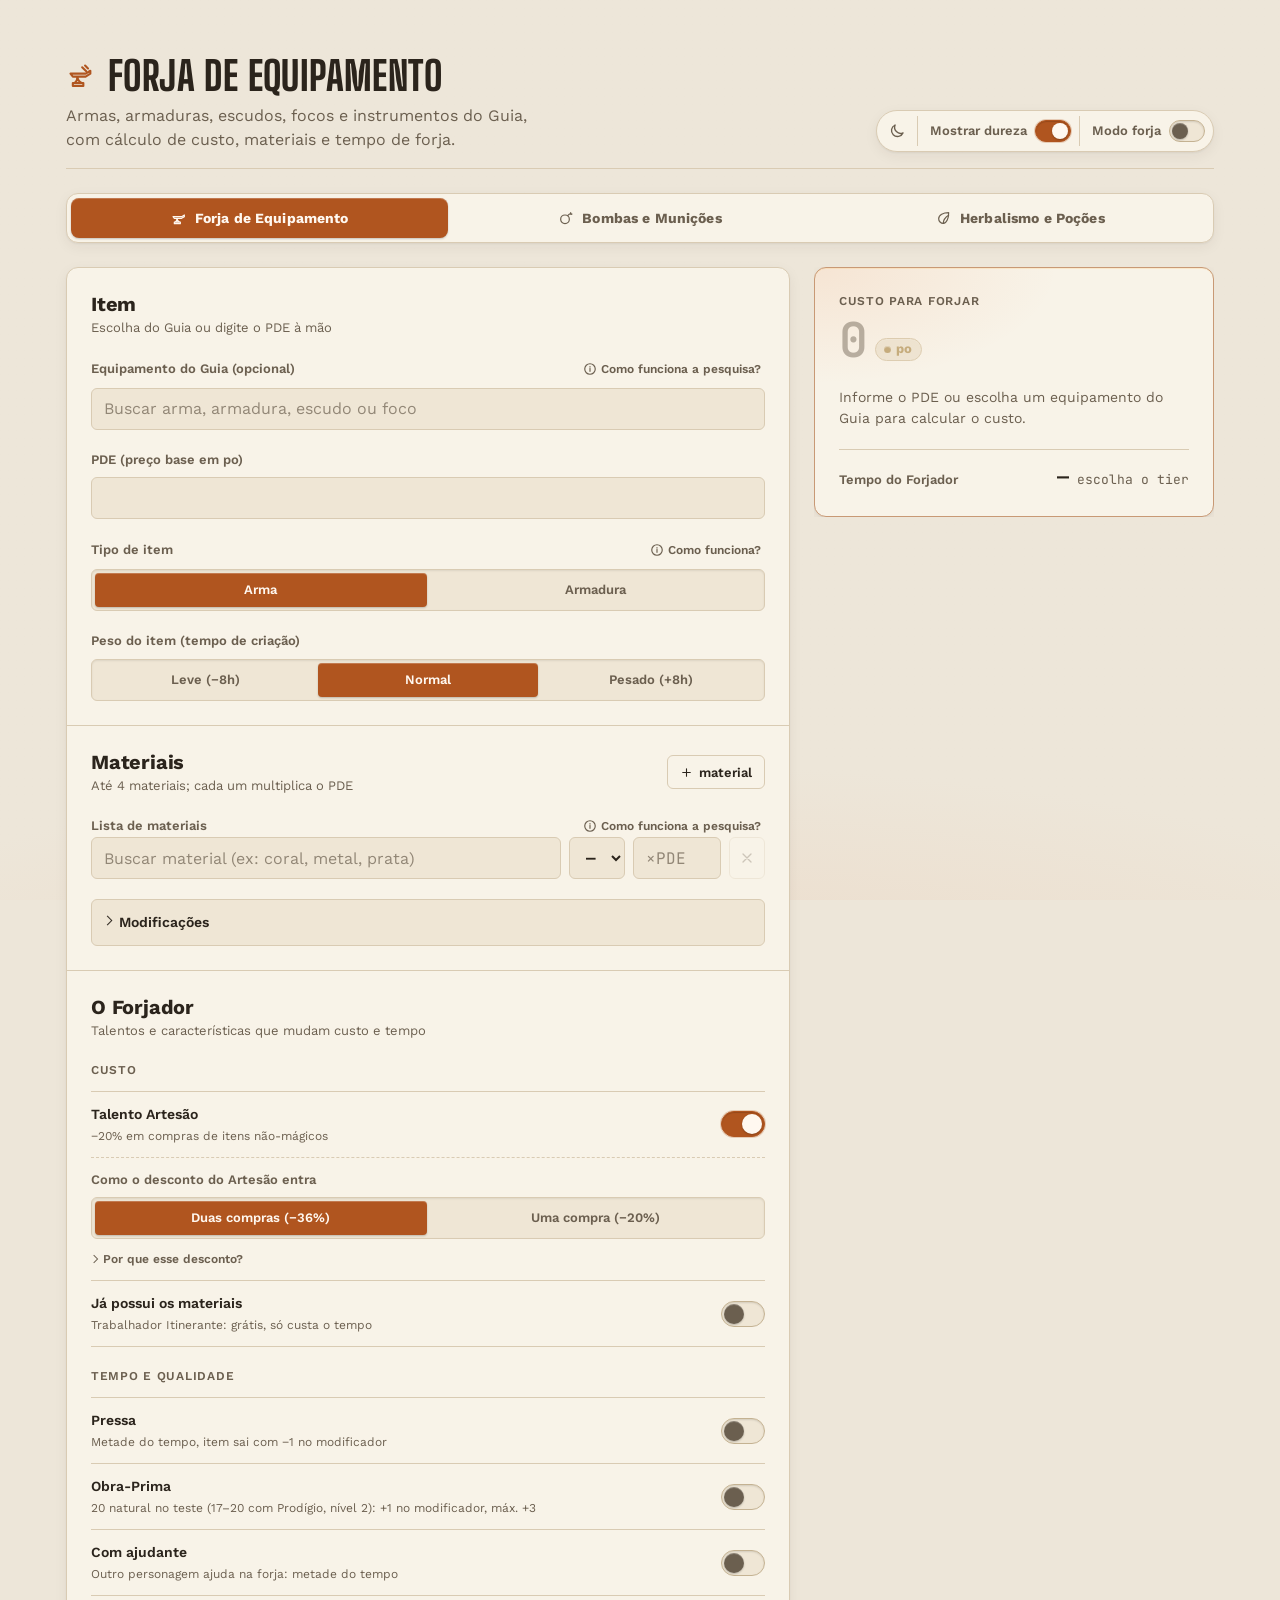
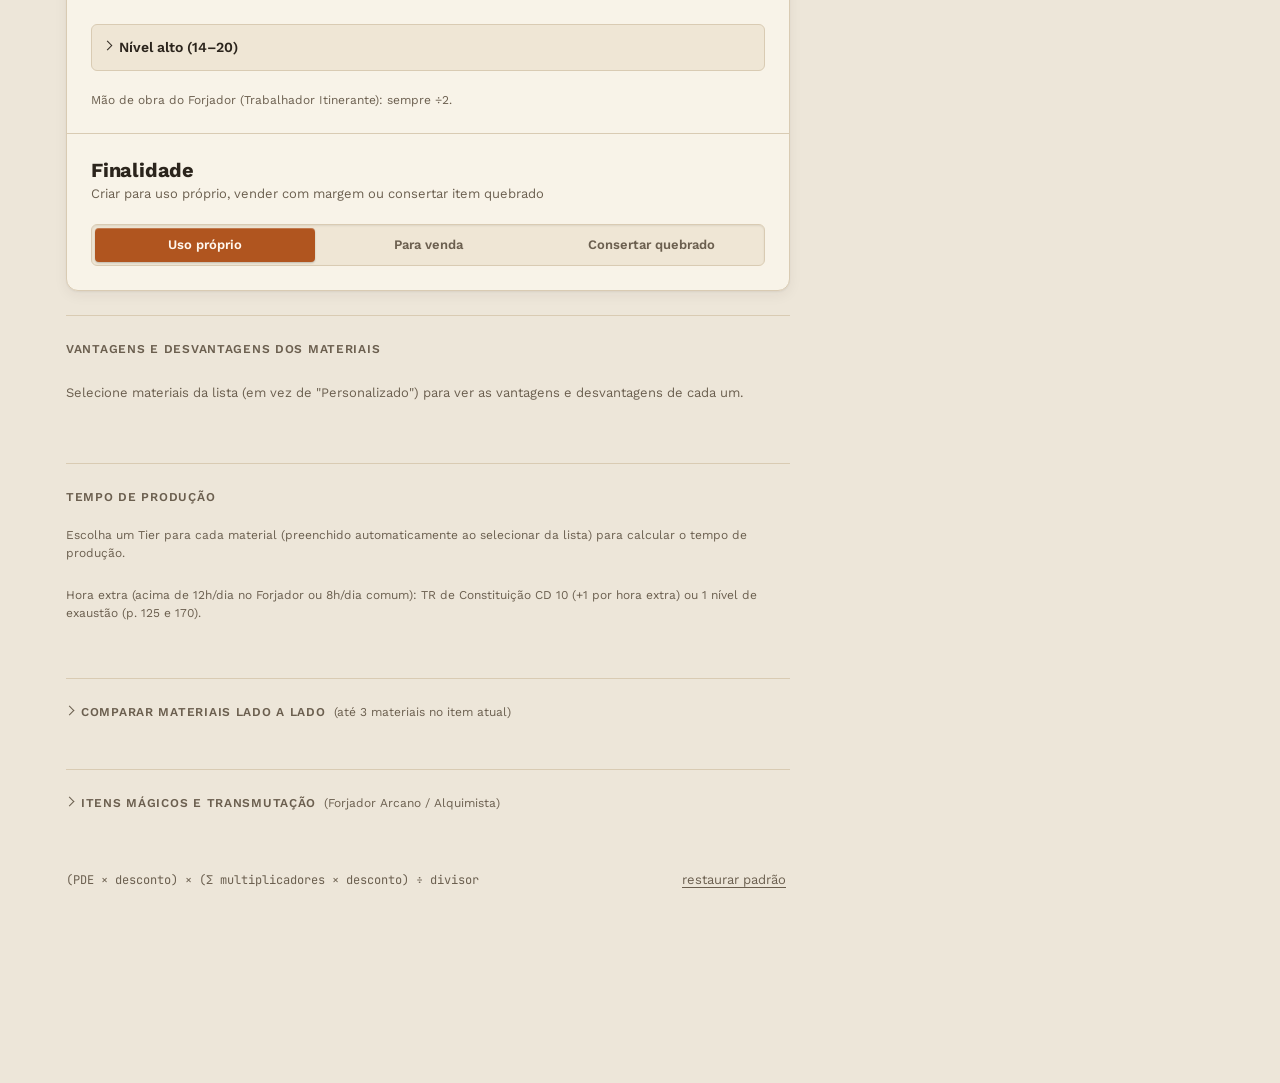
==== commit 5e630f84: "Corrige contraste do botão principal no tema escuro e refina acabamento visual" ====
--- a/index.html
+++ b/index.html
@@ -312,25 +312,18 @@
   .hero-text { display: flex; flex-direction: column; gap: var(--sp-2); min-width: 0; }
   .hero-title-row { display: flex; align-items: center; gap: var(--sp-3); }
   .hero-mark {
-    width: 38px;
-    height: 38px;
+    width: 30px;
+    height: 30px;
     flex-shrink: 0;
     display: grid;
     place-items: center;
-    border-radius: 10px;
     color: var(--accent);
-    background:
-      radial-gradient(90% 90% at 30% 20%, color-mix(in srgb, var(--ember-hot) 18%, transparent), transparent 70%),
-      color-mix(in srgb, var(--accent) 12%, var(--surface));
-    border: 1px solid color-mix(in srgb, var(--accent) 38%, var(--border));
-    box-shadow: inset 0 1px 0 rgba(255,255,255,.15), 0 1px 2px rgba(0,0,0,.08);
-    transition: border-color var(--t-med), box-shadow var(--t-med), color var(--t-med);
-  }
-  .hero-mark svg { width: 22px; height: 22px; }
+    transition: color var(--t-med), filter var(--t-med);
+  }
+  .hero-mark svg { width: 28px; height: 28px; }
   .forja-on .hero-mark {
     color: var(--ember);
-    border-color: color-mix(in srgb, var(--ember) 65%, var(--border));
-    box-shadow: inset 0 1px 0 rgba(255,255,255,.22), 0 2px 8px rgba(0,0,0,.22);
+    filter: drop-shadow(0 0 8px color-mix(in srgb, var(--ember) 45%, transparent));
   }
 
   /* Barra de exibição (dureza, modo forja) */
@@ -423,18 +416,15 @@
 
   /* Lista de ajustes (interruptores agrupados) */
   .settings-list {
-    border: 1px solid var(--border);
-    border-radius: var(--r-sm);
-    background: color-mix(in srgb, var(--surface-2) 50%, transparent);
-  }
-  .setting { padding: var(--sp-3) var(--sp-4); }
+    border-top: 1px solid var(--border);
+    border-bottom: 1px solid var(--border);
+  }
+  .setting { padding: var(--sp-3) 0; }
   .setting + .setting { border-top: 1px solid var(--border); }
   .setting-sub {
     margin-top: var(--sp-3);
-    padding: var(--sp-3);
-    border-radius: var(--r-sm);
-    background: color-mix(in srgb, var(--surface-2) 70%, var(--surface));
-    border: 1px solid var(--border);
+    padding-top: var(--sp-3);
+    border-top: 1px dashed var(--border);
   }
   .compare, .vantagens, .production { padding: var(--sp-5); display: flex; flex-direction: column; gap: var(--sp-1); }
 
@@ -728,7 +718,7 @@
   .tipo-info code.search-ex { cursor: pointer; transition: background-color var(--t-fast), border-color var(--t-fast), color var(--t-fast); }
   .tipo-info code.search-ex:hover { border-color: var(--accent); color: var(--accent); }
   .material-row[data-tier] .mat-search {
-    border-left: 3px solid var(--tier-color);
+    border-color: color-mix(in srgb, var(--tier-color) 55%, var(--border));
   }
   .tier-select {
     font-family: var(--font-mono);
@@ -994,10 +984,15 @@
   .btn-strong {
     background: var(--accent);
     border-color: var(--accent);
-    color: #fff;
+    color: var(--accent-ink);
     font-weight: 600;
   }
   .btn-strong .ico { stroke: currentColor; }
+  .btn-strong.is-confirmed {
+    background: var(--good);
+    border-color: var(--good);
+    color: var(--accent-ink);
+  }
   .btn-ghost.is-morphing {
     filter: blur(1.8px);
     opacity: .72;
@@ -1224,7 +1219,7 @@
     color: var(--accent);
   }
   .high-level-details { margin-top: var(--sp-2); }
-  .high-level-details .settings-list { margin-top: 0; }
+  .high-level-details .settings-list { margin-top: 0; border-top: none; border-bottom: none; }
   .cm-empty {
     grid-column: 1 / -1;
     margin: 0;
@@ -1787,6 +1782,7 @@
     .li-qty-btn { width: 32px; height: 32px; }
     .theme-btn { width: 38px; height: 38px; flex-shrink: 0; }
     .btn-info, .btn-reset { min-height: 36px; padding-left: var(--sp-2); padding-right: var(--sp-2); }
+    .btn-chip { min-height: 36px; padding: 6px 13px; }
     .toast-btn { height: 38px; }
     .mat-dropdown { max-height: min(240px, 42vh); -webkit-overflow-scrolling: touch; overscroll-behavior: contain; }
     .mat-option { min-height: 40px; padding: 9px var(--sp-2); }
@@ -1842,7 +1838,7 @@
       will-change: auto;
     }
     .btn-ghost.is-morphing { filter: none; }
-    .seg-btn:active, .btn-ghost:active, .btn-remove:active, .theme-btn:active, .toast-btn:active, .btn-info:active, .btn-reset:active, .mods-summary:active, .magicos-summary:active, .explain > summary:active, .switch:active, .cost-bar:active { transform: none; }
+    .seg-btn:active, .btn-ghost:active, .btn-chip:active, .btn-remove:active, .theme-btn:active, .toast-btn:active, .btn-info:active, .btn-reset:active, .mods-summary:active, .magicos-summary:active, .explain > summary:active, .switch:active, .cost-bar:active { transform: none; }
     .mat-clear-btn:active { transform: translateY(-50%); }
     .theme-btn svg { transform: none !important; }
     .toast, .toast.show { transform: translate(-50%, 0); }
@@ -1858,14 +1854,13 @@
     input:hover:not(:disabled), select:hover:not(:disabled) { border-color: var(--border-strong); }
     .btn-info:hover { color: var(--accent); }
     .btn-ghost:hover:not(:disabled) { border-color: var(--border-strong); background: color-mix(in srgb, var(--text) 5%, transparent); }
-    .btn-strong:hover:not(:disabled) { background: color-mix(in srgb, var(--accent) 88%, #000); border-color: color-mix(in srgb, var(--accent) 88%, #000); }
+    .btn-strong:hover:not(:disabled) { background: color-mix(in srgb, var(--accent) 88%, var(--text)); border-color: color-mix(in srgb, var(--accent) 88%, var(--text)); }
     .btn-chip:hover:not(.active) { border-color: var(--border-strong); color: var(--text); }
     .btn-remove:hover:not(:disabled) { color: var(--accent); border-color: var(--accent); }
     .btn-reset:hover { color: var(--accent); }
     .seg-btn:hover:not(.active) { color: var(--text); background: color-mix(in srgb, var(--text) 5%, transparent); }
     .mat-option:hover { background: var(--surface-2); }
     .mod-item:hover { background: color-mix(in srgb, var(--accent) 7%, transparent); }
-    .btn-strong:hover:not(:disabled) { background: color-mix(in srgb, var(--accent) 20%, transparent); border-color: var(--accent); }
     .toast-btn:hover { background: color-mix(in srgb, var(--bg) 12%, transparent); }
     .mods-summary:hover, .magicos-summary:hover, .explain > summary:hover { color: var(--accent); }
     .ramo-row:hover { border-color: var(--border-strong); }
@@ -2566,6 +2561,12 @@
       <div class="field-group">
         <label for="herbal-qtd">Quantidade de doses / lotes</label>
         <input id="herbal-qtd" type="number" min="1" step="1" value="1" inputmode="numeric" />
+        <div class="lucro-presets" id="herbal-qtd-presets" role="group" aria-label="Atalhos de quantidade">
+          <button type="button" class="btn-chip" data-qtd="1">1</button>
+          <button type="button" class="btn-chip" data-qtd="3">3</button>
+          <button type="button" class="btn-chip" data-qtd="5">5</button>
+          <button type="button" class="btn-chip" data-qtd="10">10</button>
+        </div>
       </div>
 
       <div class="field-group">
@@ -2596,9 +2597,20 @@
           <div class="toggle-row">
             <div class="toggle-label">
               <span class="t-name">Talento Artesão (−20%)</span>
-              <span class="t-sub">Desconto na compra de ramos ou itens herbáceos não-mágicos</span>
+              <span class="t-sub" id="herbal-artesao-sub">Desconto na compra de ramos ou itens herbáceos não-mágicos</span>
             </div>
             <button type="button" class="switch" id="herbal-artesao-switch" role="switch" aria-checked="true" aria-label="Talento Artesão no herbalismo">
+              <span class="knob"></span>
+            </button>
+          </div>
+        </div>
+        <div class="setting" id="herbal-ajudante-setting">
+          <div class="toggle-row">
+            <div class="toggle-label">
+              <span class="t-name">Com ajudante</span>
+              <span class="t-sub">Outro personagem ajuda no preparo: metade do tempo</span>
+            </div>
+            <button type="button" class="switch" id="herbal-ajudante-switch" role="switch" aria-checked="false" aria-label="Com ajudante no herbalismo">
               <span class="knob"></span>
             </button>
           </div>
@@ -2623,6 +2635,11 @@
         <div class="field-group" id="herbal-lucro-wrap" hidden>
           <label for="herbal-lucro">Margem de lucro (%)</label>
           <input id="herbal-lucro" type="number" min="0" step="1" value="50" inputmode="numeric" />
+          <div class="lucro-presets" id="herbal-lucro-presets" role="group" aria-label="Atalhos de margem">
+            <button type="button" class="btn-chip" data-lucro="25">25%</button>
+            <button type="button" class="btn-chip" data-lucro="50">50%</button>
+            <button type="button" class="btn-chip" data-lucro="100">100%</button>
+          </div>
         </div>
       </div>
     </section>
@@ -3563,6 +3580,7 @@
     herbalQtd: 1,
     herbalOrigem: 'comprar-ramos',
     herbalArtesao: true,
+    herbalAjudante: false,
     herbalModo: 'proprio',
     herbalLucro: 50
   };
@@ -7599,10 +7617,15 @@
   var herbalOrigemSeg = document.getElementById('herbal-origem-seg');
   var herbalOrigemBtns = Array.prototype.slice.call(herbalOrigemSeg.querySelectorAll('.seg-btn'));
   var herbalArtesaoSwitch = document.getElementById('herbal-artesao-switch');
+  var herbalArtesaoSub = document.getElementById('herbal-artesao-sub');
+  var herbalAjudanteSetting = document.getElementById('herbal-ajudante-setting');
+  var herbalAjudanteSwitch = document.getElementById('herbal-ajudante-switch');
   var herbalModoSeg = document.getElementById('herbal-modo-seg');
   var herbalModoBtns = Array.prototype.slice.call(herbalModoSeg.querySelectorAll('.seg-btn'));
   var herbalLucroWrap = document.getElementById('herbal-lucro-wrap');
   var herbalLucroInput = document.getElementById('herbal-lucro');
+  var herbalQtdPresetBtns = Array.prototype.slice.call(document.querySelectorAll('#herbal-qtd-presets .btn-chip'));
+  var herbalLucroPresetBtns = Array.prototype.slice.call(document.querySelectorAll('#herbal-lucro-presets .btn-chip'));
   var ramosGridEl = document.getElementById('ramos-grid');
   var herbalComboEl = null;
 
@@ -7679,7 +7702,7 @@
     var baseVenda = proprio > 0 ? proprio : custoRamosCheio * disc;
     var lucroValor = state.herbalModo === 'vendido' ? baseVenda * (lucroPct / 100) : 0;
     var final = state.herbalModo === 'vendido' ? baseVenda + lucroValor : proprio;
-    var horas = state.herbalOrigem === 'comprar-pronto' ? 0 : qtd;
+    var horas = state.herbalOrigem === 'comprar-pronto' ? 0 : qtd * (state.herbalAjudante ? 0.5 : 1);
     return {
       h: h, qtd: qtd, ramosUnit: ramosUnit, extraUnit: extraUnit,
       custoRamosCheio: custoRamosCheio, precoLojaTotal: precoLojaTotal,
@@ -7691,10 +7714,33 @@
   var ICON_STAR = '<svg class="ico" viewBox="0 0 24 24" aria-hidden="true" focusable="false"><path d="M12 3l2.7 5.5 6.1.9-4.4 4.3 1 6.1L12 17l-5.4 2.8 1-6.1-4.4-4.3 6.1-.9z"/></svg>';
   var lastHerbalVantKey = '';
 
+  function syncHerbalPresets() {
+    var hq = String(state.herbalQtd || 1);
+    herbalQtdPresetBtns.forEach(function (b) {
+      var on = b.dataset.qtd === hq;
+      b.classList.toggle('active', on);
+      b.setAttribute('aria-pressed', on ? 'true' : 'false');
+    });
+    var hl = String(state.herbalLucro == null ? 50 : state.herbalLucro).trim();
+    herbalLucroPresetBtns.forEach(function (b) {
+      var on = b.dataset.lucro === hl;
+      b.classList.toggle('active', on);
+      b.setAttribute('aria-pressed', on ? 'true' : 'false');
+    });
+  }
+
   function renderHerbalInfo(ch) {
     herbalDetalhesSection.hidden = false;
-    herbalEquipInfo.textContent = 'Loja ' + fmtMoeda(ch.h.preco) + ' · Rende ' + ch.h.rende + ' · 1h de preparo';
-    herbalEquipInfo.hidden = false;
+    var kitCurto = ch.h.categoria === 'Venenos' ? 'Kit de Venenos' : 'Kit de Herbalismo';
+    var hChips = [
+      { txt: 'Loja ' + fmtMoeda(ch.h.preco), main: true },
+      { txt: 'Rende ' + ch.h.rende },
+      { txt: '1h · ' + kitCurto }
+    ];
+    if (state.herbalOrigem === 'comprar-ramos' && ch.custoRamosCheio > ch.precoLojaTotal) {
+      hChips.push({ txt: 'Mais barato comprar pronto (' + fmtMoeda(ch.precoLojaTotal) + ')', warn: true });
+    }
+    renderEquipChips(herbalEquipInfo, hChips);
 
     var enter = ch.h.id !== lastHerbalVantKey;
     lastHerbalVantKey = ch.h.id;
@@ -7716,15 +7762,21 @@
     head.appendChild(tg);
     item.appendChild(head);
 
+    var ingLbl = document.createElement('p');
+    ingLbl.className = 'v-pills-label';
+    ingLbl.textContent = 'Ramos necessários' + (ch.qtd > 1 ? ' (' + ch.qtd + ' lotes)' : '');
+    item.appendChild(ingLbl);
+
     var ing = document.createElement('div');
     ing.className = 'recipe-ing v-pills-row-y';
     ch.h.ramos.forEach(function (rm) {
-      ing.appendChild(makeRamoPill(rm.id, rm.qtd, rm.label || ''));
+      var lbl = rm.label ? (ch.qtd > 1 ? ch.qtd + '× (' + rm.label + ')' : rm.label) : '';
+      ing.appendChild(makeRamoPill(rm.id, rm.qtd * ch.qtd, lbl));
     });
     if (ch.h.extraText) {
       var ex = document.createElement('span');
       ex.className = 'ramo-pill';
-      ex.textContent = ch.h.extraText;
+      ex.textContent = (ch.qtd > 1 && ch.h.extraCusto > 0) ? (ch.qtd + '× ' + ch.h.extraText) : ch.h.extraText;
       ing.appendChild(ex);
     }
     item.appendChild(ing);
@@ -7737,7 +7789,7 @@
 
     if (ch.h.destaque === 'Forjador') {
       var fRow = document.createElement('div');
-      fRow.className = 'v-row v-con';
+      fRow.className = 'v-row v-pro';
       fRow.innerHTML = '<span class="v-icon">' + ICON_STAR + '</span><span class="v-text"></span>';
       fRow.querySelector('.v-text').textContent = 'Essencial para o Forjador (p. 150): protege armas e armaduras contra ferrugem, umidade e a primeira tentativa de quebra durante 1 semana inteira.';
       item.appendChild(fRow);
@@ -7747,6 +7799,13 @@
 
   function updateHerbalismo() {
     herbalLucroWrap.hidden = state.herbalModo !== 'vendido';
+    if (herbalAjudanteSetting) herbalAjudanteSetting.hidden = state.herbalOrigem === 'comprar-pronto';
+    if (herbalArtesaoSub) {
+      herbalArtesaoSub.textContent = state.herbalOrigem === 'forragear'
+        ? 'Vale só na venda ou se a receita tiver item base extra'
+        : 'Desconto na compra de ramos ou itens herbáceos não-mágicos';
+    }
+    syncHerbalPresets();
     var ch = calcHerbal();
     var labelTxt = state.herbalModo === 'vendido'
       ? 'Preço de venda'
@@ -7784,9 +7843,12 @@
     resultLabel.textContent = labelTxt;
     cbLabel.textContent = labelTxt;
 
+    var kitNome = ch.h.categoria === 'Venenos' ? 'Kit de Venenos' : 'Kit de Herbalismo';
     if (kpiTimeLabelEl) kpiTimeLabelEl.textContent = state.herbalOrigem === 'comprar-pronto' ? 'Aquisição' : 'Tempo de preparo';
-    resultTimeEl.textContent = state.herbalOrigem === 'comprar-pronto' ? 'Imediato' : (ch.horas + 'h');
-    resultTimeSubEl.textContent = state.herbalOrigem === 'comprar-pronto' ? '· compra em herbolário' : '· Kit de Herbalismo';
+    resultTimeEl.textContent = state.herbalOrigem === 'comprar-pronto' ? 'Imediato' : (fmt(ch.horas) + 'h');
+    resultTimeSubEl.textContent = state.herbalOrigem === 'comprar-pronto'
+      ? '· compra em herbolário'
+      : '· ' + kitNome + (state.herbalAjudante ? ' (ajudante)' : '');
     cbTime.textContent = resultTimeEl.textContent + ' ' + resultTimeSubEl.textContent;
 
     resultPropsEl.innerHTML = '';
@@ -7881,6 +7943,30 @@
   });
   herbalArtesaoSwitch.addEventListener('click', function () {
     setArtesao(!state.artesao);
+  });
+  if (herbalAjudanteSwitch) {
+    herbalAjudanteSwitch.addEventListener('click', function () {
+      state.herbalAjudante = !state.herbalAjudante;
+      herbalAjudanteSwitch.setAttribute('aria-checked', state.herbalAjudante ? 'true' : 'false');
+      saveState();
+      update();
+    });
+  }
+  herbalQtdPresetBtns.forEach(function (b) {
+    b.addEventListener('click', function () {
+      state.herbalQtd = Number(b.dataset.qtd);
+      herbalQtdInput.value = state.herbalQtd;
+      saveState();
+      update();
+    });
+  });
+  herbalLucroPresetBtns.forEach(function (b) {
+    b.addEventListener('click', function () {
+      state.herbalLucro = Number(b.dataset.lucro);
+      herbalLucroInput.value = state.herbalLucro;
+      saveState();
+      update();
+    });
   });
   herbalModoBtns.forEach(function (btn) {
     btn.addEventListener('click', function () {
@@ -8013,6 +8099,7 @@
 
     herbalQtdInput.value = state.herbalQtd || 1;
     herbalArtesaoSwitch.setAttribute('aria-checked', state.herbalArtesao !== false ? 'true' : 'false');
+    if (herbalAjudanteSwitch) herbalAjudanteSwitch.setAttribute('aria-checked', state.herbalAjudante ? 'true' : 'false');
     herbalOrigemBtns.forEach(function (x) {
       var on = x.getAttribute('data-horigem') === (state.herbalOrigem || 'comprar-ramos');
       x.classList.toggle('active', on);
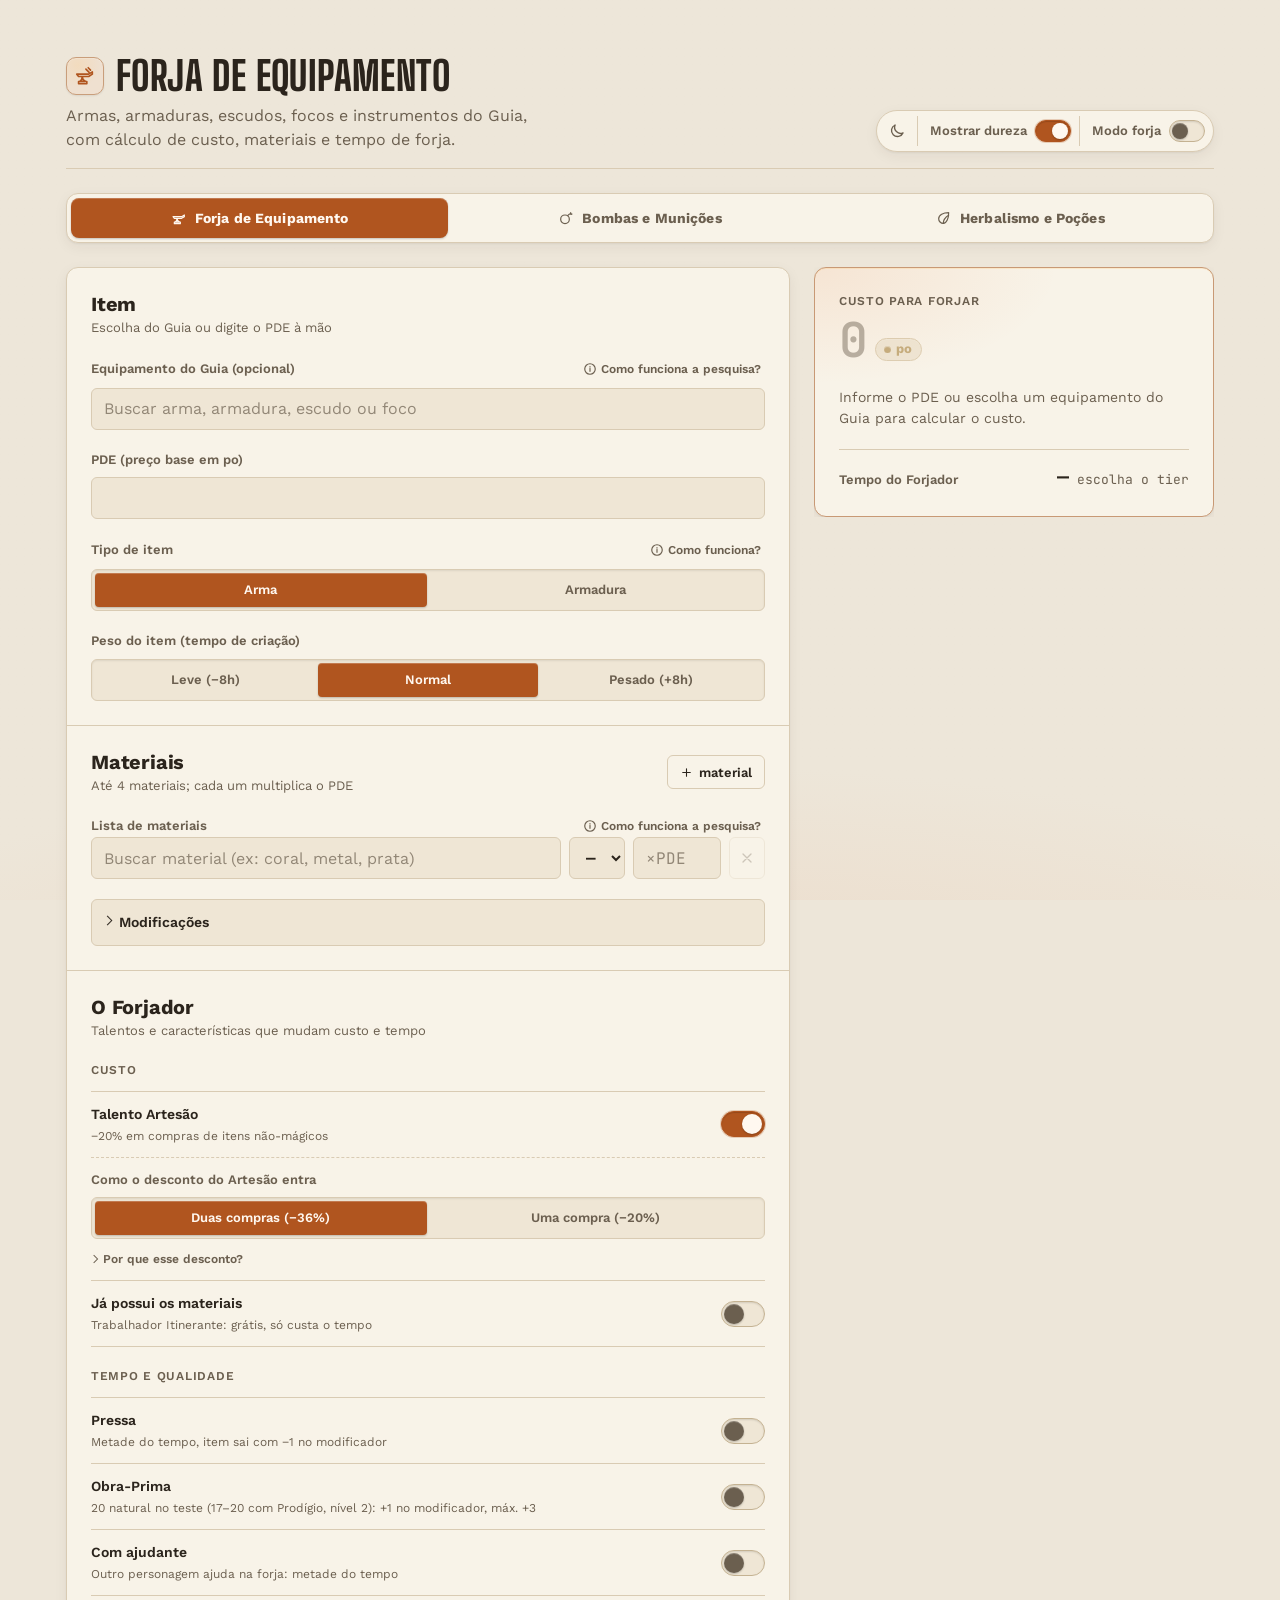
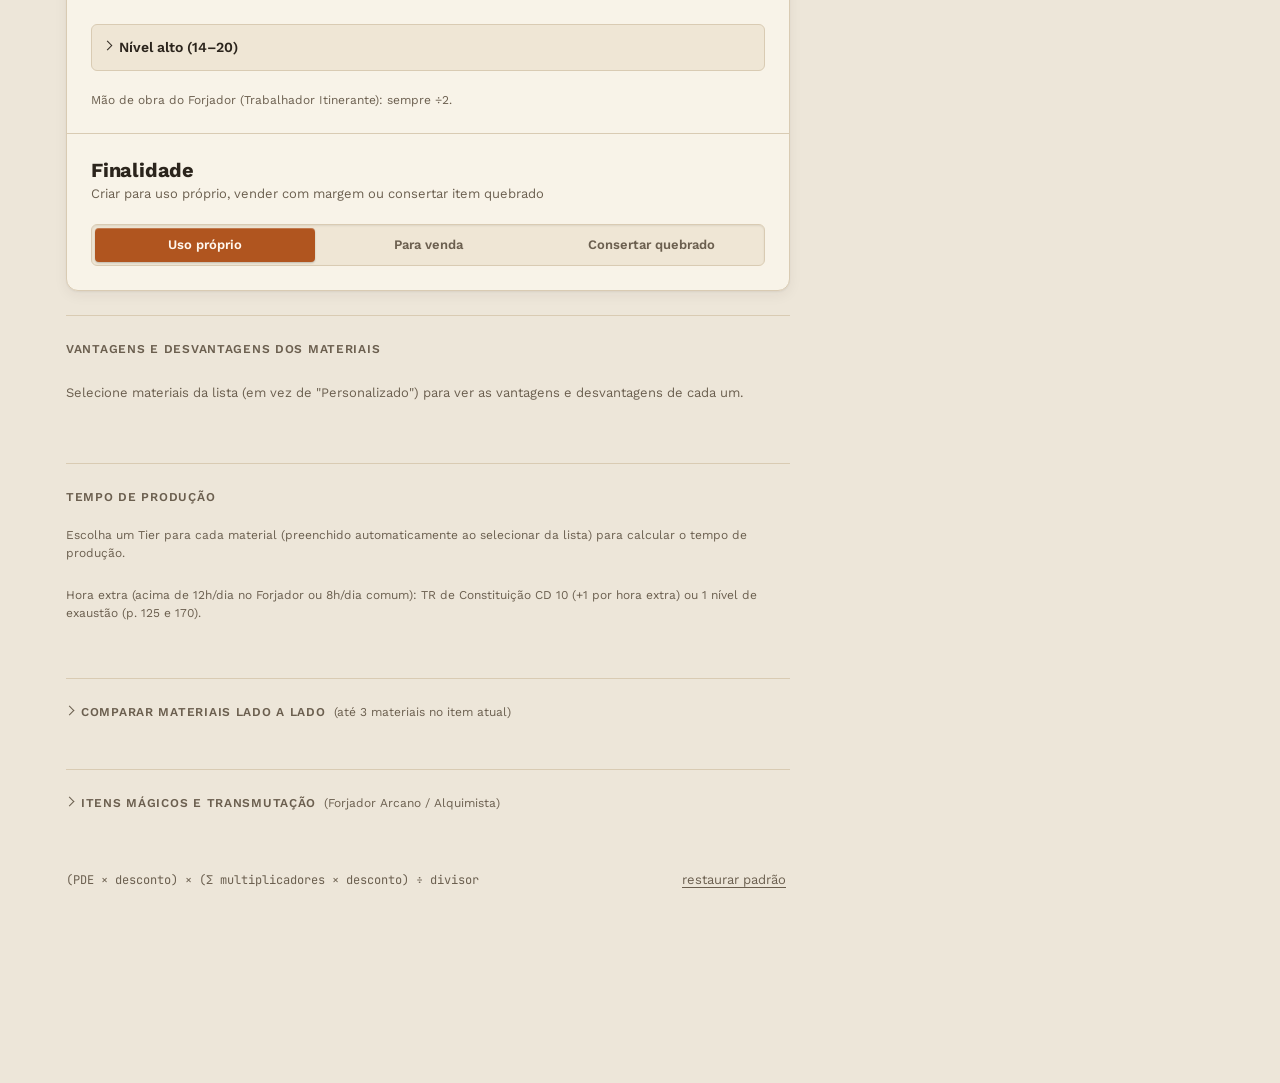
==== commit a89c2dce: "Retoma moldura quadrada no ícone do cabeçalho" ====
--- a/index.html
+++ b/index.html
@@ -312,18 +312,25 @@
   .hero-text { display: flex; flex-direction: column; gap: var(--sp-2); min-width: 0; }
   .hero-title-row { display: flex; align-items: center; gap: var(--sp-3); }
   .hero-mark {
-    width: 30px;
-    height: 30px;
+    width: 38px;
+    height: 38px;
     flex-shrink: 0;
     display: grid;
     place-items: center;
+    border-radius: 10px;
     color: var(--accent);
-    transition: color var(--t-med), filter var(--t-med);
-  }
-  .hero-mark svg { width: 28px; height: 28px; }
+    background:
+      radial-gradient(90% 90% at 30% 20%, color-mix(in srgb, var(--ember-hot) 18%, transparent), transparent 70%),
+      color-mix(in srgb, var(--accent) 12%, var(--surface));
+    border: 1px solid color-mix(in srgb, var(--accent) 38%, var(--border));
+    box-shadow: inset 0 1px 0 rgba(255,255,255,.15), 0 1px 2px rgba(0,0,0,.08);
+    transition: border-color var(--t-med), box-shadow var(--t-med), color var(--t-med);
+  }
+  .hero-mark svg { width: 22px; height: 22px; }
   .forja-on .hero-mark {
     color: var(--ember);
-    filter: drop-shadow(0 0 8px color-mix(in srgb, var(--ember) 45%, transparent));
+    border-color: color-mix(in srgb, var(--ember) 65%, var(--border));
+    box-shadow: inset 0 1px 0 rgba(255,255,255,.22), 0 2px 8px rgba(0,0,0,.22);
   }
 
   /* Barra de exibição (dureza, modo forja) */
@@ -3761,7 +3768,6 @@
   ];
 
   var autoForjSwitch = document.getElementById('auto-forj-switch');
-  var autoMagicSwitch = document.getElementById('automaticas-switch');
   var excaliburSwitch = document.getElementById('excalibur-switch');
   var excaliburSetting = document.getElementById('excalibur-setting');
   var consertoNoteEl = document.getElementById('conserto-note');
@@ -5755,7 +5761,6 @@
   function syncAutoSwitches() {
     var val = state.criacoesAutomaticas ? 'true' : 'false';
     if (autoForjSwitch) autoForjSwitch.setAttribute('aria-checked', val);
-    if (autoMagicSwitch) autoMagicSwitch.setAttribute('aria-checked', val);
   }
   function toggleCriacoesAutomaticas() {
     state.criacoesAutomaticas = !state.criacoesAutomaticas;
@@ -5765,7 +5770,6 @@
     updateMagicos();
   }
   if (autoForjSwitch) autoForjSwitch.addEventListener('click', toggleCriacoesAutomaticas);
-  if (autoMagicSwitch) autoMagicSwitch.addEventListener('click', toggleCriacoesAutomaticas);
 
   excaliburSwitch.addEventListener('click', function () {
     state.excalibur = !state.excalibur;
@@ -6378,7 +6382,7 @@
     },
     herbalismo: {
       title: 'Herbalismo e Poções',
-      sub: 'As 23 receitas herbáceas e os 8 ramos do Guia (p. 148–150), com rolador de forrageamento e herbolário.',
+      sub: 'As 23 receitas herbáceas e os 8 ramos do Guia (p. 148–150), com cálculo de custo, tempo e venda.',
       forjaLabel: 'Modo jardim',
       themeLight: '#2c6b44',
       themeDark: '#131915'
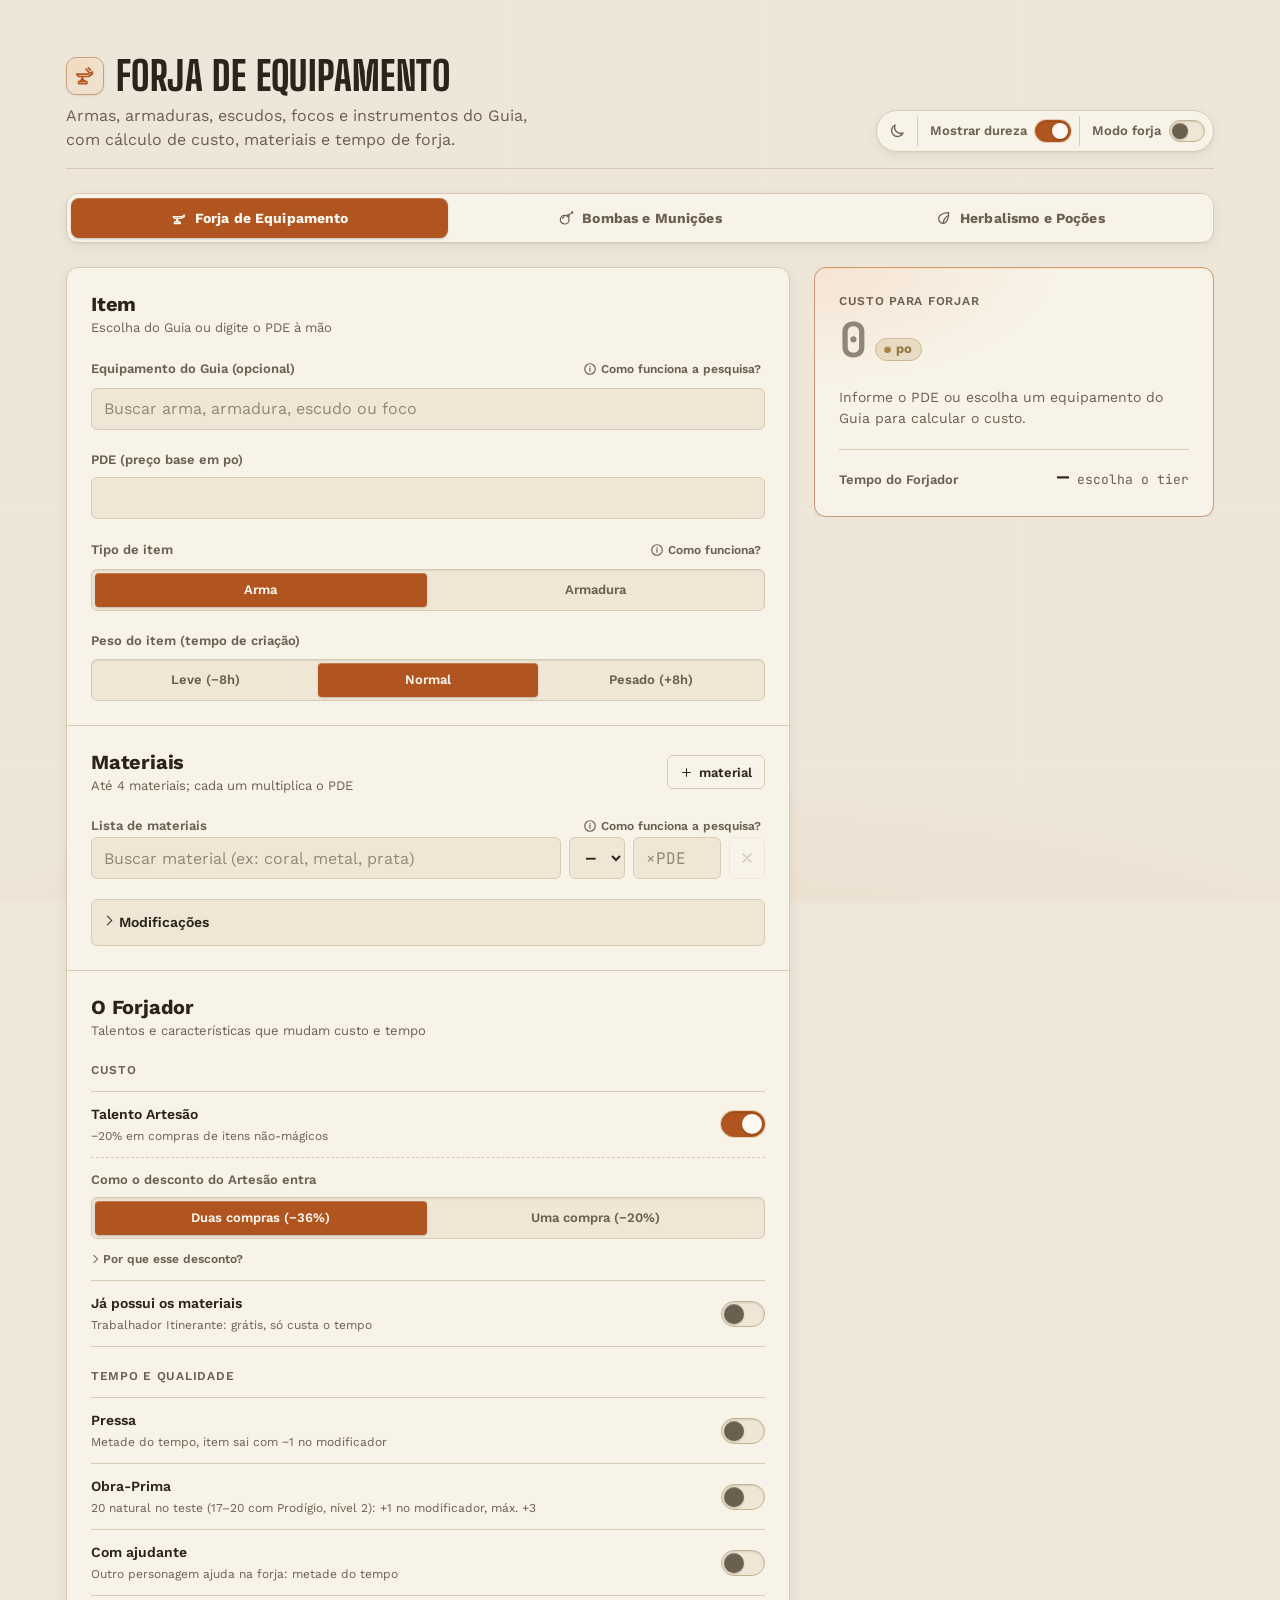
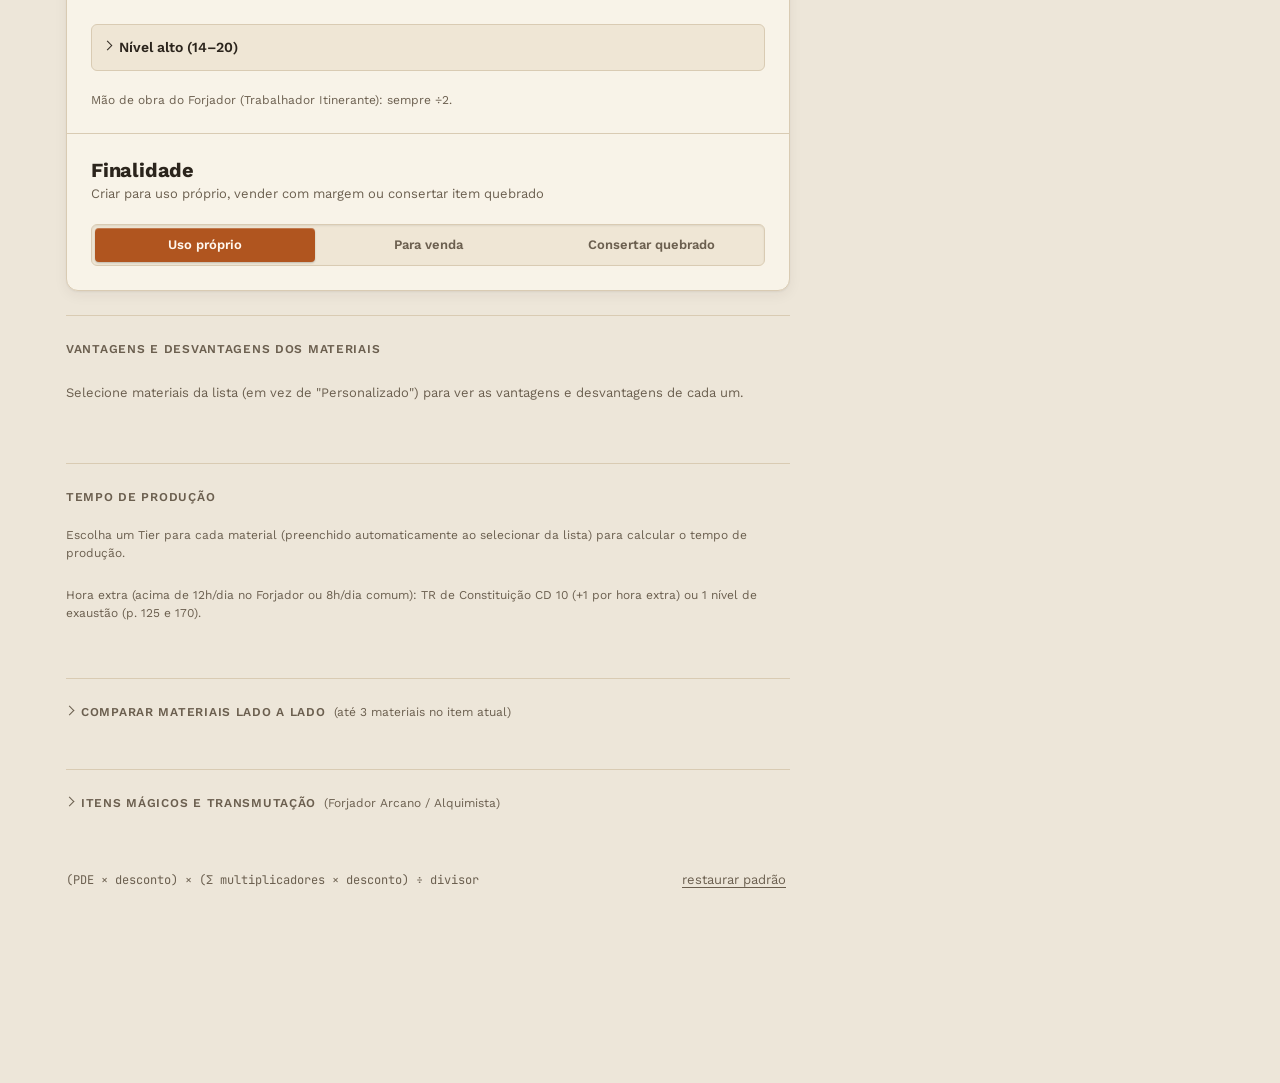
==== commit 3a646f8e: "Gera o index.html da v6 e conta as mudanças no README" ====
--- a/index.html
+++ b/index.html
@@ -19,6 +19,7 @@
 <meta name="apple-mobile-web-app-status-bar-style" content="black-translucent">
 <meta name="apple-mobile-web-app-title" content="Forjador">
 <link rel="manifest" href="[data-uri]">
+<link rel="icon" type="image/png" href="[data-uri]">
 <link rel="apple-touch-icon" href="[data-uri]">
 <link rel="preconnect" href="https://fonts.googleapis.com">
 <link rel="preconnect" href="https://fonts.gstatic.com" crossorigin>
@@ -295,6 +296,9 @@
     gap: var(--sp-5);
   }
 
+  /* O <main> só agrupa as oficinas para o leitor de tela; o layout continua no .page */
+  .conteudo { display: contents; }
+
   .hero {
     position: relative;
     display: flex;
@@ -632,6 +636,14 @@
     padding: 0;
     transition: background-color var(--t-fast), border-color var(--t-fast), box-shadow var(--t-fast), transform var(--t-press) var(--ease-out);
   }
+  .switch::after {
+    content: '';
+    position: absolute;
+    inset: 50% auto auto 50%;
+    width: max(100%, 44px);
+    height: 44px;
+    transform: translate(-50%, -50%);
+  }
   .switch .knob {
     position: absolute;
     top: 2px;
@@ -914,7 +926,7 @@
     font-size: var(--fs-sm);
     letter-spacing: .02em;
     line-height: 1.3;
-    color: var(--coin-c, var(--text-dim));
+    color: color-mix(in srgb, var(--coin-c, var(--text-dim)) 72%, var(--text));
     background: color-mix(in srgb, var(--coin-c, var(--accent)) 13%, var(--surface-2));
     border: 1px solid color-mix(in srgb, var(--coin-c, var(--accent)) 36%, var(--border));
     box-shadow: inset 0 1px 0 rgba(255,255,255,.16);
@@ -981,7 +993,7 @@
     font-size: var(--fs-md);
     color: var(--text-dim);
   }
-  .result.is-empty .result-value { color: var(--text-dim); opacity: .45; }
+  .result.is-empty .result-value { color: var(--text-dim); opacity: .72; }
   .result.is-empty .receipt, .result.is-empty .result-props, .result.is-empty .result-actions, .result.is-empty .result-help-row, .result.is-empty #share-info { display: none; }
 
   /* Ações do resultado */
@@ -1694,7 +1706,7 @@
       align-items: start;
     }
     .hero, .oficina-nav { grid-column: 1 / -1; }
-    .page > :not(.hero):not(.oficina-nav):not(.side) { grid-column: 1; }
+    .page > :not(.hero):not(.oficina-nav):not(.side):not(.conteudo), .conteudo > :not(.side) { grid-column: 1; }
     .side {
       grid-column: 2;
       grid-row: 3 / span 10;
@@ -1929,22 +1941,24 @@
 
   <nav class="oficina-nav" aria-label="Oficinas do Guia">
     <div class="segmented seg-3 oficina-tabs" id="oficina-segmented" role="tablist" aria-label="Escolha a oficina">
-      <button type="button" class="seg-btn active" data-oficina="forja" role="tab" aria-selected="true" aria-checked="true">
+      <button type="button" class="seg-btn active" id="tab-forja" data-oficina="forja" role="tab" aria-selected="true" aria-controls="panel-forja">
         <svg viewBox="0 0 24 24" fill="none" stroke="currentColor" stroke-width="1.8" stroke-linecap="round" stroke-linejoin="round" aria-hidden="true"><path d="M3 10h13l4-2.5v2.5l-4 2.5H9c0 2.5 1.5 4.5 3.5 5.5H6.5c1.5-1 2.5-3 2.5-5.5H5L3 10z"/><path d="M5 18h9v2.5H5z"/></svg>
         <span>Forja de Equipamento</span>
       </button>
-      <button type="button" class="seg-btn" data-oficina="bombas" role="tab" aria-selected="false" aria-checked="false">
-        <svg viewBox="0 0 24 24" fill="none" stroke="currentColor" stroke-width="1.8" stroke-linecap="round" stroke-linejoin="round" aria-hidden="true"><circle cx="10.5" cy="14" r="6.5"/><path d="M14.5 8.5l2-2c1.2-1.2 2.8-1 3.5 0"/><path d="M19 4v1.5M21 6h-1.5"/></svg>
+      <button type="button" class="seg-btn" id="tab-bombas" data-oficina="bombas" role="tab" aria-selected="false" aria-controls="panel-bombas">
+        <svg viewBox="0 0 24 24" fill="none" stroke="currentColor" stroke-width="1.8" stroke-linecap="round" stroke-linejoin="round" aria-hidden="true"><circle cx="10" cy="14.5" r="6.5"/><path d="M6.9 12.6a3.4 3.4 0 0 1 2.3-2.3"/><path d="M13.2 8.6l1.7-1.7 2.2 2.2-1.7 1.7"/><path d="M16 7.9c.4-1.6 1.6-2.6 3.2-2.6"/><path d="M20.5 2.5v1.3M22.3 4.6H21M21.8 3l-.9.9"/></svg>
         <span>Bombas e Munições</span>
       </button>
-      <button type="button" class="seg-btn" data-oficina="herbalismo" role="tab" aria-selected="false" aria-checked="false">
+      <button type="button" class="seg-btn" id="tab-herbalismo" data-oficina="herbalismo" role="tab" aria-selected="false" aria-controls="panel-herbalismo">
         <svg viewBox="0 0 24 24" fill="none" stroke="currentColor" stroke-width="1.8" stroke-linecap="round" stroke-linejoin="round" aria-hidden="true"><path d="M11 20A7 7 0 0 1 4 13C4 7 11 4 19 4c0 8-3 16-8 16z"/><path d="M11 20c0-5 3-9 8-12"/></svg>
         <span>Herbalismo e Poções</span>
       </button>
     </div>
   </nav>
 
-  <main class="panel" id="panel-forja" data-oficina-panel="forja">
+  <main class="conteudo" id="conteudo">
+
+  <section class="panel" id="panel-forja" data-oficina-panel="forja" role="tabpanel" aria-labelledby="tab-forja">
 
     <section class="form-section" aria-labelledby="sec-item">
       <header class="section-head">
@@ -2215,9 +2229,9 @@
       </div>
     </section>
 
-  </main>
-
-  <section class="panel" id="panel-bombas" data-oficina-panel="bombas" hidden aria-label="Oficina de Bombas e Munições">
+  </section>
+
+  <section class="panel" id="panel-bombas" data-oficina-panel="bombas" role="tabpanel" aria-labelledby="tab-bombas" hidden>
     <section class="form-section" aria-labelledby="sec-bomba">
       <header class="section-head">
         <div>
@@ -2539,7 +2553,7 @@
     </section>
   </section>
 
-  <section class="panel" id="panel-herbalismo" data-oficina-panel="herbalismo" hidden aria-label="Oficina de Herbalismo">
+  <section class="panel" id="panel-herbalismo" data-oficina-panel="herbalismo" role="tabpanel" aria-labelledby="tab-herbalismo" hidden>
     <section class="form-section" aria-labelledby="sec-herbal">
       <header class="section-head">
         <div>
@@ -2888,6 +2902,8 @@
     </div>
   </details>
 
+  </main>
+
   <footer class="foot">
     <p id="formula-note">(PDE × desconto) × (Σ multiplicadores × desconto) ÷ divisor</p>
     <button type="button" class="btn-reset" id="reset-btn">restaurar padrão</button>
@@ -2910,8 +2926,6 @@
 <script>
 (function () {
   'use strict';
-  // Tempo de criação por tier (Guia + Trabalhador Itinerante)
-
   var STORAGE_KEY = 'forjador-calc-v5';
 
   // Ícones
@@ -3340,7 +3354,7 @@
       bombinha: 'Afeta apenas uma criatura (impregnada por 10 min, sem nuvem). Efeito contra Bestas e Monstruosidades funciona normalmente.'
     }
   ];
-  // Ramos de Herbalismo (p. 148)
+  // Ramos de Herbalismo (p. 148). O Cozinheiro usa este mesmo arquivo; não mude o formato.
   var RAMOS_DB = [
     { id: 'amarelo', nome: 'Amarelo', min: 1, max: 4, preco: 5, desc: 'Revitalizante; alivia fadiga, melhora o humor e tem ação anti-inflamatória.' },
     { id: 'verde', nome: 'Verde', min: 5, max: 8, preco: 5, desc: 'Equilibrante; acalma a mente, melhora o sono e tem ação antioxidante.' },
@@ -3353,8 +3367,6 @@
   ];
   var RAMOS_MAP = {};
   RAMOS_DB.forEach(function (r) { RAMOS_MAP[r.id] = r; });
-
-
   // Receitas de Herbalismo (p. 149-150, 1h por item)
   var HERBAL_DB = [
     {
@@ -3473,54 +3485,78 @@
       efeito: 'Por 1 hora, concede vantagem em Carisma (Persuasão) ao Influenciar Humanoide Indiferente a até 1,5 m.'
     }
   ];
-  var CATEGORIA_ORDER = ['Metais', 'Vegetais', 'Geológicos', 'Orgânicos'];
-  var TIER_ORDER = ['D', 'C', 'B', 'A', 'S'];
-
-  function materialById(id) {
-    for (var i = 0; i < MATERIALS_DB.length; i++) {
-      if (MATERIALS_DB[i].id === id) return MATERIALS_DB[i];
-    }
-    return null;
-  }
-
-
-  var CATEGORIA_ALIASES = {
-    'Metais': ['metal', 'metais'],
-    'Vegetais': ['vegetal', 'vegetais', 'madeira'],
-    'Geológicos': ['geologico', 'geologicos', 'pedra', 'mineral', 'cristal'],
-    'Orgânicos': ['organico', 'organicos']
-  };
-
   var DIACRITICS_RE = new RegExp(String.fromCharCode(0x5b) + String.fromCharCode(0x0300) + '-' + String.fromCharCode(0x036f) + String.fromCharCode(0x5d), 'g');
 
   function normalizeSearch(s) {
     return (s || '').toString().normalize('NFD').replace(DIACRITICS_RE, '').toLowerCase().trim();
   }
 
-  MATERIALS_DB.forEach(function (m) {
-    var aliases = CATEGORIA_ALIASES[m.categoria] || [];
-    m._blob = normalizeSearch(m.nome + ' ' + m.categoria + ' tier ' + m.tier + ' ' + aliases.join(' '));
-  });
-
-  function searchMaterials(query) {
-    var q = normalizeSearch(query);
-    if (!q) return [];
-    var out = [];
-    CATEGORIA_ORDER.forEach(function (categoria) {
-      TIER_ORDER.forEach(function (tier) {
-        MATERIALS_DB.forEach(function (m) {
-          if (m.categoria === categoria && m.tier === tier && m._blob.indexOf(q) !== -1) out.push(m);
-        });
-      });
-    });
-    return out;
-  }
-
-  var ARTESAO_DESCONTO = 20;
-  var FORJADOR_DIVISOR = 2;
-  var ARMADURA_FRACAO = 0.2;
-
-
+  function num(v, fallback) {
+    var n = parseFloat(v);
+    return isFinite(n) ? n : (fallback || 0);
+  }
+
+  function fmt(n) {
+    if (!isFinite(n)) return '0';
+    var rounded = Math.round(n * 100) / 100;
+    return rounded.toLocaleString('pt-BR', { minimumFractionDigits: 0, maximumFractionDigits: 2 });
+  }
+
+  // 1 po = 10 pp = 100 pc (sem electro/platina, arredonda em pc)
+  function moedas(n) {
+    var c = Math.round(Math.abs(isFinite(n) ? n : 0) * 100);
+    var partes = [];
+    var po = Math.floor(c / 100), pp = Math.floor((c % 100) / 10), pc = c % 10;
+    if (po) partes.push([po.toLocaleString('pt-BR'), 'po']);
+    if (pp) partes.push([String(pp), 'pp']);
+    if (pc) partes.push([String(pc), 'pc']);
+    if (!partes.length) partes.push(['0', 'po']);
+    return { neg: n < 0 && c > 0, partes: partes };
+  }
+  function fmtMoeda(n) {
+    var m = moedas(n);
+    return (m.neg ? '−' : '') + m.partes.map(function (p) { return p[0] + ' ' + p[1]; }).join(' ');
+  }
+  // Destaca a moeda principal e diminui o resto
+  function htmlMoeda(n) {
+    var m = moedas(n);
+    return m.partes.map(function (p, i) {
+      return '<span class="coin' + (i ? ' coin-sm' : '') + '" data-coin="' + p[1] + '"><span class="coin-n">' + (i === 0 && m.neg ? '−' : '') + p[0] + '</span><span class="unit">' + p[1] + '</span></span>';
+    }).join('');
+  }
+
+  function fmtKg(kg) {
+    if (kg == null || !isFinite(kg)) return '';
+    var rounded = Math.round(kg * 100) / 100;
+    return rounded.toLocaleString('pt-BR', { maximumFractionDigits: 2 }) + ' kg';
+  }
+
+  function fmtTempo(horas, horasPorDia) {
+    var dias = Math.ceil(horas / horasPorDia);
+    return fmt(horas) + 'h (' + dias + (dias === 1 ? ' dia' : ' dias') + ')';
+  }
+
+  // Links ?s= e ?l= levam app e versão: quando o Forjador e o Cozinheiro morarem
+  // no mesmo site, um não carrega por engano o link do outro.
+  var APP_ID = 'forjador';
+  var APP_LINK_V = 1;
+
+  function encodeJsonB64(obj) {
+    var json = JSON.stringify(obj);
+    var bytes = unescape(encodeURIComponent(json));
+    return btoa(bytes).replace(/\+/g, '-').replace(/\//g, '_').replace(/=+$/, '');
+  }
+  function decodeJsonB64(str) {
+    try {
+      var b64 = String(str).replace(/-/g, '+').replace(/_/g, '/');
+      while (b64.length % 4) b64 += '=';
+      return JSON.parse(decodeURIComponent(escape(atob(b64))));
+    } catch (e) { return null; }
+  }
+  // Links antigos (sem app) continuam valendo; links de outro app são recusados
+  function linkDesteApp(obj) {
+    return !!obj && typeof obj === 'object' && (obj.app == null || obj.app === APP_ID);
+  }
   var DEFAULTS = {
     oficina: 'forja',
     pde: '',
@@ -3592,41 +3628,693 @@
     herbalLucro: 50
   };
 
+  function estadoPadrao() {
+    return JSON.parse(JSON.stringify(DEFAULTS));
+  }
+  var CATEGORIA_ORDER = ['Metais', 'Vegetais', 'Geológicos', 'Orgânicos'];
+  var TIER_ORDER = ['D', 'C', 'B', 'A', 'S'];
+  var CATEGORIA_ALIASES = {
+    'Metais': ['metal', 'metais'],
+    'Vegetais': ['vegetal', 'vegetais', 'madeira'],
+    'Geológicos': ['geologico', 'geologicos', 'pedra', 'mineral', 'cristal'],
+    'Orgânicos': ['organico', 'organicos']
+  };
+
+  var ARTESAO_DESCONTO = 20;
+  var FORJADOR_DIVISOR = 2;
+  var ARMADURA_FRACAO = 0.2;
   var DUREZA_RANK = { 'd4': 1, 'd6': 2, 'd8': 3, 'd10': 4, 'd12': 5, 'd20': 6, 'd100': 7, '∞': 8 };
-
   var TIER_HOURS = { D: 24, C: 24, B: 48, A: 96, S: 192 };
   var COMUM_HORAS_DIA = 8;
   var FORJADOR_HORAS_DIA = 12;
+  // "Materiais exóticos e raros do mundo ... tier A e tier S" (p. 128)
+  var TIERS_RAROS = { A: 1, S: 1 };
+
+  function materialById(id) {
+    for (var i = 0; i < MATERIALS_DB.length; i++) {
+      if (MATERIALS_DB[i].id === id) return MATERIALS_DB[i];
+    }
+    return null;
+  }
+
+  function equipByNome(nome) {
+    if (!nome) return null;
+    for (var i = 0; i < EQUIP_DB.length; i++) if (EQUIP_DB[i].nome === nome) return EQUIP_DB[i];
+    return null;
+  }
+
+  MATERIALS_DB.forEach(function (m) {
+    var aliases = CATEGORIA_ALIASES[m.categoria] || [];
+    m._blob = normalizeSearch(m.nome + ' ' + m.categoria + ' tier ' + m.tier + ' ' + aliases.join(' '));
+  });
+
+  function searchMaterials(query) {
+    var q = normalizeSearch(query);
+    if (!q) return [];
+    var out = [];
+    CATEGORIA_ORDER.forEach(function (categoria) {
+      TIER_ORDER.forEach(function (tier) {
+        MATERIALS_DB.forEach(function (m) {
+          if (m.categoria === categoria && m.tier === tier && m._blob.indexOf(q) !== -1) out.push(m);
+        });
+      });
+    });
+    return out;
+  }
+
+  // Armas e armaduras do Guia (munições ficam na oficina de Bombas)
+  function searchEquip(q) {
+    q = normalizeSearch(q);
+    if (!q) return [];
+    return EQUIP_DB.filter(function (e) {
+      return (e.tipo === 'arma' || e.tipo === 'armadura') && normalizeSearch(e.nome + ' ' + e.grupo).indexOf(q) !== -1;
+    });
+  }
+
+  function forjaMaxMateriais(s) {
+    return s && s.excalibur && s.tipoItem === 'arma' ? 6 : 4;
+  }
+
+  function forjaModsSoma(s) {
+    return (s.mods || []).reduce(function (t, i) { return t + (MODS_DB[i] ? MODS_DB[i][1] : 0); }, 0);
+  }
+
+  // Valor-base efetivo: PDE + modificações (p. 163).
+  // PDE negativo conta como zero. O piso de 1 po só vale quando uma modificação
+  // reduz o valor (Remoção de Maestria: "mínimo 1 po"); um PDE digitado abaixo
+  // de 1 po, como o de uma clava, fica como está.
+  function forjaBase(s) {
+    var pdeItem = Math.max(0, num(s.pde, 0));
+    var mods = forjaModsSoma(s);
+    if (s.modExistente) return { valor: Math.max(0, mods), nota: 'só as modificações (item já existe)' };
+    var v = pdeItem + mods;
+    if (mods < 0 && pdeItem > 0) v = Math.max(Math.min(1, pdeItem), v);
+    v = Math.max(0, v);
+    return { valor: v, nota: mods ? 'PDE ' + fmt(pdeItem) + ' + modificações ' + fmt(mods) : '' };
+  }
+
+  function forjaCalc(s) {
+    var base = forjaBase(s);
+    var pde = base.valor;
+    var sumMat = s.materials.reduce(function (t, m) { return t + Math.max(0, num(m.mult, 0)); }, 0);
+    if (s.melhorDosMelhores) sumMat *= 2;
+    var desconto = s.artesao ? ARTESAO_DESCONTO : 0;
+    var divisor = FORJADOR_DIVISOR;
+    var lucro = Math.max(0, num(s.lucro, 0));
+    var discFactor = 1 - (desconto / 100);
+    var duplo = !!s.artesao && s.artesaoModo !== 'simples';
+    var possuidos = !!s.materiaisPossuidos;
+    var conserto = s.modo === 'conserto';
+
+    var cheioPadrao = pde * sumMat;
+    var usaFracaoFixa = s.tipoItem === 'armadura' && !!s.fracaoFixa;
+
+    var cheio, pdeDesc, matDesc, subtotal, proprio;
+    if (usaFracaoFixa) {
+      cheio = pde * (1 - ARMADURA_FRACAO) + pde * ARMADURA_FRACAO * sumMat;
+      pdeDesc = null;
+      matDesc = null;
+      subtotal = cheio * discFactor * (duplo ? discFactor : 1);
+      proprio = possuidos ? 0 : subtotal / divisor;
+    } else {
+      cheio = cheioPadrao;
+      pdeDesc = pde * discFactor;
+      matDesc = duplo ? sumMat * discFactor : sumMat;
+      subtotal = pdeDesc * matDesc;
+      proprio = possuidos ? 0 : subtotal / divisor;
+    }
+
+    // Mod de munição soma por unidade, fora do multiplicador do material
+    var proprioItem = proprio;
+    var modMun = null;
+    var mm = s.tipoItem === 'municao' ? MUNICAO_MODS[s.municaoMod] : null;
+    if (mm && !conserto) {
+      var qtdMun = Math.max(1, Math.floor(num(s.municaoModQtd, 5)));
+      var cheioMod = mm[1] * Math.ceil(qtdMun / mm[2]);
+      var pagoMod = possuidos ? 0 : cheioMod * discFactor / divisor;
+      modMun = { nome: mm[0], custo: mm[1], por: mm[2], qtd: qtdMun, cheio: cheioMod, pago: pagoMod, existente: !!s.municaoModExistente };
+      proprio = modMun.existente ? pagoMod : proprio + pagoMod;
+    }
+
+    var temMaterialVivo = (s.materials || []).some(function (row) {
+      var m = row.materialId ? materialById(row.materialId) : null;
+      return !!(m && m.materialVivo);
+    });
+    var consertoVivo = conserto && temMaterialVivo;
+    var consertoCheio = consertoVivo ? 0 : cheio / 2;
+    var lucroValor = 0;
+    var final = proprio;
+    if (conserto) {
+      final = consertoVivo ? 0 : proprio / 2;
+    } else if (s.modo === 'vendido') {
+      lucroValor = proprio * (lucro / 100);
+      final = proprio + lucroValor;
+    }
+
+    return {
+      pde: pde, sumMat: sumMat, desconto: desconto, divisor: divisor, lucro: lucro,
+      pdeDesc: pdeDesc, matDesc: matDesc, subtotal: subtotal, proprio: proprio,
+      cheio: cheio, cheioPadrao: cheioPadrao, usaFracaoFixa: usaFracaoFixa,
+      lucroValor: lucroValor, final: final, possuidos: possuidos, baseNota: base.nota,
+      duplo: duplo, modMun: modMun, proprioItem: proprioItem, conserto: conserto,
+      consertoCheio: consertoCheio, consertoVivo: consertoVivo
+    };
+  }
+
+  // Tempo de produção (p. 125, 130 e 171–172)
+  function forjaTempo(s) {
+    var tipo = s.tipoItem;
+    var totalHoras, nota;
+
+    if (tipo === 'municao' && s.municaoModExistente && MUNICAO_MODS[s.municaoMod]) {
+      return { semTempo: 'mod-existente' };
+    }
+
+    if (tipo === 'polvora') {
+      totalHoras = 8;
+      nota = 'Pólvora: 8h de base, rende 1d4 unidades (p. 171).';
+    } else {
+      var tabela = tipo === 'municao' ? MUNICAO_HORAS : TIER_HOURS;
+      var tiers = s.materials
+        .map(function (m) { return m.tier; })
+        .filter(function (t) { return t && tabela[t]; });
+
+      if (!tiers.length) return { semTempo: 'sem-tier' };
+
+      if (s.excalibur && tipo === 'arma') {
+        totalHoras = TIER_HOURS.S;
+        nota = 'Excalibur (20º nível, p. 128): forjar do zero leva o mesmo tempo de uma arma de um único material Tier S (' + totalHoras + 'h de base), mesmo combinando até 6 materiais.';
+      } else {
+        totalHoras = tiers.reduce(function (sum, t) { return sum + tabela[t]; }, 0);
+        var tiersDesc = tiers.map(function (t) { return 'Tier ' + t + ' = ' + tabela[t] + 'h'; }).join(' + ');
+        nota = (tipo === 'municao' ? 'Munições, rendem 2d4 unidades (p. 171). ' : '') +
+          'Tempo somado por material, regra de Junção de Materiais (' + tiersDesc + ' = ' + fmt(totalHoras) + 'h de base).';
+      }
+
+      if (tipo === 'arma' || tipo === 'armadura') {
+        if (s.peso === 'leve') {
+          totalHoras = Math.max(0, totalHoras - 8);
+          nota += ' Leve: −8h.';
+        } else if (s.peso === 'pesado') {
+          totalHoras += 8;
+          nota += ' Pesado: +8h.';
+        }
+      }
+    }
+
+    var timeFactor = 1;
+    var temMaterialRaro = tipo !== 'polvora' && s.materials.some(function (m) { return !!TIERS_RAROS[m.tier]; });
+    var usaAuto = !!(s.criacoesAutomaticas && temMaterialRaro);
+    if (usaAuto) {
+      timeFactor *= 0.5;
+      nota += ' Criações Automáticas (p. 130): ÷2 com ajuda da ferramenta automatizada em material raro (Tier A ou S).';
+    }
+    if (s.pressa) { timeFactor *= 0.5; nota += ' Pressa: ÷2, item sai com −1 no modificador.'; }
+    if (tipo === 'municao' && MUNICAO_MODS[s.municaoMod]) nota += ' A modificação de munição não muda o tempo (o Guia não define um tempo para ela).';
+
+    var forjadorHoras = totalHoras * 2 / 3 * timeFactor;
+    var comumHoras = totalHoras * timeFactor;
+    return {
+      semTempo: null, nota: nota, usaAuto: usaAuto, baseHoras: totalHoras,
+      forjadorHoras: forjadorHoras, forjadorAjudanteHoras: forjadorHoras / 2,
+      comumHoras: comumHoras, comumAjudanteHoras: comumHoras / 2,
+      horasEfetivas: s.ajudante ? forjadorHoras / 2 : forjadorHoras
+    };
+  }
+
+  // Obra-Prima e O Melhor dos Melhores dão o mesmo +1 (até +3) e não somam:
+  // o segundo "torna o item uma obra-prima" (p. 128)
+  function modFinal(modBase, s) {
+    var m = modBase;
+    if (s.obraPrima || s.melhorDosMelhores) m = Math.min(3, m + 1);
+    if (s.pressa) m -= 1;
+    return m;
+  }
+
+  function forjaItemProps(s) {
+    var known = s.materials
+      .map(function (m) { return m.materialId ? materialById(m.materialId) : null; })
+      .filter(Boolean);
+    if (!known.length) return null;
+
+    var bestDureza = known[0].dureza;
+    var bestRank = DUREZA_RANK[bestDureza] || 0;
+    var bestMod = parseInt(known[0].mod, 10) || 0;
+
+    known.forEach(function (m) {
+      var r = DUREZA_RANK[m.dureza] || 0;
+      if (r > bestRank) { bestRank = r; bestDureza = m.dureza; }
+      var modNum = parseInt(m.mod, 10) || 0;
+      if (modNum > bestMod) bestMod = modNum;
+    });
+
+    return { dureza: bestDureza, mod: modFinal(bestMod, s), obra: !!(s.obraPrima || s.melhorDosMelhores) };
+  }
+
+  function forjaPeso(s) {
+    var e = equipByNome(s.equipNome);
+    if (!e || e.pesoKg == null) return null;
+    var mult = 1;
+    var notas = [];
+    var forcaPesado = false;
+    (s.materials || []).forEach(function (row) {
+      var m = row.materialId ? materialById(row.materialId) : null;
+      if (!m) return;
+      if (m.pesoMult && m.pesoMult !== 1) {
+        mult *= m.pesoMult;
+        notas.push(m.nome + (m.pesoMult === 0.5 ? ' ÷2' : ' ×2'));
+      }
+      if (m.forcaPesado) forcaPesado = true;
+    });
+    var leveMod = (s.mods || []).indexOf(1) !== -1;
+    if (leveMod) {
+      mult *= 0.75;
+      notas.push('Estrutura Leve −25%');
+    }
+    return { baseKg: e.pesoKg, finalKg: e.pesoKg * mult, mult: mult, leveMod: leveMod, forcaPesado: forcaPesado, notas: notas };
+  }
+
+  // Comparador: o mesmo item feito só com um material
+  function forjaMaterialUnico(s, mat) {
+    var pde = forjaBase(s).valor;
+    var sumMat = mat.mult * (s.melhorDosMelhores ? 2 : 1);
+    var disc = s.artesao ? (1 - ARTESAO_DESCONTO / 100) : 1;
+    var duplo = !!s.artesao && s.artesaoModo !== 'simples';
+    var usaFracao = s.tipoItem === 'armadura' && !!s.fracaoFixa;
+    var cheio = usaFracao ? pde * ((1 - ARMADURA_FRACAO) + ARMADURA_FRACAO * sumMat) : pde * sumMat;
+    var conserto = s.modo === 'conserto';
+    var proprio = s.materiaisPossuidos ? 0 : (cheio * disc * (duplo ? disc : 1)) / FORJADOR_DIVISOR;
+    if (conserto && !s.materiaisPossuidos) proprio /= 2;
+    var lucroPct = Math.max(0, num(s.lucro, 0));
+    var final = s.modo === 'vendido' ? proprio * (1 + lucroPct / 100) : proprio;
+
+    var baseHoras = TIER_HOURS[mat.tier] || 24;
+    var pesoEfetivo = mat.forcaPesado ? 'pesado' : s.peso;
+    var adj = pesoEfetivo === 'leve' ? -8 : pesoEfetivo === 'pesado' ? 8 : 0;
+    var horas = Math.max(1, baseHoras + adj) * (2 / 3);
+    if (s.criacoesAutomaticas && TIERS_RAROS[mat.tier]) horas /= 2;
+    if (s.pressa) horas /= 2;
+    if (s.ajudante) horas /= 2;
+
+    var eq = equipByNome(s.equipNome);
+    var leveMod = (s.mods || []).indexOf(1) !== -1;
+    var pesoKg = eq && eq.pesoKg != null ? eq.pesoKg * (mat.pesoMult || 1) * (leveMod ? 0.75 : 1) : null;
+
+    return { mat: mat, final: final, horas: horas, modNum: modFinal(parseInt(mat.mod, 10) || 0, s), dureza: mat.dureza, pesoKg: pesoKg, forcaPesado: !!mat.forcaPesado };
+  }
+  function bombaById(id) {
+    if (!id) return null;
+    for (var i = 0; i < BOMBAS_DB.length; i++) if (BOMBAS_DB[i].id === id) return BOMBAS_DB[i];
+    return null;
+  }
+  function polvoraBombaById(id) {
+    if (!id) return null;
+    for (var i = 0; i < POLVORAS_BOMBA_DB.length; i++) if (POLVORAS_BOMBA_DB[i].id === id) return POLVORAS_BOMBA_DB[i];
+    return null;
+  }
+
+  function bmDescontos(s) {
+    return {
+      discFactor: s.bombaArtesao ? (1 - ARTESAO_DESCONTO / 100) : 1,
+      duplo: !!s.bombaArtesao && s.artesaoModo !== 'simples',
+      divisor: s.bombaForjador ? FORJADOR_DIVISOR : 1
+    };
+  }
+  function bmVenda(s, proprio) {
+    var lucroPct = Math.max(0, num(s.bombaLucro, 50));
+    var lucroValor = s.bombaModo === 'vendido' ? proprio * (lucroPct / 100) : 0;
+    return { lucroPct: lucroPct, lucroValor: lucroValor, final: proprio + lucroValor };
+  }
+
+  function bombaCalc(s) {
+    var b = bombaById(s.bombaId);
+    if (!b) return null;
+    var p = polvoraBombaById(s.bombaPolvora) || POLVORAS_BOMBA_DB[0];
+    var isBombinha = s.bombaFormato === 'bombinha';
+    var qtd = Math.max(1, Math.floor(num(s.bombaQtd, 1)));
+    var cargasEfetivas = isBombinha ? 1 : b.cargas;
+    var extraPolvoraUnit = p.id === 'negra' ? 0 : Math.max(0, (p.preco - 5) * cargasEfetivas);
+    var polvoraBloqueada = isBombinha && p.id !== 'negra' &&
+      !(b.id === 'fumaca' && p.id === 'fumegante') &&
+      !(b.id === 'polvora');
+    if (polvoraBloqueada) extraPolvoraUnit = 0;
+
+    var precoUnitCheio = b.preco + extraPolvoraUnit;
+    var cheioTotal = precoUnitCheio * qtd;
+
+    var d = bmDescontos(s);
+    var proprio = s.bombaPossuidos ? 0 : (cheioTotal * d.discFactor * (d.duplo ? d.discFactor : 1)) / d.divisor;
+    var v = bmVenda(s, proprio);
+
+    var des = Math.floor(num(s.bombaDes, 0));
+    var bp = Math.max(2, Math.floor(num(s.bombaBp, 2)));
+    var cdDetonacao = 8 + des + (s.bombaMestre ? bp : 0);
+
+    return {
+      b: b, p: p, isBombinha: isBombinha, qtd: qtd,
+      cargasEfetivas: cargasEfetivas, extraPolvoraUnit: extraPolvoraUnit, polvoraBloqueada: polvoraBloqueada,
+      cheioTotal: cheioTotal, proprio: proprio, lucroPct: v.lucroPct, lucroValor: v.lucroValor, final: v.final,
+      discFactor: d.discFactor, duplo: d.duplo, divisor: d.divisor, cdDetonacao: cdDetonacao
+    };
+  }
+
+  // Munição: preço de 4 unidades × material, rende 2d4 (p. 171)
+  function municaoCalc(s) {
+    var mat = s.bmMunMatId ? materialById(s.bmMunMatId) : null;
+    var mm = MUNICAO_MODS[s.bmMunMod] || null;
+    if (!mat && !(mm && s.bmMunModExistente)) return null;
+    var pdeUnit = Math.max(0, num(s.bmMunPde, 0));
+    var pdeLote = pdeUnit * 4;
+    var cheioBase = mat ? pdeLote * mat.mult : 0;
+
+    var d = bmDescontos(s);
+    var proprioBase = s.bombaPossuidos ? 0 : (cheioBase * d.discFactor * (d.duplo ? d.discFactor : 1)) / d.divisor;
+
+    var modMun = null;
+    var proprio = proprioBase;
+    if (mm) {
+      var q = Math.max(1, Math.floor(num(s.bmMunModQtd, 5)));
+      var cheioMod = mm[1] * Math.ceil(q / mm[2]);
+      var pagoMod = s.bombaPossuidos ? 0 : (cheioMod * d.discFactor) / d.divisor;
+      modMun = { nome: mm[0], custo: mm[1], por: mm[2], qtd: q, cheio: cheioMod, pago: pagoMod, existente: !!s.bmMunModExistente };
+      proprio = modMun.existente ? pagoMod : proprioBase + pagoMod;
+    }
+
+    var cheioTotal = modMun ? (modMun.existente ? modMun.cheio : cheioBase + modMun.cheio) : cheioBase;
+    var v = bmVenda(s, proprio);
+
+    var horasBase = mat ? (MUNICAO_HORAS[mat.tier] || 1) : 1;
+    var horas = modMun && modMun.existente
+      ? null
+      : horasBase * (s.bombaForjador ? 2 / 3 : 1) * (s.bmPressa ? 0.5 : 1) * (s.bmAjudante ? 0.5 : 1);
+
+    var modNum = mat ? (parseInt(mat.mod, 10) || 0) : 0;
+    if (s.bmObra) modNum = Math.min(3, modNum + 1);
+    if (s.bmPressa) modNum -= 1;
+
+    return {
+      mat: mat, pdeUnit: pdeUnit, pdeLote: pdeLote, cheioBase: cheioBase, cheioTotal: cheioTotal,
+      proprioBase: proprioBase, proprio: proprio, modMun: modMun,
+      lucroPct: v.lucroPct, lucroValor: v.lucroValor, final: v.final,
+      discFactor: d.discFactor, duplo: d.duplo, divisor: d.divisor,
+      horasBase: horasBase, horas: horas, modNum: modNum
+    };
+  }
+
+  // Pólvora: custa 2 unidades e rende 1d4 cargas em 8h base (p. 171)
+  function polvoraCalc(s) {
+    var p = polvoraBombaById(s.bmPolvId);
+    if (!p) return null;
+    var qtd = Math.max(1, Math.floor(num(s.bmPolvQtd, 1)));
+    var cheioTotal = p.preco * 2 * qtd;
+    var d = bmDescontos(s);
+    var proprio = s.bombaPossuidos ? 0 : (cheioTotal * d.discFactor * (d.duplo ? d.discFactor : 1)) / d.divisor;
+    var v = bmVenda(s, proprio);
+    var horas = 8 * qtd * (s.bombaForjador ? 2 / 3 : 1) * (s.bmPressa ? 0.5 : 1) * (s.bmAjudante ? 0.5 : 1);
+    return {
+      p: p, qtd: qtd, cheioTotal: cheioTotal, proprio: proprio,
+      lucroPct: v.lucroPct, lucroValor: v.lucroValor, final: v.final,
+      discFactor: d.discFactor, duplo: d.duplo, divisor: d.divisor, horas: horas
+    };
+  }
+  function herbalById(id) {
+    if (!id) return null;
+    for (var i = 0; i < HERBAL_DB.length; i++) if (HERBAL_DB[i].id === id) return HERBAL_DB[i];
+    return null;
+  }
+
+  function herbalCalc(s) {
+    var h = herbalById(s.herbalId);
+    if (!h) return null;
+    var qtd = Math.max(1, Math.floor(num(s.herbalQtd, 1)));
+    var ramosUnit = h.ramos.reduce(function (t, rm) {
+      var pUnit = rm.precoUnit != null ? rm.precoUnit : (RAMOS_MAP[rm.id] ? RAMOS_MAP[rm.id].preco : 5);
+      return t + pUnit * rm.qtd;
+    }, 0);
+    var extraUnit = h.extraCusto || 0;
+    var custoRamosCheio = (ramosUnit + extraUnit) * qtd;
+    var precoLojaTotal = h.preco * qtd;
+    var disc = s.herbalArtesao ? (1 - ARTESAO_DESCONTO / 100) : 1;
+
+    var proprio = 0;
+    if (s.herbalOrigem === 'comprar-ramos') {
+      proprio = custoRamosCheio * disc;
+    } else if (s.herbalOrigem === 'forragear') {
+      proprio = extraUnit * qtd * disc;
+    } else {
+      proprio = precoLojaTotal * disc;
+    }
+    var lucroPct = Math.max(0, num(s.herbalLucro, 50));
+    var baseVenda = proprio > 0 ? proprio : custoRamosCheio * disc;
+    var lucroValor = s.herbalModo === 'vendido' ? baseVenda * (lucroPct / 100) : 0;
+    var final = s.herbalModo === 'vendido' ? baseVenda + lucroValor : proprio;
+    var horas = s.herbalOrigem === 'comprar-pronto' ? 0 : qtd * (s.herbalAjudante ? 0.5 : 1);
+    return {
+      h: h, qtd: qtd, ramosUnit: ramosUnit, extraUnit: extraUnit,
+      custoRamosCheio: custoRamosCheio, precoLojaTotal: precoLojaTotal,
+      disc: disc, proprio: proprio, baseVenda: baseVenda, lucroPct: lucroPct, lucroValor: lucroValor,
+      final: final, horas: horas
+    };
+  }
+  function attachComboClear(wrap, input, onClear) {
+    var btn = document.createElement('button');
+    btn.type = 'button';
+    btn.className = 'mat-clear-btn';
+    btn.innerHTML = ICON_X;
+    btn.setAttribute('aria-label', 'Limpar campo');
+    btn.title = 'Limpar';
+    function sync() { btn.hidden = !input.value; }
+    btn.addEventListener('mousedown', function (ev) {
+      ev.preventDefault();
+      input.value = '';
+      sync();
+      if (onClear) onClear();
+      else input.dispatchEvent(new Event('input', { bubbles: true }));
+      input.focus();
+    });
+    // detail 0 = click vindo do teclado; o mouse já foi tratado no mousedown
+    btn.addEventListener('click', function (ev) {
+      if (ev.detail !== 0) return;
+      input.value = '';
+      sync();
+      if (onClear) onClear();
+      else input.dispatchEvent(new Event('input', { bubbles: true }));
+      input.focus();
+    });
+    input.addEventListener('input', sync);
+    wrap.appendChild(btn);
+    sync();
+    return sync;
+  }
+
+  var comboSeq = 0;
+
+  // Busca com sugestões no padrão combobox + listbox: setas navegam, Enter escolhe, Esc fecha.
+
+  // o = {
+  //   placeholder, labelId | ariaLabel, value,
+  //   search(q) -> itens já filtrados,
+  //   group(item) -> { key, tier } | null,  meta(item) -> texto à direita,
+  //   emptyText (null fecha a lista quando nada bate),
+  //   onInput(texto) -> false impede abrir a lista,
+  //   onPick(item), onClear(),
+  //   restore() -> texto a recolocar no Esc/blur (omita para manter o digitado),
+  //   enterPicksFirst (padrão true), selectOnFocus, openOnFocus,
+  //   sparks(item) -> 'purple' | true | null
+  // }
+  function createCombo(o) {
+    var id = 'combo-' + (++comboSeq);
+    var wrap = document.createElement('div');
+    wrap.className = 'mat-combo';
+
+    var input = document.createElement('input');
+    input.type = 'text';
+    input.className = 'mat-search';
+    input.autocomplete = 'off';
+    input.spellcheck = false;
+    input.placeholder = o.placeholder || '';
+    input.setAttribute('role', 'combobox');
+    input.setAttribute('aria-expanded', 'false');
+    input.setAttribute('aria-autocomplete', 'list');
+    input.setAttribute('aria-controls', id + '-lista');
+    if (o.labelId) input.setAttribute('aria-labelledby', o.labelId);
+    if (o.ariaLabel) input.setAttribute('aria-label', o.ariaLabel);
+    input.value = o.value || '';
+
+    var dropdown = document.createElement('div');
+    dropdown.className = 'mat-dropdown';
+    dropdown.id = id + '-lista';
+    dropdown.setAttribute('role', 'listbox');
+    if (o.labelId) dropdown.setAttribute('aria-labelledby', o.labelId);
+    if (o.ariaLabel) dropdown.setAttribute('aria-label', o.ariaLabel);
+    dropdown.hidden = true;
+
+    wrap.appendChild(input);
+    var syncClear = attachComboClear(wrap, input, function () {
+      close();
+      if (o.onClear) o.onClear();
+    });
+    wrap.appendChild(dropdown);
+
+    var opts = [];
+    var items = [];
+    var hi = -1;
+    var touchingDrop = false;
+    var enterPicksFirst = o.enterPicksFirst !== false;
+
+    dropdown.addEventListener('touchstart', function () { touchingDrop = true; }, { passive: true });
+    dropdown.addEventListener('touchend', function () {
+      setTimeout(function () { touchingDrop = false; }, 180);
+    }, { passive: true });
+
+    function close() {
+      dropdown.hidden = true;
+      dropdown.innerHTML = '';
+      opts = [];
+      items = [];
+      hi = -1;
+      input.setAttribute('aria-expanded', 'false');
+      input.removeAttribute('aria-activedescendant');
+    }
+
+    function restore() {
+      if (!o.restore) return;
+      input.value = o.restore() || '';
+      syncClear();
+    }
+
+    function pick(item) {
+      input.value = item.nome;
+      syncClear();
+      close();
+      var sp = o.sparks ? o.sparks(item) : null;
+      if (sp && window.Forja) window.Forja.sparksAt(input, sp === 'purple' ? 'purple' : undefined);
+      o.onPick(item);
+    }
+
+    function highlight(idx) {
+      if (!opts.length) return;
+      if (hi >= 0 && opts[hi]) {
+        opts[hi].classList.remove('active');
+        opts[hi].setAttribute('aria-selected', 'false');
+      }
+      hi = (idx + opts.length) % opts.length;
+      opts[hi].classList.add('active');
+      opts[hi].setAttribute('aria-selected', 'true');
+      input.setAttribute('aria-activedescendant', opts[hi].id);
+      opts[hi].scrollIntoView({ block: 'nearest' });
+    }
+
+    function open(q) {
+      dropdown.innerHTML = '';
+      opts = [];
+      hi = -1;
+      input.removeAttribute('aria-activedescendant');
+      if (!normalizeSearch(q)) { close(); return; }
+      items = o.search(q) || [];
+
+      if (!items.length) {
+        if (o.emptyText == null) { close(); return; }
+        var empty = document.createElement('div');
+        empty.className = 'mat-option-empty';
+        empty.textContent = o.emptyText;
+        dropdown.appendChild(empty);
+      } else {
+        var lastGroup = null;
+        items.forEach(function (it, k) {
+          var g = o.group ? o.group(it) : null;
+          if (g && g.key !== lastGroup) {
+            lastGroup = g.key;
+            var head = document.createElement('div');
+            head.className = 'mat-group-label';
+            head.setAttribute('role', 'presentation');
+            if (g.tier) head.dataset.tier = g.tier;
+            head.textContent = g.key;
+            dropdown.appendChild(head);
+          }
+          var row = document.createElement('div');
+          row.className = 'mat-option';
+          row.id = id + '-op-' + k;
+          row.setAttribute('role', 'option');
+          row.setAttribute('aria-selected', 'false');
+          var nm = document.createElement('span');
+          nm.className = 'mo-name';
+          nm.textContent = it.nome;
+          row.appendChild(nm);
+          var metaTxt = o.meta ? o.meta(it) : '';
+          if (metaTxt) {
+            var mt = document.createElement('span');
+            mt.className = 'mo-mult';
+            mt.textContent = metaTxt;
+            row.appendChild(mt);
+          }
+          row.addEventListener('mousedown', function (ev) { ev.preventDefault(); pick(it); });
+          dropdown.appendChild(row);
+          opts.push(row);
+        });
+      }
+      dropdown.hidden = false;
+      input.setAttribute('aria-expanded', 'true');
+    }
+
+    input.addEventListener('input', function () {
+      if (o.onInput && o.onInput(input.value) === false) { close(); return; }
+      open(input.value);
+    });
+    input.addEventListener('focus', function () {
+      if (o.selectOnFocus) input.select();
+      if (o.openOnFocus && input.value) open(input.value);
+    });
+    input.addEventListener('keydown', function (ev) {
+      if (ev.key === 'ArrowDown') {
+        ev.preventDefault();
+        if (dropdown.hidden && input.value.trim()) { open(input.value); highlight(0); }
+        else if (opts.length) highlight(hi < 0 ? 0 : hi + 1);
+      } else if (ev.key === 'ArrowUp') {
+        ev.preventDefault();
+        if (opts.length) highlight(hi <= 0 ? opts.length - 1 : hi - 1);
+      } else if (ev.key === 'Enter' && !dropdown.hidden && items.length) {
+        var alvo = hi >= 0 ? items[hi] : (enterPicksFirst || items.length === 1 ? items[0] : null);
+        if (alvo) { ev.preventDefault(); pick(alvo); }
+      } else if (ev.key === 'Escape') {
+        if (!dropdown.hidden) ev.preventDefault();
+        close();
+        restore();
+      }
+    });
+    input.addEventListener('blur', function () {
+      setTimeout(function () {
+        if (touchingDrop) return;
+        close();
+        restore();
+      }, 150);
+    });
+
+    wrap._input = input;
+    wrap._sync = function () { restore(); };
+    wrap._syncClear = syncClear;
+    wrap._close = close;
+    return wrap;
+  }
 
   var state = null;
 
   var loadedFromShare = false;
 
   function encodeShareState() {
-    var diff = { oficina: state.oficina || 'forja' };
+    var diff = { app: APP_ID, v: APP_LINK_V, oficina: state.oficina || 'forja' };
     Object.keys(DEFAULTS).forEach(function (k) {
       if (k === 'compMats') return;
       if (JSON.stringify(state[k]) !== JSON.stringify(DEFAULTS[k])) diff[k] = state[k];
     });
-    var json = JSON.stringify(diff);
-    var bytes = unescape(encodeURIComponent(json));
-    return btoa(bytes).replace(/\+/g, '-').replace(/\//g, '_').replace(/=+$/, '');
+    return encodeJsonB64(diff);
   }
 
   function decodeShareState() {
-    try {
-      var q = window.location.search || '';
-      var m = q.match(/[?&]s=([A-Za-z0-9_-]+)/);
-      if (!m) return null;
-      var b64 = m[1].replace(/-/g, '+').replace(/_/g, '/');
-      while (b64.length % 4) b64 += '=';
-      var json = decodeURIComponent(escape(atob(b64)));
-      var parsed = JSON.parse(json);
-      if (!parsed || typeof parsed !== 'object') return null;
-      return parsed;
-    } catch (e) {
-      return null;
-    }
+    var m = (window.location.search || '').match(/[?&]s=([A-Za-z0-9_-]+)/);
+    if (!m) return null;
+    var parsed = decodeJsonB64(m[1]);
+    return linkDesteApp(parsed) ? parsed : null;
   }
 
   function loadState() {
@@ -3665,40 +4353,6 @@
     try {
       localStorage.setItem(STORAGE_KEY, JSON.stringify(state));
     } catch (e) { /* ignore */ }
-  }
-
-  function fmt(n) {
-    if (!isFinite(n)) return '0';
-    var rounded = Math.round(n * 100) / 100;
-    return rounded.toLocaleString('pt-BR', { minimumFractionDigits: 0, maximumFractionDigits: 2 });
-  }
-
-  // 1 po = 10 pp = 100 pc (sem electro/platina, arredonda em pc)
-  function moedas(n) {
-    var c = Math.round(Math.abs(isFinite(n) ? n : 0) * 100);
-    var partes = [];
-    var po = Math.floor(c / 100), pp = Math.floor((c % 100) / 10), pc = c % 10;
-    if (po) partes.push([po.toLocaleString('pt-BR'), 'po']);
-    if (pp) partes.push([String(pp), 'pp']);
-    if (pc) partes.push([String(pc), 'pc']);
-    if (!partes.length) partes.push(['0', 'po']);
-    return { neg: n < 0 && c > 0, partes: partes };
-  }
-  function fmtMoeda(n) {
-    var m = moedas(n);
-    return (m.neg ? '−' : '') + m.partes.map(function (p) { return p[0] + ' ' + p[1]; }).join(' ');
-  }
-  // Destaca a moeda principal e diminui o resto
-  function htmlMoeda(n) {
-    var m = moedas(n);
-    return m.partes.map(function (p, i) {
-      return '<span class="coin' + (i ? ' coin-sm' : '') + '" data-coin="' + p[1] + '"><span class="coin-n">' + (i === 0 && m.neg ? '−' : '') + p[0] + '</span><span class="unit">' + p[1] + '</span></span>';
-    }).join('');
-  }
-
-  function num(v, fallback) {
-    var n = parseFloat(v);
-    return isFinite(n) ? n : (fallback || 0);
   }
 
   // Elementos da tela
@@ -3775,186 +4429,52 @@
   var magicosActiveCountEl = document.getElementById('magicos-active-count');
   var lucroPresetBtns = Array.prototype.slice.call(document.querySelectorAll('#lucro-presets .btn-chip'));
 
-  function maxMaterials() {
-    return state && state.excalibur && state.tipoItem === 'arma' ? 6 : 4;
-  }
-
-  function attachComboClear(wrap, input, onClear) {
-    var btn = document.createElement('button');
-    btn.type = 'button';
-    btn.className = 'mat-clear-btn';
-    btn.innerHTML = ICON_X;
-    btn.setAttribute('aria-label', 'Limpar campo');
-    btn.title = 'Limpar';
-    function sync() { btn.hidden = !input.value; }
-    btn.addEventListener('mousedown', function (ev) {
-      ev.preventDefault();
-      input.value = '';
-      sync();
-      if (onClear) onClear();
-      else input.dispatchEvent(new Event('input', { bubbles: true }));
-      input.focus();
-    });
-    input.addEventListener('input', sync);
-    wrap.appendChild(btn);
-    sync();
-    return sync;
-  }
+  function maxMaterials() { return forjaMaxMateriais(state); }
 
   function buildMaterialCombo(idx, mat, multInput, tierSelect) {
-    var wrap = document.createElement('div');
-    wrap.className = 'mat-combo';
-
-    var input = document.createElement('input');
-    input.type = 'text';
-    input.className = 'mat-search';
-    input.autocomplete = 'off';
-    input.setAttribute('role', 'combobox');
-    input.setAttribute('aria-expanded', 'false');
-    input.setAttribute('aria-autocomplete', 'list');
-    input.placeholder = 'Buscar material (ex: coral, metal, prata)';
-    input.value = mat.name || '';
-    input.setAttribute('aria-label', 'Material ' + (idx + 1));
-
-    var dropdown = document.createElement('div');
-    dropdown.className = 'mat-dropdown';
-    dropdown.setAttribute('role', 'listbox');
-    dropdown.hidden = true;
-
-    var activeIndex = -1;
-    var currentMatches = [];
-
-    function closeDropdown() {
-      dropdown.hidden = true;
-      dropdown.innerHTML = '';
-      input.setAttribute('aria-expanded', 'false');
-      activeIndex = -1;
-      currentMatches = [];
-    }
-
-    function pick(m) {
-      state.materials[idx].materialId = m.id;
-      state.materials[idx].name = m.nome;
-      state.materials[idx].mult = m.mult;
-      state.materials[idx].tier = m.tier;
-      input.value = m.nome;
-      syncClear();
-      var rowEl = input.closest('.material-row');
-      if (rowEl) rowEl.dataset.tier = m.tier;
-      if (m.tier === 'S' && window.Forja) window.Forja.sparksAt(input, 'purple');
-      else if (m.tier === 'A' && window.Forja) window.Forja.sparksAt(input);
-      multInput.value = m.mult;
-      tierSelect.value = m.tier;
-      multInput.disabled = true;
-      tierSelect.disabled = true;
-      multInput.title = tierSelect.title = 'Definido pelo material — apague o nome para digitar um material personalizado';
-      saveState();
-      closeDropdown();
-      if (m.forcaPesado && state.peso !== 'pesado') setPeso('pesado');
-      else update();
-    }
-
-    function highlight(newIndex) {
-      var opts = dropdown.querySelectorAll('.mat-option');
-      if (!opts.length) return;
-      if (activeIndex >= 0 && opts[activeIndex]) opts[activeIndex].classList.remove('active');
-      activeIndex = Math.max(0, Math.min(newIndex, opts.length - 1));
-      opts[activeIndex].classList.add('active');
-      opts[activeIndex].scrollIntoView({ block: 'nearest' });
-    }
-
-    function openDropdown(query) {
-      var matches = searchMaterials(query);
-      currentMatches = matches;
-      activeIndex = -1;
-      dropdown.innerHTML = '';
-
-      if (!query) { closeDropdown(); return; }
-
-      if (!matches.length) {
-        var empty = document.createElement('div');
-        empty.className = 'mat-option-empty';
-        empty.textContent = 'Nenhum material encontrado — será salvo como nome personalizado.';
-        dropdown.appendChild(empty);
-      } else {
-        var lastGroup = null;
-        matches.forEach(function (m) {
-          var groupKey = m.categoria + ' — Tier ' + m.tier;
-          if (groupKey !== lastGroup) {
-            var head = document.createElement('div');
-            head.className = 'mat-group-label';
-            head.dataset.tier = m.tier;
-            head.textContent = groupKey;
-            dropdown.appendChild(head);
-            lastGroup = groupKey;
-          }
-          var opt = document.createElement('div');
-          opt.className = 'mat-option';
-          opt.setAttribute('role', 'option');
-          var nameSpan = document.createElement('span');
-          nameSpan.className = 'mo-name';
-          nameSpan.textContent = m.nome;
-          var multSpan = document.createElement('span');
-          multSpan.className = 'mo-mult';
-          var modTxt = m.mod && m.mod !== '+0' && m.mod !== '0' ? ' · ' + m.mod : '';
-          multSpan.textContent = '×' + m.mult + modTxt;
-          opt.appendChild(nameSpan);
-          opt.appendChild(multSpan);
-          opt.addEventListener('mousedown', function (e) {
-            e.preventDefault();
-            pick(m);
-          });
-          dropdown.appendChild(opt);
-        });
-      }
-      dropdown.hidden = false;
-      input.setAttribute('aria-expanded', 'true');
-    }
-
-    input.addEventListener('input', function () {
+    // Digitar ou limpar solta o material do catálogo e libera multiplicador e tier
+    function digitou(texto) {
       state.materials[idx].materialId = '';
-      state.materials[idx].name = input.value;
+      state.materials[idx].name = texto;
       multInput.disabled = false;
       tierSelect.disabled = false;
       multInput.title = tierSelect.title = '';
       saveState();
-      openDropdown(input.value);
       update();
-    });
-
-    input.addEventListener('focus', function () {
-      if (input.value) openDropdown(input.value);
-    });
-
-    input.addEventListener('blur', function () {
-      setTimeout(closeDropdown, 120);
-    });
-
-    input.addEventListener('keydown', function (e) {
-      if (dropdown.hidden) return;
-      if (e.key === 'ArrowDown') {
-        e.preventDefault();
-        highlight(activeIndex + 1);
-      } else if (e.key === 'ArrowUp') {
-        e.preventDefault();
-        highlight(activeIndex - 1);
-      } else if (e.key === 'Enter') {
-        if (activeIndex >= 0 && currentMatches[activeIndex]) {
-          e.preventDefault();
-          pick(currentMatches[activeIndex]);
-        } else if (currentMatches.length === 1) {
-          e.preventDefault();
-          pick(currentMatches[0]);
-        }
-      } else if (e.key === 'Escape') {
-        closeDropdown();
-        input.blur();
+    }
+    var wrap = createCombo({
+      ariaLabel: 'Material ' + (idx + 1),
+      placeholder: 'Buscar material (ex: coral, metal, prata)',
+      value: mat.name || '',
+      search: searchMaterials,
+      group: function (m) { return { key: m.categoria + ' · Tier ' + m.tier, tier: m.tier }; },
+      meta: function (m) {
+        var modTxt = m.mod && m.mod !== '+0' && m.mod !== '0' ? ' · ' + m.mod : '';
+        return '×' + m.mult + modTxt;
+      },
+      emptyText: 'Nenhum material encontrado. O nome fica salvo como material personalizado.',
+      enterPicksFirst: false,
+      openOnFocus: true,
+      sparks: function (m) { return m.tier === 'S' ? 'purple' : m.tier === 'A' ? true : null; },
+      onInput: function (texto) { digitou(texto); },
+      onClear: function () { digitou(''); },
+      onPick: function (m) {
+        state.materials[idx].materialId = m.id;
+        state.materials[idx].name = m.nome;
+        state.materials[idx].mult = m.mult;
+        state.materials[idx].tier = m.tier;
+        var rowEl = wrap.closest('.material-row');
+        if (rowEl) rowEl.dataset.tier = m.tier;
+        multInput.value = m.mult;
+        tierSelect.value = m.tier;
+        multInput.disabled = true;
+        tierSelect.disabled = true;
+        multInput.title = tierSelect.title = 'Definido pelo material. Apague o nome para digitar um material personalizado.';
+        saveState();
+        if (m.forcaPesado && state.peso !== 'pesado') setPeso('pesado');
+        else update();
       }
     });
-
-    wrap.appendChild(input);
-    var syncClear = attachComboClear(wrap, input);
-    wrap.appendChild(dropdown);
     return wrap;
   }
 
@@ -3994,7 +4514,7 @@
       tierSelect.value = mat.tier || '';
       multInput.disabled = !!mat.materialId;
       tierSelect.disabled = !!mat.materialId;
-      var lockedTitle = 'Definido pelo material — apague o nome para digitar um material personalizado';
+      var lockedTitle = 'Definido pelo material. Apague o nome para digitar um material personalizado.';
       multInput.title = mat.materialId ? lockedTitle : '';
       tierSelect.title = mat.materialId ? lockedTitle : '';
       tierSelect.addEventListener('change', function () {
@@ -4036,91 +4556,13 @@
 
     var maxMat = maxMaterials();
     addBtn.disabled = state.materials.length >= maxMat;
-    capNote.textContent = 'Máximo de ' + maxMat + ' materiais' + (maxMat === 6 ? ' (Excalibur)' : '') + ' — além disso, não altera o custo.';
+    capNote.textContent = 'Máximo de ' + maxMat + ' materiais' + (maxMat === 6 ? ' (Excalibur)' : '') + '. Um material a mais não muda o custo.';
     capNote.hidden = state.materials.length < maxMat;
   }
 
-  function modsSum() {
-    return (state.mods || []).reduce(function (s, i) { return s + (MODS_DB[i] ? MODS_DB[i][1] : 0); }, 0);
-  }
-
-  // Valor-base efetivo: PDE + modificações (p. 163)
-  function baseValue() {
-    var pdeItem = num(state.pde, 0);
-    var mods = modsSum();
-    if (state.modExistente) return { valor: Math.max(0, mods), nota: 'só as modificações (item já existe)' };
-    var v = pdeItem + mods;
-    if (pdeItem > 0) v = Math.max(1, v);
-    return { valor: v, nota: mods ? 'PDE ' + fmt(pdeItem) + ' + modificações ' + fmt(mods) : '' };
-  }
-
-  function calculate() {
-    var base = baseValue();
-    var pde = base.valor;
-    var sumMat = state.materials.reduce(function (s, m) { return s + num(m.mult, 0); }, 0);
-    if (state.melhorDosMelhores) sumMat *= 2;
-    var desconto = state.artesao ? ARTESAO_DESCONTO : 0;
-    var divisor = FORJADOR_DIVISOR;
-    var lucro = num(state.lucro, 0);
-    var discFactor = 1 - (desconto / 100);
-    var duplo = !!state.artesao && state.artesaoModo !== 'simples';
-    var possuidos = !!state.materiaisPossuidos;
-    var conserto = state.modo === 'conserto';
-
-    var cheioPadrao = pde * sumMat;
-    var usaFracaoFixa = state.tipoItem === 'armadura' && !!state.fracaoFixa;
-
-    var cheio, pdeDesc, matDesc, subtotal, proprio;
-    if (usaFracaoFixa) {
-      cheio = pde * (1 - ARMADURA_FRACAO) + pde * ARMADURA_FRACAO * sumMat;
-      pdeDesc = null;
-      matDesc = null;
-      subtotal = cheio * discFactor * (duplo ? discFactor : 1);
-      proprio = possuidos ? 0 : subtotal / divisor;
-    } else {
-      cheio = cheioPadrao;
-      pdeDesc = pde * discFactor;
-      matDesc = duplo ? sumMat * discFactor : sumMat;
-      subtotal = pdeDesc * matDesc;
-      proprio = possuidos ? 0 : subtotal / divisor;
-    }
-
-    // Mod de munição soma por unidade, fora do multiplicador do material
-    var proprioItem = proprio;
-    var modMun = null;
-    var mm = state.tipoItem === 'municao' ? MUNICAO_MODS[state.municaoMod] : null;
-    if (mm && !conserto) {
-      var qtdMun = Math.max(1, Math.floor(num(state.municaoModQtd, 5)));
-      var cheioMod = mm[1] * Math.ceil(qtdMun / mm[2]);
-      var pagoMod = possuidos ? 0 : cheioMod * discFactor / divisor;
-      modMun = { nome: mm[0], custo: mm[1], por: mm[2], qtd: qtdMun, cheio: cheioMod, pago: pagoMod, existente: !!state.municaoModExistente };
-      proprio = modMun.existente ? pagoMod : proprio + pagoMod;
-    }
-
-    var temMaterialVivo = (state.materials || []).some(function (row) {
-      var m = row.materialId ? materialById(row.materialId) : null;
-      return !!(m && m.materialVivo);
-    });
-    var consertoVivo = conserto && temMaterialVivo;
-    var consertoCheio = consertoVivo ? 0 : cheio / 2;
-    var lucroValor = 0;
-    var final = proprio;
-    if (conserto) {
-      final = consertoVivo ? 0 : proprio / 2;
-    } else if (state.modo === 'vendido') {
-      lucroValor = proprio * (lucro / 100);
-      final = proprio + lucroValor;
-    }
-
-    return {
-      pde: pde, sumMat: sumMat, desconto: desconto, divisor: divisor, lucro: lucro,
-      pdeDesc: pdeDesc, matDesc: matDesc, subtotal: subtotal, proprio: proprio,
-      cheio: cheio, cheioPadrao: cheioPadrao, usaFracaoFixa: usaFracaoFixa,
-      lucroValor: lucroValor, final: final, possuidos: possuidos, baseNota: base.nota,
-      duplo: duplo, modMun: modMun, proprioItem: proprioItem, conserto: conserto,
-      consertoCheio: consertoCheio, consertoVivo: consertoVivo
-    };
-  }
+  function modsSum() { return forjaModsSoma(state); }
+  function baseValue() { return forjaBase(state); }
+  function calculate() { return forjaCalc(state); }
 
   function bRow(label, value, isFinal) {
     var row = document.createElement('div');
@@ -4383,11 +4825,6 @@
     });
   }
 
-  function fmtTempo(horas, horasPorDia) {
-    var dias = Math.ceil(horas / horasPorDia);
-    return fmt(horas) + 'h (' + dias + (dias === 1 ? ' dia' : ' dias') + ')';
-  }
-
   function pRow(name, sub, value, isBest) {
     var row = document.createElement('div');
     row.className = 'p-row' + (isBest ? ' p-best' : '');
@@ -4411,74 +4848,24 @@
 
   function renderProduction() {
     productionRowsEl.innerHTML = '';
-    var tipo = state.tipoItem;
-    var totalHoras, noteText;
-
-    if (tipo === 'municao' && state.municaoModExistente && MUNICAO_MODS[state.municaoMod]) {
-      productionNoteEl.textContent = 'Só a modificação de munições que você já tem: o Guia não define um tempo para isso (p. 160). Combine com o Mestre.';
+    var t = forjaTempo(state);
+    if (t.semTempo) {
+      productionNoteEl.textContent = t.semTempo === 'mod-existente'
+        ? 'Só a modificação de munições que você já tem: o Guia não define um tempo para isso (p. 160). Combine com o Mestre.'
+        : 'Escolha um Tier para cada material (preenchido automaticamente ao selecionar da lista) para calcular o tempo de produção.';
       resultTimeEl.textContent = '—';
-      resultTimeSubEl.textContent = 'sem tempo no Guia';
+      resultTimeSubEl.textContent = t.semTempo === 'mod-existente' ? 'sem tempo no Guia' : 'escolha o tier';
       lastForjadorHoras = null;
       return;
     }
-
-    if (tipo === 'polvora') {
-      totalHoras = 8;
-      noteText = 'Pólvora: 8h de base, rende 1d4 unidades (p. 171).';
-    } else {
-      var tabela = tipo === 'municao' ? MUNICAO_HORAS : TIER_HOURS;
-      var tiers = state.materials
-        .map(function (m) { return m.tier; })
-        .filter(function (t) { return t && tabela[t]; });
-
-      if (!tiers.length) {
-        productionNoteEl.textContent = 'Escolha um Tier para cada material (preenchido automaticamente ao selecionar da lista) para calcular o tempo de produção.';
-        resultTimeEl.textContent = '—';
-        resultTimeSubEl.textContent = 'escolha o tier';
-        lastForjadorHoras = null;
-        return;
-      }
-
-      if (state.excalibur && tipo === 'arma') {
-        totalHoras = TIER_HOURS.S;
-        noteText = 'Excalibur (20º nível, p. 128): forjar do zero leva o mesmo tempo de uma arma de um único material Tier S (' + totalHoras + 'h de base), mesmo combinando até 6 materiais.';
-      } else {
-        totalHoras = tiers.reduce(function (sum, t) { return sum + tabela[t]; }, 0);
-        var tiersDesc = tiers.map(function (t) { return 'Tier ' + t + ' = ' + tabela[t] + 'h'; }).join(' + ');
-        noteText = (tipo === 'municao' ? 'Munições, rendem 2d4 unidades (p. 171). ' : '') +
-          'Tempo somado por material, regra de Junção de Materiais (' + tiersDesc + ' = ' + fmt(totalHoras) + 'h de base).';
-      }
-
-      if (tipo === 'arma' || tipo === 'armadura') {
-        if (state.peso === 'leve') {
-          totalHoras = Math.max(0, totalHoras - 8);
-          noteText += ' Leve: −8h.';
-        } else if (state.peso === 'pesado') {
-          totalHoras += 8;
-          noteText += ' Pesado: +8h.';
-        }
-      }
-    }
-
-    var timeFactor = 1;
-    var temMaterialRaro = tipo !== 'polvora' && state.materials.some(function (m) {
-      return m.tier === 'B' || m.tier === 'A' || m.tier === 'S';
-    });
-    var usaAuto = !!(state.criacoesAutomaticas && temMaterialRaro);
-    if (usaAuto) {
-      timeFactor *= 0.5;
-      noteText += ' Criações Automáticas (p. 130): ÷2 com ajuda da ferramenta automatizada em material raro.';
-    }
-    if (state.pressa) { timeFactor *= 0.5; noteText += ' Pressa: ÷2, item sai com −1 no modificador.'; }
-    if (tipo === 'municao' && MUNICAO_MODS[state.municaoMod]) noteText += ' A modificação de munição não muda o tempo (o Guia não define um tempo para ela).';
-    productionNoteEl.textContent = noteText;
-
-    var forjadorHoras = totalHoras * 2 / 3 * timeFactor;
-    var forjadorAjudanteHoras = forjadorHoras / 2;
-    var comumHoras = totalHoras * timeFactor;
-    var comumAjudanteHoras = comumHoras / 2;
-
-    var horasEfetivas = state.ajudante ? forjadorAjudanteHoras : forjadorHoras;
+    productionNoteEl.textContent = t.nota;
+    var usaAuto = t.usaAuto;
+    var forjadorHoras = t.forjadorHoras;
+    var forjadorAjudanteHoras = t.forjadorAjudanteHoras;
+    var comumHoras = t.comumHoras;
+    var comumAjudanteHoras = t.comumAjudanteHoras;
+
+    var horasEfetivas = t.horasEfetivas;
     lastForjadorHoras = horasEfetivas;
     var diasForjador = Math.ceil(horasEfetivas / FORJADOR_HORAS_DIA);
     resultTimeEl.textContent = fmt(horasEfetivas) + 'h';
@@ -4508,29 +4895,7 @@
     ));
   }
 
-  function itemProps() {
-    var known = state.materials
-      .map(function (m) { return m.materialId ? materialById(m.materialId) : null; })
-      .filter(Boolean);
-    if (!known.length) return null;
-
-    var bestDureza = known[0].dureza;
-    var bestRank = DUREZA_RANK[bestDureza] || 0;
-    var bestMod = parseInt(known[0].mod, 10) || 0;
-
-    known.forEach(function (m) {
-      var r = DUREZA_RANK[m.dureza] || 0;
-      if (r > bestRank) { bestRank = r; bestDureza = m.dureza; }
-      var modNum = parseInt(m.mod, 10) || 0;
-      if (modNum > bestMod) bestMod = modNum;
-    });
-
-    var obra = state.obraPrima || state.melhorDosMelhores;
-    if (obra) bestMod = Math.min(3, bestMod + 1);
-    if (state.pressa) bestMod -= 1;
-
-    return { dureza: bestDureza, mod: bestMod, obra: obra };
-  }
+  function itemProps() { return forjaItemProps(state); }
 
   // Junção de Materiais (p. 171–172): classifica SS / SA e avisa o que não tem efeito
   function renderJuncao() {
@@ -4548,17 +4913,17 @@
     var warn = [];
     if (state.excalibur && state.tipoItem === 'arma') {
       var nNaoS = mats.length - nS;
-      head.innerHTML = '<strong>Excalibur (Artefato, 20º nível, p. 128)</strong> — até 4 materiais Tier S + 2 materiais Tier A ou mais baixo, com todos os efeitos dos 6 materiais.';
+      head.innerHTML = '<strong>Excalibur (Artefato, 20º nível, p. 128)</strong>: até 4 materiais Tier S + 2 materiais Tier A ou mais baixo, com todos os efeitos dos 6 materiais.';
       if (nS > 4) warn.push('A Excalibur comporta no máximo 4 materiais Tier S (você selecionou ' + nS + ').');
       if (nNaoS > 2) warn.push('Além dos até 4 materiais Tier S, a Excalibur comporta no máximo 2 materiais de Tier A ou mais baixo (você selecionou ' + nNaoS + ').');
     } else if (nS >= 2) {
-      head.innerHTML = '<strong>Equipamento Tier SS</strong> — dois materiais Tier S.';
+      head.innerHTML = '<strong>Equipamento Tier SS</strong>: dois materiais Tier S.';
       if (mats.length > 2) warn.push('Os materiais além dos dois Tier S só trazem propriedades “Geral” ou “Material Vivo”.');
       if (nS > 2) warn.push('Um terceiro Tier S não soma propriedades exclusivas.');
     } else {
       head.innerHTML = '<strong>Equipamento Tier ' + mats.map(function (m) { return m.tier; }).sort(function (a, b) {
         return TIER_ORDER.indexOf(b) - TIER_ORDER.indexOf(a);
-      }).join('') + '</strong> — até 4 materiais, sem repetir Tier S. Dureza e bônus: o maior entre eles.';
+      }).join('') + '</strong>: até 4 materiais, sem repetir Tier S. Dureza e bônus: o maior entre eles.';
     }
     juncaoInfo.appendChild(head);
     warn.forEach(function (w) {
@@ -4584,42 +4949,7 @@
     return chip;
   }
 
-  function fmtKg(kg) {
-    if (kg == null || !isFinite(kg)) return '';
-    var rounded = Math.round(kg * 100) / 100;
-    return rounded.toLocaleString('pt-BR', { maximumFractionDigits: 2 }) + ' kg';
-  }
-
-  function calcItemWeight() {
-    var e = null;
-    EQUIP_DB.forEach(function (x) { if (x.nome === state.equipNome) e = x; });
-    if (!e || e.pesoKg == null) return null;
-    var mult = 1;
-    var notas = [];
-    var forcaPesado = false;
-    (state.materials || []).forEach(function (row) {
-      var m = row.materialId ? materialById(row.materialId) : null;
-      if (!m) return;
-      if (m.pesoMult && m.pesoMult !== 1) {
-        mult *= m.pesoMult;
-        notas.push(m.nome + (m.pesoMult === 0.5 ? ' ÷2' : ' ×2'));
-      }
-      if (m.forcaPesado) forcaPesado = true;
-    });
-    var leveMod = (state.mods || []).indexOf(1) !== -1;
-    if (leveMod) {
-      mult *= 0.75;
-      notas.push('Estrutura Leve −25%');
-    }
-    return {
-      baseKg: e.pesoKg,
-      finalKg: e.pesoKg * mult,
-      mult: mult,
-      leveMod: leveMod,
-      forcaPesado: forcaPesado,
-      notas: notas
-    };
-  }
+  function calcItemWeight() { return forjaPeso(state); }
 
   var RANGED_AMMO_SET = {
     'Estilingue': 1, 'Funda': 1, 'Arco curto': 1, 'Besta leve': 1, 'Zarabatana': 1,
@@ -4753,83 +5083,20 @@
   }
 
   function buildSimpleCombo(placeholder, initialId, onPick, labelId) {
-    var wrap = document.createElement('div');
-    wrap.className = 'mat-combo';
-
-    var input = document.createElement('input');
-    input.type = 'text';
-    input.className = 'mat-search';
-    input.autocomplete = 'off';
-    input.placeholder = placeholder;
-    if (labelId) input.setAttribute('aria-labelledby', labelId);
     var initial = initialId ? materialById(initialId) : null;
-    input.value = initial ? initial.nome : '';
-
-    var dropdown = document.createElement('div');
-    dropdown.className = 'mat-dropdown';
-    dropdown.hidden = true;
-
-    function close() {
-      dropdown.hidden = true;
-      dropdown.innerHTML = '';
-    }
-
-    function open(query) {
-      var matches = searchMaterials(query);
-      dropdown.innerHTML = '';
-      if (!query || !matches.length) { close(); return; }
-      var lastGroup = null;
-      matches.forEach(function (m) {
-        var groupKey = m.categoria + ' — Tier ' + m.tier;
-        if (groupKey !== lastGroup) {
-          var head = document.createElement('div');
-          head.className = 'mat-group-label';
-          head.dataset.tier = m.tier;
-          head.textContent = groupKey;
-          dropdown.appendChild(head);
-          lastGroup = groupKey;
-        }
-        var opt = document.createElement('div');
-        opt.className = 'mat-option';
-        opt.setAttribute('role', 'option');
-        var nameSpan = document.createElement('span');
-        nameSpan.className = 'mo-name';
-        nameSpan.textContent = m.nome;
-        var multSpan = document.createElement('span');
-        multSpan.className = 'mo-mult';
-        multSpan.textContent = 'Tier ' + m.tier;
-        opt.appendChild(nameSpan);
-        opt.appendChild(multSpan);
-        opt.addEventListener('mousedown', function (e) {
-          e.preventDefault();
-          input.value = m.nome;
-          syncSimpleClear();
-          close();
-          onPick(m.id);
-        });
-        dropdown.appendChild(opt);
-      });
-      dropdown.hidden = false;
-    }
-
-    input.addEventListener('input', function () {
-      onPick('');
-      open(input.value);
+    return createCombo({
+      placeholder: placeholder,
+      labelId: labelId,
+      value: initial ? initial.nome : '',
+      search: searchMaterials,
+      group: function (m) { return { key: m.categoria + ' · Tier ' + m.tier, tier: m.tier }; },
+      meta: function (m) { return 'Tier ' + m.tier; },
+      emptyText: null,
+      selectOnFocus: true,
+      onInput: function () { onPick(''); },
+      onClear: function () { onPick(''); },
+      onPick: function (m) { onPick(m.id); }
     });
-    input.addEventListener('focus', function () {
-      input.select();
-    });
-    input.addEventListener('blur', function () {
-      setTimeout(close, 120);
-    });
-
-    wrap.appendChild(input);
-    var syncSimpleClear = attachComboClear(wrap, input, function () {
-      close();
-      onPick('');
-    });
-    wrap.appendChild(dropdown);
-    return wrap;
   }
 
   function initTransmutCombos() {
@@ -5087,7 +5354,7 @@
       ));
       breakdownEl.appendChild(bRow('Preço padrão do livro, para referência (PDE × Σ materiais)', fmtMoeda(c.cheioPadrao)));
       if (c.possuidos) {
-        breakdownEl.appendChild(bRow('Materiais já em posse (Trabalhador Itinerante)', 'grátis — só o tempo'));
+        breakdownEl.appendChild(bRow('Materiais já em posse (Trabalhador Itinerante)', 'grátis, só o tempo'));
       } else {
         breakdownEl.appendChild(bRow('Com desconto (' + fmtMoeda(c.cheio) + ' × ' + (100 - c.desconto) + '%' + (c.duplo ? ' × ' + (100 - c.desconto) + '%' : '') + ')', fmtMoeda(c.subtotal)));
         breakdownEl.appendChild(bRow('Subtotal (÷ ' + fmt(c.divisor) + ' de mão de obra)', fmtMoeda(c.proprioItem)));
@@ -5095,7 +5362,7 @@
     } else {
       breakdownEl.appendChild(bRow('Preço cheio, sem desconto (PDE × Σ materiais)', fmtMoeda(c.cheio)));
       if (c.possuidos) {
-        breakdownEl.appendChild(bRow('Materiais já em posse (Trabalhador Itinerante)', 'grátis — só o tempo'));
+        breakdownEl.appendChild(bRow('Materiais já em posse (Trabalhador Itinerante)', 'grátis, só o tempo'));
       } else {
         breakdownEl.appendChild(bRow('PDE com desconto (' + fmtMoeda(c.pde) + ' × ' + (100 - c.desconto) + '%)', fmtMoeda(c.pdeDesc)));
         breakdownEl.appendChild(bRow(c.duplo
@@ -5128,9 +5395,9 @@
     }
 
     var formulaStr = c.consertoVivo
-      ? 'material vivo quebrado — magia de ressurreição (0 po, p. 173)'
+      ? 'material vivo quebrado: magia de ressurreição (0 po, p. 173)'
       : c.possuidos
-      ? 'materiais em posse — grátis (Trabalhador Itinerante)' + (state.modo === 'vendido' ? ' + lucro' : '')
+      ? 'materiais em posse, grátis (Trabalhador Itinerante)' + (state.modo === 'vendido' ? ' + lucro' : '')
       : c.conserto
         ? (c.usaFracaoFixa
           ? '((PDE × ' + fmt((1 - ARMADURA_FRACAO) * 100) + '% + PDE × ' + fmt(ARMADURA_FRACAO * 100) + '% × Σ multiplicadores) × desconto ÷ 2 conserto) ÷ divisor'
@@ -5192,42 +5459,7 @@
 
   // Comparador de materiais
   var compMatGridEl = document.getElementById('comp-mat-grid');
-  function calcSingleMaterial(mat) {
-    var base = baseValue();
-    var pde = base.valor;
-    var sumMat = mat.mult * (state.melhorDosMelhores ? 2 : 1);
-    var disc = state.artesao ? (1 - ARTESAO_DESCONTO / 100) : 1;
-    var duplo = !!state.artesao && state.artesaoModo !== 'simples';
-    var usaFracao = state.tipoItem === 'armadura' && !!state.fracaoFixa;
-    var cheio = usaFracao ? pde * ((1 - ARMADURA_FRACAO) + ARMADURA_FRACAO * sumMat) : pde * sumMat;
-    var conserto = state.modo === 'conserto';
-    var proprio = state.materiaisPossuidos
-      ? 0
-      : (cheio * disc * (duplo ? disc : 1)) / FORJADOR_DIVISOR;
-    if (conserto && !state.materiaisPossuidos) proprio /= 2;
-    var lucroPct = num(state.lucro, 0);
-    var final = state.modo === 'vendido' ? proprio * (1 + lucroPct / 100) : proprio;
-
-    var baseHoras = TIER_HOURS[mat.tier] || 24;
-    var pesoEfetivo = mat.forcaPesado ? 'pesado' : state.peso;
-    var adj = pesoEfetivo === 'leve' ? -8 : pesoEfetivo === 'pesado' ? 8 : 0;
-    var horas = Math.max(1, baseHoras + adj) * (2 / 3);
-    if (state.criacoesAutomaticas && (mat.tier === 'A' || mat.tier === 'S')) horas /= 2;
-    if (state.pressa) horas /= 2;
-    if (state.ajudante) horas /= 2;
-
-    var modNum = parseInt(mat.mod, 10) || 0;
-    if (state.obraPrima) modNum = Math.min(3, modNum + 1);
-    if (state.melhorDosMelhores && modNum < 3) modNum += 1;
-    if (state.pressa) modNum -= 1;
-
-    var eq = null;
-    EQUIP_DB.forEach(function (x) { if (x.nome === state.equipNome) eq = x; });
-    var leveMod = (state.mods || []).indexOf(1) !== -1;
-    var pesoKg = eq && eq.pesoKg != null ? eq.pesoKg * (mat.pesoMult || 1) * (leveMod ? 0.75 : 1) : null;
-
-    return { mat: mat, final: final, horas: horas, modNum: modNum, dureza: mat.dureza, pesoKg: pesoKg, forcaPesado: !!mat.forcaPesado };
-  }
+  function calcSingleMaterial(mat) { return forjaMaterialUnico(state, mat); }
 
   function renderCompMateriais() {
     if (!compMatGridEl) return;
@@ -5330,15 +5562,6 @@
     });
   }
 
-  // Busca de equipamento do Guia
-  function searchEquip(q) {
-    q = normalizeSearch(q);
-    if (!q) return [];
-    return EQUIP_DB.filter(function (e) {
-      return (e.tipo === 'arma' || e.tipo === 'armadura') && normalizeSearch(e.nome + ' ' + e.grupo).indexOf(q) !== -1;
-    });
-  }
-
   function showEquipInfo() {
     var e = null;
     EQUIP_DB.forEach(function (x) { if (x.nome === state.equipNome) e = x; });
@@ -5362,81 +5585,37 @@
   }
 
   function buildEquipCombo() {
-    var wrap = document.createElement('div');
-    wrap.className = 'mat-combo';
-    var input = document.createElement('input');
-    input.type = 'text';
-    input.className = 'mat-search';
-    input.autocomplete = 'off';
-    input.placeholder = 'Buscar arma, armadura, escudo ou foco';
-    input.setAttribute('aria-labelledby', 'equip-label');
-    input.value = state.equipNome || '';
-    var dropdown = document.createElement('div');
-    dropdown.className = 'mat-dropdown';
-    dropdown.hidden = true;
-
-    function close() { dropdown.hidden = true; dropdown.innerHTML = ''; }
-    function pick(e) {
-      state.equipNome = e.nome;
-      state.pde = e.pde;
-      pdeInput.value = e.pde;
-      input.value = e.nome;
-      syncEquipClear();
-      close();
-      setTipo(e.tipo);
-      setPeso(e.peso);
-      showEquipInfo();
-      renderMods();
-      updateMagicos();
-    }
-    function open(q) {
-      var matches = searchEquip(q).slice(0, 60);
-      dropdown.innerHTML = '';
-      if (!q || !matches.length) { close(); return; }
-      var last = null;
-      matches.forEach(function (e) {
-        if (e.grupo !== last) {
-          var head = document.createElement('div');
-          head.className = 'mat-group-label';
-          head.textContent = e.grupo;
-          dropdown.appendChild(head);
-          last = e.grupo;
-        }
-        var opt = document.createElement('div');
-        opt.className = 'mat-option';
-        opt.setAttribute('role', 'option');
-        var n = document.createElement('span');
-        n.className = 'mo-name';
-        n.textContent = e.nome;
-        var p = document.createElement('span');
-        p.className = 'mo-mult';
-        p.textContent = fmtMoeda(e.pde) + (e.pesoKg != null ? ' · ' + fmtKg(e.pesoKg) : '');
-        opt.appendChild(n);
-        opt.appendChild(p);
-        opt.addEventListener('mousedown', function (ev) { ev.preventDefault(); pick(e); });
-        dropdown.appendChild(opt);
-      });
-      dropdown.hidden = false;
-    }
-    input.addEventListener('input', function () {
+    function soltarEquip() {
       state.equipNome = '';
       equipInfo.hidden = true;
-      saveState();
-      open(input.value);
+    }
+    return createCombo({
+      placeholder: 'Buscar arma, armadura, escudo ou foco',
+      labelId: 'equip-label',
+      value: state.equipNome || '',
+      search: function (q) { return searchEquip(q).slice(0, 60); },
+      group: function (e) { return { key: e.grupo }; },
+      meta: function (e) { return fmtMoeda(e.pde) + (e.pesoKg != null ? ' · ' + fmtKg(e.pesoKg) : ''); },
+      emptyText: 'Nenhum equipamento encontrado. Digite o PDE à mão logo abaixo.',
+      selectOnFocus: true,
+      onInput: function () { soltarEquip(); saveState(); },
+      onClear: function () {
+        soltarEquip();
+        renderMods();
+        saveState();
+        update();
+      },
+      onPick: function (e) {
+        state.equipNome = e.nome;
+        state.pde = e.pde;
+        pdeInput.value = e.pde;
+        setTipo(e.tipo);
+        setPeso(e.peso);
+        showEquipInfo();
+        renderMods();
+        updateMagicos();
+      }
     });
-    input.addEventListener('focus', function () { input.select(); });
-    input.addEventListener('blur', function () { setTimeout(close, 120); });
-    wrap.appendChild(input);
-    var syncEquipClear = attachComboClear(wrap, input, function () {
-      state.equipNome = '';
-      equipInfo.hidden = true;
-      close();
-      renderMods();
-      saveState();
-      update();
-    });
-    wrap.appendChild(dropdown);
-    return wrap;
   }
 
   // Modificações
@@ -5504,7 +5683,7 @@
       cost.textContent = (m[1] > 0 ? '+' : m[1] < 0 ? '−' : '') + Math.abs(m[1]) + ' po';
       var desc = document.createElement('span');
       desc.className = 'mod-desc';
-      desc.textContent = m[2] + ' — ' + m[3];
+      desc.textContent = m[2] + ': ' + m[3];
       lab.appendChild(cb);
       lab.appendChild(name);
       lab.appendChild(cost);
@@ -5899,19 +6078,6 @@
   }
   function fmtMod(m) { return (m >= 0 ? '+' : '−') + Math.abs(m); }
 
-  function encodeJsonB64(obj) {
-    var json = JSON.stringify(obj);
-    var bytes = unescape(encodeURIComponent(json));
-    return btoa(bytes).replace(/\+/g, '-').replace(/\//g, '_').replace(/=+$/, '');
-  }
-  function decodeJsonB64(str) {
-    try {
-      var b64 = str.replace(/-/g, '+').replace(/_/g, '/');
-      while (b64.length % 4) b64 += '=';
-      return JSON.parse(decodeURIComponent(escape(atob(b64))));
-    } catch (e) { return null; }
-  }
-
   function resumoAtual() {
     var snap = encodeShareState();
     if (state.oficina === 'bombas') {
@@ -5959,7 +6125,7 @@
   }
 
   function linhaTitulo(r) {
-    return r.nome + (r.excalibur ? ' [Excalibur]' : '') + (r.mats && r.mats.length ? ' — ' + r.mats.join(' + ') : '');
+    return r.nome + (r.excalibur ? ' [Excalibur]' : '') + (r.mats && r.mats.length ? ' de ' + r.mats.join(' + ') : '');
   }
 
   function textoResumo(r) {
@@ -6179,7 +6345,7 @@
         btnOpen.title = 'Recarregar este item na calculadora';
         btnOpen.addEventListener('click', function () {
           var parsed = decodeJsonB64(r.snap);
-          if (!parsed || typeof parsed !== 'object') return;
+          if (!linkDesteApp(parsed)) return;
           state = Object.assign(JSON.parse(JSON.stringify(DEFAULTS)), parsed);
           saveState();
           hydrateForm();
@@ -6296,7 +6462,7 @@
       var base = (window.location.protocol === 'http:' || window.location.protocol === 'https:')
         ? window.location.origin + window.location.pathname
         : SITE_URL;
-      var url = base + '?l=' + encodeJsonB64(lista);
+      var url = base + '?l=' + encodeJsonB64({ app: APP_ID, v: APP_LINK_V, itens: lista });
       copiarTexto(url).then(function () {
         morphBtn(listaShareBtnEl, ICON_CHECK + ' Link copiado');
         showToast('Link da lista copiado. Quem abrir recebe todos os itens.');
@@ -6335,15 +6501,17 @@
     });
   });
 
-  // Carrega lista compartilhada (?l=...) se houver na URL
   (function loadSharedLista() {
     var q = window.location.search || '';
     var m = q.match(/[?&]l=([A-Za-z0-9_-]+)/);
     if (!m) return;
     var parsed = decodeJsonB64(m[1]);
-    if (!Array.isArray(parsed) || !parsed.length) return;
+    // Links antigos mandavam a lista pura; os novos vêm com app e versão
+    var itens = Array.isArray(parsed) ? parsed : (linkDesteApp(parsed) && Array.isArray(parsed.itens) ? parsed.itens : null);
+    if (itens) itens = itens.filter(function (r) { return r && typeof r === 'object' && typeof r.nome === 'string'; });
+    if (!itens || !itens.length) return;
     var anterior = lista.slice();
-    lista = parsed;
+    lista = itens;
     salvarLista();
     try {
       if (window.history && window.history.replaceState) {
@@ -6413,7 +6581,6 @@
       var on = b.getAttribute('data-oficina') === ofi;
       b.classList.toggle('active', on);
       b.setAttribute('aria-selected', on ? 'true' : 'false');
-      b.setAttribute('aria-checked', on ? 'true' : 'false');
     });
     oficinaPanels.forEach(function (p) {
       p.hidden = p.getAttribute('data-oficina-panel') !== ofi;
@@ -6449,173 +6616,55 @@
     return sp;
   }
 
-  // Busca com dropdown que só abre quando o usuário digita
+  // Busca nos catálogos do Guia (bombas, pólvoras, receitas e materiais).
+  // A lista só abre com texto digitado; Esc ou sair do campo volta ao item salvo.
+  function catalogSearchBlob(it) {
+    if (it._blob) return it._blob;
+    if (it._catBlob) return it._catBlob;
+    var parts = [it.nome, it.categoria || '', it.efeito || '', it.receita || ''];
+    if (it.cd != null) parts.push('cd ' + it.cd);
+    if (it.tr) parts.push(it.tr);
+    if (it.ramos && it.ramos.length) {
+      it.ramos.forEach(function (rm) {
+        if (RAMOS_MAP[rm.id]) parts.push('ramo ' + RAMOS_MAP[rm.id].nome);
+        if (rm.alt) parts.push(rm.alt);
+      });
+    }
+    it._catBlob = normalizeSearch(parts.join(' '));
+    return it._catBlob;
+  }
+
   function buildCatalogCombo(items, getInitial, placeholder, labelId, formatMeta, onPick, onClear) {
-    var wrap = document.createElement('div');
-    wrap.className = 'mat-combo';
-    var input = document.createElement('input');
-    input.type = 'text';
-    input.className = 'mat-search';
-    input.autocomplete = 'off';
-    input.placeholder = placeholder;
-    input.setAttribute('aria-labelledby', labelId);
-    input.setAttribute('role', 'combobox');
-    input.setAttribute('aria-expanded', 'false');
-    input.setAttribute('aria-autocomplete', 'list');
-    var dropdown = document.createElement('div');
-    dropdown.className = 'mat-dropdown';
-    dropdown.setAttribute('role', 'listbox');
-    dropdown.hidden = true;
-    wrap.appendChild(input);
-    var syncCatClear = attachComboClear(wrap, input, function () {
-      close();
-      if (onClear) onClear();
+    function nomeSalvo() {
+      var cur = getInitial();
+      return cur ? cur.nome : '';
+    }
+    var wrap = createCombo({
+      placeholder: placeholder,
+      labelId: labelId,
+      value: nomeSalvo(),
+      search: function (q) {
+        var nq = normalizeSearch(q);
+        return items.filter(function (it) { return catalogSearchBlob(it).indexOf(nq) !== -1; }).slice(0, 60);
+      },
+      group: function (it) {
+        if (!it.categoria) return null;
+        return { key: it.tier ? it.categoria + ' · Tier ' + it.tier : it.categoria, tier: it.tier };
+      },
+      meta: formatMeta,
+      emptyText: 'Nenhum item encontrado.',
+      selectOnFocus: true,
+      restore: nomeSalvo,
+      sparks: function (it) {
+        if (it.tier === 'S' || it.id === 'santa_granada') return 'purple';
+        return (it.tier === 'A' || it.destaque || it.preco >= 100) ? true : null;
+      },
+      onInput: function (texto) {
+        if (!texto.trim() && onClear) { onClear(); return false; }
+      },
+      onClear: onClear,
+      onPick: onPick
     });
-    wrap.appendChild(dropdown);
-
-    var opts = [];
-    var hi = -1;
-    var touchingDrop = false;
-
-    dropdown.addEventListener('touchstart', function () { touchingDrop = true; }, { passive: true });
-    dropdown.addEventListener('touchend', function () {
-      setTimeout(function () { touchingDrop = false; }, 180);
-    }, { passive: true });
-
-    function syncInput() {
-      var cur = getInitial();
-      input.value = cur ? cur.nome : '';
-      syncCatClear();
-    }
-    syncInput();
-
-    function close() {
-      dropdown.hidden = true;
-      dropdown.innerHTML = '';
-      opts = [];
-      hi = -1;
-      input.setAttribute('aria-expanded', 'false');
-    }
-    function pick(item) {
-      input.value = item.nome;
-      syncCatClear();
-      close();
-      if (window.Forja && (item.tier === 'S' || item.id === 'santa_granada')) {
-        window.Forja.sparksAt(input, 'purple');
-      } else if (window.Forja && (item.tier === 'A' || item.destaque || item.preco >= 100)) {
-        window.Forja.sparksAt(input);
-      }
-      onPick(item);
-    }
-    function highlight(idx) {
-      if (!opts.length) return;
-      if (hi >= 0 && opts[hi]) opts[hi].classList.remove('active');
-      hi = Math.max(0, Math.min(idx, opts.length - 1));
-      opts[hi].classList.add('active');
-      opts[hi].scrollIntoView({ block: 'nearest' });
-    }
-    function itemSearchBlob(it) {
-      if (it._blob) return it._blob;
-      if (it._catBlob) return it._catBlob;
-      var parts = [it.nome, it.categoria || '', it.efeito || '', it.receita || ''];
-      if (it.cd != null) parts.push('cd ' + it.cd);
-      if (it.tr) parts.push(it.tr);
-      if (it.ramos && it.ramos.length) {
-        it.ramos.forEach(function (rm) {
-          if (RAMOS_MAP[rm.id]) parts.push('ramo ' + RAMOS_MAP[rm.id].nome);
-          if (rm.alt) parts.push(rm.alt);
-        });
-      }
-      it._catBlob = normalizeSearch(parts.join(' '));
-      return it._catBlob;
-    }
-
-    function open(q) {
-      var nq = normalizeSearch(q);
-      dropdown.innerHTML = '';
-      opts = [];
-      hi = -1;
-      // Só abre com texto digitado
-      if (!nq) { close(); return; }
-
-      var list = items.filter(function (it) {
-        return itemSearchBlob(it).indexOf(nq) !== -1;
-      }).slice(0, 60);
-
-      if (!list.length) {
-        var empty = document.createElement('div');
-        empty.className = 'mat-option-empty';
-        empty.textContent = 'Nenhum item encontrado.';
-        dropdown.appendChild(empty);
-      } else {
-        var lastGroup = null;
-        list.forEach(function (it) {
-          var groupKey = it.categoria ? (it.tier ? it.categoria + ' — Tier ' + it.tier : it.categoria) : null;
-          if (groupKey && groupKey !== lastGroup) {
-            lastGroup = groupKey;
-            var grp = document.createElement('div');
-            grp.className = 'mat-group-label';
-            if (it.tier) grp.dataset.tier = it.tier;
-            grp.textContent = lastGroup;
-            dropdown.appendChild(grp);
-          }
-          var row = document.createElement('div');
-          row.className = 'mat-option';
-          row.setAttribute('role', 'option');
-          var nm = document.createElement('span');
-          nm.className = 'mo-name';
-          nm.textContent = it.nome;
-          var mt = document.createElement('span');
-          mt.className = 'mo-mult';
-          mt.textContent = formatMeta(it);
-          row.appendChild(nm);
-          row.appendChild(mt);
-          row.addEventListener('mousedown', function (ev) { ev.preventDefault(); pick(it); });
-          dropdown.appendChild(row);
-          opts.push(row);
-        });
-      }
-      dropdown.hidden = false;
-      input.setAttribute('aria-expanded', 'true');
-    }
-
-    input.addEventListener('focus', function () {
-      input.select();
-    });
-    input.addEventListener('input', function () {
-      if (!input.value.trim() && onClear) {
-        close();
-        onClear();
-        return;
-      }
-      open(input.value);
-    });
-    input.addEventListener('keydown', function (ev) {
-      if (ev.key === 'ArrowDown') {
-        ev.preventDefault();
-        if (dropdown.hidden && input.value.trim()) open(input.value);
-        else if (opts.length) highlight(hi < 0 ? 0 : (hi + 1) % opts.length);
-      } else if (ev.key === 'ArrowUp') {
-        ev.preventDefault();
-        if (opts.length) highlight(hi <= 0 ? opts.length - 1 : hi - 1);
-      } else if (ev.key === 'Enter' && !dropdown.hidden && opts.length) {
-        ev.preventDefault();
-        var target = opts[hi >= 0 ? hi : 0];
-        if (target) target.dispatchEvent(new MouseEvent('mousedown'));
-      } else if (ev.key === 'Escape') {
-        close();
-        syncInput();
-      }
-    });
-    input.addEventListener('blur', function () {
-      setTimeout(function () {
-        if (touchingDrop) return;
-        close();
-        syncInput();
-      }, 150);
-    });
-
-    wrap._sync = syncInput;
     return wrap;
   }
 
@@ -6702,7 +6751,7 @@
   MUNICOES_LIST.forEach(function (m) {
     var opt = document.createElement('option');
     opt.value = m.nome;
-    opt.textContent = m.nome + ' — ' + fmtMoeda(m.pde);
+    opt.textContent = m.nome + ' · ' + fmtMoeda(m.pde);
     bmMunSelect.appendChild(opt);
   });
 
@@ -6735,17 +6784,6 @@
     bombaTipoInfo.hidden = !open;
     bombaInfoBtn.setAttribute('aria-expanded', open ? 'true' : 'false');
   });
-
-  function bombaById(id) {
-    if (!id) return null;
-    for (var i = 0; i < BOMBAS_DB.length; i++) if (BOMBAS_DB[i].id === id) return BOMBAS_DB[i];
-    return null;
-  }
-  function polvoraBombaById(id) {
-    if (!id) return null;
-    for (var i = 0; i < POLVORAS_BOMBA_DB.length; i++) if (POLVORAS_BOMBA_DB[i].id === id) return POLVORAS_BOMBA_DB[i];
-    return null;
-  }
 
   function renderBmAmmoMods() {
     bmAmmoModsList.innerHTML = '';
@@ -6820,113 +6858,10 @@
     b.addEventListener('click', function () { setBmTipo(b.getAttribute('data-bmtipo')); });
   });
 
-  // Cálculos dos 3 modos
-  function calcBombas() {
-    var b = bombaById(state.bombaId);
-    if (!b) return null;
-    var p = polvoraBombaById(state.bombaPolvora) || POLVORAS_BOMBA_DB[0];
-    var isBombinha = state.bombaFormato === 'bombinha';
-    var qtd = Math.max(1, Math.floor(num(state.bombaQtd, 1)));
-    var cargasEfetivas = isBombinha ? 1 : b.cargas;
-    var extraPolvoraUnit = p.id === 'negra' ? 0 : Math.max(0, (p.preco - 5) * cargasEfetivas);
-    var polvoraBloqueada = isBombinha && p.id !== 'negra' &&
-      !(b.id === 'fumaca' && p.id === 'fumegante') &&
-      !(b.id === 'polvora');
-    if (polvoraBloqueada) extraPolvoraUnit = 0;
-
-    var precoUnitCheio = b.preco + extraPolvoraUnit;
-    var cheioTotal = precoUnitCheio * qtd;
-
-    var discFactor = state.bombaArtesao ? (1 - ARTESAO_DESCONTO / 100) : 1;
-    var duplo = !!state.bombaArtesao && state.artesaoModo !== 'simples';
-    var divisor = state.bombaForjador ? FORJADOR_DIVISOR : 1;
-
-    var proprio = state.bombaPossuidos
-      ? 0
-      : (cheioTotal * discFactor * (duplo ? discFactor : 1)) / divisor;
-
-    var lucroPct = num(state.bombaLucro, 50);
-    var lucroValor = state.bombaModo === 'vendido' ? proprio * (lucroPct / 100) : 0;
-    var final = proprio + lucroValor;
-
-    var des = Math.floor(num(state.bombaDes, 0));
-    var bp = Math.max(2, Math.floor(num(state.bombaBp, 2)));
-    var cdDetonacao = 8 + des + (state.bombaMestre ? bp : 0);
-
-    return {
-      b: b, p: p, isBombinha: isBombinha, qtd: qtd,
-      cargasEfetivas: cargasEfetivas, extraPolvoraUnit: extraPolvoraUnit, polvoraBloqueada: polvoraBloqueada,
-      cheioTotal: cheioTotal, proprio: proprio, lucroPct: lucroPct, lucroValor: lucroValor, final: final,
-      discFactor: discFactor, duplo: duplo, divisor: divisor, cdDetonacao: cdDetonacao
-    };
-  }
-
-  function calcBmMunicao() {
-    var mat = state.bmMunMatId ? materialById(state.bmMunMatId) : null;
-    var mm = MUNICAO_MODS[state.bmMunMod] || null;
-    if (!mat && !(mm && state.bmMunModExistente)) return null;
-    var pdeUnit = Math.max(0, num(state.bmMunPde, 0));
-    var pdeLote = pdeUnit * 4;
-    var cheioBase = mat ? pdeLote * mat.mult : 0;
-
-    var discFactor = state.bombaArtesao ? (1 - ARTESAO_DESCONTO / 100) : 1;
-    var duplo = !!state.bombaArtesao && state.artesaoModo !== 'simples';
-    var divisor = state.bombaForjador ? FORJADOR_DIVISOR : 1;
-    var proprioBase = state.bombaPossuidos ? 0 : (cheioBase * discFactor * (duplo ? discFactor : 1)) / divisor;
-
-    var mm = MUNICAO_MODS[state.bmMunMod] || null;
-    var modMun = null;
-    var proprio = proprioBase;
-    if (mm) {
-      var q = Math.max(1, Math.floor(num(state.bmMunModQtd, 5)));
-      var cheioMod = mm[1] * Math.ceil(q / mm[2]);
-      var pagoMod = state.bombaPossuidos ? 0 : (cheioMod * discFactor) / divisor;
-      modMun = { nome: mm[0], custo: mm[1], por: mm[2], qtd: q, cheio: cheioMod, pago: pagoMod, existente: !!state.bmMunModExistente };
-      proprio = modMun.existente ? pagoMod : proprioBase + pagoMod;
-    }
-
-    var cheioTotal = modMun ? (modMun.existente ? modMun.cheio : cheioBase + modMun.cheio) : cheioBase;
-    var lucroPct = num(state.bombaLucro, 50);
-    var lucroValor = state.bombaModo === 'vendido' ? proprio * (lucroPct / 100) : 0;
-    var final = proprio + lucroValor;
-
-    var horasBase = mat ? (MUNICAO_HORAS[mat.tier] || 1) : 1;
-    var horas = modMun && modMun.existente
-      ? null
-      : horasBase * (state.bombaForjador ? 2 / 3 : 1) * (state.bmPressa ? 0.5 : 1) * (state.bmAjudante ? 0.5 : 1);
-
-    var modNum = mat ? (parseInt(mat.mod, 10) || 0) : 0;
-    if (state.bmObra) modNum = Math.min(3, modNum + 1);
-    if (state.bmPressa) modNum -= 1;
-
-    return {
-      mat: mat, pdeUnit: pdeUnit, pdeLote: pdeLote, cheioBase: cheioBase, cheioTotal: cheioTotal,
-      proprioBase: proprioBase, proprio: proprio, modMun: modMun,
-      lucroPct: lucroPct, lucroValor: lucroValor, final: final,
-      discFactor: discFactor, duplo: duplo, divisor: divisor,
-      horasBase: horasBase, horas: horas, modNum: modNum
-    };
-  }
-
-  function calcBmPolvora() {
-    var p = polvoraBombaById(state.bmPolvId);
-    if (!p) return null;
-    var qtd = Math.max(1, Math.floor(num(state.bmPolvQtd, 1)));
-    var cheioTotal = p.preco * 2 * qtd;
-    var discFactor = state.bombaArtesao ? (1 - ARTESAO_DESCONTO / 100) : 1;
-    var duplo = !!state.bombaArtesao && state.artesaoModo !== 'simples';
-    var divisor = state.bombaForjador ? FORJADOR_DIVISOR : 1;
-    var proprio = state.bombaPossuidos ? 0 : (cheioTotal * discFactor * (duplo ? discFactor : 1)) / divisor;
-    var lucroPct = num(state.bombaLucro, 50);
-    var lucroValor = state.bombaModo === 'vendido' ? proprio * (lucroPct / 100) : 0;
-    var final = proprio + lucroValor;
-    var horas = 8 * qtd * (state.bombaForjador ? 2 / 3 : 1) * (state.bmPressa ? 0.5 : 1) * (state.bmAjudante ? 0.5 : 1);
-    return {
-      p: p, qtd: qtd, cheioTotal: cheioTotal, proprio: proprio,
-      lucroPct: lucroPct, lucroValor: lucroValor, final: final,
-      discFactor: discFactor, duplo: duplo, divisor: divisor, horas: horas
-    };
-  }
+  // Cálculos dos 3 modos (regras/bombas.js)
+  function calcBombas() { return bombaCalc(state); }
+  function calcBmMunicao() { return municaoCalc(state); }
+  function calcBmPolvora() { return polvoraCalc(state); }
 
   // Detalhes da bomba/munição/pólvora abaixo do formulário
   var ICON_NOTE = '<svg class="ico" viewBox="0 0 24 24" aria-hidden="true" focusable="false"><path d="M5 7h14M5 12h14M5 17h9"/></svg>';
@@ -7190,7 +7125,6 @@
     bombaInfoCard.appendChild(item);
   }
 
-  // Atualiza o painel de resultado da aba Bombas e Munições
   function updateBombas() {
     bombaArtesaoSub.textContent = '−20% em compras de itens não-mágicos';
     if (bombaArtesaoModoWrap) bombaArtesaoModoWrap.hidden = !state.bombaArtesao;
@@ -7474,7 +7408,7 @@
         id: Date.now().toString(36) + Math.random().toString(36).slice(2, 6),
         oficina: 'bombas',
         subtipo: 'municao',
-        nome: baseNome + (cm.mat ? ' — ' + cm.mat.nome + ' (' + cm.mat.tier + ')' : ''),
+        nome: baseNome + (cm.mat ? ' de ' + cm.mat.nome + ' (' + cm.mat.tier + ')' : ''),
         mats: [],
         mods: [],
         valor: cm.final,
@@ -7523,7 +7457,6 @@
     };
   }
 
-  // Listeners
   bombaQtdInput.addEventListener('input', function () { state.bombaQtd = Math.max(1, Math.floor(num(bombaQtdInput.value, 1))); saveState(); update(); });
   bombaDesInput.addEventListener('input', function () { state.bombaDes = num(bombaDesInput.value, 0); saveState(); update(); });
   bombaBpInput.addEventListener('input', function () { state.bombaBp = Math.max(2, Math.floor(num(bombaBpInput.value, 2))); saveState(); update(); });
@@ -7647,12 +7580,6 @@
     herbalInfoBtn.setAttribute('aria-expanded', open ? 'true' : 'false');
   });
 
-  function herbalById(id) {
-    if (!id) return null;
-    for (var i = 0; i < HERBAL_DB.length; i++) if (HERBAL_DB[i].id === id) return HERBAL_DB[i];
-    return null;
-  }
-
   function renderRamosTable() {
     ramosGridEl.innerHTML = '';
     RAMOS_DB.forEach(function (r) {
@@ -7681,39 +7608,7 @@
   }
   renderRamosTable();
 
-  function calcHerbal() {
-    var h = herbalById(state.herbalId);
-    if (!h) return null;
-    var qtd = Math.max(1, Math.floor(num(state.herbalQtd, 1)));
-    var ramosUnit = h.ramos.reduce(function (s, rm) {
-      var pUnit = rm.precoUnit != null ? rm.precoUnit : (RAMOS_MAP[rm.id] ? RAMOS_MAP[rm.id].preco : 5);
-      return s + pUnit * rm.qtd;
-    }, 0);
-    var extraUnit = h.extraCusto || 0;
-    var custoRamosCheio = (ramosUnit + extraUnit) * qtd;
-    var precoLojaTotal = h.preco * qtd;
-    var disc = state.herbalArtesao ? (1 - ARTESAO_DESCONTO / 100) : 1;
-
-    var proprio = 0;
-    if (state.herbalOrigem === 'comprar-ramos') {
-      proprio = custoRamosCheio * disc;
-    } else if (state.herbalOrigem === 'forragear') {
-      proprio = extraUnit * qtd * disc;
-    } else {
-      proprio = precoLojaTotal * disc;
-    }
-    var lucroPct = num(state.herbalLucro, 50);
-    var baseVenda = proprio > 0 ? proprio : custoRamosCheio * disc;
-    var lucroValor = state.herbalModo === 'vendido' ? baseVenda * (lucroPct / 100) : 0;
-    var final = state.herbalModo === 'vendido' ? baseVenda + lucroValor : proprio;
-    var horas = state.herbalOrigem === 'comprar-pronto' ? 0 : qtd * (state.herbalAjudante ? 0.5 : 1);
-    return {
-      h: h, qtd: qtd, ramosUnit: ramosUnit, extraUnit: extraUnit,
-      custoRamosCheio: custoRamosCheio, precoLojaTotal: precoLojaTotal,
-      disc: disc, proprio: proprio, baseVenda: baseVenda, lucroPct: lucroPct, lucroValor: lucroValor,
-      final: final, horas: horas
-    };
-  }
+  function calcHerbal() { return herbalCalc(state); }
 
   var ICON_STAR = '<svg class="ico" viewBox="0 0 24 24" aria-hidden="true" focusable="false"><path d="M12 3l2.7 5.5 6.1.9-4.4 4.3 1 6.1L12 17l-5.4 2.8 1-6.1-4.4-4.3 6.1-.9z"/></svg>';
   var lastHerbalVantKey = '';
@@ -8256,6 +8151,7 @@
   });
 })();
 
+
 // Campos numéricos: valor negativo ou inválido ganha aviso junto ao campo
 (function () {
   'use strict';
@@ -8302,8 +8198,11 @@
     group.classList.add('has-pill');
     var skipNextAnim = true;
 
+    // Rádios marcam a escolha com aria-checked; abas, com aria-selected
+    function isOn(b) { return b.getAttribute('aria-checked') === 'true' || b.getAttribute('aria-selected') === 'true'; }
+
     function updatePill(instant) {
-      var checked = btns.filter(function (b) { return b.getAttribute('aria-checked') === 'true'; })[0] || btns[0];
+      var checked = btns.filter(isOn)[0] || btns[0];
       if (!checked || !checked.offsetWidth) {
         skipNextAnim = true;
         return;
@@ -8324,7 +8223,7 @@
     }
 
     function syncTabs() {
-      var checked = btns.filter(function (b) { return b.getAttribute('aria-checked') === 'true'; })[0] || btns[0];
+      var checked = btns.filter(isOn)[0] || btns[0];
       btns.forEach(function (b) { b.tabIndex = b === checked ? 0 : -1; });
       updatePill(false);
     }
@@ -8345,7 +8244,7 @@
       next.focus();
     });
 
-    new MutationObserver(syncTabs).observe(group, { subtree: true, attributes: true, attributeFilter: ['aria-checked'] });
+    new MutationObserver(syncTabs).observe(group, { subtree: true, attributes: true, attributeFilter: ['aria-checked', 'aria-selected'] });
     if ('ResizeObserver' in window) {
       new ResizeObserver(function () { updatePill(true); }).observe(group);
     }
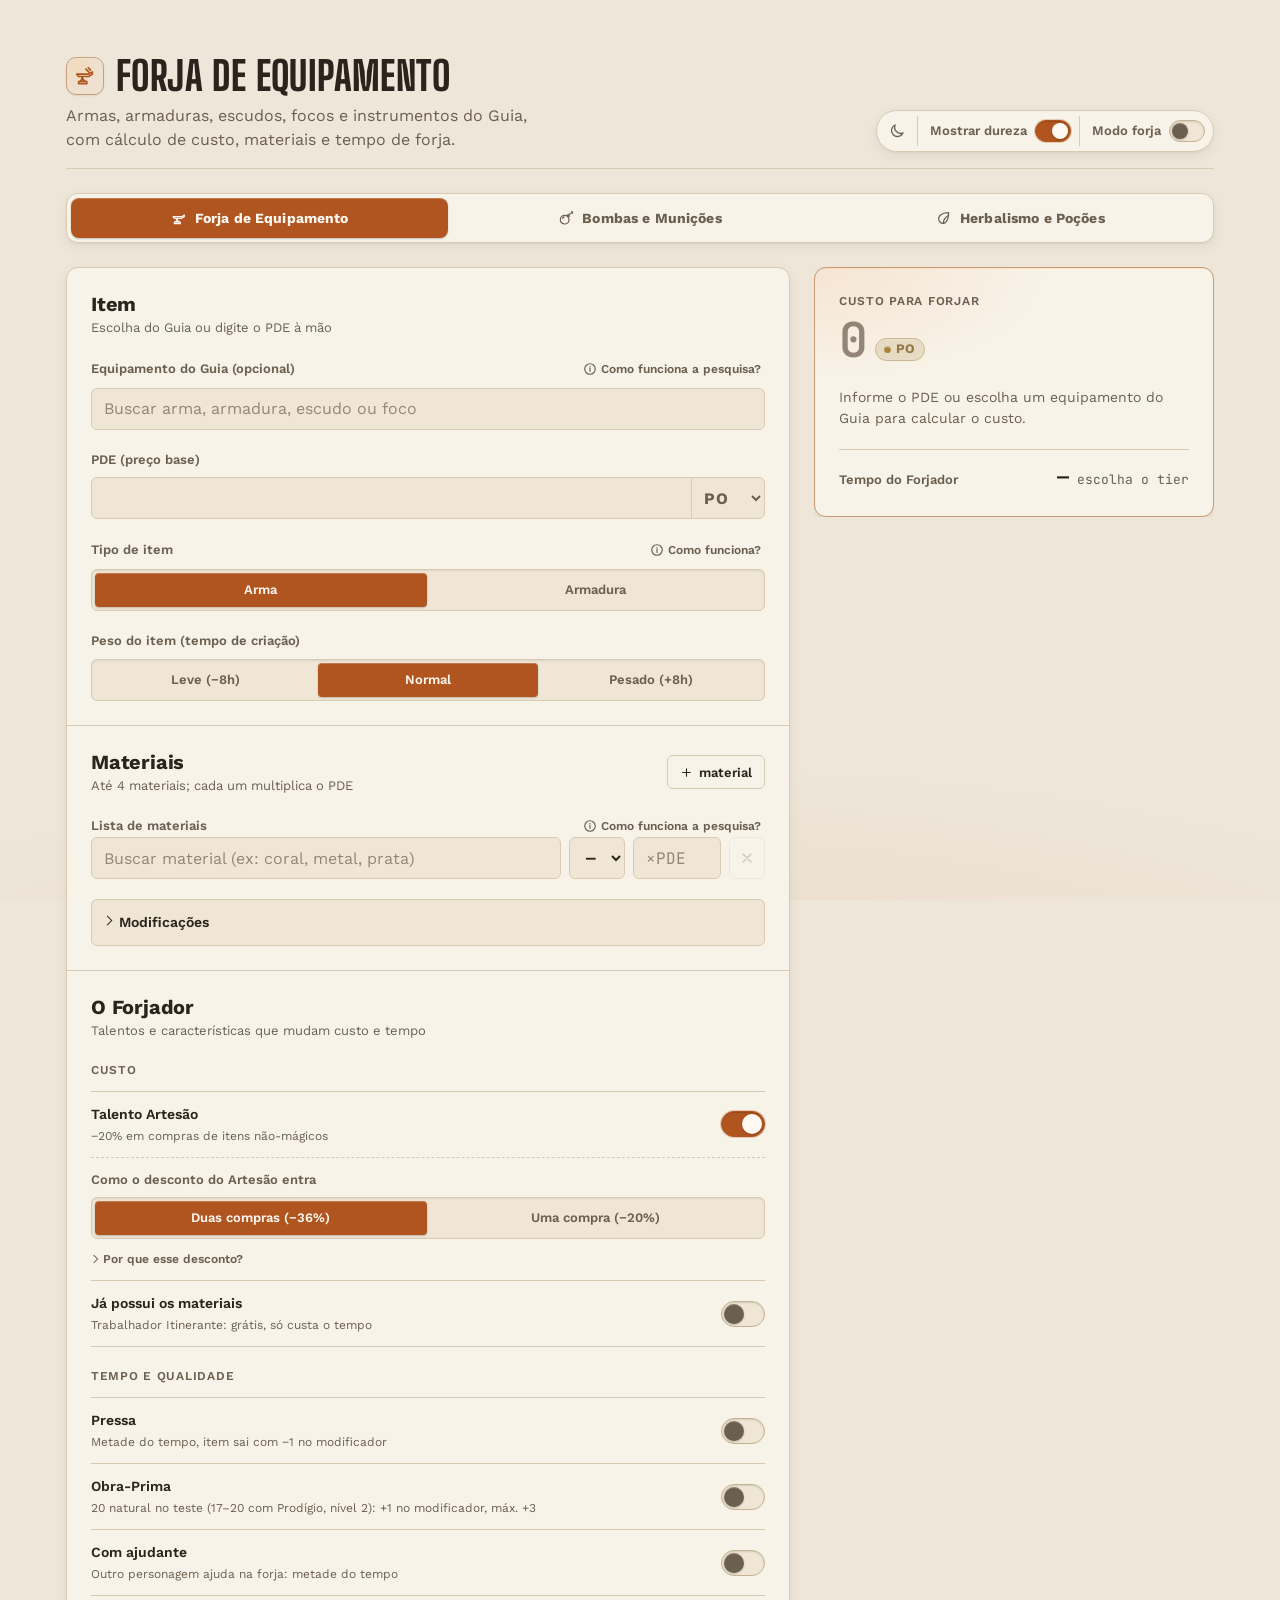
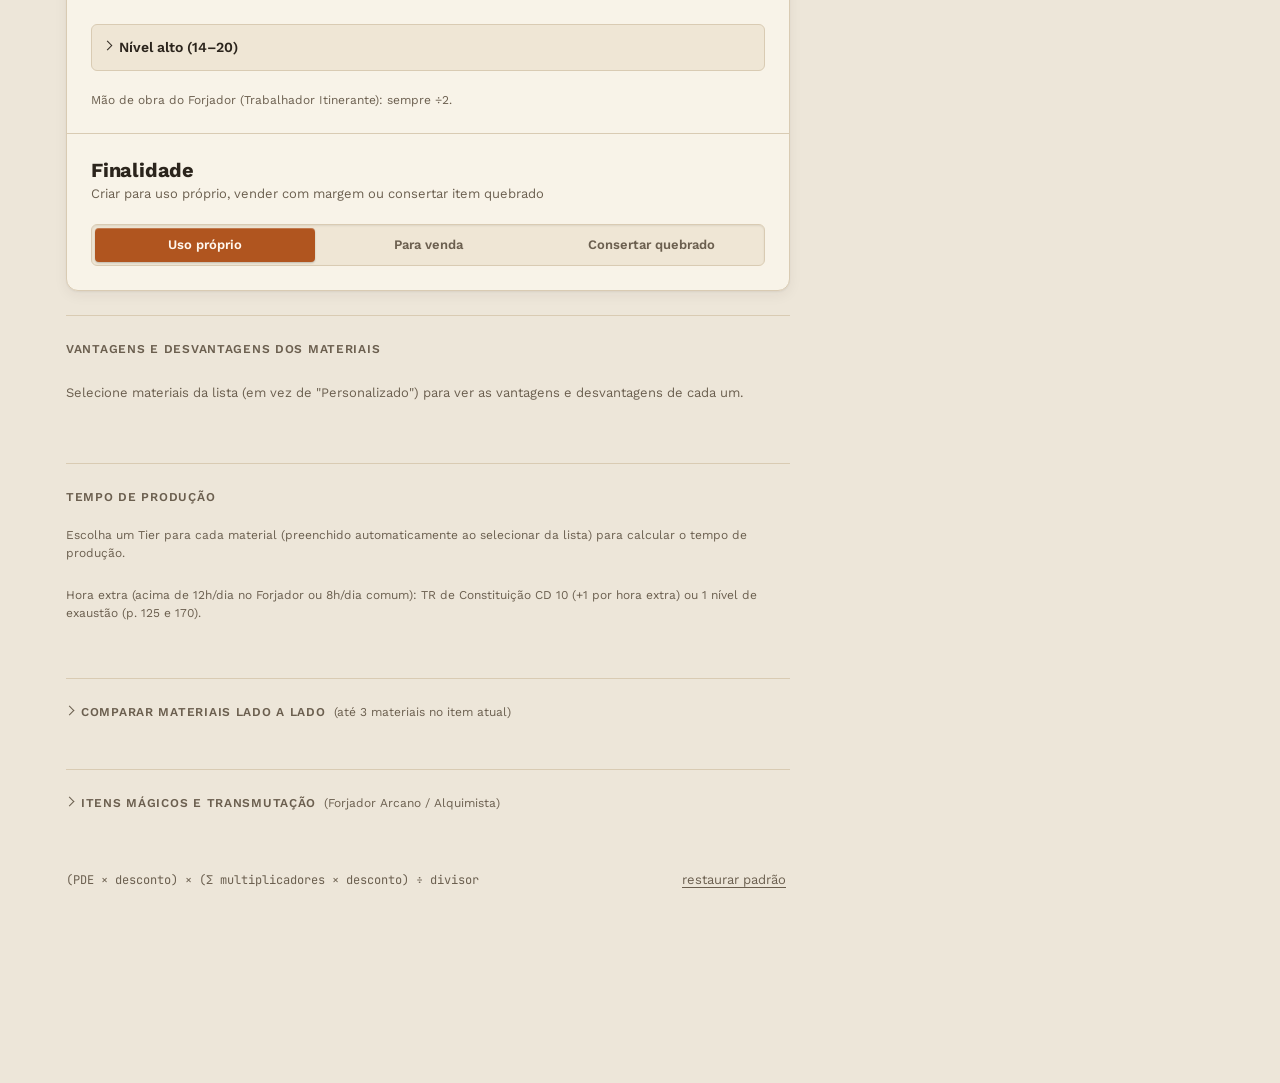
==== commit 45f29cff: "Gera o index.html da v6.1 e explica as moedas no README" ====
--- a/index.html
+++ b/index.html
@@ -480,6 +480,24 @@
   input[type="number"] { font-family: var(--font-mono); font-variant-numeric: tabular-nums; }
   input:focus-visible, select:focus-visible { outline: 2px solid var(--accent); outline-offset: 0; border-color: transparent; }
   input[aria-invalid="true"] { border-color: var(--danger); }
+
+  /* Campo de preço + seletor PO/PP/PC grudados num controle só */
+  .input-moeda { display: flex; }
+  .input-moeda input { flex: 1; min-width: 0; border-top-right-radius: 0; border-bottom-right-radius: 0; }
+  .input-moeda .moeda-sel {
+    flex: none;
+    width: auto;
+    min-width: 4.6em;
+    margin-left: -1px;
+    padding: 0 var(--sp-2);
+    border-top-left-radius: 0;
+    border-bottom-left-radius: 0;
+    font-weight: 700;
+    letter-spacing: .03em;
+    color: var(--text-dim);
+    cursor: pointer;
+  }
+  .input-moeda input:focus-visible, .input-moeda .moeda-sel:focus-visible { position: relative; z-index: 1; }
   input[aria-invalid="true"]:focus-visible { outline-color: var(--danger); }
   .label-row { display: flex; flex-wrap: wrap; align-items: center; justify-content: space-between; gap: 4px var(--sp-2); }
   .btn-info {
@@ -1986,8 +2004,11 @@
       </div>
 
       <div class="field-group">
-        <label for="pde" id="pde-label">PDE (preço base em po)</label>
-        <input id="pde" type="number" min="0" step="0.01" inputmode="decimal" aria-describedby="pde-moeda" />
+        <label for="pde" id="pde-label">PDE (preço base)</label>
+        <div class="input-moeda">
+          <input id="pde" type="number" min="0" step="0.01" inputmode="decimal" aria-describedby="pde-moeda" />
+          <select id="pde-moeda-sel" class="moeda-sel" aria-label="Moeda do PDE"><option value="po">PO</option><option value="pp">PP</option><option value="pc">PC</option></select>
+        </div>
         <p class="field-hint" id="pde-moeda" hidden></p>
       </div>
 
@@ -2317,8 +2338,11 @@
             <select id="bm-mun-select"></select>
           </div>
           <div class="field-group">
-            <label for="bm-mun-pde">PDE de 1 munição (po)</label>
-            <input id="bm-mun-pde" type="number" min="0" step="0.01" value="0.05" inputmode="decimal" />
+            <label for="bm-mun-pde">PDE de 1 munição</label>
+            <div class="input-moeda">
+              <input id="bm-mun-pde" type="number" min="0" step="0.01" value="0.05" inputmode="decimal" />
+              <select id="bm-mun-pde-moeda" class="moeda-sel" aria-label="Moeda do PDE da munição"><option value="po">PO</option><option value="pp">PP</option><option value="pc">PC</option></select>
+            </div>
           </div>
         </div>
         <p class="equip-info" id="bm-mun-info">Custo de 4 unidades · rende 2d4 munições (p. 171)</p>
@@ -2447,7 +2471,7 @@
           <div class="toggle-row">
             <div class="toggle-label">
               <span class="t-name">Já possui os ingredientes / materiais</span>
-              <span class="t-sub">Custo 0 po (usa componentes já no inventário)</span>
+              <span class="t-sub">Custo 0 PO (usa componentes já no inventário)</span>
             </div>
             <button type="button" class="switch" id="bomba-possuidos-switch" role="switch" aria-checked="false" aria-label="Já possui os ingredientes">
               <span class="knob"></span>
@@ -2818,8 +2842,11 @@
         </div>
         <div class="mg-grid">
           <div class="field-group">
-            <label for="magico-custo">Custo do encantamento (po)</label>
-            <input id="magico-custo" type="number" min="0" step="0.01" inputmode="decimal" />
+            <label for="magico-custo">Custo do encantamento</label>
+            <div class="input-moeda">
+              <input id="magico-custo" type="number" min="0" step="0.01" inputmode="decimal" />
+              <select id="magico-custo-moeda" class="moeda-sel" aria-label="Moeda do custo do encantamento"><option value="po">PO</option><option value="pp">PP</option><option value="pc">PC</option></select>
+            </div>
           </div>
           <div class="field-group">
             <label for="magico-tempo">Tempo do encantamento (horas)</label>
@@ -2915,7 +2942,7 @@
     <span class="cb-label" id="cb-label">Custo para forjar</span>
     <span class="cb-time" id="cb-time"></span>
   </span>
-  <span class="cb-value" id="cb-value">0 po</span>
+  <span class="cb-value" id="cb-value">0 PO</span>
 </button>
 <p class="sr-only" id="live-result" aria-live="polite"></p>
 <div class="toast" id="toast" role="status" hidden>
@@ -3185,15 +3212,15 @@
     ['Câmara Expandida', 25, 'Armas com Ignição', '+1d10 de dano, +3 no valor de Emperrado, empurra usuário Pequeno 1,5 m.'],
     ['Suporte para Baioneta', 10, 'Armas com Munição ou focos', 'Acopla uma arma Sutil para ataques corpo a corpo.'],
     ['Prótese', 5, 'Item que não seja de duas mãos', 'Acopla o item a um membro faltante; não pode ser desarmado.'],
-    ['Amálgama', 5, 'Itens aprovados pelo Mestre (5 po em cada)', 'Une dois itens num híbrido; alterna a forma com ação livre.'],
-    ['Desacoplamento', 5, 'Armas Duplo ou com Amálgama (5 po em cada)', 'Separa o item “dois em um” com ação livre.'],
-    ['Arma Gêmea', 5, 'Armas corpo a corpo leves (5 po em cada)', 'Junta duas armas leves numa arma Duas Mãos e Dupla.'],
+    ['Amálgama', 5, 'Itens aprovados pelo Mestre (5 PO em cada)', 'Une dois itens num híbrido; alterna a forma com ação livre.'],
+    ['Desacoplamento', 5, 'Armas Duplo ou com Amálgama (5 PO em cada)', 'Separa o item “dois em um” com ação livre.'],
+    ['Arma Gêmea', 5, 'Armas corpo a corpo leves (5 PO em cada)', 'Junta duas armas leves numa arma Duas Mãos e Dupla.'],
     ['Usuário Preferido', 10, 'Qualquer item', 'Quem não conhece o segredo usa sem proficiência.'],
-    ['Suporte para Carregador', 10, 'Bestas', 'Aceita carregador (5 po, 10 munições) e ignora Recarga.'],
+    ['Suporte para Carregador', 10, 'Bestas', 'Aceita carregador (5 PO, 10 munições) e ignora Recarga.'],
     ['Compartimento Secreto', 5, 'Item grande o bastante', 'Guarda um item pequeno; pegar é ação livre.'],
     ['Coronha Reforçada', 10, 'Armas com Ignição ou Recarga', 'Ignora o empurrão do próprio disparo.'],
     ['Ferramenta Integrada', 5, 'Qualquer arma corpo a corpo', 'A arma também funciona como uma ferramenta escolhida.'],
-    ['Remoção de Maestria (−30 po)', -30, 'Item com Maestria', 'Perde a Maestria e o valor-base cai 30 po (mínimo 1 po).'],
+    ['Remoção de Maestria (−30 PO)', -30, 'Item com Maestria', 'Perde a Maestria e o valor-base cai 30 PO (mínimo 1 PO).'],
     ['Remoção de Maestria (+dano)', 0, 'Item com Maestria', 'Perde a Maestria e o dado de dano sobe um passo.'],
     ['Maestria Adicional', 35, 'Qualquer arma ou escudo', 'Ganha uma segunda Maestria (máximo de duas).'],
     ['Maestria Reconfigurada', 5, 'Arma ou escudo com Maestria', 'Troca a Maestria por outra.'],
@@ -3381,7 +3408,7 @@
     },
     {
       id: 'cura_maior', categoria: 'Poções e Cura', nome: 'Poção Não Mágica de Cura Maior', preco: 250, rende: '1 poção',
-      ramos: [{ id: 'vermelho', qtd: 1 }, { id: 'azul', qtd: 1 }], extraText: '+ 1 Poção de Cura Menor (50 po)', extraCusto: 50,
+      ramos: [{ id: 'vermelho', qtd: 1 }, { id: 'azul', qtd: 1 }], extraText: '+ 1 Poção de Cura Menor (50 PO)', extraCusto: 50,
       efeito: 'Ao beber ou administrar em outra criatura, recupera 4d4 + 4 pontos de vida.'
     },
     {
@@ -3510,20 +3537,39 @@
     if (po) partes.push([po.toLocaleString('pt-BR'), 'po']);
     if (pp) partes.push([String(pp), 'pp']);
     if (pc) partes.push([String(pc), 'pc']);
+    // Menos de 1 PC não vira zero: um item de osso de 1 PC sai a 0,32 PC
+    if (!partes.length && isFinite(n) && n !== 0) {
+      partes.push([(Math.abs(n) * 100).toLocaleString('pt-BR', { maximumSignificantDigits: 2 }), 'pc']);
+      return { neg: n < 0, partes: partes };
+    }
     if (!partes.length) partes.push(['0', 'po']);
     return { neg: n < 0 && c > 0, partes: partes };
   }
+  // Na tela as siglas vão em maiúsculas (PO, PP, PC); a chave interna continua minúscula
   function fmtMoeda(n) {
     var m = moedas(n);
-    return (m.neg ? '−' : '') + m.partes.map(function (p) { return p[0] + ' ' + p[1]; }).join(' ');
+    return (m.neg ? '−' : '') + m.partes.map(function (p) { return p[0] + ' ' + p[1].toUpperCase(); }).join(' ');
   }
   // Destaca a moeda principal e diminui o resto
   function htmlMoeda(n) {
     var m = moedas(n);
     return m.partes.map(function (p, i) {
-      return '<span class="coin' + (i ? ' coin-sm' : '') + '" data-coin="' + p[1] + '"><span class="coin-n">' + (i === 0 && m.neg ? '−' : '') + p[0] + '</span><span class="unit">' + p[1] + '</span></span>';
+      return '<span class="coin' + (i ? ' coin-sm' : '') + '" data-coin="' + p[1] + '"><span class="coin-n">' + (i === 0 && m.neg ? '−' : '') + p[0] + '</span><span class="unit">' + p[1].toUpperCase() + '</span></span>';
     }).join('');
   }
+
+  // Não existe moeda menor que 1 PC: custo acima de zero e abaixo disso vira 1 PC
+  var MENOR_VALOR_PO = 0.01;
+  function minimoPc(v) { return v > 0 && v < MENOR_VALOR_PO ? MENOR_VALOR_PO : v; }
+
+  // Campos de preço aceitam PO, PP ou PC; a conta e o estado ficam sempre em PO
+  var MOEDA_POR_PO = { po: 1, pp: 10, pc: 100 };
+  var MOEDA_PASSO = { po: '0.01', pp: '0.1', pc: '1' };
+
+  function moedaValida(m) { return MOEDA_POR_PO[m] ? m : 'po'; }
+  // O arredondamento só tira o ruído do ponto flutuante (0,07 × 100 = 7,000000000000001)
+  function paraPo(valor, moeda) { return Math.round(valor / MOEDA_POR_PO[moedaValida(moeda)] * 1e8) / 1e8; }
+  function dePo(po, moeda) { return Math.round(po * MOEDA_POR_PO[moedaValida(moeda)] * 1e8) / 1e8; }
 
   function fmtKg(kg) {
     if (kg == null || !isFinite(kg)) return '';
@@ -3560,6 +3606,7 @@
   var DEFAULTS = {
     oficina: 'forja',
     pde: '',
+    pdeMoeda: 'po',
     materials: [
       { materialId: '', name: '', mult: '', tier: '' }
     ],
@@ -3582,6 +3629,7 @@
     lucro: 30,
     magicoRaridade: 'comum',
     magicoCustoBase: '',
+    magicoCustoMoeda: 'po',
     magicoTempoBase: '',
     encantarExistente: false,
     desencantado: false,
@@ -3609,6 +3657,7 @@
     bombaLucro: 50,
     bmMunId: '',
     bmMunPde: '',
+    bmMunPdeMoeda: 'po',
     bmMunMatId: '',
     bmMunMod: -1,
     bmMunModQtd: 5,
@@ -3770,6 +3819,8 @@
       lucroValor = proprio * (lucro / 100);
       final = proprio + lucroValor;
     }
+    var subiuPara1pc = minimoPc(final) !== final;
+    final = minimoPc(final);
 
     return {
       pde: pde, sumMat: sumMat, desconto: desconto, divisor: divisor, lucro: lucro,
@@ -3777,7 +3828,7 @@
       cheio: cheio, cheioPadrao: cheioPadrao, usaFracaoFixa: usaFracaoFixa,
       lucroValor: lucroValor, final: final, possuidos: possuidos, baseNota: base.nota,
       duplo: duplo, modMun: modMun, proprioItem: proprioItem, conserto: conserto,
-      consertoCheio: consertoCheio, consertoVivo: consertoVivo
+      consertoCheio: consertoCheio, consertoVivo: consertoVivo, subiuPara1pc: subiuPara1pc
     };
   }
 
@@ -3906,7 +3957,7 @@
     var proprio = s.materiaisPossuidos ? 0 : (cheio * disc * (duplo ? disc : 1)) / FORJADOR_DIVISOR;
     if (conserto && !s.materiaisPossuidos) proprio /= 2;
     var lucroPct = Math.max(0, num(s.lucro, 0));
-    var final = s.modo === 'vendido' ? proprio * (1 + lucroPct / 100) : proprio;
+    var final = minimoPc(s.modo === 'vendido' ? proprio * (1 + lucroPct / 100) : proprio);
 
     var baseHoras = TIER_HOURS[mat.tier] || 24;
     var pesoEfetivo = mat.forcaPesado ? 'pesado' : s.peso;
@@ -3943,7 +3994,8 @@
   function bmVenda(s, proprio) {
     var lucroPct = Math.max(0, num(s.bombaLucro, 50));
     var lucroValor = s.bombaModo === 'vendido' ? proprio * (lucroPct / 100) : 0;
-    return { lucroPct: lucroPct, lucroValor: lucroValor, final: proprio + lucroValor };
+    var final = proprio + lucroValor;
+    return { lucroPct: lucroPct, lucroValor: lucroValor, final: minimoPc(final), subiuPara1pc: minimoPc(final) !== final };
   }
 
   function bombaCalc(s) {
@@ -3973,7 +4025,7 @@
     return {
       b: b, p: p, isBombinha: isBombinha, qtd: qtd,
       cargasEfetivas: cargasEfetivas, extraPolvoraUnit: extraPolvoraUnit, polvoraBloqueada: polvoraBloqueada,
-      cheioTotal: cheioTotal, proprio: proprio, lucroPct: v.lucroPct, lucroValor: v.lucroValor, final: v.final,
+      cheioTotal: cheioTotal, proprio: proprio, lucroPct: v.lucroPct, lucroValor: v.lucroValor, final: v.final, subiuPara1pc: v.subiuPara1pc,
       discFactor: d.discFactor, duplo: d.duplo, divisor: d.divisor, cdDetonacao: cdDetonacao
     };
   }
@@ -4015,7 +4067,7 @@
     return {
       mat: mat, pdeUnit: pdeUnit, pdeLote: pdeLote, cheioBase: cheioBase, cheioTotal: cheioTotal,
       proprioBase: proprioBase, proprio: proprio, modMun: modMun,
-      lucroPct: v.lucroPct, lucroValor: v.lucroValor, final: v.final,
+      lucroPct: v.lucroPct, lucroValor: v.lucroValor, final: v.final, subiuPara1pc: v.subiuPara1pc,
       discFactor: d.discFactor, duplo: d.duplo, divisor: d.divisor,
       horasBase: horasBase, horas: horas, modNum: modNum
     };
@@ -4033,7 +4085,7 @@
     var horas = 8 * qtd * (s.bombaForjador ? 2 / 3 : 1) * (s.bmPressa ? 0.5 : 1) * (s.bmAjudante ? 0.5 : 1);
     return {
       p: p, qtd: qtd, cheioTotal: cheioTotal, proprio: proprio,
-      lucroPct: v.lucroPct, lucroValor: v.lucroValor, final: v.final,
+      lucroPct: v.lucroPct, lucroValor: v.lucroValor, final: v.final, subiuPara1pc: v.subiuPara1pc,
       discFactor: d.discFactor, duplo: d.duplo, divisor: d.divisor, horas: horas
     };
   }
@@ -4073,7 +4125,7 @@
       h: h, qtd: qtd, ramosUnit: ramosUnit, extraUnit: extraUnit,
       custoRamosCheio: custoRamosCheio, precoLojaTotal: precoLojaTotal,
       disc: disc, proprio: proprio, baseVenda: baseVenda, lucroPct: lucroPct, lucroValor: lucroValor,
-      final: final, horas: horas
+      final: minimoPc(final), subiuPara1pc: minimoPc(final) !== final, horas: horas
     };
   }
   function attachComboClear(wrap, input, onClear) {
@@ -4296,6 +4348,23 @@
     wrap._close = close;
     return wrap;
   }
+  // Campo de preço com seletor PO/PP/PC ao lado. O estado guarda sempre PO;
+  // o campo mostra o valor na moeda escolhida (5 PC aparece como 5, não 0,05).
+  function campoMoeda(input, select) {
+    return {
+      lerPo: function () {
+        if (input.value === '') return '';
+        var m = moedaValida(select.value);
+        return m === 'po' ? input.value : String(paraPo(num(input.value, 0), m));
+      },
+      mostrar: function (po, moeda) {
+        var m = moedaValida(moeda);
+        select.value = m;
+        input.step = MOEDA_PASSO[m];
+        input.value = (po === '' || po == null) ? '' : dePo(num(po, 0), m);
+      }
+    };
+  }
 
   var state = null;
 
@@ -4357,6 +4426,8 @@
 
   // Elementos da tela
   var pdeInput = document.getElementById('pde');
+  var pdeMoedaSel = document.getElementById('pde-moeda-sel');
+  var pdeCampo = campoMoeda(pdeInput, pdeMoedaSel);
   var artesaoSwitch = document.getElementById('artesao-switch');
   var artesaoModoWrap = document.getElementById('artesao-modo-wrap');
   var artesaoModoBtns = Array.prototype.slice.call(document.querySelectorAll('#artesao-modo .seg-btn, #bomba-artesao-modo .seg-btn'));
@@ -4375,6 +4446,8 @@
   var fracaoWrap = document.getElementById('fracao-wrap');
   var magicoRaridadeSelect = document.getElementById('magico-raridade');
   var magicoCustoInput = document.getElementById('magico-custo');
+  var magicoCustoMoedaSel = document.getElementById('magico-custo-moeda');
+  var magicoCampo = campoMoeda(magicoCustoInput, magicoCustoMoedaSel);
   var magicoTempoInput = document.getElementById('magico-tempo');
   var peritoSwitch = document.getElementById('perito-switch');
   var especialistaSwitch = document.getElementById('especialista-switch');
@@ -5138,12 +5211,13 @@
     var t = RARIDADE_TABELA[state.magicoRaridade];
     var personalizado = !t;
     magicoCustoInput.disabled = !personalizado;
+    magicoCustoMoedaSel.disabled = !personalizado;
     magicoTempoInput.disabled = !personalizado;
     if (t) {
       state.magicoCustoBase = t.custo;
       state.magicoTempoBase = t.horas;
     }
-    magicoCustoInput.value = state.magicoCustoBase;
+    magicoCampo.mostrar(state.magicoCustoBase, state.magicoCustoMoeda);
     magicoTempoInput.value = state.magicoTempoBase;
   }
 
@@ -5326,10 +5400,11 @@
     if (state.oficina === 'herbalismo') { updateHerbalismo(); return; }
     if (kpiTimeLabelEl) kpiTimeLabelEl.textContent = 'Tempo do Forjador';
     var c = calculate();
-    // PDE fracionado sai em pp/pc
+    // Mostra a conversão quando o PDE está em PP/PC ou tem fração de PO
     var pdeNum = num(state.pde, 0);
-    pdeMoedaEl.hidden = !(pdeNum > 0 && Math.round(pdeNum * 100) % 100 !== 0);
-    pdeMoedaEl.textContent = fmt(pdeNum) + ' po = ' + fmtMoeda(pdeNum);
+    var pdeM = moedaValida(state.pdeMoeda);
+    pdeMoedaEl.hidden = !(pdeNum > 0 && (pdeM !== 'po' || Math.round(pdeNum * 100) % 100 !== 0));
+    pdeMoedaEl.textContent = fmt(dePo(pdeNum, pdeM)) + ' ' + pdeM.toUpperCase() + ' = ' + fmtMoeda(pdeNum);
     var vazio = emptyReason(c);
     resultCard.classList.toggle('is-empty', !!vazio);
     resultEmptyEl.hidden = !vazio;
@@ -5386,16 +5461,17 @@
     if (state.modo === 'vendido') {
       breakdownEl.appendChild(bRow('+ margem de lucro (' + fmt(c.lucro) + '%)', '+' + fmtMoeda(c.lucroValor)));
     }
+    if (c.subiuPara1pc) breakdownEl.appendChild(bRow('Menor valor possível (não existe moeda abaixo de 1 PC)', '1 PC'));
     breakdownEl.appendChild(bRow(c.conserto ? 'Custo do conserto' : state.modo === 'vendido' ? 'Preço de venda' : 'Custo final', fmtMoeda(c.final), true));
 
     if (consertoNoteEl && c.conserto) {
       consertoNoteEl.textContent = c.consertoVivo
-        ? 'Material vivo quebrado não se conserta com po: exige magia de ressurreição, sem gasto em ouro (p. 173).'
+        ? 'Material vivo quebrado não se conserta com PO: exige magia de ressurreição, sem gasto em ouro (p. 173).'
         : 'Um item quebrado (penalidade −5) custa metade do valor do item novo para consertar (p. 173). Reparar +1 de durabilidade antes de quebrar é grátis em um Descanso Curto com ferramentas.';
     }
 
     var formulaStr = c.consertoVivo
-      ? 'material vivo quebrado: magia de ressurreição (0 po, p. 173)'
+      ? 'material vivo quebrado: magia de ressurreição (0 PO, p. 173)'
       : c.possuidos
       ? 'materiais em posse, grátis (Trabalhador Itinerante)' + (state.modo === 'vendido' ? ' + lucro' : '')
       : c.conserto
@@ -5608,7 +5684,7 @@
       onPick: function (e) {
         state.equipNome = e.nome;
         state.pde = e.pde;
-        pdeInput.value = e.pde;
+        pdeCampo.mostrar(e.pde, state.pdeMoeda);
         setTipo(e.tipo);
         setPeso(e.peso);
         showEquipInfo();
@@ -5680,7 +5756,7 @@
       name.textContent = m[0];
       var cost = document.createElement('span');
       cost.className = 'mod-cost';
-      cost.textContent = (m[1] > 0 ? '+' : m[1] < 0 ? '−' : '') + Math.abs(m[1]) + ' po';
+      cost.textContent = (m[1] > 0 ? '+' : m[1] < 0 ? '−' : '') + Math.abs(m[1]) + ' PO';
       var desc = document.createElement('span');
       desc.className = 'mod-desc';
       desc.textContent = m[2] + ': ' + m[3];
@@ -5710,7 +5786,7 @@
     var n = state.mods.length;
     var s = modsSum();
     modsTotal.textContent = n
-      ? n + (n === 1 ? ' escolhida · ' : ' escolhidas · ') + (s >= 0 ? '+' : '−') + Math.abs(s) + ' po no valor-base'
+      ? n + (n === 1 ? ' escolhida · ' : ' escolhidas · ') + (s >= 0 ? '+' : '−') + Math.abs(s) + ' PO no valor-base'
       : '';
   }
 
@@ -5851,7 +5927,7 @@
 
   // Eventos dos campos fixos
   pdeInput.addEventListener('input', function () {
-    state.pde = pdeInput.value;
+    state.pde = pdeCampo.lerPo();
     state.equipNome = '';
     equipInfo.hidden = true;
     saveState();
@@ -5891,8 +5967,19 @@
     saveState();
     updateMagicos();
   });
+  pdeMoedaSel.addEventListener('change', function () {
+    state.pdeMoeda = moedaValida(pdeMoedaSel.value);
+    pdeCampo.mostrar(state.pde, state.pdeMoeda);
+    saveState();
+    update();
+  });
+  magicoCustoMoedaSel.addEventListener('change', function () {
+    state.magicoCustoMoeda = moedaValida(magicoCustoMoedaSel.value);
+    magicoCampo.mostrar(state.magicoCustoBase, state.magicoCustoMoeda);
+    saveState();
+  });
   magicoCustoInput.addEventListener('input', function () {
-    state.magicoCustoBase = magicoCustoInput.value;
+    state.magicoCustoBase = magicoCampo.lerPo();
     saveState();
     updateMagicos();
   });
@@ -6723,6 +6810,8 @@
   // Controles de Munição
   var bmMunSelect = document.getElementById('bm-mun-select');
   var bmMunPdeInput = document.getElementById('bm-mun-pde');
+  var bmMunPdeMoedaSel = document.getElementById('bm-mun-pde-moeda');
+  var bmMunCampo = campoMoeda(bmMunPdeInput, bmMunPdeMoedaSel);
   var bmMunInfo = document.getElementById('bm-mun-info');
   var bmMunMatWrap = document.getElementById('bm-mun-mat-wrap');
   var bmAmmoModsList = document.getElementById('bm-ammo-mods-list');
@@ -7229,6 +7318,7 @@
         breakdownEl.appendChild(bRow(cm.modMun.nome + ' (' + cm.modMun.qtd + ' un., ' + porTxt + ')', state.bombaPossuidos ? 'grátis' : '+' + fmtMoeda(cm.modMun.pago)));
       }
       if (state.bombaModo === 'vendido') breakdownEl.appendChild(bRow('+ margem de lucro (' + fmt(cm.lucroPct) + '%)', '+' + fmtMoeda(cm.lucroValor)));
+      if (cm.subiuPara1pc) breakdownEl.appendChild(bRow('Menor valor possível (não existe moeda abaixo de 1 PC)', '1 PC'));
       breakdownEl.appendChild(bRow(state.bombaModo === 'vendido' ? 'Preço de venda' : 'Custo final', fmtMoeda(cm.final), true));
 
       formulaNote.textContent = 'Munições (p. 160 e 171) · 4 unidades × material → rende 2d4 · modificações fora do multiplicador';
@@ -7288,6 +7378,7 @@
         if (state.bombaForjador) breakdownEl.appendChild(bRow('Trabalhador Itinerante', '÷ 2'));
       }
       if (state.bombaModo === 'vendido') breakdownEl.appendChild(bRow('+ margem de lucro (' + fmt(cp.lucroPct) + '%)', '+' + fmtMoeda(cp.lucroValor)));
+      if (cp.subiuPara1pc) breakdownEl.appendChild(bRow('Menor valor possível (não existe moeda abaixo de 1 PC)', '1 PC'));
       breakdownEl.appendChild(bRow(state.bombaModo === 'vendido' ? 'Preço de venda' : 'Custo final', fmtMoeda(cp.final), true));
 
       formulaNote.textContent = 'Pólvoras (p. 160 e 171) · preço de 2 unidades → rende 1d4 · 8h base por lote';
@@ -7371,6 +7462,7 @@
     if (state.bombaModo === 'vendido') {
       breakdownEl.appendChild(bRow('+ margem de lucro (' + fmt(cb.lucroPct) + '%)', '+' + fmtMoeda(cb.lucroValor)));
     }
+    if (cb.subiuPara1pc) breakdownEl.appendChild(bRow('Menor valor possível (não existe moeda abaixo de 1 PC)', '1 PC'));
     breakdownEl.appendChild(bRow(state.bombaModo === 'vendido' ? 'Preço de venda' : 'Custo final', fmtMoeda(cb.final), true));
 
     formulaNote.textContent = 'Bombas (p. 216–220) · CD = 8 + DES' + (state.bombaMestre ? ' + BP (Mestre das Bombas)' : '') + ' · 1 bomba = 2d4 bombinhas';
@@ -7465,10 +7557,15 @@
   bmMunSelect.addEventListener('change', function () {
     state.bmMunId = bmMunSelect.value;
     var found = MUNICOES_LIST.filter(function (m) { return m.nome === state.bmMunId; })[0];
-    if (found) { state.bmMunPde = found.pde; bmMunPdeInput.value = found.pde; }
+    if (found) { state.bmMunPde = found.pde; bmMunCampo.mostrar(found.pde, state.bmMunPdeMoeda); }
     saveState(); update();
   });
-  bmMunPdeInput.addEventListener('input', function () { state.bmMunPde = Math.max(0, num(bmMunPdeInput.value, 0)); saveState(); update(); });
+  bmMunPdeInput.addEventListener('input', function () { state.bmMunPde = Math.max(0, num(bmMunCampo.lerPo(), 0)); saveState(); update(); });
+  bmMunPdeMoedaSel.addEventListener('change', function () {
+    state.bmMunPdeMoeda = moedaValida(bmMunPdeMoedaSel.value);
+    bmMunCampo.mostrar(state.bmMunPde, state.bmMunPdeMoeda);
+    saveState();
+  });
   bmAmmoQtdInput.addEventListener('input', function () { state.bmMunModQtd = Math.max(1, Math.floor(num(bmAmmoQtdInput.value, 5))); updateBmAmmoModsTotal(); saveState(); update(); });
   bmPolvQtdInput.addEventListener('input', function () { state.bmPolvQtd = Math.max(1, Math.floor(num(bmPolvQtdInput.value, 1))); saveState(); update(); });
 
@@ -7786,6 +7883,7 @@
       }
       breakdownEl.appendChild(bRow('+ margem de lucro (' + fmt(ch.lucroPct) + '%)', '+' + fmtMoeda(ch.lucroValor)));
     }
+    if (ch.subiuPara1pc) breakdownEl.appendChild(bRow('Menor valor possível (não existe moeda abaixo de 1 PC)', '1 PC'));
     breakdownEl.appendChild(bRow(state.herbalModo === 'vendido' ? 'Preço de venda' : 'Custo final', fmtMoeda(ch.final), true));
 
     formulaNote.textContent = 'Herbalismo (p. 148–150) · 1h por item · venda de ramos para herbolários por metade do preço';
@@ -7951,7 +8049,7 @@
 
     if (state.bmMunId === 'Bala (1 unidade)') state.bmMunId = 'Bala — funda / arma de fogo (1 unidade)';
     bmMunSelect.value = state.bmMunId || '';
-    bmMunPdeInput.value = state.bmMunPde == null ? '' : state.bmMunPde;
+    bmMunCampo.mostrar(state.bmMunPde, state.bmMunPdeMoeda);
     bmAmmoQtdInput.value = state.bmMunModQtd == null ? 5 : state.bmMunModQtd;
     bmAmmoExistenteSwitch.setAttribute('aria-checked', state.bmMunModExistente ? 'true' : 'false');
     bmPressaSwitch.setAttribute('aria-checked', state.bmPressa ? 'true' : 'false');
@@ -8038,7 +8136,7 @@
   function hydrateForm() {
     if (state.mostrarDureza === undefined) state.mostrarDureza = true;
     if (!state.magicoRaridade) state.magicoRaridade = 'comum';
-    pdeInput.value = state.pde;
+    pdeCampo.mostrar(state.pde, state.pdeMoeda);
     artesaoSwitch.setAttribute('aria-checked', state.artesao ? 'true' : 'false');
     materiaisSwitch.setAttribute('aria-checked', state.materiaisPossuidos ? 'true' : 'false');
     durezaSwitch.setAttribute('aria-checked', state.mostrarDureza ? 'true' : 'false');
@@ -8160,7 +8258,7 @@
     var raw = input.value, v = parseFloat(raw);
     var bad = raw !== '' && (!isFinite(v) || (isFinite(min) && v < min));
     input.setAttribute('aria-invalid', bad ? 'true' : 'false');
-    var group = input.parentElement && input.parentElement.classList.contains('field-group') ? input.parentElement : null;
+    var group = input.closest('.field-group');
     if (!group) { input.title = bad ? (min > 0 ? 'Use um número a partir de ' + min + '.' : 'O valor não pode ser negativo.') : ''; return; }
     var msg = group.querySelector('.field-error');
     if (bad && !msg) {
